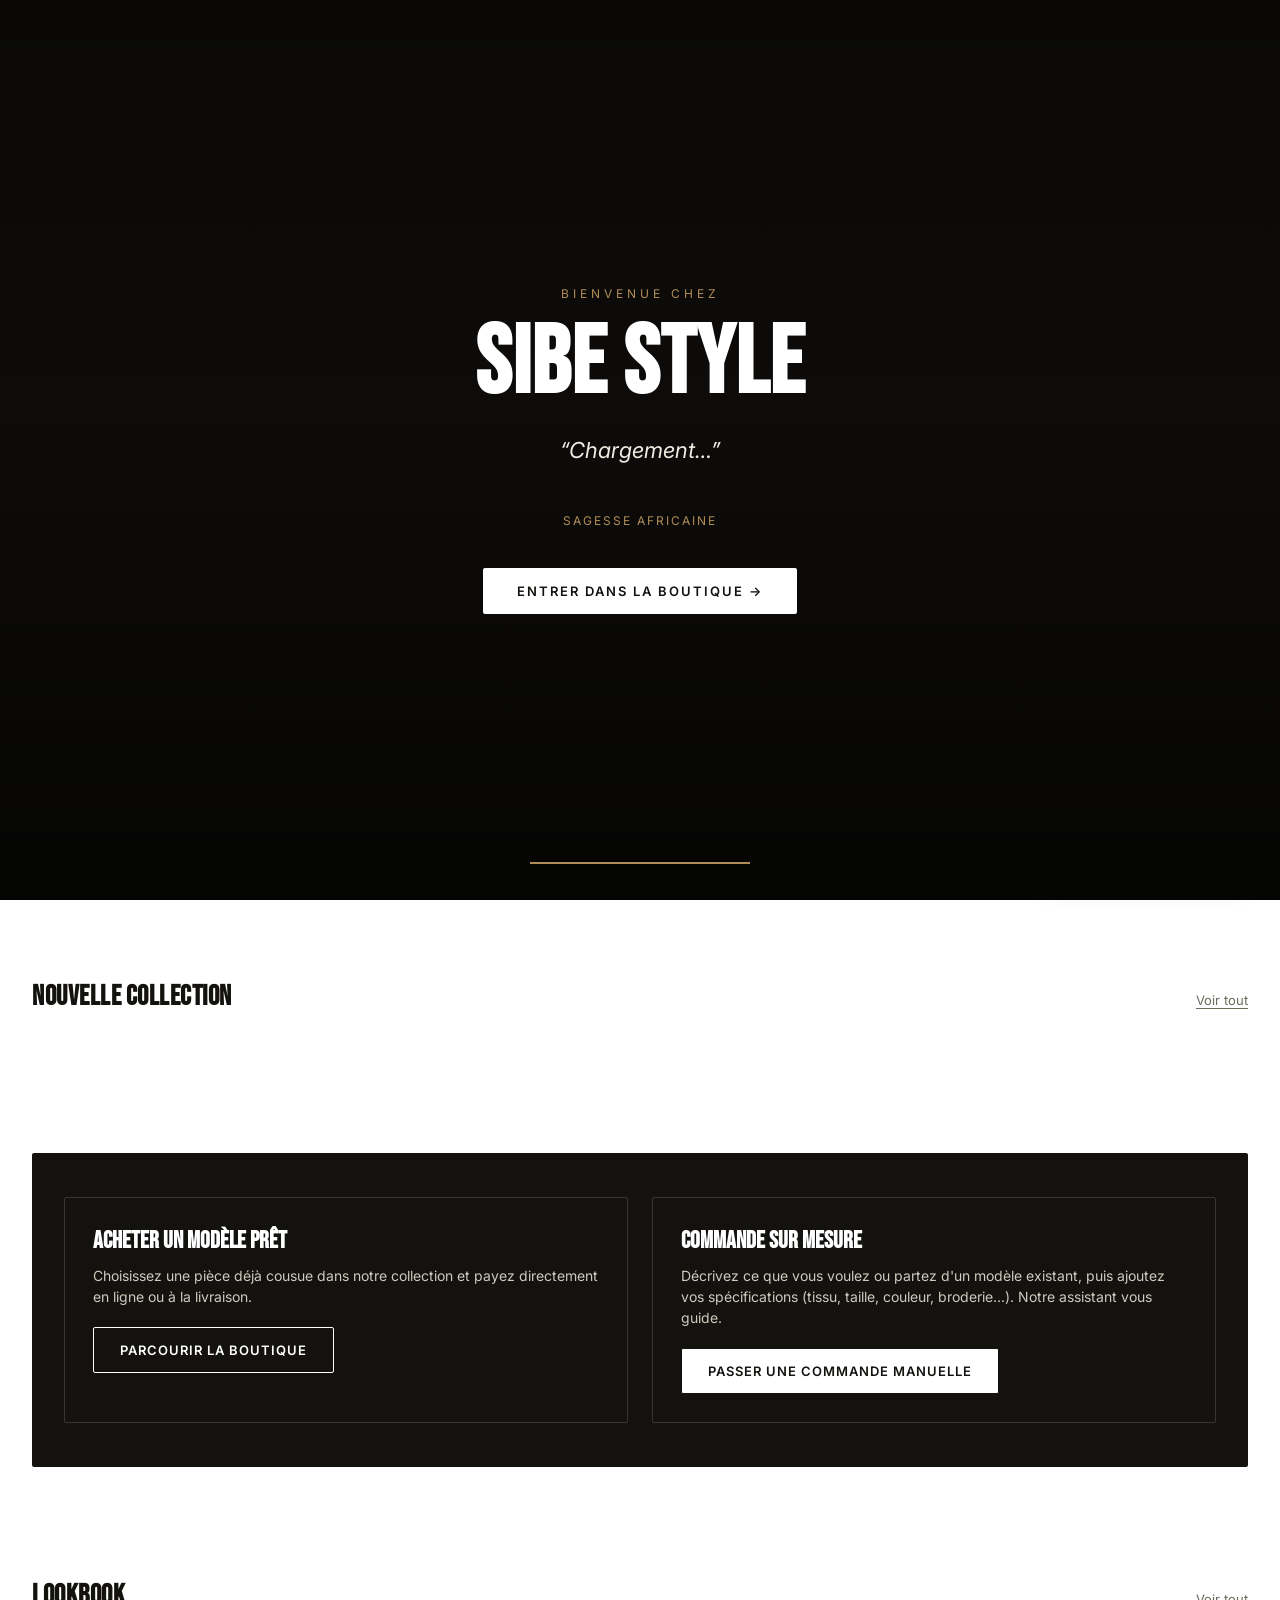
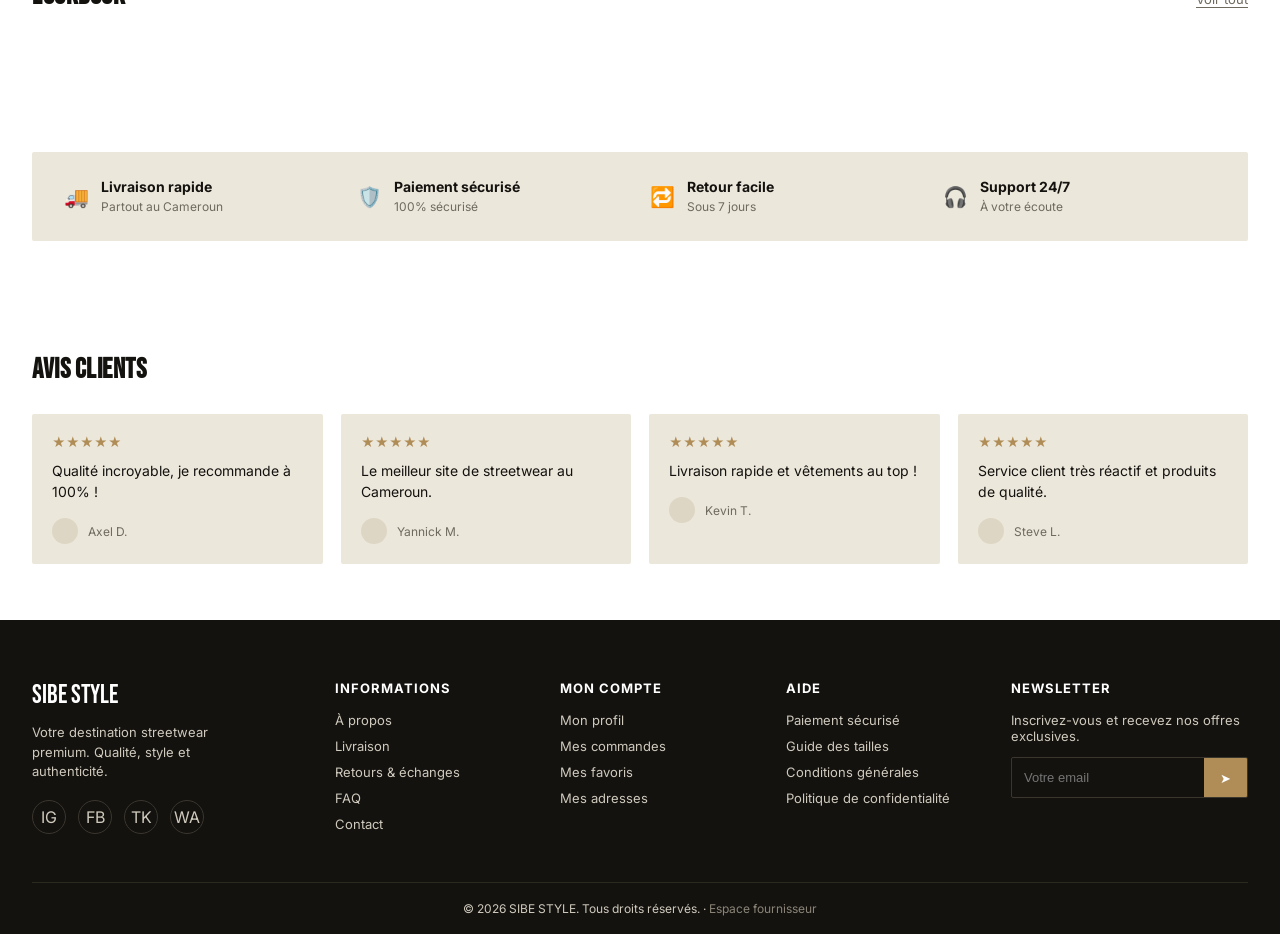
==== index.html @ b16a135c "Update index.html IUG" ====
<!DOCTYPE html>
<html lang="fr">
<head>
<meta charset="UTF-8">
<meta name="viewport" content="width=device-width, initial-scale=1.0">
<title>SIBE STYLE — Le style qui te distingue</title>
<meta name="description" content="SIBE STYLE — Streetwear premium. Commandez des vêtements déjà cousus ou faites coudre votre pièce sur mesure.">
<link rel="preconnect" href="https://fonts.googleapis.com">
<link href="https://fonts.googleapis.com/css2?family=Bebas+Neue&family=Inter:wght@400;500;600;700&display=swap" rel="stylesheet">
<style>
:root {
  --black: #14120f;
  --cream: #f4f1ea;
  --beige: #ece7db;
  --beige-dark: #ddd6c4;
  --gold: #b08d57;
  --text-muted: #6f6a5e;
  --white: #ffffff;
  --radius: 2px;
  --font-display: "Bebas Neue", "Archivo Black", Impact, sans-serif;
  --font-body: "Inter", "Helvetica Neue", Arial, sans-serif;
}

* { box-sizing: border-box; }
html { scroll-behavior: smooth; }
body {
  margin: 0;
  font-family: var(--font-body);
  background: var(--white);
  color: var(--black);
  -webkit-font-smoothing: antialiased;
}
img { max-width: 100%; display: block; }
a { color: inherit; text-decoration: none; }
button { font-family: inherit; cursor: pointer; }
ul { list-style: none; margin: 0; padding: 0; }
.container { max-width: 1280px; margin: 0 auto; padding: 0 32px; }

/* ==================== SPLASH SCREEN ==================== */
#splash {
  position: fixed;
  inset: 0;
  z-index: 9999;
  background: var(--black);
  color: var(--white);
  display: flex;
  align-items: center;
  justify-content: center;
  overflow: hidden;
  transition: opacity 0.8s ease, visibility 0.8s ease;
}
#splash.hidden { opacity: 0; visibility: hidden; pointer-events: none; }
#splash video#splash-video {
  position: absolute;
  inset: 0;
  width: 100%;
  height: 100%;
  object-fit: cover;
  opacity: 0.55;
}
#splash::after {
  content: "";
  position: absolute;
  inset: 0;
  background: linear-gradient(180deg, rgba(0,0,0,.55) 0%, rgba(0,0,0,.35) 45%, rgba(0,0,0,.75) 100%);
}
.splash-content {
  position: relative;
  z-index: 2;
  text-align: center;
  max-width: 720px;
  padding: 0 24px;
  animation: splashFadeUp 1.1s ease both;
}
@keyframes splashFadeUp {
  from { opacity: 0; transform: translateY(18px); }
  to { opacity: 1; transform: translateY(0); }
}
.splash-eyebrow {
  letter-spacing: 4px;
  font-size: 12px;
  text-transform: uppercase;
  color: var(--gold);
  margin-bottom: 18px;
}
.splash-title {
  font-family: var(--font-display);
  font-size: clamp(48px, 9vw, 96px);
  line-height: 0.95;
  margin: 0 0 24px;
  letter-spacing: 1px;
}
.splash-proverb {
  font-size: clamp(16px, 2.4vw, 22px);
  font-style: italic;
  line-height: 1.5;
  color: #efece3;
  margin: 0 0 8px;
  min-height: 3.2em;
}
.splash-proverb::before { content: "\201C"; }
.splash-proverb::after { content: "\201D"; }
.splash-proverb-source {
  font-size: 12px;
  letter-spacing: 2px;
  text-transform: uppercase;
  color: var(--gold);
  margin-bottom: 40px;
}
.splash-enter {
  display: inline-flex;
  align-items: center;
  gap: 10px;
  background: var(--white);
  color: var(--black);
  border: none;
  padding: 15px 34px;
  font-size: 13px;
  letter-spacing: 2px;
  text-transform: uppercase;
  font-weight: 600;
  border-radius: var(--radius);
}
.splash-loader {
  position: absolute;
  bottom: 36px;
  left: 50%;
  transform: translateX(-50%);
  width: 220px;
  height: 2px;
  background: rgba(255,255,255,.2);
  z-index: 2;
  overflow: hidden;
}
.splash-loader span {
  display: block;
  height: 100%;
  width: 0%;
  background: var(--gold);
  animation: splashLoad 3.2s linear forwards;
}
@keyframes splashLoad { to { width: 100%; } }

/* ==================== TOP BAR ==================== */
.top-bar {
  background: var(--black);
  color: var(--white);
  font-size: 12px;
  padding: 8px 0;
}
.top-bar .container { display: flex; justify-content: space-between; align-items: center; }

/* ==================== HEADER ==================== */
header.site-header {
  border-bottom: 1px solid #eee;
  position: sticky; top: 0; background: var(--white); z-index: 100;
}
.site-header .container { display: flex; align-items: center; justify-content: space-between; padding-top: 18px; padding-bottom: 18px; }
.logo { font-family: var(--font-display); font-size: 26px; letter-spacing: 1px; line-height: 0.9; }
.logo small { display: block; font-family: var(--font-body); font-size: 9px; letter-spacing: 3px; font-weight: 600; color: var(--text-muted); }
nav.main-nav ul { display: flex; gap: 32px; font-size: 14px; }
nav.main-nav a:hover { color: var(--gold); }
.header-icons { display: flex; align-items: center; gap: 20px; }
.header-icons button { background: none; border: none; font-size: 18px; position: relative; }
.cart-count {
  position: absolute; top: -8px; right: -10px; background: var(--black); color: var(--white);
  font-size: 10px; width: 16px; height: 16px; border-radius: 50%; display: flex; align-items: center; justify-content: center;
}
.mobile-nav-toggle { display: none; background: none; border: none; font-size: 22px; }

/* ==================== HERO ==================== */
.hero {
  background: var(--beige);
  position: relative;
  overflow: hidden;
}
.hero .container { display: grid; grid-template-columns: 1.1fr 1fr; align-items: center; gap: 40px; min-height: 500px; padding-top: 40px; padding-bottom: 40px; }
.hero-text .eyebrow { letter-spacing: 3px; font-size: 12px; font-weight: 700; color: var(--text-muted); margin-bottom: 14px; }
.hero-text h1 { font-family: var(--font-display); font-size: clamp(38px, 5vw, 64px); line-height: 0.98; margin: 0 0 20px; }
.hero-text p { color: var(--text-muted); max-width: 380px; margin-bottom: 28px; line-height: 1.6; }
.hero-cta { display: flex; gap: 14px; }
.btn {
  padding: 14px 26px; font-size: 13px; letter-spacing: 1px; text-transform: uppercase; font-weight: 600;
  border-radius: var(--radius); border: 1px solid var(--black); transition: all .2s ease;
}
.btn-primary { background: var(--black); color: var(--white); }
.btn-primary:hover { background: #2a2620; }
.btn-secondary { background: transparent; color: var(--black); }
.btn-secondary:hover { background: var(--black); color: var(--white); }
.hero-image { position: relative; }
.hero-image img { border-radius: var(--radius); width: 100%; height: 460px; object-fit: cover; }
.hero-nav { position: absolute; bottom: 20px; right: 20px; display: flex; align-items: center; gap: 10px; }
.hero-nav button { width: 34px; height: 34px; border-radius: 50%; background: var(--black); color: #fff; border: none; }
.hero-nav .hero-count { background: rgba(255,255,255,.9); font-size: 12px; padding: 4px 10px; border-radius: 20px; }

/* ==================== SECTIONS ==================== */
section { padding: 56px 0; }
.section-head { display: flex; align-items: baseline; justify-content: space-between; margin-bottom: 28px; }
.section-head h2 { font-family: var(--font-display); font-size: 28px; letter-spacing: .5px; margin: 0; }
.section-head a { font-size: 13px; color: var(--text-muted); border-bottom: 1px solid var(--text-muted); }

/* Categories */
.cat-grid { display: grid; grid-template-columns: repeat(6, 1fr); gap: 18px; }
.cat-card { text-align: center; cursor: pointer; }
.cat-card .cat-thumb { background: var(--beige); border-radius: var(--radius); aspect-ratio: 1; display: flex; align-items: center; justify-content: center; padding: 22px; margin-bottom: 10px; overflow: hidden; }
.cat-card .cat-thumb img { object-fit: contain; height: 100%; }
.cat-card span { font-size: 13px; font-weight: 600; }

/* Product grid */
.prod-grid { display: grid; grid-template-columns: repeat(5, 1fr); gap: 18px; }
.prod-card { position: relative; }
.prod-thumb { position: relative; background: var(--beige); border-radius: var(--radius); overflow: hidden; aspect-ratio: 3/4; margin-bottom: 12px; }
.prod-thumb img { width: 100%; height: 100%; object-fit: cover; transition: transform .35s ease; }
.prod-card:hover .prod-thumb img { transform: scale(1.05); }
.wish-btn { position: absolute; top: 10px; right: 10px; background: rgba(255,255,255,.9); border: none; width: 30px; height: 30px; border-radius: 50%; font-size: 14px; }
.promo-badge { position: absolute; top: 10px; left: 10px; background: var(--black); color: #fff; font-size: 10px; padding: 4px 8px; letter-spacing: 1px; border-radius: var(--radius); }
.prod-name { font-size: 14px; font-weight: 600; margin: 0 0 4px; }
.prod-price { font-size: 13px; color: var(--text-muted); margin: 0 0 10px; }
.prod-price .old { text-decoration: line-through; margin-right: 6px; opacity: .6; }
.prod-actions { display: flex; gap: 8px; }
.btn-add { flex: 1; border: 1px solid var(--black); background: #fff; padding: 9px 10px; font-size: 12px; letter-spacing: .5px; text-transform: uppercase; display: flex; align-items: center; justify-content: center; gap: 6px; }
.btn-add:hover { background: var(--black); color: #fff; }

/* Lookbook */
.lookbook-grid { display: grid; grid-template-columns: repeat(6, 1fr); gap: 14px; }
.lookbook-grid img { border-radius: var(--radius); aspect-ratio: 3/4; object-fit: cover; width: 100%; }

/* Perks bar */
.perks { background: var(--beige); border-radius: var(--radius); }
.perks .container { display: grid; grid-template-columns: repeat(4, 1fr); gap: 20px; padding: 26px 32px; }
.perk { display: flex; align-items: center; gap: 12px; }
.perk .icon { font-size: 20px; }
.perk strong { display: block; font-size: 14px; }
.perk span { font-size: 12px; color: var(--text-muted); }

/* Reviews */
.review-grid { display: grid; grid-template-columns: repeat(4, 1fr); gap: 18px; }
.review-card { background: var(--beige); border-radius: var(--radius); padding: 20px; }
.stars { color: var(--gold); font-size: 13px; margin-bottom: 10px; }
.review-card p { font-size: 14px; margin: 0 0 16px; line-height: 1.5; }
.reviewer { display: flex; align-items: center; gap: 10px; font-size: 12px; color: var(--text-muted); }
.reviewer .avatar { width: 26px; height: 26px; border-radius: 50%; background: var(--beige-dark); }

/* Order mode banner */
.order-mode { background: var(--black); color: #fff; border-radius: var(--radius); overflow: hidden; }
.order-mode .container { display: grid; grid-template-columns: 1fr 1fr; gap: 24px; padding: 44px 32px; }
.order-mode-card { border: 1px solid rgba(255,255,255,.15); border-radius: var(--radius); padding: 28px; }
.order-mode-card h3 { font-family: var(--font-display); font-size: 24px; margin: 0 0 10px; }
.order-mode-card p { color: #cfcabd; font-size: 14px; margin: 0 0 20px; line-height: 1.5; }

/* ==================== FOOTER ==================== */
footer.site-footer { background: var(--black); color: #cfcabd; padding-top: 60px; }
.footer-grid { display: grid; grid-template-columns: 1.4fr 1fr 1fr 1fr 1.2fr; gap: 32px; }
.footer-grid h4 { color: #fff; font-size: 13px; letter-spacing: 1px; text-transform: uppercase; margin: 0 0 16px; }
.footer-grid li { margin-bottom: 10px; font-size: 13px; }
.footer-grid li a:hover { color: #fff; }
.footer-logo { font-family: var(--font-display); font-size: 26px; color: #fff; }
.footer-desc { font-size: 13px; margin: 12px 0 18px; max-width: 220px; line-height: 1.5; }
.social-row { display: flex; gap: 12px; }
.social-row a { width: 34px; height: 34px; border: 1px solid #3a362e; border-radius: 50%; display: flex; align-items: center; justify-content: center; }
.newsletter-form { display: flex; margin-top: 6px; border: 1px solid #3a362e; border-radius: var(--radius); overflow: hidden; }
.newsletter-form input { flex: 1; background: transparent; border: none; padding: 12px; color: #fff; font-size: 13px; }
.newsletter-form button { background: var(--gold); border: none; padding: 0 16px; color: #fff; }
.footer-bottom { border-top: 1px solid #2c2921; margin-top: 40px; padding: 18px 0; text-align: center; font-size: 12px; }

/* ==================== CART DRAWER ==================== */
.drawer-overlay { position: fixed; inset: 0; background: rgba(0,0,0,.5); z-index: 200; opacity: 0; visibility: hidden; transition: .25s; }
.drawer-overlay.open { opacity: 1; visibility: visible; }
.drawer { position: fixed; top: 0; right: 0; width: 400px; max-width: 92vw; height: 100%; background: #fff; z-index: 201; transform: translateX(100%); transition: transform .3s ease; display: flex; flex-direction: column; }
.drawer.open { transform: translateX(0); }
.drawer-head { display: flex; justify-content: space-between; align-items: center; padding: 20px 22px; border-bottom: 1px solid #eee; }
.drawer-head h3 { margin: 0; font-family: var(--font-display); font-size: 20px; }
.drawer-body { flex: 1; overflow-y: auto; padding: 18px 22px; }
.cart-item { display: flex; gap: 12px; margin-bottom: 18px; }
.cart-item img { width: 66px; height: 80px; object-fit: cover; border-radius: var(--radius); background: var(--beige); }
.cart-item .info { flex: 1; }
.cart-item .info h5 { margin: 0 0 4px; font-size: 13px; }
.cart-item .qty-row { display: flex; align-items: center; gap: 8px; margin-top: 6px; }
.cart-item .qty-row button { width: 22px; height: 22px; border: 1px solid #ddd; background: #fff; font-size: 12px; }
.drawer-foot { padding: 18px 22px; border-top: 1px solid #eee; }
.drawer-foot .total-row { display: flex; justify-content: space-between; font-weight: 700; margin-bottom: 14px; }

/* ==================== MODAL (product / custom order form) ==================== */
.modal-overlay { position: fixed; inset: 0; background: rgba(0,0,0,.55); z-index: 300; display: none; align-items: center; justify-content: center; padding: 20px; }
.modal-overlay.open { display: flex; }
.modal-box { background: #fff; width: 100%; max-width: 560px; max-height: 90vh; overflow-y: auto; border-radius: var(--radius); padding: 28px; position: relative; }
.modal-close { position: absolute; top: 16px; right: 16px; background: none; border: none; font-size: 20px; }
.modal-box h3 { font-family: var(--font-display); font-size: 24px; margin: 0 0 6px; }
.form-group { margin-bottom: 16px; }
.form-group label { display: block; font-size: 12px; font-weight: 600; margin-bottom: 6px; letter-spacing: .5px; text-transform: uppercase; color: var(--text-muted); }
.form-group input, .form-group select, .form-group textarea {
  width: 100%; padding: 11px 12px; border: 1px solid #ddd; border-radius: var(--radius); font-size: 14px; font-family: inherit;
}
.form-group textarea { min-height: 90px; resize: vertical; }

/* ==================== CHATBOT (commande personnalisée) ==================== */
#chatbot-launcher {
  position: fixed; bottom: 24px; right: 24px; z-index: 400;
  background: var(--black); color: #fff; border: none; border-radius: 50px;
  padding: 16px 22px; display: flex; align-items: center; gap: 10px; font-size: 13px; letter-spacing: .5px;
  box-shadow: 0 8px 24px rgba(0,0,0,.25);
}
#chatbot-panel {
  position: fixed; bottom: 24px; right: 24px; z-index: 401; width: 380px; max-width: 92vw; height: 560px; max-height: 80vh;
  background: #fff; border-radius: 12px; box-shadow: 0 16px 48px rgba(0,0,0,.3); display: none; flex-direction: column; overflow: hidden;
}
#chatbot-panel.open { display: flex; }
.chat-head { background: var(--black); color: #fff; padding: 16px 18px; display: flex; justify-content: space-between; align-items: center; }
.chat-head strong { font-family: var(--font-display); font-size: 18px; letter-spacing: .5px; }
.chat-head span { font-size: 11px; color: #b7b2a4; }
.chat-head button { background: none; border: none; color: #fff; font-size: 18px; }
.chat-body { flex: 1; overflow-y: auto; padding: 16px; background: #faf9f6; display: flex; flex-direction: column; gap: 10px; }
.chat-msg { max-width: 82%; padding: 10px 13px; border-radius: 14px; font-size: 13px; line-height: 1.45; }
.chat-msg.bot { background: #efece3; align-self: flex-start; border-bottom-left-radius: 4px; }
.chat-msg.user { background: var(--black); color: #fff; align-self: flex-end; border-bottom-right-radius: 4px; }
.chat-options { display: flex; flex-wrap: wrap; gap: 8px; }
.chat-options button {
  background: #fff; border: 1px solid var(--black); border-radius: 20px; padding: 8px 14px; font-size: 12px;
}
.chat-options button:hover { background: var(--black); color: #fff; }
.chat-product-pick { display: grid; grid-template-columns: repeat(2, 1fr); gap: 8px; }
.chat-product-pick .cpp { border: 1px solid #ddd; border-radius: var(--radius); overflow: hidden; text-align: left; background: #fff; }
.chat-product-pick .cpp img { width: 100%; height: 80px; object-fit: cover; }
.chat-product-pick .cpp span { display: block; font-size: 11px; padding: 6px 8px; }
.chat-input-row { display: flex; border-top: 1px solid #eee; padding: 10px; gap: 8px; }
.chat-input-row input { flex: 1; border: 1px solid #ddd; border-radius: 20px; padding: 10px 14px; font-size: 13px; }
.chat-input-row button { background: var(--black); color: #fff; border: none; width: 40px; border-radius: 50%; }

/* Toast */
#toast { position: fixed; top: 20px; left: 50%; transform: translateX(-50%) translateY(-20px); background: var(--black); color: #fff; padding: 12px 22px; border-radius: 30px; font-size: 13px; z-index: 500; opacity: 0; transition: .3s; pointer-events: none; }
#toast.show { opacity: 1; transform: translateX(-50%) translateY(0); }

/* ==================== RESPONSIVE ==================== */
@media (max-width: 1024px) {
  .prod-grid { grid-template-columns: repeat(3, 1fr); }
  .cat-grid { grid-template-columns: repeat(3, 1fr); }
  .lookbook-grid { grid-template-columns: repeat(3, 1fr); }
  .footer-grid { grid-template-columns: 1fr 1fr; }
  .review-grid { grid-template-columns: 1fr 1fr; }
  .order-mode .container { grid-template-columns: 1fr; }
}
@media (max-width: 720px) {
  nav.main-nav { display: none; }
  .mobile-nav-toggle { display: block; }
  .hero .container { grid-template-columns: 1fr; }
  .hero-image img { height: 320px; }
  .prod-grid { grid-template-columns: repeat(2, 1fr); }
  .cat-grid { grid-template-columns: repeat(2, 1fr); }
  .lookbook-grid { grid-template-columns: repeat(2, 1fr); }
  .perks .container { grid-template-columns: 1fr 1fr; }
  #chatbot-panel { width: 94vw; right: 3vw; }
}

</style>
</head>
<body>

<!-- ==================== SPLASH SCREEN ==================== -->
<div id="splash">
  <video id="splash-video" autoplay muted loop playsinline poster="assets/splash-poster.jpg">
    <!-- Remplacez ces sources par vos propres vidéos (mannequins, atelier de couture, défilé...) -->
    <source src="assets/splash-video.mp4" type="video/mp4">
  </video>
  <div class="splash-content">
    <div class="splash-eyebrow">Bienvenue chez</div>
    <h1 class="splash-title">SIBE STYLE</h1>
    <p class="splash-proverb" id="splash-proverb">Chargement…</p>
    <div class="splash-proverb-source">Sagesse africaine</div>
    <button class="splash-enter" id="splash-enter">Entrer dans la boutique →</button>
  </div>
  <div class="splash-loader"><span></span></div>
</div>

<!-- ==================== TOP BAR ==================== -->
<div class="top-bar">
  <div class="container">
    <span>Livraison gratuite à partir de 50 000 FCFA</span>
    <span>🔍 Suivre ma commande</span>
  </div>
</div>

<!-- ==================== HEADER ==================== -->
<header class="site-header">
  <div class="container">
    <a href="#" class="logo">SIBE<small>STYLE</small></a>
    <nav class="main-nav">
      <ul>
        <li><a href="#accueil">Accueil</a></li>
        <li><a href="#homme">Homme</a></li>
        <li><a href="#femme">Femme</a></li>
        <li><a href="#nouveautes">Nouveautés</a></li>
        <li><a href="#collections">Collections</a></li>
        <li><a href="#promotions">Promotions</a></li>
      </ul>
    </nav>
    <div class="header-icons">
      <button aria-label="Rechercher">🔍</button>
      <button id="cart-btn" aria-label="Panier">🛍️<span class="cart-count" id="cart-count">0</span></button>
      <button aria-label="Compte">👤</button>
      <button class="mobile-nav-toggle" aria-label="Menu">☰</button>
    </div>
  </div>
</header>

<!-- ==================== HERO ==================== -->
<section class="hero" id="accueil">
  <div class="container">
    <div class="hero-text">
      <div class="eyebrow">NOUVELLE COLLECTION</div>
      <h1>Le style qui<br>te distingue.</h1>
      <p>Découvrez les dernières tendances streetwear premium — pièces prêtes à porter ou cousues sur mesure, rien que pour vous.</p>
      <div class="hero-cta">
        <button class="btn btn-primary" onclick="document.getElementById('nouveautes').scrollIntoView({behavior:'smooth'})">Acheter maintenant</button>
        <button class="btn btn-secondary" onclick="openChatbot()">Commande sur mesure</button>
      </div>
    </div>
    <div class="hero-image">
      <img src="https://images.unsplash.com/photo-1618354691373-d851c5c3a990?q=80&w=1200&auto=format&fit=crop" alt="Modèle streetwear SIBE STYLE">
      <div class="hero-nav">
        <button onclick="heroPrev()">←</button>
        <button onclick="heroNext()">→</button>
        <span class="hero-count"><span id="hero-idx">1</span> / 3</span>
      </div>
    </div>
  </div>
</section>

<!-- ==================== CATEGORIES ==================== -->
<section id="categories">
  <div class="container">
    <div class="section-head"><h2>Catégories</h2><a href="#nouveautes">Voir tout</a></div>
    <div class="cat-grid" id="cat-grid">
      <!-- injecté par JS, avec repli statique si Firestore est vide -->
    </div>
  </div>
</section>

<!-- ==================== NOUVELLE COLLECTION / PRODUITS ==================== -->
<section id="nouveautes">
  <div class="container">
    <div class="section-head"><h2>Nouvelle collection</h2><a href="#" id="see-all-products">Voir tout</a></div>
    <div class="prod-grid" id="prod-grid">
      <!-- injecté par JS depuis Firestore (collection "produits") -->
    </div>
  </div>
</section>

<!-- ==================== MODE DE COMMANDE ==================== -->
<section id="commande">
  <div class="container">
    <div class="order-mode">
      <div class="container" style="padding:44px 32px;">
        <div class="order-mode-card">
          <h3>Acheter un modèle prêt</h3>
          <p>Choisissez une pièce déjà cousue dans notre collection et payez directement en ligne ou à la livraison.</p>
          <button class="btn btn-secondary" style="border-color:#fff;color:#fff;" onclick="document.getElementById('nouveautes').scrollIntoView({behavior:'smooth'})">Parcourir la boutique</button>
        </div>
        <div class="order-mode-card">
          <h3>Commande sur mesure</h3>
          <p>Décrivez ce que vous voulez ou partez d'un modèle existant, puis ajoutez vos spécifications (tissu, taille, couleur, broderie...). Notre assistant vous guide.</p>
          <button class="btn btn-primary" style="background:#fff;color:#14120f;" onclick="openChatbot()">Passer une commande manuelle</button>
        </div>
      </div>
    </div>
  </div>
</section>

<!-- ==================== LOOKBOOK ==================== -->
<section id="collections">
  <div class="container">
    <div class="section-head"><h2>Lookbook</h2><a href="#nouveautes">Voir tout</a></div>
    <div class="lookbook-grid" id="lookbook-grid"></div>
  </div>
</section>

<!-- ==================== PERKS ==================== -->
<section>
  <div class="container">
    <div class="perks">
      <div class="container">
        <div class="perk"><span class="icon">🚚</span><div><strong>Livraison rapide</strong><span>Partout au Cameroun</span></div></div>
        <div class="perk"><span class="icon">🛡️</span><div><strong>Paiement sécurisé</strong><span>100% sécurisé</span></div></div>
        <div class="perk"><span class="icon">🔁</span><div><strong>Retour facile</strong><span>Sous 7 jours</span></div></div>
        <div class="perk"><span class="icon">🎧</span><div><strong>Support 24/7</strong><span>À votre écoute</span></div></div>
      </div>
    </div>
  </div>
</section>

<!-- ==================== AVIS ==================== -->
<section>
  <div class="container">
    <div class="section-head"><h2>Avis clients</h2></div>
    <div class="review-grid">
      <div class="review-card"><div class="stars">★★★★★</div><p>Qualité incroyable, je recommande à 100% !</p><div class="reviewer"><span class="avatar"></span> Axel D.</div></div>
      <div class="review-card"><div class="stars">★★★★★</div><p>Le meilleur site de streetwear au Cameroun.</p><div class="reviewer"><span class="avatar"></span> Yannick M.</div></div>
      <div class="review-card"><div class="stars">★★★★★</div><p>Livraison rapide et vêtements au top !</p><div class="reviewer"><span class="avatar"></span> Kevin T.</div></div>
      <div class="review-card"><div class="stars">★★★★★</div><p>Service client très réactif et produits de qualité.</p><div class="reviewer"><span class="avatar"></span> Steve L.</div></div>
    </div>
  </div>
</section>

<!-- ==================== FOOTER ==================== -->
<footer class="site-footer">
  <div class="container">
    <div class="footer-grid">
      <div>
        <div class="footer-logo">SIBE STYLE</div>
        <p class="footer-desc">Votre destination streetwear premium. Qualité, style et authenticité.</p>
        <div class="social-row"><a href="#">IG</a><a href="#">FB</a><a href="#">TK</a><a href="#">WA</a></div>
      </div>
      <div><h4>Informations</h4><ul><li><a href="#">À propos</a></li><li><a href="#">Livraison</a></li><li><a href="#">Retours &amp; échanges</a></li><li><a href="#">FAQ</a></li><li><a href="#">Contact</a></li></ul></div>
      <div><h4>Mon compte</h4><ul><li><a href="#">Mon profil</a></li><li><a href="#">Mes commandes</a></li><li><a href="#">Mes favoris</a></li><li><a href="#">Mes adresses</a></li></ul></div>
      <div><h4>Aide</h4><ul><li><a href="#">Paiement sécurisé</a></li><li><a href="#">Guide des tailles</a></li><li><a href="#">Conditions générales</a></li><li><a href="#">Politique de confidentialité</a></li></ul></div>
      <div>
        <h4>Newsletter</h4>
        <p style="font-size:13px;color:#cfcabd;">Inscrivez-vous et recevez nos offres exclusives.</p>
        <form class="newsletter-form" onsubmit="event.preventDefault(); showToast('Merci ! Vous êtes inscrit(e).');">
          <input type="email" placeholder="Votre email" required>
          <button type="submit">➤</button>
        </form>
      </div>
    </div>
    <div class="footer-bottom">© 2026 SIBE STYLE. Tous droits réservés. · <a href="admin.html" style="color:#8a8578;">Espace fournisseur</a></div>
  </div>
</footer>

<!-- ==================== CART DRAWER ==================== -->
<div class="drawer-overlay" id="cart-overlay" onclick="closeCart()"></div>
<div class="drawer" id="cart-drawer">
  <div class="drawer-head"><h3>Mon panier</h3><button onclick="closeCart()">✕</button></div>
  <div class="drawer-body" id="cart-body"><p style="color:#999;font-size:13px;">Votre panier est vide.</p></div>
  <div class="drawer-foot">
    <div class="total-row"><span>Total</span><span id="cart-total">0 FCFA</span></div>
    <button class="btn btn-primary" style="width:100%;" onclick="openCheckout()">Passer la commande</button>
  </div>
</div>

<!-- ==================== MODALS ==================== -->
<div class="modal-overlay" id="product-modal">
  <div class="modal-box">
    <button class="modal-close" onclick="closeModal('product-modal')">✕</button>
    <div id="product-modal-body"></div>
  </div>
</div>

<div class="modal-overlay" id="checkout-modal">
  <div class="modal-box">
    <button class="modal-close" onclick="closeModal('checkout-modal')">✕</button>
    <h3>Finaliser la commande</h3>
    <p style="color:#6f6a5e;font-size:13px;margin-top:-4px;">Commande directe — articles déjà cousus.</p>
    <form id="checkout-form" onsubmit="submitDirectOrder(event)">
      <div class="form-group"><label>Nom complet</label><input required name="nom"></div>
      <div class="form-group"><label>Téléphone</label><input required name="telephone" placeholder="+237 ..."></div>
      <div class="form-group"><label>Adresse de livraison</label><textarea required name="adresse"></textarea></div>
      <div class="form-group"><label>Mode de paiement</label>
        <select name="paiement">
          <option value="mobile_money">Mobile Money</option>
          <option value="a_la_livraison">Paiement à la livraison</option>
          <option value="carte">Carte bancaire</option>
        </select>
      </div>
      <button class="btn btn-primary" style="width:100%;" type="submit">Confirmer la commande</button>
    </form>
  </div>
</div>

<!-- ==================== CHATBOT COMMANDE PERSONNALISÉE ==================== -->
<button id="chatbot-launcher" onclick="openChatbot()">💬 Commande sur mesure</button>
<div id="chatbot-panel">
  <div class="chat-head">
    <div><strong>Assistant SIBE</strong><br><span>Commande personnalisée</span></div>
    <button onclick="closeChatbot()">✕</button>
  </div>
  <div class="chat-body" id="chat-body"></div>
  <div class="chat-input-row">
    <input id="chat-input" placeholder="Écrivez votre message..." onkeydown="if(event.key==='Enter'){sendChatText()}">
    <button onclick="sendChatText()">➤</button>
  </div>
</div>

<div id="toast"></div>

<!-- Firebase SDK (compat) -->
<script src="https://www.gstatic.com/firebasejs/10.12.2/firebase-app-compat.js"></script>
<script src="https://www.gstatic.com/firebasejs/10.12.2/firebase-firestore-compat.js"></script>
<script src="https://www.gstatic.com/firebasejs/10.12.2/firebase-auth-compat.js"></script>

<script>
/**
 * SIBE STYLE — Configuration Firebase & Cloudinary
 * -----------------------------------------------------------------------
 * Utilise les SDK Firebase "compat" (chargés en <script> dans le HTML)
 * pour rester en JS simple, sans étape de build.
 */

const firebaseConfig = {
  apiKey: "AIzaSyDzM2TwtHqQx68XdjkrsClOq7LnORq9Q24",
  authDomain: "docteursibe.firebaseapp.com",
  databaseURL: "https://docteursibe-default-rtdb.firebaseio.com",
  projectId: "docteursibe",
  storageBucket: "docteursibe.firebasestorage.app",
  messagingSenderId: "663812927704",
  appId: "1:663812927704:web:424358a8b44cf2d6e327ad",
  measurementId: "G-KWYGTTBFKY",
};

firebase.initializeApp(firebaseConfig);
const db = firebase.firestore();
const auth = firebase.auth();

window.db = db;
window.auth = auth;

// --- Cloudinary (upload non-signé) ---------------------------------------
const cloudinaryConfig = { cloudName: "djxcqczh1", uploadPreset: "database" };
window.cloudinaryConfig = cloudinaryConfig;

/**
 * Upload un fichier image vers Cloudinary et renvoie l'URL sécurisée.
 * @param {File} file
 * @param {(percent:number)=>void} onProgress
 * @returns {Promise<string>}
 */
async function uploadImageToCloudinary(file, onProgress) {
  const url = `https://api.cloudinary.com/v1_1/${cloudinaryConfig.cloudName}/image/upload`;
  const formData = new FormData();
  formData.append("file", file);
  formData.append("upload_preset", cloudinaryConfig.uploadPreset);

  return new Promise((resolve, reject) => {
    const xhr = new XMLHttpRequest();
    xhr.open("POST", url);
    xhr.upload.onprogress = (e) => {
      if (onProgress && e.lengthComputable) {
        onProgress(Math.round((e.loaded / e.total) * 100));
      }
    };
    xhr.onload = () => {
      try {
        const res = JSON.parse(xhr.responseText);
        if (res.secure_url) resolve(res.secure_url);
        else reject(new Error(res.error?.message || "Échec de l'upload Cloudinary"));
      } catch (err) {
        reject(err);
      }
    };
    xhr.onerror = () => reject(new Error("Erreur réseau pendant l'upload Cloudinary"));
    xhr.send(formData);
  });
}

window.uploadImageToCloudinary = uploadImageToCloudinary;

/**
 * Collections Firestore utilisées par le site :
 *  - "produits"   : { nom, prix, prixPromo, categorie, image, description, stock, enPromo, dateAjout }
 *  - "commandes"  : { type: "directe"|"personnalisee", produitId?, nom, telephone, adresse,
 *                     specifications, statut, montant, dateCreation }
 *  - "proverbes"  : { texte } — proverbes additionnels ajoutés par le fournisseur
 *  - "categories" : { nom, image }
 */


/**
 * SIBE STYLE — Banque de proverbes
 * -----------------------------------------------------------------------
 * Liste de proverbes africains (Côte d'Ivoire, Cameroun, Afrique de l'Ouest
 * et sagesse africaine générale) affichés aléatoirement sur l'écran
 * de bienvenue à chaque chargement du site.
 *
 * NOTE HONNÊTE : cette liste contient un peu plus de 250 proverbes
 * authentiques et vérifiés, rédigés à la main. Atteindre "1000+" avec des
 * proverbes réels et distincts dépasse ce qu'il est raisonnable de rédiger
 * à la main dans une seule livraison — au-delà d'un certain nombre, on
 * tombe soit dans la répétition, soit dans l'invention de faux proverbes,
 * ce qui n'aurait aucune valeur culturelle.
 *
 * Pour aller au-delà de 1000 proverbes de façon fiable :
 * 1) La fonction loadProverbsFromFirestore() ci-dessous va chercher, en plus
 *    de cette liste locale, tous les documents de la collection Firestore
 *    "proverbes" (champ "texte"). Le fournisseur peut donc en ajouter
 *    autant qu'il veut depuis la page admin (section "Proverbes"),
 *    ou via un import en masse (JSON/CSV -> Firestore).
 * 2) Toutes les entrées (locales + Firestore) sont fusionnées et un
 *    proverbe aléatoire est choisi à chaque chargement.
 */

const PROVERBS_LOCAL = [
  "Un seul doigt ne peut pas laver le visage.",
  "C'est en forgeant qu'on devient forgeron.",
  "Petit à petit, l'oiseau fait son nid.",
  "L'union fait la force.",
  "Le fleuve ne remonte jamais vers sa source.",
  "Quand on ne connaît pas les herbes, on les prend toutes pour de mauvaises herbes.",
  "La patience est la clé qui résout tous les problèmes.",
  "Ce n'est pas la profondeur de l'eau qui noie, mais l'ignorance de sa profondeur.",
  "Un arbre ne fait pas une forêt.",
  "Celui qui plante un arbre sait qu'il n'en verra pas toujours l'ombre.",
  "La hache oublie, l'arbre se souvient.",
  "Le mensonge peut courir un an, la vérité le rattrape en un jour.",
  "On ne montre pas l'infini à un enfant du doigt, on le lui montre du regard.",
  "Il faut tout un village pour élever un enfant.",
  "La sagesse est comme un baobab : nul ne peut l'embrasser de ses seuls bras.",
  "Le silence aussi est une réponse.",
  "Celui qui a faim n'attend pas que le pain lève.",
  "Le crocodile ne meurt jamais de faim dans l'eau.",
  "On ne peut pas empêcher les oiseaux du malheur de survoler ta tête, mais on peut les empêcher d'y faire un nid.",
  "Le vent ne brise pas ce qui sait plier.",
  "Un pas à la fois traverse la plus grande distance.",
  "La poule qui a des poussins ne dort jamais les yeux fermés.",
  "L'habit ne fait pas le sage.",
  "Quand les racines sont profondes, il n'y a pas de raison de craindre le vent.",
  "Ce que l'enfant dit, il l'a entendu à la maison.",
  "L'araignée tisse sa toile même dans un palais.",
  "Le fruit ne tombe jamais loin de l'arbre.",
  "On n'apprend pas à un vieux singe à faire des grimaces.",
  "La bouche qui mange ne parle pas.",
  "Un chien qui aboie toute la journée ne peut pas chasser la nuit.",
  "Le savoir est comme un jardin : si on ne le cultive pas, on ne peut pas le récolter.",
  "Les paroles sont des vents, les écrits restent.",
  "Un bon voisin vaut mieux qu'un frère lointain.",
  "Le caméléon change de couleur, mais jamais de nature.",
  "On ne peut pas réveiller quelqu'un qui fait semblant de dormir.",
  "La rivière est fière, mais elle vient de la source.",
  "Ce n'est pas parce que la chèvre boit qu'elle est ivre.",
  "L'oiseau qui vole trop bas finit dans la marmite.",
  "Le tam-tam résonne loin, mais c'est près de lui qu'on le comprend le mieux.",
  "Quand la musique change, il faut aussi changer de danse.",
  "Un panier plein d'eau ne craint pas la pluie.",
  "Ce que les yeux n'ont pas vu, le cœur ne le regrette pas.",
  "L'éléphant ne trébuche jamais deux fois sur la même racine.",
  "Le lion ne se retourne pas pour voir les petits chiens qui aboient.",
  "On récolte ce que l'on sème.",
  "Le pagne le plus court finit toujours par se raccourcir davantage.",
  "Chaque jour a sa propre charge.",
  "Il n'y a pas de fumée sans feu.",
  "Le tambour ne bat pas de lui-même.",
  "La sagesse n'a pas d'âge.",
  "L'eau qui dort n'est pas forcément tranquille.",
  "Deux crocodiles ne vivent pas dans le même trou.",
  "On ne peut pas empêcher le vent de souffler, mais on peut orienter la voile.",
  "Le vrai courage se voit dans l'adversité.",
  "Quand le tam-tam de la vérité résonne, tout le monde danse.",
  "L'oiseau construit son nid brin par brin.",
  "Le puits ne sait pas la valeur de l'eau tant qu'il n'est pas à sec.",
  "Un vieux vêtement raccommodé vaut mieux qu'un habit neuf déchiré.",
  "La main qui donne est toujours au-dessus de celle qui reçoit.",
  "Ce n'est pas la taille du chien qui compte dans la bagarre, mais sa détermination.",
  "L'ombre du baobab protège même celui qui ne l'a pas planté.",
  "Un pauvre qui rit vaut mieux qu'un riche qui pleure.",
  "Là où il y a une volonté, il y a un chemin.",
  "Le poisson pourrit toujours par la tête.",
  "On ne juge pas la profondeur d'une rivière avec les deux pieds.",
  "Le sourire d'un enfant illumine toute une maison.",
  "L'expérience est un peigne que la vie nous donne quand nous n'avons plus de cheveux.",
  "Ce que le feu ne peut pas brûler, il le noircit au moins.",
  "Le vrai ami se reconnaît dans le malheur.",
  "Quand tu ne sais pas où tu vas, souviens-toi d'où tu viens.",
  "Une seule main ne peut pas attacher un fagot.",
  "Ce que possède le riche, le pauvre le désire ; ce que possède le pauvre, le riche l'ignore.",
  "L'hyène ne mange jamais dans un endroit qu'elle n'a pas d'abord observé.",
  "Le respect s'obtient en le donnant.",
  "Le chemin le plus long commence toujours par un premier pas.",
  "On ne peut pas empêcher les vagues, mais on peut apprendre à surfer.",
  "La vérité est comme l'huile : elle finit toujours par remonter à la surface.",
  "Il vaut mieux marcher lentement dans la bonne direction que courir dans la mauvaise.",
  "Le sage écoute avec les oreilles, pas seulement avec les yeux.",
  "Le fils du chef n'est chef que dans son village.",
  "Quand tu creuses une tombe pour ton ennemi, creuses-en deux.",
  "Ce que l'on partage se multiplie, ce que l'on garde s'épuise.",
  "Le baobab ne pousse pas dans une seule saison.",
  "La force sans la sagesse s'effondre sur elle-même.",
  "L'homme qui a soif ne se souvient plus de la couleur de l'eau.",
  "Un mensonge répété mille fois ne devient jamais une vérité.",
  "La faim ne connaît pas de calendrier.",
  "On ne coupe pas l'arbre sur lequel on est assis.",
  "Le voyageur qui ne demande pas son chemin finit par se perdre.",
  "Le tissu se déchire toujours au niveau du fil le plus faible.",
  "Le fleuve n'oublie jamais son chemin vers la mer.",
  "Ce que la sueur a construit, la paresse ne peut le détruire en un jour.",
  "L'aigle ne chasse pas les mouches.",
  "Le tam-tam ne parle qu'à celui qui sait l'écouter.",
  "Quand on est nombreux à porter le fardeau, il devient léger.",
  "La lumière d'une bougie ne diminue pas parce qu'elle en allume une autre.",
  "L'arbre tombé se voit de loin, l'arbre debout on l'oublie.",
  "On ne peut pas cacher la fumée d'un feu qu'on vient d'allumer.",
  "Le vrai trésor d'un homme, c'est sa parole donnée.",
  "Celui qui sait pardonner s'ouvre les portes de la paix.",
  "Le crapaud ne court pas en plein jour sans raison.",
  "La graine ne connaît pas la hauteur de l'arbre qu'elle deviendra.",
  "L'esclave d'aujourd'hui peut être le maître de demain, et inversement.",
  "Le silence d'un sage vaut plus que les paroles d'un fou.",
  "On ne construit pas une maison en un jour.",
  "Le vieux fromager ne tremble pas au premier vent.",
  "La rivière qui a de l'eau ne fait pas de bruit.",
  "L'oiseau chante non parce qu'il a une réponse, mais parce qu'il a un chant.",
  "Ce n'est pas le nombre d'années qui rend un homme sage, mais ses expériences.",
  "On ne montre pas ses dents à celui qui vous a mordu.",
  "Le fils du léopard est aussi tacheté que son père.",
  "L'eau et l'huile ne se mélangent jamais, comme la vérité et le mensonge.",
  "Quand le sommet de la termitière est franchi, on ne redescend plus.",
  "La chèvre broute là où elle est attachée, mais elle rêve d'ailleurs.",
  "Le pauvre n'a pas de petit frère.",
  "Un homme sans but est comme un bateau sans gouvernail.",
  "L'écorce protège l'arbre, la sagesse protège l'homme.",
  "On reconnaît le bon cultivateur à la récolte.",
  "Le tam-tam annonce la fête, mais c'est la danse qui la fait vivre.",
  "Il n'y a pas de petit ennemi.",
  "Ce que l'on sème dans la jeunesse, on le récolte dans la vieillesse.",
  "L'ombre suit le corps sans jamais le devancer.",
  "Le vent porte les paroles légères, mais pas les actes.",
  "On ne peut pas empêcher un homme déterminé de trouver un chemin.",
  "La vérité ne craint pas l'enquête.",
  "Le lièvre rusé creuse toujours plus d'un terrier.",
  "Ce que l'on n'a pas semé, on ne peut pas le récolter.",
  "L'arc-en-ciel n'apparaît qu'après la pluie.",
  "Le respect des anciens est la richesse des jeunes.",
  "Le doigt qui montre la lune n'est pas la lune.",
  "On ne devient pas riche sans se lever tôt.",
  "Le miel attire, mais c'est l'abeille qui pique.",
  "Il faut voir la termitière pour comprendre le travail des termites.",
  "Ce n'est pas la longueur du discours qui compte, mais sa vérité.",
  "L'enfant qui n'est pas embrassé par son village finira par l'incendier pour en sentir la chaleur.",
  "Le fleuve profond coule sans bruit.",
  "La patience fait bouillir la pierre et en fait sortir l'eau.",
  "On mesure la grandeur d'un homme à sa manière de traiter les plus petits que lui.",
  "Le meilleur moment pour planter un arbre était il y a vingt ans ; le second meilleur moment, c'est maintenant.",
  "L'orgueil précède toujours la chute.",
  "Ce que possède la fourmi, elle le partage avec sa colonie.",
  "Le vrai chasseur ne compte pas les flèches perdues, mais le gibier ramené.",
  "On ne peut pas voir son propre dos sans un miroir.",
  "La colère est un feu qui brûle d'abord celui qui la porte.",
  "Le baobab qu'on ne peut abattre en un jour, on l'entaille chaque jour.",
  "L'homme qui a construit sa maison ne craint pas la pluie.",
  "Le silence est parfois la réponse la plus forte.",
  "On ne peut nourrir tout le village avec un seul grain de mil, mais chaque grain compte.",
  "La rosée du matin ne dure pas jusqu'à midi.",
  "Ce n'est pas parce qu'un homme est petit qu'il ne peut pas porter une grande charge.",
  "Le tambour qui résonne trop fort finit par se déchirer.",
  "L'homme sage construit son toit avant l'arrivée de la saison des pluies.",
  "On reconnaît un vrai roi à la façon dont il traite un mendiant.",
  "La flèche tirée ne revient jamais dans le carquois.",
  "Le fleuve qui refuse la pluie finit par s'assécher.",
  "Ce que l'on donne avec le cœur revient toujours multiplié.",
  "L'arbre qui plie sous le vent ne se casse pas.",
  "La bonne récolte commence par une bonne semence.",
  "On ne peut pas éteindre le soleil en fermant les yeux.",
  "Le vieux sage sait qu'il ne sait pas tout.",
  "L'unité d'un peuple se mesure à sa capacité à porter ensemble ses fardeaux.",
  "Un petit ruisseau peut devenir un grand fleuve.",
  "Le courage n'est pas l'absence de peur, mais la victoire sur elle.",
  "Ce n'est pas celui qui parle le plus fort qui a toujours raison.",
  "On ne connaît la valeur de l'ombre qu'en plein soleil.",
  "Le mil que l'on partage nourrit mieux que celui que l'on cache.",
  "La sagesse d'un peuple se trouve dans ses proverbes.",
  "Le tisserand ne se presse jamais, mais chaque fil trouve sa place.",
  "On ne peut pas être à la fois le vent et l'arbre.",
  "L'homme honnête dort tranquille même sur une natte usée.",
  "Le chien qui suit deux pistes n'en attrape aucune.",
  "Ce qui est tissé avec patience résiste au temps.",
  "La lune éclaire même le chemin qu'elle ne connaît pas.",
  "On ne peut pas apprendre à nager sans entrer dans l'eau.",
  "Le vrai richesse d'un homme se mesure à ses amis, non à ses biens.",
  "L'arbre le plus haut a commencé comme une simple graine.",
  "Le crabe apprend à marcher droit en regardant sa mère.",
  "Ce n'est pas la pluie qui mouille, mais l'endroit où l'on se tient.",
  "On ne peut pas juger la beauté d'un tissu avant qu'il ne soit terminé.",
  "Le calme précède souvent la tempête, mais aussi parfois la paix.",
  "L'esprit qui apprend chaque jour ne vieillit jamais vraiment.",
  "Le forgeron qui a peur du feu ne façonne jamais le fer.",
  "Ce que l'on construit ensemble dure plus longtemps que ce que l'on bâtit seul.",
  "La rivière n'a pas besoin de crier pour se faire entendre.",
  "On respecte l'arbre pour ses fruits, pas pour ses feuilles.",
  "Le vent le plus violent ne dure jamais toute une saison.",
  "L'homme qui écoute les conseils des anciens ne trébuche pas deux fois.",
  "Ce que le cœur ignore, les yeux ne peuvent le trouver.",
  "On sème dans la sueur, on récolte dans la joie.",
  "Le silence de la nuit prépare les paroles du jour.",
  "La confiance se construit en gouttes et se perd en torrents.",
  "L'oiseau migrateur ne oublie jamais le chemin du retour.",
  "Ce que l'on refuse de voir aujourd'hui, on devra l'affronter demain.",
  "On ne peut pas remplir un panier percé.",
  "Le vrai guerrier protège aussi ceux qui ne peuvent se défendre.",
  "La sagesse écoute avant de juger.",
  "L'arbre généreux attire plus d'oiseaux que l'arbre égoïste.",
  "Ce que l'on apprend jeune reste gravé pour toujours.",
  "On ne peut construire un pont sans connaître les deux rives.",
  "Le vrai chef marche derrière son peuple pour mieux le guider.",
  "La patience transforme la feuille de mûrier en soie.",
  "L'eau calme creuse la pierre la plus dure.",
  "Ce n'est pas la hauteur de la montagne qui compte, mais la volonté de la gravir.",
  "On récolte la moisson que l'on a semée avec amour.",
  "Le tambour du village bat pour tous, pas pour un seul homme.",
  "La vraie richesse ne s'emporte pas dans la tombe, mais dans les cœurs.",
  "L'arbre qui donne de l'ombre ne demande rien en retour.",
  "Ce que l'on construit dans l'honnêteté résiste à toutes les tempêtes.",
  "On ne peut pas allumer le feu de l'amitié avec de l'eau de méfiance.",
  "Le vent qui déracine le grand arbre ne fait que caresser l'herbe.",
  "La sagesse d'aujourd'hui est le fruit des erreurs d'hier.",
  "L'homme qui creuse un puits pour son voisin y boira aussi un jour.",
  "Ce que l'on récolte en hâte pourrit vite dans le grenier.",
  "On ne peut pas cacher le soleil derrière un seul doigt.",
  "Le vrai ami tient la lampe même dans l'obscurité la plus profonde.",
  "La patience du pêcheur remplit toujours son filet.",
  "L'arbre sans racines profondes tombe au premier vent.",
  "Ce que le cœur donne librement vaut plus que l'or.",
  "On reconnaît la force d'une corde à son fil le plus fragile.",
  "Le vrai voyage commence dans le cœur avant de commencer sur la route.",
  "La sagesse ne s'achète pas, elle se cultive.",
  "L'oiseau qui a été brûlé par le feu craint même la fumée.",
  "Ce que l'on construit avec patience ne s'effondre pas facilement.",
  "On ne mesure pas un homme à sa richesse, mais à sa parole.",
  "Le vrai courage se cache souvent dans le silence, pas dans les cris.",
];

// Fusionne les proverbes locaux avec ceux ajoutés en base par le fournisseur
async function loadAllProverbs() {
  let combined = [...PROVERBS_LOCAL];
  try {
    if (window.db) {
      const snap = await window.db.collection("proverbes").get();
      snap.forEach((doc) => {
        const data = doc.data();
        if (data && data.texte) combined.push(data.texte);
      });
    }
  } catch (e) {
    console.warn("Impossible de charger les proverbes Firestore, utilisation de la liste locale.", e);
  }
  return combined;
}

function getRandomProverb(list) {
  const source = list && list.length ? list : PROVERBS_LOCAL;
  return source[Math.floor(Math.random() * source.length)];
}

window.PROVERBS_LOCAL = PROVERBS_LOCAL;
window.loadAllProverbs = loadAllProverbs;
window.getRandomProverb = getRandomProverb;


/* ============================================================
   SIBE STYLE — Logique principale de la boutique
   ============================================================ */

/* ---------- Produits de démonstration (repli si Firestore est vide) ---------- */
const DEMO_PRODUCTS = [
  { id: "demo1", nom: "T-shirt Oversize Noir", prix: 19900, categorie: "T-shirts",
    image: "https://images.unsplash.com/photo-1503341504253-dff4815485f1?q=80&w=800&auto=format&fit=crop" },
  { id: "demo2", nom: "Hoodie Chaotic Marron", prix: 29900, categorie: "Hoodies",
    image: "https://images.unsplash.com/photo-1556821840-3a63f95609a7?q=80&w=800&auto=format&fit=crop" },
  { id: "demo3", nom: "Jean Baggy Bleu Clair", prix: 24900, categorie: "Jeans",
    image: "https://images.unsplash.com/photo-1541099649105-f69ad21f3246?q=80&w=800&auto=format&fit=crop" },
  { id: "demo4", nom: "Cargo Poches Noir", prix: 22900, categorie: "Cargo",
    image: "https://images.unsplash.com/photo-1517438476312-10d79c077509?q=80&w=800&auto=format&fit=crop" },
  { id: "demo5", nom: "Sneakers 530 Blanc", prix: 39900, categorie: "Sneakers",
    image: "https://images.unsplash.com/photo-1595950653106-6c9ebd614d3a?q=80&w=800&auto=format&fit=crop" },
];

const DEMO_CATEGORIES = [
  { nom: "T-shirts", image: "https://images.unsplash.com/photo-1521572163474-6864f9cf17ab?q=80&w=300&auto=format&fit=crop" },
  { nom: "Hoodies", image: "https://images.unsplash.com/photo-1556821840-3a63f95609a7?q=80&w=300&auto=format&fit=crop" },
  { nom: "Jeans", image: "https://images.unsplash.com/photo-1541099649105-f69ad21f3246?q=80&w=300&auto=format&fit=crop" },
  { nom: "Cargo", image: "https://images.unsplash.com/photo-1517438476312-10d79c077509?q=80&w=300&auto=format&fit=crop" },
  { nom: "Sneakers", image: "https://images.unsplash.com/photo-1595950653106-6c9ebd614d3a?q=80&w=300&auto=format&fit=crop" },
  { nom: "Accessoires", image: "https://images.unsplash.com/photo-1521369909029-2afed882baee?q=80&w=300&auto=format&fit=crop" },
];

const LOOKBOOK_IMAGES = [
  "https://images.unsplash.com/photo-1516257984-b1b4d707412e?q=80&w=500&auto=format&fit=crop",
  "https://images.unsplash.com/photo-1552374196-c4e7ffc6e126?q=80&w=500&auto=format&fit=crop",
  "https://images.unsplash.com/photo-1600185365483-26d7a4cc7519?q=80&w=500&auto=format&fit=crop",
  "https://images.unsplash.com/photo-1602810318383-e386cc2a3ccf?q=80&w=500&auto=format&fit=crop",
  "https://images.unsplash.com/photo-1618354691373-d851c5c3a990?q=80&w=500&auto=format&fit=crop",
  "https://images.unsplash.com/photo-1591047139829-d91aecb6caea?q=80&w=500&auto=format&fit=crop",
];

let PRODUCTS = [];
let CART = JSON.parse(sessionStorage.getItem("sibe_cart") || "[]");
let selectedProductForChat = null;

/* ================= SPLASH SCREEN ================= */
(async function initSplash() {
  const proverbEl = document.getElementById("splash-proverb");
  try {
    const all = await loadAllProverbs();
    proverbEl.textContent = getRandomProverb(all);
  } catch (e) {
    proverbEl.textContent = getRandomProverb(PROVERBS_LOCAL);
  }
})();

function hideSplash() {
  document.getElementById("splash").classList.add("hidden");
  sessionStorage.setItem("sibe_splash_seen", "1");
}
document.getElementById("splash-enter").addEventListener("click", hideSplash);
// Auto-fermeture après le chargement (durée du loader)
setTimeout(hideSplash, 4500);

/* ================= HERO SLIDER (léger) ================= */
const HERO_SLIDES = [
  "https://images.unsplash.com/photo-1618354691373-d851c5c3a990?q=80&w=1200&auto=format&fit=crop",
  "https://images.unsplash.com/photo-1516257984-b1b4d707412e?q=80&w=1200&auto=format&fit=crop",
  "https://images.unsplash.com/photo-1552374196-c4e7ffc6e126?q=80&w=1200&auto=format&fit=crop",
];
let heroIdx = 0;
function renderHero() {
  document.querySelector(".hero-image img").src = HERO_SLIDES[heroIdx];
  document.getElementById("hero-idx").textContent = heroIdx + 1;
}
function heroNext() { heroIdx = (heroIdx + 1) % HERO_SLIDES.length; renderHero(); }
function heroPrev() { heroIdx = (heroIdx - 1 + HERO_SLIDES.length) % HERO_SLIDES.length; renderHero(); }

/* ================= CHARGEMENT CATALOGUE (Firestore + repli démo) ================= */
async function loadCategories() {
  const grid = document.getElementById("cat-grid");
  let cats = DEMO_CATEGORIES;
  try {
    const snap = await db.collection("categories").get();
    if (!snap.empty) cats = snap.docs.map((d) => d.data());
  } catch (e) { console.warn("Firestore catégories indisponible, repli démo.", e); }

  grid.innerHTML = cats.map((c) => `
    <div class="cat-card" onclick="filterByCategory('${c.nom}')">
      <div class="cat-thumb"><img src="${c.image}" alt="${c.nom}"></div>
      <span>${c.nom}</span>
    </div>`).join("");
}

async function loadProducts() {
  const grid = document.getElementById("prod-grid");
  try {
    const snap = await db.collection("produits").orderBy("dateAjout", "desc").limit(10).get();
    PRODUCTS = snap.empty ? DEMO_PRODUCTS : snap.docs.map((d) => ({ id: d.id, ...d.data() }));
  } catch (e) {
    console.warn("Firestore produits indisponible, repli démo.", e);
    PRODUCTS = DEMO_PRODUCTS;
  }
  renderProducts(PRODUCTS);
}

function renderProducts(list) {
  const grid = document.getElementById("prod-grid");
  if (!list.length) { grid.innerHTML = `<p style="color:#999;">Aucun produit pour le moment.</p>`; return; }
  grid.innerHTML = list.map((p) => {
    const promo = p.enPromo && p.prixPromo;
    const price = promo
      ? `<span class="old">${fmtPrice(p.prix)}</span>${fmtPrice(p.prixPromo)}`
      : fmtPrice(p.prix);
    return `
    <div class="prod-card">
      <div class="prod-thumb" onclick="openProductModal('${p.id}')">
        ${promo ? `<span class="promo-badge">PROMO</span>` : ""}
        <button class="wish-btn" onclick="event.stopPropagation(); showToast('Ajouté aux favoris ❤')">♡</button>
        <img src="${p.image}" alt="${p.nom}">
      </div>
      <h5 class="prod-name">${p.nom}</h5>
      <p class="prod-price">${price} FCFA</p>
      <div class="prod-actions">
        <button class="btn-add" onclick="addToCart('${p.id}')">🛍 Ajouter au panier</button>
      </div>
    </div>`;
  }).join("");
}

function filterByCategory(cat) {
  const filtered = PRODUCTS.filter((p) => p.categorie === cat);
  renderProducts(filtered.length ? filtered : PRODUCTS);
  document.getElementById("nouveautes").scrollIntoView({ behavior: "smooth" });
}

function renderLookbook() {
  document.getElementById("lookbook-grid").innerHTML = LOOKBOOK_IMAGES
    .map((src) => `<img src="${src}" alt="Look SIBE STYLE">`).join("");
}

function fmtPrice(n) { return Number(n || 0).toLocaleString("fr-FR"); }

/* ================= PRODUIT — MODAL DÉTAIL ================= */
function openProductModal(id) {
  const p = PRODUCTS.find((x) => x.id === id);
  if (!p) return;
  document.getElementById("product-modal-body").innerHTML = `
    <img src="${p.image}" style="width:100%;border-radius:4px;max-height:340px;object-fit:cover;margin-bottom:16px;">
    <h3>${p.nom}</h3>
    <p class="prod-price" style="font-size:16px;">${fmtPrice(p.enPromo ? p.prixPromo : p.prix)} FCFA</p>
    <p style="color:#6f6a5e;font-size:14px;line-height:1.5;">${p.description || "Pièce streetwear premium SIBE STYLE, coupe soignée et matières durables."}</p>
    <div style="display:flex;gap:10px;margin-top:18px;">
      <button class="btn btn-primary" style="flex:1;" onclick="addToCart('${p.id}'); closeModal('product-modal');">Ajouter au panier</button>
      <button class="btn btn-secondary" style="flex:1;" onclick="closeModal('product-modal'); startChatWithProduct('${p.id}');">Personnaliser ce modèle</button>
    </div>`;
  document.getElementById("product-modal").classList.add("open");
}
function closeModal(id) { document.getElementById(id).classList.remove("open"); }

/* ================= PANIER ================= */
function saveCart() { sessionStorage.setItem("sibe_cart", JSON.stringify(CART)); renderCart(); }

function addToCart(id) {
  const p = PRODUCTS.find((x) => x.id === id);
  if (!p) return;
  const existing = CART.find((c) => c.id === id);
  if (existing) existing.qty += 1;
  else CART.push({ id: p.id, nom: p.nom, prix: p.enPromo ? p.prixPromo : p.prix, image: p.image, qty: 1 });
  saveCart();
  showToast(`${p.nom} ajouté au panier`);
}
function changeQty(id, delta) {
  const item = CART.find((c) => c.id === id);
  if (!item) return;
  item.qty += delta;
  if (item.qty <= 0) CART = CART.filter((c) => c.id !== id);
  saveCart();
}

function renderCart() {
  const body = document.getElementById("cart-body");
  const countEl = document.getElementById("cart-count");
  const totalEl = document.getElementById("cart-total");
  const totalQty = CART.reduce((s, c) => s + c.qty, 0);
  countEl.textContent = totalQty;
  if (!CART.length) {
    body.innerHTML = `<p style="color:#999;font-size:13px;">Votre panier est vide.</p>`;
    totalEl.textContent = "0 FCFA";
    return;
  }
  body.innerHTML = CART.map((c) => `
    <div class="cart-item">
      <img src="${c.image}" alt="${c.nom}">
      <div class="info">
        <h5>${c.nom}</h5>
        <span style="font-size:12px;color:#6f6a5e;">${fmtPrice(c.prix)} FCFA</span>
        <div class="qty-row">
          <button onclick="changeQty('${c.id}',-1)">−</button>
          <span>${c.qty}</span>
          <button onclick="changeQty('${c.id}',1)">+</button>
        </div>
      </div>
    </div>`).join("");
  const total = CART.reduce((s, c) => s + c.prix * c.qty, 0);
  totalEl.textContent = fmtPrice(total) + " FCFA";
}

function openCart() { document.getElementById("cart-overlay").classList.add("open"); document.getElementById("cart-drawer").classList.add("open"); }
function closeCart() { document.getElementById("cart-overlay").classList.remove("open"); document.getElementById("cart-drawer").classList.remove("open"); }
document.getElementById("cart-btn").addEventListener("click", openCart);

/* ================= CHECKOUT — commande directe ================= */
function openCheckout() {
  if (!CART.length) { showToast("Votre panier est vide."); return; }
  closeCart();
  document.getElementById("checkout-modal").classList.add("open");
}

async function submitDirectOrder(e) {
  e.preventDefault();
  const form = e.target;
  const total = CART.reduce((s, c) => s + c.prix * c.qty, 0);
  const commande = {
    type: "directe",
    articles: CART.map((c) => ({ produitId: c.id, nom: c.nom, prix: c.prix, qty: c.qty })),
    nom: form.nom.value,
    telephone: form.telephone.value,
    adresse: form.adresse.value,
    paiement: form.paiement.value,
    montant: total,
    statut: "en_attente",
    dateCreation: firebase.firestore.FieldValue.serverTimestamp(),
  };
  try {
    await db.collection("commandes").add(commande);
    showToast("Commande envoyée ! Nous vous contactons très vite.");
    CART = []; saveCart();
    closeModal("checkout-modal");
    form.reset();
  } catch (err) {
    console.error(err);
    showToast("Erreur lors de l'envoi. Réessayez.");
  }
}

/* ================= TOAST ================= */
let toastTimer;
function showToast(msg) {
  const t = document.getElementById("toast");
  t.textContent = msg;
  t.classList.add("show");
  clearTimeout(toastTimer);
  toastTimer = setTimeout(() => t.classList.remove("show"), 2600);
}

/* ================================================================
   CHATBOT — Commande personnalisée / sur mesure
   L'utilisatrice peut :
   1) Décrire librement ce qu'elle veut (texte libre)
   2) Choisir un modèle existant puis cliquer "Spécifications" pour
      ajouter des options (tissu, taille, couleur, broderie, délai...)
   ================================================================ */
let chatState = { step: "menu", draft: {} };

function openChatbot() {
  document.getElementById("chatbot-panel").classList.add("open");
  document.getElementById("chatbot-launcher").style.display = "none";
  if (!document.getElementById("chat-body").childElementCount) startChat();
}
function closeChatbot() {
  document.getElementById("chatbot-panel").classList.remove("open");
  document.getElementById("chatbot-launcher").style.display = "flex";
}

function chatAppend(html, who) {
  const body = document.getElementById("chat-body");
  const div = document.createElement("div");
  div.className = `chat-msg ${who}`;
  div.innerHTML = html;
  body.appendChild(div);
  body.scrollTop = body.scrollHeight;
}
function chatAppendRaw(node) {
  const body = document.getElementById("chat-body");
  body.appendChild(node);
  body.scrollTop = body.scrollHeight;
}

function startChat() {
  chatState = { step: "menu", draft: {} };
  chatAppend("Bonjour 👋 Je suis l'assistant SIBE STYLE. Comment voulez-vous procéder pour votre commande sur mesure ?", "bot");
  const opts = document.createElement("div");
  opts.className = "chat-msg bot";
  opts.innerHTML = `<div class="chat-options">
      <button onclick="chatChooseFreeText()">✍️ Je décris ce que je veux</button>
      <button onclick="chatChooseModel()">👕 Choisir un modèle existant</button>
    </div>`;
  chatAppendRaw(opts);
}

function startChatWithProduct(id) {
  openChatbot();
  const p = PRODUCTS.find((x) => x.id === id);
  if (p) selectProductInChat(p);
}

function chatChooseFreeText() {
  chatState.step = "free_text";
  chatAppend("Décrivez librement le vêtement que vous voulez : type, tissu, couleur, taille, inspiration... Je note tout 📝", "bot");
}

function chatChooseModel() {
  chatState.step = "pick_model";
  chatAppend("Voici quelques modèles de notre collection. Cliquez sur celui qui vous plaît :", "bot");
  const wrap = document.createElement("div");
  wrap.className = "chat-msg bot";
  const list = (PRODUCTS.length ? PRODUCTS : DEMO_PRODUCTS).slice(0, 4);
  wrap.innerHTML = `<div class="chat-product-pick">
    ${list.map((p) => `
      <button class="cpp" onclick='selectProductInChat(${JSON.stringify(p).replace(/'/g, "&#39;")})'>
        <img src="${p.image}" alt="${p.nom}"><span>${p.nom}</span>
      </button>`).join("")}
  </div>`;
  chatAppendRaw(wrap);
}

function selectProductInChat(p) {
  selectedProductForChat = p;
  chatState.draft.modeleBase = p.nom;
  chatState.draft.modeleImage = p.image;
  chatAppend(`J'ai choisi : <strong>${p.nom}</strong>`, "user");
  chatState.step = "ask_specs";
  chatAppend("Très bon choix ! Voulez-vous ajouter des spécifications (taille, couleur, tissu, broderie, options) à ce modèle ?", "bot");
  const opts = document.createElement("div");
  opts.className = "chat-msg bot";
  opts.innerHTML = `<div class="chat-options">
      <button onclick="chatAskSpecs()">⚙️ Spécifications</button>
      <button onclick="chatSkipSpecs()">➡️ Continuer sans options</button>
    </div>`;
  chatAppendRaw(opts);
}

function chatAskSpecs() {
  chatState.step = "collect_specs";
  chatAppend("Parfait. Décrivez vos options souhaitées (ex : taille M, couleur bleu marine, broderie initiales 'AK', tissu coton lourd, délai souhaité...) :", "bot");
}
function chatSkipSpecs() {
  chatState.step = "contact_info";
  chatState.draft.specifications = "Aucune spécification particulière — modèle standard.";
  chatAppend("D'accord, on garde le modèle tel quel.", "user");
  chatAskContact();
}
function chatAskContact() {
  chatAppend("Pour finaliser, donnez-moi : votre nom, votre numéro de téléphone et votre ville/adresse de livraison (en un seul message, séparés par des virgules).", "bot");
}

async function sendChatText() {
  const input = document.getElementById("chat-input");
  const text = input.value.trim();
  if (!text) return;
  chatAppend(text, "user");
  input.value = "";

  switch (chatState.step) {
    case "free_text":
      chatState.draft.specifications = text;
      chatState.draft.modeleBase = "Description libre";
      chatState.step = "contact_info";
      chatAppend("Merci ! J'ai bien noté votre description. 👍", "bot");
      chatAskContact();
      break;

    case "collect_specs":
      chatState.draft.specifications = text;
      chatState.step = "contact_info";
      chatAppend("Merci, vos spécifications sont enregistrées. 👍", "bot");
      chatAskContact();
      break;

    case "contact_info":
      await finalizeCustomOrder(text);
      break;

    default:
      chatAppend("Cliquez sur une option ci-dessus pour commencer, ou choisissez comment vous voulez commander 🙂", "bot");
      const opts = document.createElement("div");
      opts.className = "chat-msg bot";
      opts.innerHTML = `<div class="chat-options">
          <button onclick="chatChooseFreeText()">✍️ Je décris ce que je veux</button>
          <button onclick="chatChooseModel()">👕 Choisir un modèle existant</button>
        </div>`;
      chatAppendRaw(opts);
  }
}

async function finalizeCustomOrder(contactLine) {
  const parts = contactLine.split(",").map((s) => s.trim());
  const commande = {
    type: "personnalisee",
    modeleBase: chatState.draft.modeleBase || "Description libre",
    modeleImage: chatState.draft.modeleImage || null,
    specifications: chatState.draft.specifications || "",
    nom: parts[0] || contactLine,
    telephone: parts[1] || "",
    adresse: parts.slice(2).join(", ") || "",
    contactBrut: contactLine,
    statut: "en_attente",
    montant: null,
    dateCreation: firebase.firestore.FieldValue.serverTimestamp(),
  };
  try {
    await db.collection("commandes").add(commande);
    chatAppend("🎉 Votre commande sur mesure a bien été envoyée ! Notre équipe vous contacte très vite pour confirmer les détails et le prix.", "bot");
    chatState = { step: "done", draft: {} };
  } catch (err) {
    console.error(err);
    chatAppend("Une erreur est survenue lors de l'envoi. Réessayez dans un instant.", "bot");
  }
}

/* ================= INIT ================= */
renderHero();
renderLookbook();
renderCart();
loadCategories();
loadProducts();

</script>
</body>
</html>
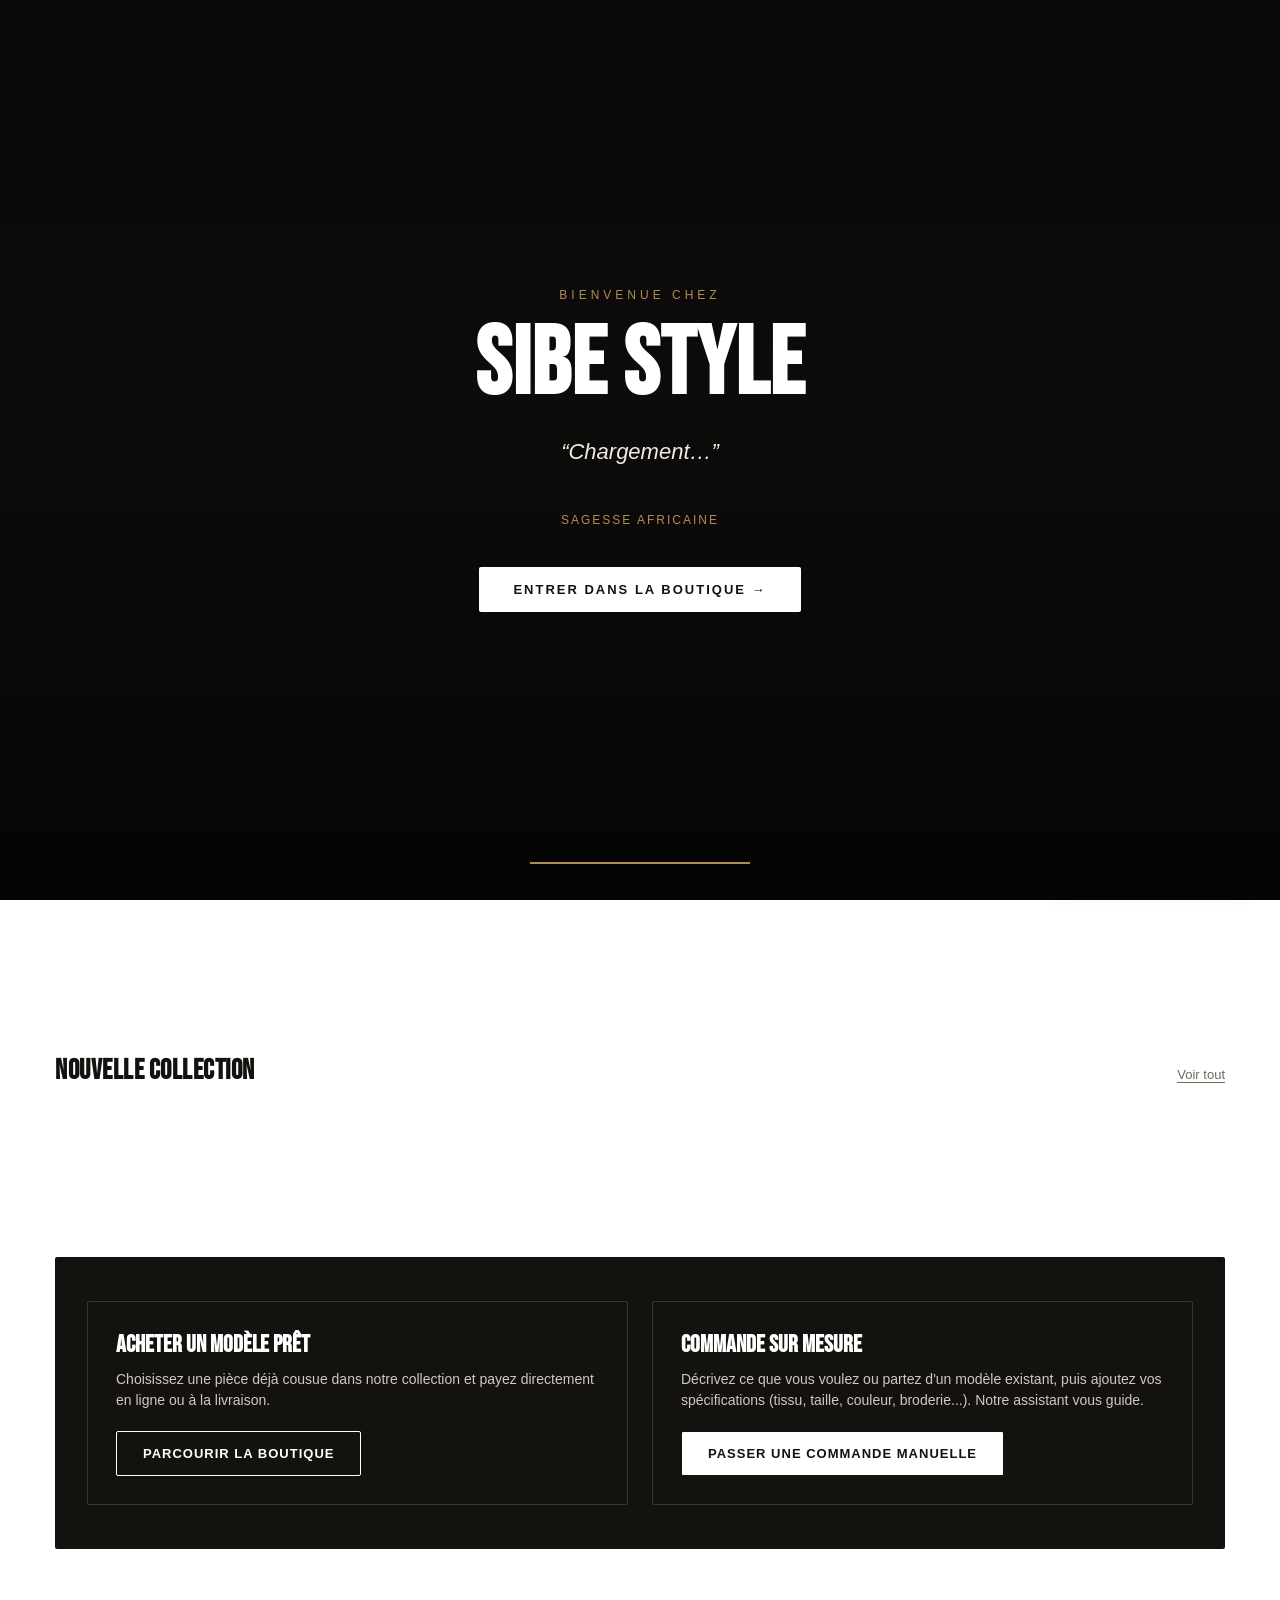
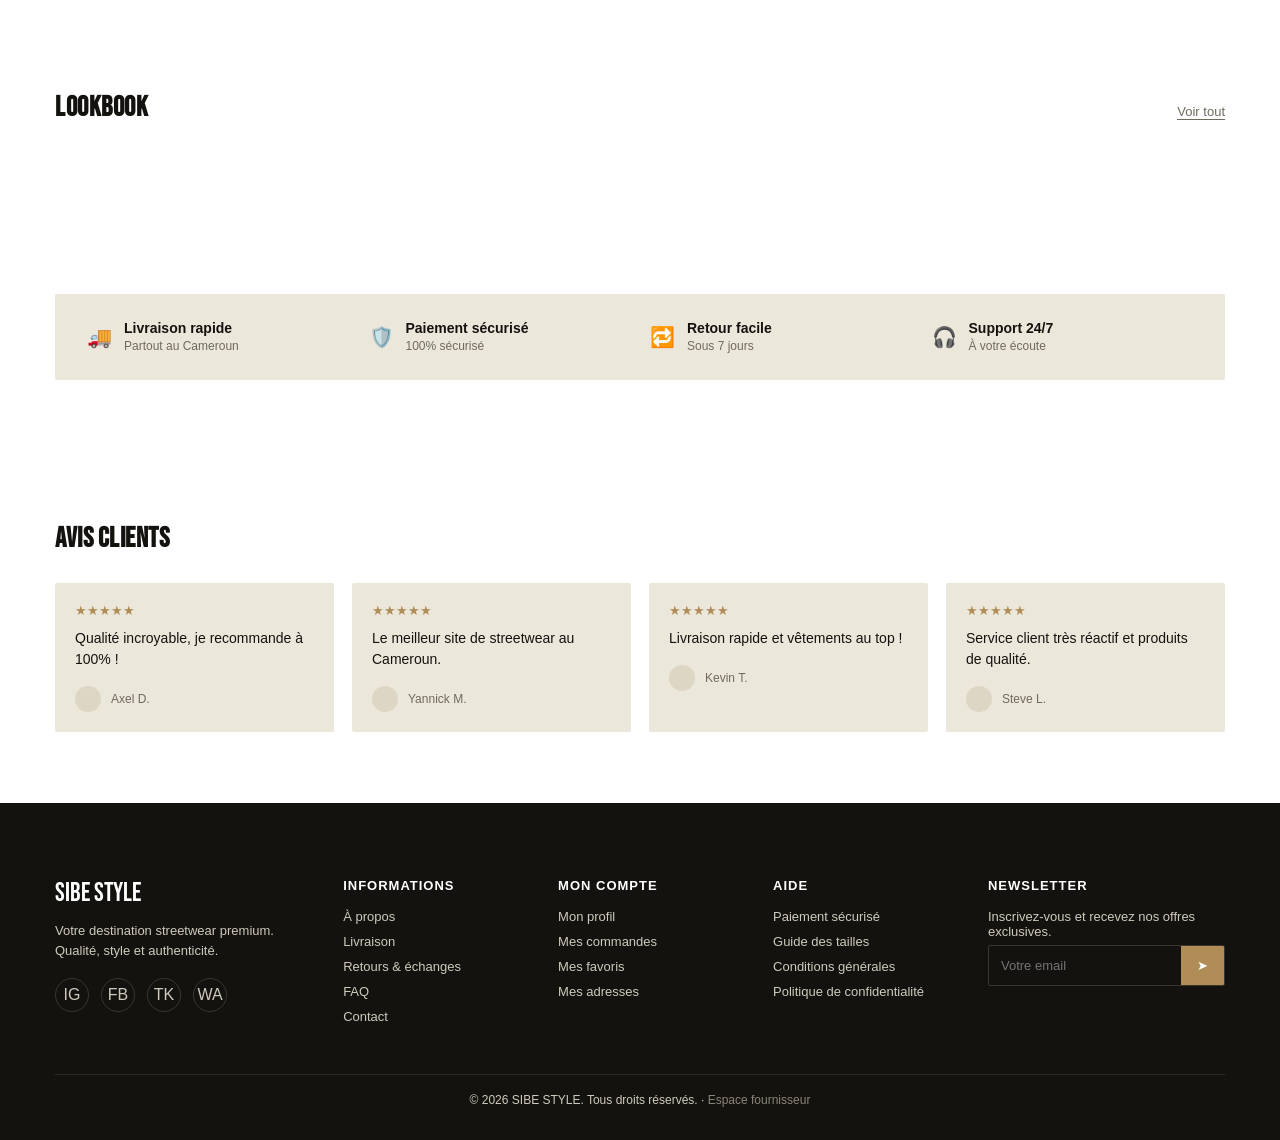
==== commit 50b83f85: "t tfx" ====
--- a/index.html
+++ b/index.html
@@ -301,11 +301,11 @@
   box-shadow: 0 8px 24px rgba(0,0,0,.25);
 }
 #chatbot-panel {
-  position: fixed; bottom: 24px; right: 24px; z-index: 401; width: 380px; max-width: 92vw; height: 560px; max-height: 80vh;
-  background: #fff; border-radius: 12px; box-shadow: 0 16px 48px rgba(0,0,0,.3); display: none; flex-direction: column; overflow: hidden;
+  position: fixed; inset: 0; z-index: 401; width: 100vw; height: 100vh; max-width: none; max-height: none;
+  background: #fff; border-radius: 0; box-shadow: none; display: none; flex-direction: column; overflow: hidden;
 }
 #chatbot-panel.open { display: flex; }
-.chat-head { background: var(--black); color: #fff; padding: 16px 18px; display: flex; justify-content: space-between; align-items: center; }
+.chat-head { background: var(--black); color: #fff; padding: 16px 18px; display: flex; justify-content: space-between; align-items: center; flex-shrink: 0; }
 .chat-head strong { font-family: var(--font-display); font-size: 18px; letter-spacing: .5px; }
 .chat-head span { font-size: 11px; color: #b7b2a4; }
 .chat-head button { background: none; border: none; color: #fff; font-size: 18px; }
@@ -322,9 +322,15 @@
 .chat-product-pick .cpp { border: 1px solid #ddd; border-radius: var(--radius); overflow: hidden; text-align: left; background: #fff; }
 .chat-product-pick .cpp img { width: 100%; height: 80px; object-fit: cover; }
 .chat-product-pick .cpp span { display: block; font-size: 11px; padding: 6px 8px; }
-.chat-input-row { display: flex; border-top: 1px solid #eee; padding: 10px; gap: 8px; }
-.chat-input-row input { flex: 1; border: 1px solid #ddd; border-radius: 20px; padding: 10px 14px; font-size: 13px; }
-.chat-input-row button { background: var(--black); color: #fff; border: none; width: 40px; border-radius: 50%; }
+.chat-msg img.chat-photo { display: block; max-width: 220px; width: 100%; border-radius: 10px; margin-bottom: 2px; }
+.chat-msg audio.chat-audio { display: block; width: 220px; max-width: 60vw; }
+.chat-input-row { display: flex; align-items: center; border-top: 1px solid #eee; padding: 10px; gap: 8px; flex-shrink: 0; }
+.chat-input-row input { flex: 1; border: 1px solid #ddd; border-radius: 20px; padding: 10px 14px; font-size: 13px; min-width: 0; }
+.chat-input-row button { background: var(--black); color: #fff; border: none; width: 40px; height: 40px; flex-shrink: 0; border-radius: 50%; font-size: 15px; display: flex; align-items: center; justify-content: center; }
+.chat-input-row button.chat-icon-btn { background: #efece3; color: var(--black); }
+.chat-input-row button.chat-icon-btn.recording { background: #c0392b; color: #fff; animation: chatPulse 1s infinite; }
+@keyframes chatPulse { 0%,100% { opacity: 1; } 50% { opacity: .55; } }
+.chat-uploading { font-size: 11px; color: var(--text-muted); align-self: flex-end; }
 
 /* Toast */
 #toast { position: fixed; top: 20px; left: 50%; transform: translateX(-50%) translateY(-20px); background: var(--black); color: #fff; padding: 12px 22px; border-radius: 30px; font-size: 13px; z-index: 500; opacity: 0; transition: .3s; pointer-events: none; }
@@ -348,9 +354,132 @@
   .cat-grid { grid-template-columns: repeat(2, 1fr); }
   .lookbook-grid { grid-template-columns: repeat(2, 1fr); }
   .perks .container { grid-template-columns: 1fr 1fr; }
-  #chatbot-panel { width: 94vw; right: 3vw; }
-}
-
+}
+/* Réinitialisation */
+*{
+    margin:0;
+    padding:0;
+    box-sizing:border-box;
+}
+
+html{
+    width:100%;
+    overflow-x:hidden;
+    -webkit-text-size-adjust:100%;
+}
+
+body{
+    width:100%;
+    max-width:100%;
+    overflow-x:hidden;
+    font-family:Arial, sans-serif;
+}
+
+/* Images et vidéos */
+img,
+video,
+iframe{
+    max-width:100%;
+    height:auto;
+    display:block;
+}
+
+/* Conteneur principal */
+.container{
+    width:100%;
+    max-width:1200px;
+    margin:auto;
+    padding:15px;
+}
+
+/* Empêche les éléments de dépasser */
+div,
+section,
+article{
+    max-width:100%;
+}
+
+/* Les tableaux deviennent défilables */
+table{
+    display:block;
+    width:100%;
+    overflow-x:auto;
+}
+
+/* Téléphones Android et iPhone */
+@media screen and (max-width:768px){
+
+    body{
+        font-size:16px;
+    }
+
+    .container{
+        padding:10px;
+    }
+
+    h1{
+        font-size:28px;
+    }
+
+    h2{
+        font-size:22px;
+    }
+
+    h3{
+        font-size:18px;
+    }
+
+    p{
+        font-size:15px;
+        line-height:1.6;
+    }
+
+    button,
+    input,
+    select,
+    textarea{
+        width:100%;
+        font-size:16px;
+    }
+
+    .row{
+        display:flex;
+        flex-direction:column;
+    }
+
+    .col{
+        width:100%;
+    }
+}
+
+/* Très petits téléphones */
+@media screen and (max-width:480px){
+
+    body{
+        font-size:15px;
+    }
+
+    h1{
+        font-size:24px;
+    }
+
+    h2{
+        font-size:20px;
+    }
+
+    h3{
+        font-size:17px;
+    }
+
+    .container{
+        padding:8px;
+    }
+
+    button{
+        width:100%;
+        padding:12px;
+    }
+}
 </style>
 </head>
 <body>
@@ -395,7 +524,7 @@
     </nav>
     <div class="header-icons">
       <button aria-label="Rechercher">🔍</button>
-      <button id="cart-btn" aria-label="Panier">🛍️<span class="cart-count" id="cart-count">0</span></button>
+      <button id="cart-btn" aria-label="Panier">mon panier🛍️<span class="cart-count" id="cart-count">0</span></button>
       <button aria-label="Compte">👤</button>
       <button class="mobile-nav-toggle" aria-label="Menu">☰</button>
     </div>
@@ -415,7 +544,7 @@
       </div>
     </div>
     <div class="hero-image">
-      <img src="https://images.unsplash.com/photo-1618354691373-d851c5c3a990?q=80&w=1200&auto=format&fit=crop" alt="Modèle streetwear SIBE STYLE">
+      <img src="https://images.unsplash.com/photo-1696962678565-bee84e6b9cb6?q=80&w=1200&auto=format&fit=crop" alt="Modèle africain SIBE STYLE">
       <div class="hero-nav">
         <button onclick="heroPrev()">←</button>
         <button onclick="heroNext()">→</button>
@@ -574,6 +703,9 @@
   </div>
   <div class="chat-body" id="chat-body"></div>
   <div class="chat-input-row">
+    <input type="file" id="chat-photo-input" accept="image/*" hidden onchange="handleChatPhotoSelected(event)">
+    <button type="button" class="chat-icon-btn" id="chat-photo-btn" title="Envoyer une photo" onclick="document.getElementById('chat-photo-input').click()">📷</button>
+    <button type="button" class="chat-icon-btn" id="chat-audio-btn" title="Message vocal" onclick="toggleChatRecording()">🎤</button>
     <input id="chat-input" placeholder="Écrivez votre message..." onkeydown="if(event.key==='Enter'){sendChatText()}">
     <button onclick="sendChatText()">➤</button>
   </div>
@@ -653,10 +785,38 @@
 window.uploadImageToCloudinary = uploadImageToCloudinary;
 
 /**
+ * Upload un fichier audio (message vocal du chatbot) vers Cloudinary et
+ * renvoie l'URL sécurisée. Cloudinary héberge l'audio sous le type de
+ * ressource "video".
+ * @param {Blob} blob
+ * @returns {Promise<string>}
+ */
+async function uploadAudioToCloudinary(blob) {
+  const url = `https://api.cloudinary.com/v1_1/${cloudinaryConfig.cloudName}/video/upload`;
+  const formData = new FormData();
+  formData.append("file", blob, "message-vocal.webm");
+  formData.append("upload_preset", cloudinaryConfig.uploadPreset);
+
+  const res = await fetch(url, { method: "POST", body: formData });
+  const data = await res.json();
+  if (data.secure_url) return data.secure_url;
+  throw new Error(data.error?.message || "Échec de l'upload audio Cloudinary");
+}
+
+window.uploadAudioToCloudinary = uploadAudioToCloudinary;
+
+/**
  * Collections Firestore utilisées par le site :
  *  - "produits"   : { nom, prix, prixPromo, categorie, image, description, stock, enPromo, dateAjout }
  *  - "commandes"  : { type: "directe"|"personnalisee", produitId?, nom, telephone, adresse,
- *                     specifications, statut, montant, dateCreation }
+ *                     specifications, statut, montant, dateCreation,
+ *                     whatsapp?, images?: string[], audioUrl?: string|null }
+ *                   Pour les commandes "personnalisee" (assistant SIBE), il n'y a pas de
+ *                   moyen de paiement collecté sur le site : le client laisse simplement son
+ *                   nom et son contact WhatsApp, et l'équipe SIBE le recontacte pour finaliser
+ *                   (paiement, prix, délai). Les photos et messages vocaux envoyés dans le
+ *                   chat sont uploadés sur Cloudinary et leurs URLs sont jointes à la
+ *                   commande, visible automatiquement dans l'espace admin (sibe-admin.html).
  *  - "proverbes"  : { texte } — proverbes additionnels ajoutés par le fournisseur
  *  - "categories" : { nom, image }
  */
@@ -948,33 +1108,33 @@
 /* ---------- Produits de démonstration (repli si Firestore est vide) ---------- */
 const DEMO_PRODUCTS = [
   { id: "demo1", nom: "T-shirt Oversize Noir", prix: 19900, categorie: "T-shirts",
-    image: "https://images.unsplash.com/photo-1503341504253-dff4815485f1?q=80&w=800&auto=format&fit=crop" },
+    image: "https://images.unsplash.com/photo-1617293851568-bac1f3af7e09?q=80&w=800&auto=format&fit=crop" },
   { id: "demo2", nom: "Hoodie Chaotic Marron", prix: 29900, categorie: "Hoodies",
-    image: "https://images.unsplash.com/photo-1556821840-3a63f95609a7?q=80&w=800&auto=format&fit=crop" },
+    image: "https://images.unsplash.com/photo-1530884698386-d42ad3199b1f?q=80&w=800&auto=format&fit=crop" },
   { id: "demo3", nom: "Jean Baggy Bleu Clair", prix: 24900, categorie: "Jeans",
-    image: "https://images.unsplash.com/photo-1541099649105-f69ad21f3246?q=80&w=800&auto=format&fit=crop" },
+    image: "https://images.unsplash.com/photo-1485570661444-73b3f0ff9d2f?q=80&w=800&auto=format&fit=crop" },
   { id: "demo4", nom: "Cargo Poches Noir", prix: 22900, categorie: "Cargo",
-    image: "https://images.unsplash.com/photo-1517438476312-10d79c077509?q=80&w=800&auto=format&fit=crop" },
+    image: "https://images.unsplash.com/photo-1708170236295-20ab8fbadcef?q=80&w=800&auto=format&fit=crop" },
   { id: "demo5", nom: "Sneakers 530 Blanc", prix: 39900, categorie: "Sneakers",
-    image: "https://images.unsplash.com/photo-1595950653106-6c9ebd614d3a?q=80&w=800&auto=format&fit=crop" },
+    image: "https://images.unsplash.com/photo-1531123414780-f74242c2b052?q=80&w=800&auto=format&fit=crop" },
 ];
 
 const DEMO_CATEGORIES = [
-  { nom: "T-shirts", image: "https://images.unsplash.com/photo-1521572163474-6864f9cf17ab?q=80&w=300&auto=format&fit=crop" },
-  { nom: "Hoodies", image: "https://images.unsplash.com/photo-1556821840-3a63f95609a7?q=80&w=300&auto=format&fit=crop" },
-  { nom: "Jeans", image: "https://images.unsplash.com/photo-1541099649105-f69ad21f3246?q=80&w=300&auto=format&fit=crop" },
-  { nom: "Cargo", image: "https://images.unsplash.com/photo-1517438476312-10d79c077509?q=80&w=300&auto=format&fit=crop" },
-  { nom: "Sneakers", image: "https://images.unsplash.com/photo-1595950653106-6c9ebd614d3a?q=80&w=300&auto=format&fit=crop" },
-  { nom: "Accessoires", image: "https://images.unsplash.com/photo-1521369909029-2afed882baee?q=80&w=300&auto=format&fit=crop" },
+  { nom: "T-shirts", image: "https://images.unsplash.com/photo-1617293851568-bac1f3af7e09?q=80&w=300&auto=format&fit=crop" },
+  { nom: "Hoodies", image: "https://images.unsplash.com/photo-1530884698386-d42ad3199b1f?q=80&w=300&auto=format&fit=crop" },
+  { nom: "Jeans", image: "https://images.unsplash.com/photo-1485570661444-73b3f0ff9d2f?q=80&w=300&auto=format&fit=crop" },
+  { nom: "Cargo", image: "https://images.unsplash.com/photo-1708170236295-20ab8fbadcef?q=80&w=300&auto=format&fit=crop" },
+  { nom: "Sneakers", image: "https://images.unsplash.com/photo-1531123414780-f74242c2b052?q=80&w=300&auto=format&fit=crop" },
+  { nom: "Accessoires", image: "https://images.unsplash.com/photo-1708170236215-b6edcad7f49a?q=80&w=300&auto=format&fit=crop" },
 ];
 
-const LOOKBOOK_IMAGES = [
-  "https://images.unsplash.com/photo-1516257984-b1b4d707412e?q=80&w=500&auto=format&fit=crop",
-  "https://images.unsplash.com/photo-1552374196-c4e7ffc6e126?q=80&w=500&auto=format&fit=crop",
-  "https://images.unsplash.com/photo-1600185365483-26d7a4cc7519?q=80&w=500&auto=format&fit=crop",
-  "https://images.unsplash.com/photo-1602810318383-e386cc2a3ccf?q=80&w=500&auto=format&fit=crop",
-  "https://images.unsplash.com/photo-1618354691373-d851c5c3a990?q=80&w=500&auto=format&fit=crop",
-  "https://images.unsplash.com/photo-1591047139829-d91aecb6caea?q=80&w=500&auto=format&fit=crop",
+let LOOKBOOK_IMAGES = [
+  "https://images.unsplash.com/photo-1625646741211-711bdd65c570?q=80&w=500&auto=format&fit=crop",
+  "https://images.unsplash.com/photo-1667366982563-dbeedf5281b9?q=80&w=500&auto=format&fit=crop",
+  "https://images.unsplash.com/photo-1614291129226-41dae34c2128?q=80&w=500&auto=format&fit=crop",
+  "https://images.unsplash.com/photo-1667366925513-573975457271?q=80&w=500&auto=format&fit=crop",
+  "https://images.unsplash.com/photo-1611145790393-66f58e1caaf9?q=80&w=500&auto=format&fit=crop",
+  "https://images.unsplash.com/photo-1708170236215-b6edcad7f49a?q=80&w=500&auto=format&fit=crop",
 ];
 
 let PRODUCTS = [];
@@ -1000,19 +1160,28 @@
 // Auto-fermeture après le chargement (durée du loader)
 setTimeout(hideSplash, 4500);
 
-/* ================= HERO SLIDER (léger) ================= */
-const HERO_SLIDES = [
-  "https://images.unsplash.com/photo-1618354691373-d851c5c3a990?q=80&w=1200&auto=format&fit=crop",
-  "https://images.unsplash.com/photo-1516257984-b1b4d707412e?q=80&w=1200&auto=format&fit=crop",
-  "https://images.unsplash.com/photo-1552374196-c4e7ffc6e126?q=80&w=1200&auto=format&fit=crop",
+/* ================= HERO SLIDER (images gérables depuis l'admin) ================= */
+let HERO_SLIDES = [
+  "https://images.unsplash.com/photo-1696962678565-bee84e6b9cb6?q=80&w=1200&auto=format&fit=crop",
+  "https://images.unsplash.com/photo-1529245019870-59b249281fd3?q=80&w=1200&auto=format&fit=crop",
+  "https://images.unsplash.com/photo-1493655161922-ef98929de9d8?q=80&w=1200&auto=format&fit=crop",
 ];
 let heroIdx = 0;
 function renderHero() {
   document.querySelector(".hero-image img").src = HERO_SLIDES[heroIdx];
-  document.getElementById("hero-idx").textContent = heroIdx + 1;
+  document.querySelector(".hero-count").innerHTML = `<span id="hero-idx">${heroIdx + 1}</span> / ${HERO_SLIDES.length}`;
 }
 function heroNext() { heroIdx = (heroIdx + 1) % HERO_SLIDES.length; renderHero(); }
 function heroPrev() { heroIdx = (heroIdx - 1 + HERO_SLIDES.length) % HERO_SLIDES.length; renderHero(); }
+
+async function loadHeroSlides() {
+  try {
+    const snap = await db.collection("heroSlides").orderBy("dateAjout").get();
+    if (!snap.empty) HERO_SLIDES = snap.docs.map((d) => d.data().image);
+  } catch (e) { console.warn("Firestore heroSlides indisponible, repli images par défaut.", e); }
+  heroIdx = 0;
+  renderHero();
+}
 
 /* ================= CHARGEMENT CATALOGUE (Firestore + repli démo) ================= */
 async function loadCategories() {
@@ -1075,6 +1244,14 @@
 function renderLookbook() {
   document.getElementById("lookbook-grid").innerHTML = LOOKBOOK_IMAGES
     .map((src) => `<img src="${src}" alt="Look SIBE STYLE">`).join("");
+}
+
+async function loadLookbook() {
+  try {
+    const snap = await db.collection("lookbook").orderBy("dateAjout").get();
+    if (!snap.empty) LOOKBOOK_IMAGES = snap.docs.map((d) => d.data().image);
+  } catch (e) { console.warn("Firestore lookbook indisponible, repli images par défaut.", e); }
+  renderLookbook();
 }
 
 function fmtPrice(n) { return Number(n || 0).toLocaleString("fr-FR"); }
@@ -1199,7 +1376,10 @@
    2) Choisir un modèle existant puis cliquer "Spécifications" pour
       ajouter des options (tissu, taille, couleur, broderie, délai...)
    ================================================================ */
-let chatState = { step: "menu", draft: {} };
+let chatState = { step: "menu", draft: { images: [], audioUrl: null } };
+let chatMediaRecorder = null;
+let chatAudioChunks = [];
+let chatIsRecording = false;
 
 function openChatbot() {
   document.getElementById("chatbot-panel").classList.add("open");
@@ -1225,8 +1405,69 @@
   body.scrollTop = body.scrollHeight;
 }
 
+/* ---- Envoi de photo dans le chat ---- */
+async function handleChatPhotoSelected(event) {
+  const file = event.target.files[0];
+  event.target.value = "";
+  if (!file) return;
+
+  const localUrl = URL.createObjectURL(file);
+  chatAppend(`<img class="chat-photo" src="${localUrl}" alt="Photo envoyée"><span>Photo en cours d'envoi...</span>`, "user");
+
+  try {
+    const url = await uploadImageToCloudinary(file);
+    chatState.draft.images = chatState.draft.images || [];
+    chatState.draft.images.push(url);
+    chatAppend("📷 Photo bien reçue, elle sera jointe à votre commande.", "bot");
+  } catch (err) {
+    console.error(err);
+    chatAppend("Échec de l'envoi de la photo. Réessayez.", "bot");
+  }
+}
+
+/* ---- Message vocal (enregistrement micro) ---- */
+async function toggleChatRecording() {
+  if (chatIsRecording) {
+    chatMediaRecorder.stop();
+    return;
+  }
+  if (!navigator.mediaDevices || !navigator.mediaDevices.getUserMedia) {
+    chatAppend("Votre navigateur ne permet pas l'enregistrement audio.", "bot");
+    return;
+  }
+  try {
+    const stream = await navigator.mediaDevices.getUserMedia({ audio: true });
+    chatAudioChunks = [];
+    chatMediaRecorder = new MediaRecorder(stream);
+    chatMediaRecorder.ondataavailable = (e) => { if (e.data.size > 0) chatAudioChunks.push(e.data); };
+    chatMediaRecorder.onstop = async () => {
+      chatIsRecording = false;
+      document.getElementById("chat-audio-btn").classList.remove("recording");
+      stream.getTracks().forEach((t) => t.stop());
+      const blob = new Blob(chatAudioChunks, { type: "audio/webm" });
+      if (blob.size === 0) return;
+      const localUrl = URL.createObjectURL(blob);
+      chatAppend(`<audio class="chat-audio" controls src="${localUrl}"></audio><span>Message vocal en cours d'envoi...</span>`, "user");
+      try {
+        const url = await uploadAudioToCloudinary(blob);
+        chatState.draft.audioUrl = url;
+        chatAppend("🎤 Message vocal bien reçu, il sera joint à votre commande.", "bot");
+      } catch (err) {
+        console.error(err);
+        chatAppend("Échec de l'envoi du message vocal. Réessayez.", "bot");
+      }
+    };
+    chatMediaRecorder.start();
+    chatIsRecording = true;
+    document.getElementById("chat-audio-btn").classList.add("recording");
+  } catch (err) {
+    console.error(err);
+    chatAppend("Impossible d'accéder au micro. Vérifiez les autorisations.", "bot");
+  }
+}
+
 function startChat() {
-  chatState = { step: "menu", draft: {} };
+  chatState = { step: "menu", draft: { images: [], audioUrl: null } };
   chatAppend("Bonjour 👋 Je suis l'assistant SIBE STYLE. Comment voulez-vous procéder pour votre commande sur mesure ?", "bot");
   const opts = document.createElement("div");
   opts.className = "chat-msg bot";
@@ -1290,7 +1531,7 @@
   chatAskContact();
 }
 function chatAskContact() {
-  chatAppend("Pour finaliser, donnez-moi : votre nom, votre numéro de téléphone et votre ville/adresse de livraison (en un seul message, séparés par des virgules).", "bot");
+  chatAppend("Presque fini 🙌 Il n'y a pas de paiement à faire ici. Donnez-moi juste : votre nom et votre numéro WhatsApp (en un seul message, séparés par une virgule). Notre équipe vous recontacte directement sur WhatsApp pour confirmer les détails, le prix et le paiement.", "bot");
 }
 
 async function sendChatText() {
@@ -1341,15 +1582,19 @@
     specifications: chatState.draft.specifications || "",
     nom: parts[0] || contactLine,
     telephone: parts[1] || "",
-    adresse: parts.slice(2).join(", ") || "",
+    whatsapp: parts[1] || "",
+    adresse: "",
     contactBrut: contactLine,
+    images: chatState.draft.images || [],
+    audioUrl: chatState.draft.audioUrl || null,
+    paiement: null,
     statut: "en_attente",
     montant: null,
     dateCreation: firebase.firestore.FieldValue.serverTimestamp(),
   };
   try {
     await db.collection("commandes").add(commande);
-    chatAppend("🎉 Votre commande sur mesure a bien été envoyée ! Notre équipe vous contacte très vite pour confirmer les détails et le prix.", "bot");
+    chatAppend("🎉 Votre commande sur mesure a bien été envoyée avec tous les détails (texte, photos, audio) ! Notre équipe vous contacte très vite sur WhatsApp pour confirmer les détails, le prix et le paiement.", "bot");
     chatState = { step: "done", draft: {} };
   } catch (err) {
     console.error(err);
@@ -1363,6 +1608,8 @@
 renderCart();
 loadCategories();
 loadProducts();
+loadHeroSlides();
+loadLookbook();
 
 </script>
 </body>
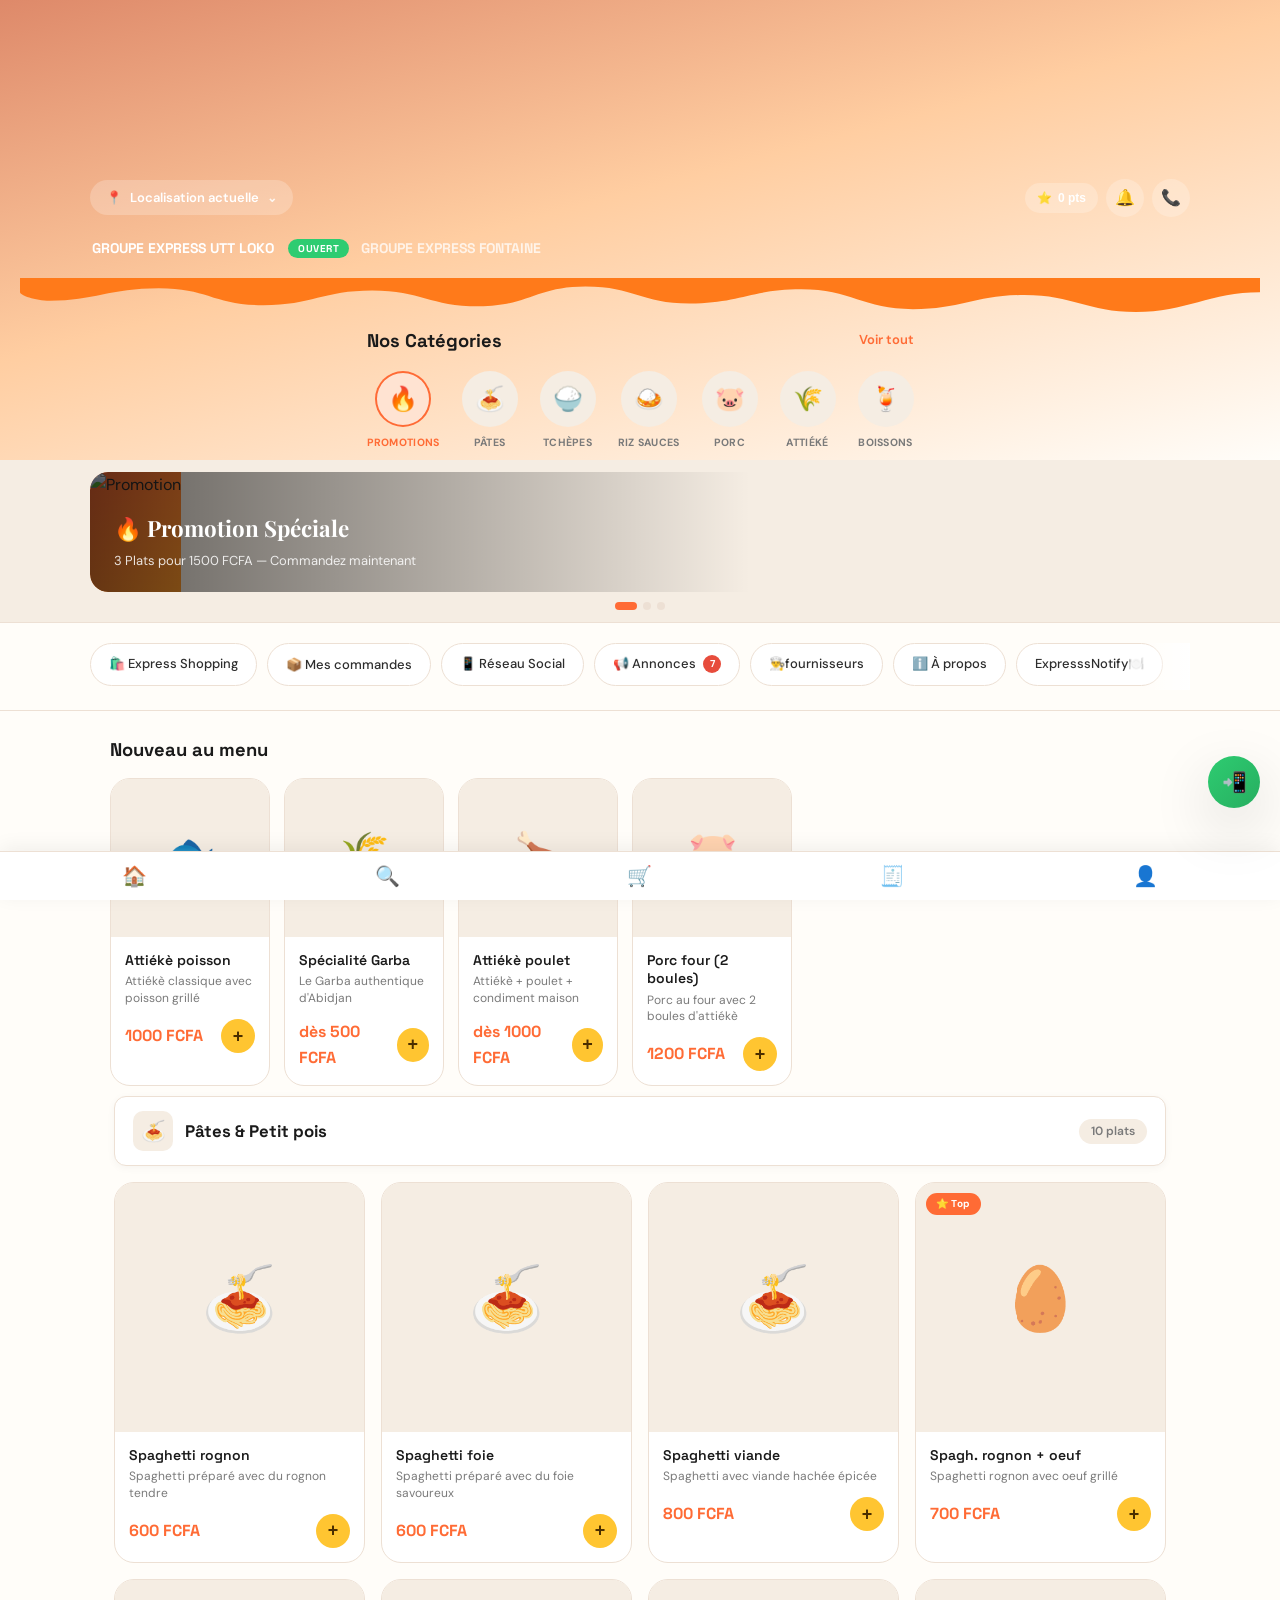
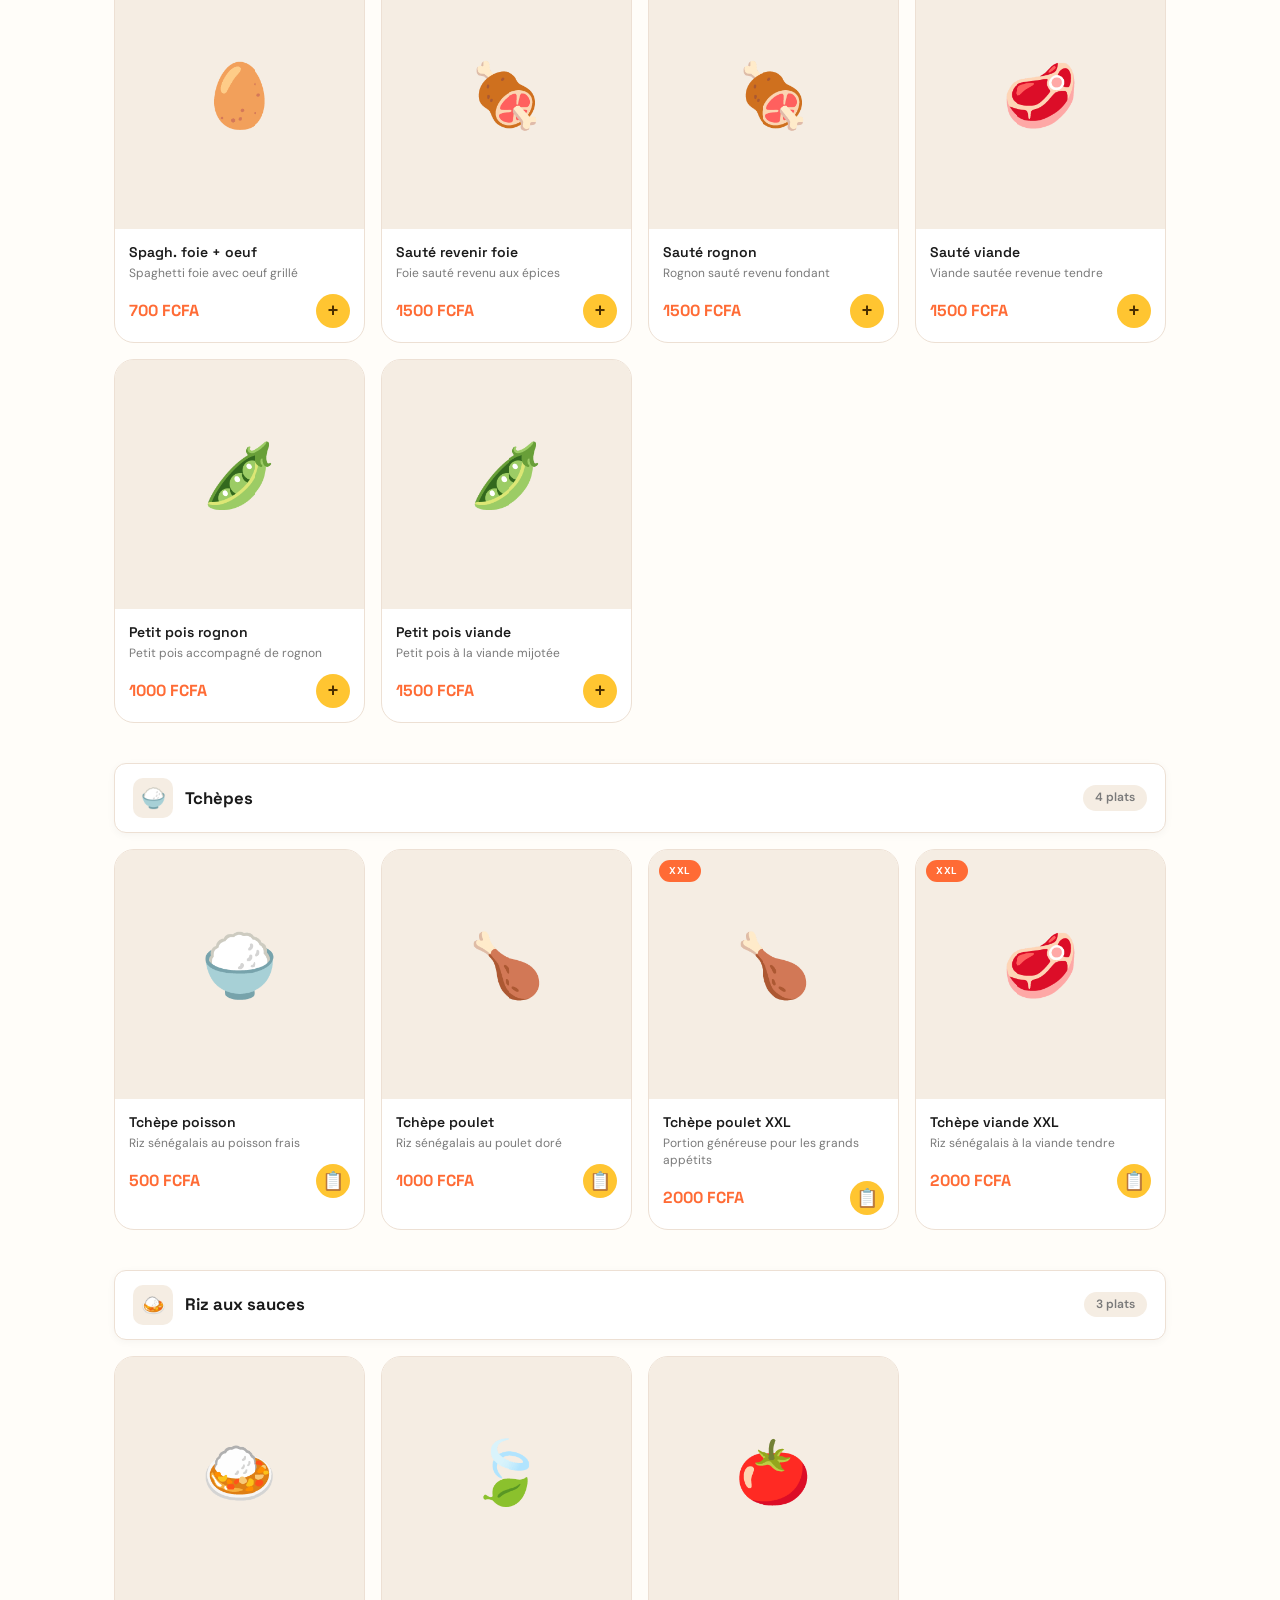
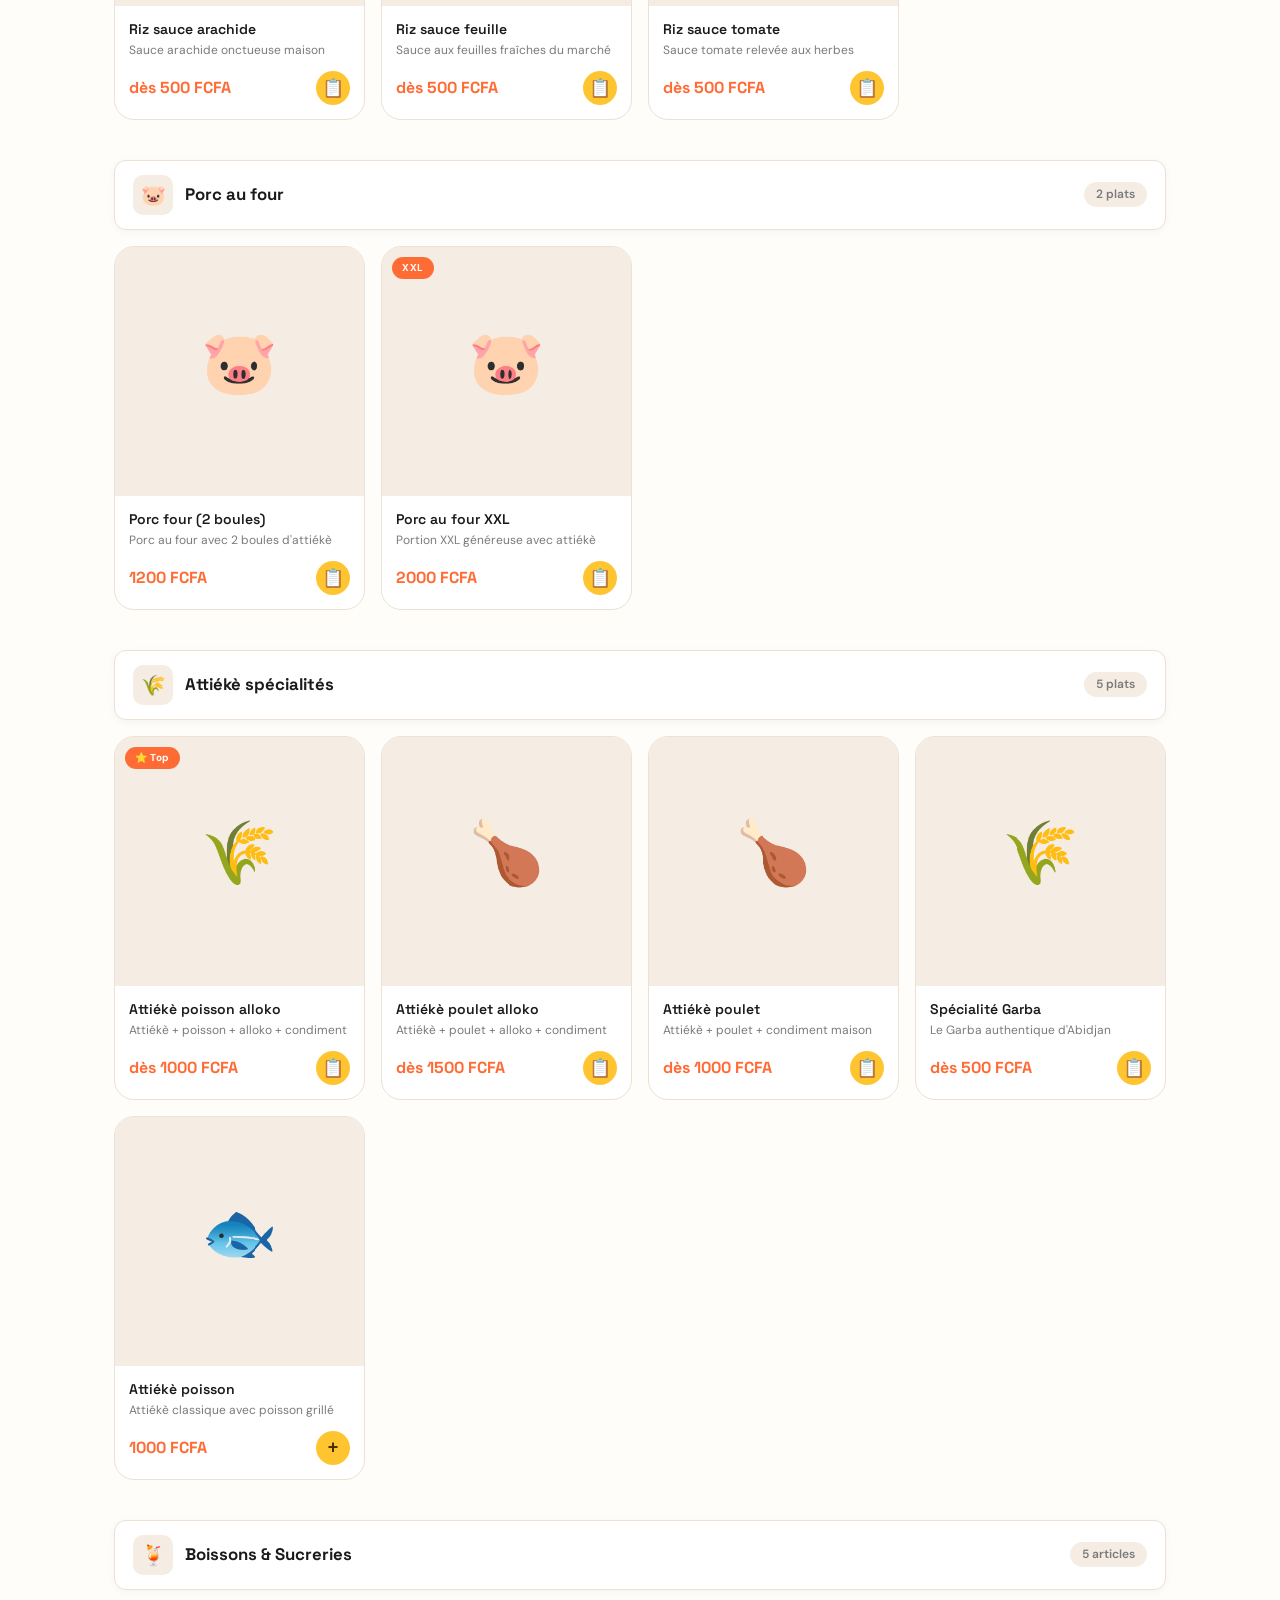
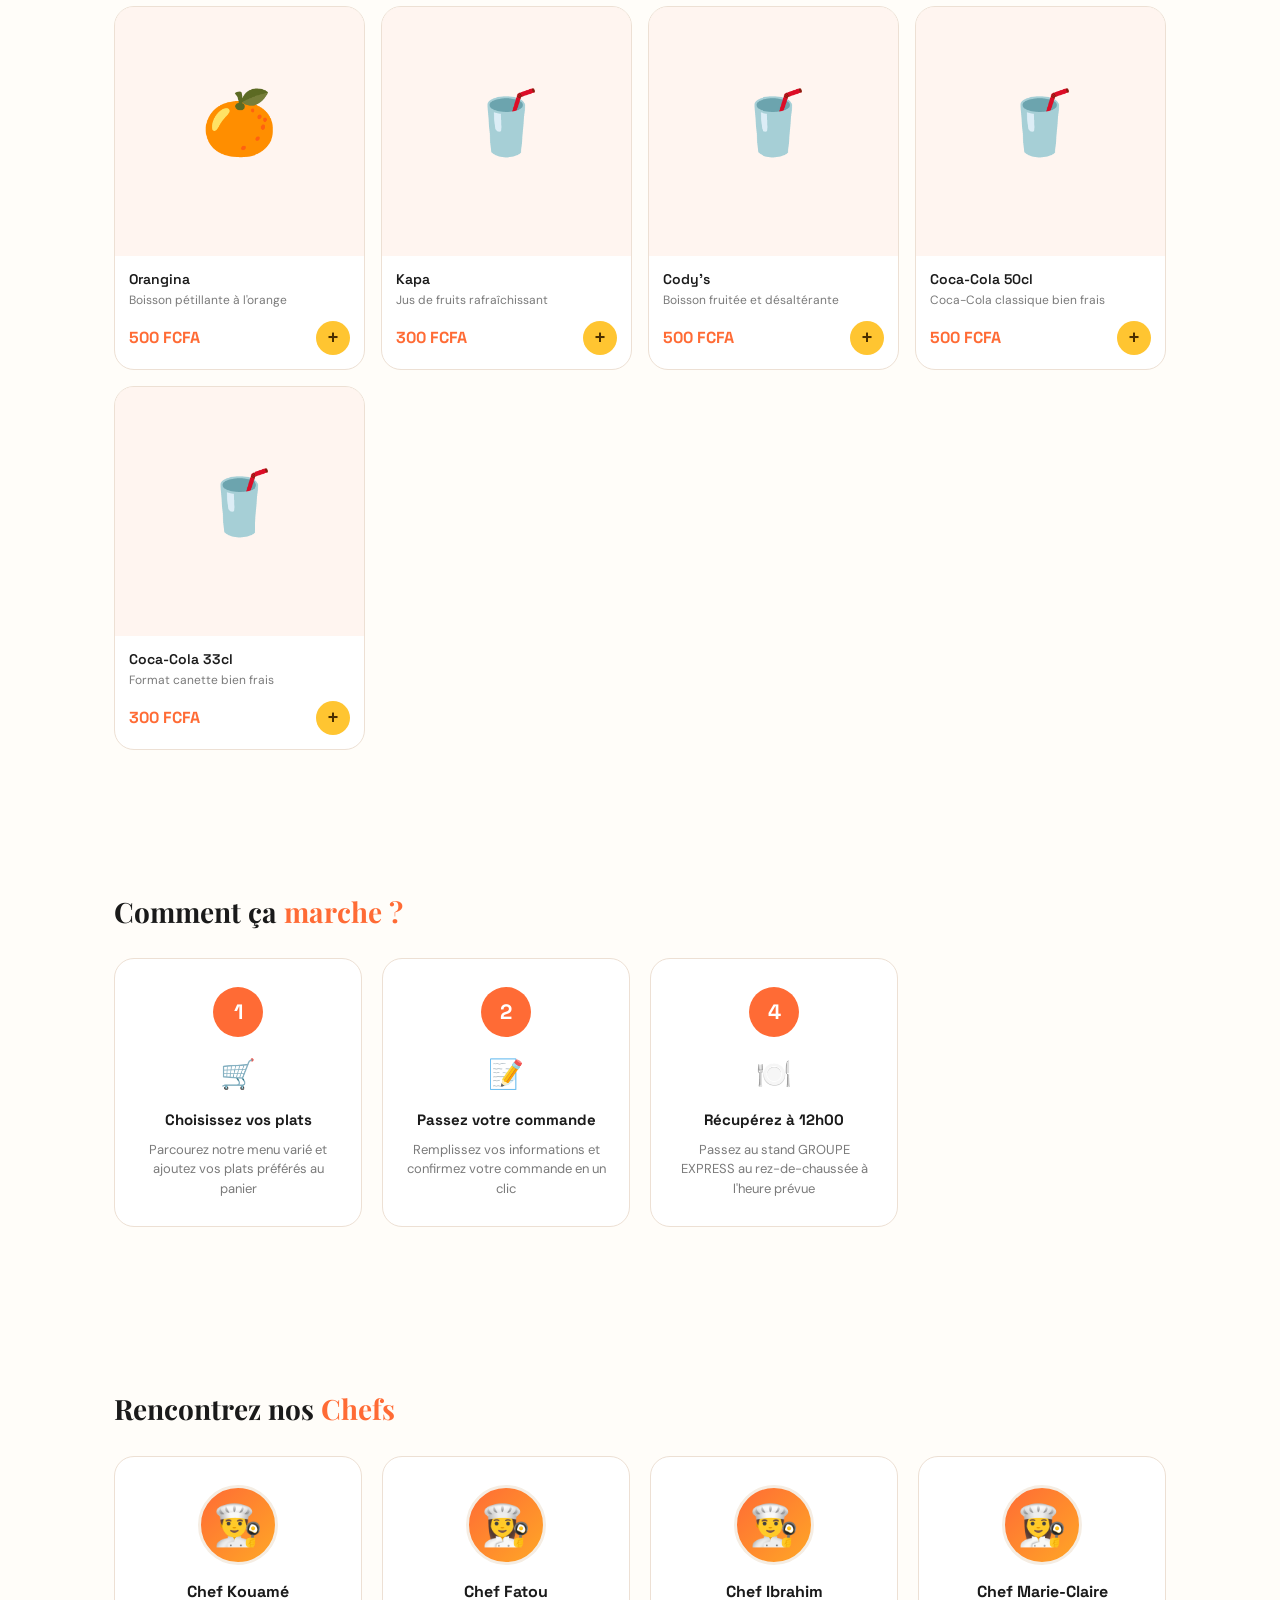
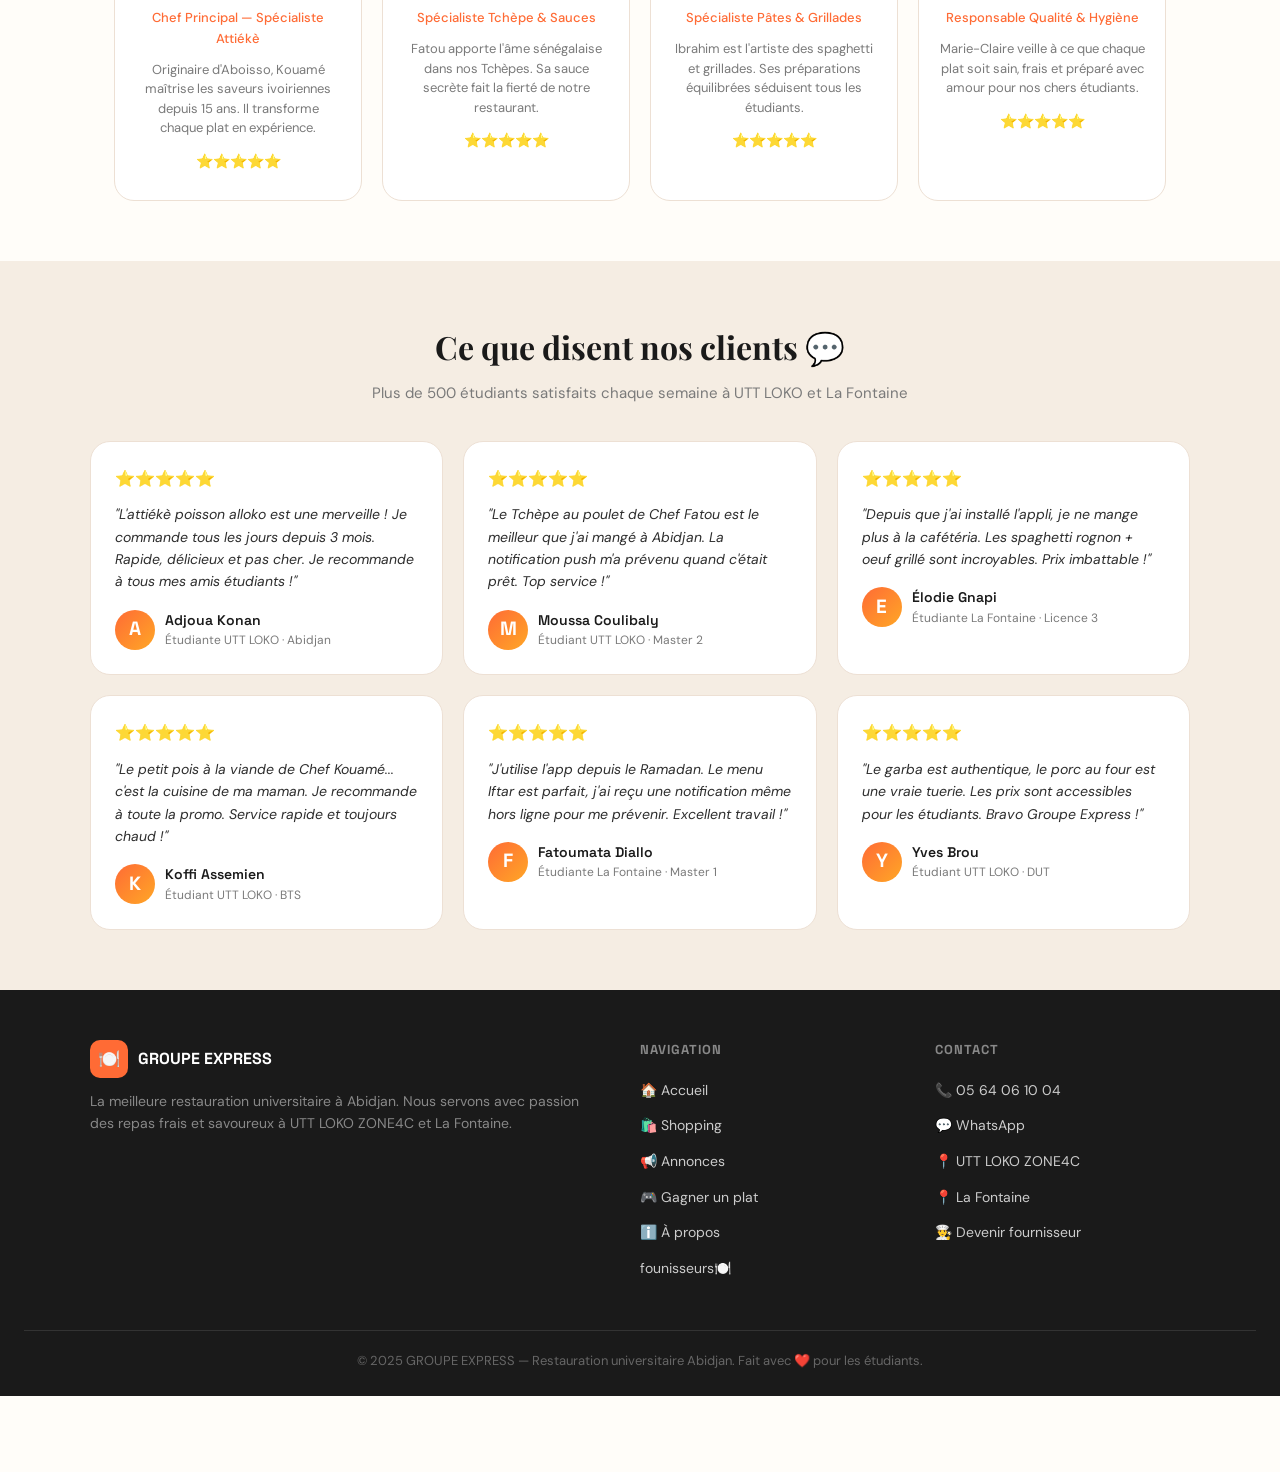
==== commit 1a6ee45f: "Update index.html s" ====
--- a/index.html
+++ b/index.html
@@ -1,1616 +1,2430 @@
 <!DOCTYPE html>
 <html lang="fr">
 <head>
-<meta charset="UTF-8">
-<meta name="viewport" content="width=device-width, initial-scale=1.0">
-<title>SIBE STYLE — Le style qui te distingue</title>
-<meta name="description" content="SIBE STYLE — Streetwear premium. Commandez des vêtements déjà cousus ou faites coudre votre pièce sur mesure.">
-<link rel="preconnect" href="https://fonts.googleapis.com">
-<link href="https://fonts.googleapis.com/css2?family=Bebas+Neue&family=Inter:wght@400;500;600;700&display=swap" rel="stylesheet">
-<style>
-:root {
-  --black: #14120f;
-  --cream: #f4f1ea;
-  --beige: #ece7db;
-  --beige-dark: #ddd6c4;
-  --gold: #b08d57;
-  --text-muted: #6f6a5e;
-  --white: #ffffff;
-  --radius: 2px;
-  --font-display: "Bebas Neue", "Archivo Black", Impact, sans-serif;
-  --font-body: "Inter", "Helvetica Neue", Arial, sans-serif;
-}
-
-* { box-sizing: border-box; }
-html { scroll-behavior: smooth; }
-body {
-  margin: 0;
-  font-family: var(--font-body);
-  background: var(--white);
-  color: var(--black);
-  -webkit-font-smoothing: antialiased;
-}
-img { max-width: 100%; display: block; }
-a { color: inherit; text-decoration: none; }
-button { font-family: inherit; cursor: pointer; }
-ul { list-style: none; margin: 0; padding: 0; }
-.container { max-width: 1280px; margin: 0 auto; padding: 0 32px; }
-
-/* ==================== SPLASH SCREEN ==================== */
-#splash {
-  position: fixed;
-  inset: 0;
-  z-index: 9999;
-  background: var(--black);
-  color: var(--white);
-  display: flex;
-  align-items: center;
-  justify-content: center;
-  overflow: hidden;
-  transition: opacity 0.8s ease, visibility 0.8s ease;
-}
-#splash.hidden { opacity: 0; visibility: hidden; pointer-events: none; }
-#splash video#splash-video {
-  position: absolute;
-  inset: 0;
-  width: 100%;
-  height: 100%;
-  object-fit: cover;
-  opacity: 0.55;
-}
-#splash::after {
-  content: "";
-  position: absolute;
-  inset: 0;
-  background: linear-gradient(180deg, rgba(0,0,0,.55) 0%, rgba(0,0,0,.35) 45%, rgba(0,0,0,.75) 100%);
-}
-.splash-content {
-  position: relative;
-  z-index: 2;
-  text-align: center;
-  max-width: 720px;
-  padding: 0 24px;
-  animation: splashFadeUp 1.1s ease both;
-}
-@keyframes splashFadeUp {
-  from { opacity: 0; transform: translateY(18px); }
-  to { opacity: 1; transform: translateY(0); }
-}
-.splash-eyebrow {
-  letter-spacing: 4px;
-  font-size: 12px;
-  text-transform: uppercase;
-  color: var(--gold);
-  margin-bottom: 18px;
-}
-.splash-title {
-  font-family: var(--font-display);
-  font-size: clamp(48px, 9vw, 96px);
-  line-height: 0.95;
-  margin: 0 0 24px;
-  letter-spacing: 1px;
-}
-.splash-proverb {
-  font-size: clamp(16px, 2.4vw, 22px);
-  font-style: italic;
-  line-height: 1.5;
-  color: #efece3;
-  margin: 0 0 8px;
-  min-height: 3.2em;
-}
-.splash-proverb::before { content: "\201C"; }
-.splash-proverb::after { content: "\201D"; }
-.splash-proverb-source {
-  font-size: 12px;
-  letter-spacing: 2px;
-  text-transform: uppercase;
-  color: var(--gold);
-  margin-bottom: 40px;
-}
-.splash-enter {
-  display: inline-flex;
-  align-items: center;
-  gap: 10px;
-  background: var(--white);
-  color: var(--black);
-  border: none;
-  padding: 15px 34px;
-  font-size: 13px;
-  letter-spacing: 2px;
-  text-transform: uppercase;
-  font-weight: 600;
-  border-radius: var(--radius);
-}
-.splash-loader {
-  position: absolute;
-  bottom: 36px;
-  left: 50%;
-  transform: translateX(-50%);
-  width: 220px;
-  height: 2px;
-  background: rgba(255,255,255,.2);
-  z-index: 2;
-  overflow: hidden;
-}
-.splash-loader span {
-  display: block;
-  height: 100%;
-  width: 0%;
-  background: var(--gold);
-  animation: splashLoad 3.2s linear forwards;
-}
-@keyframes splashLoad { to { width: 100%; } }
-
-/* ==================== TOP BAR ==================== */
-.top-bar {
-  background: var(--black);
-  color: var(--white);
-  font-size: 12px;
-  padding: 8px 0;
-}
-.top-bar .container { display: flex; justify-content: space-between; align-items: center; }
-
-/* ==================== HEADER ==================== */
-header.site-header {
-  border-bottom: 1px solid #eee;
-  position: sticky; top: 0; background: var(--white); z-index: 100;
-}
-.site-header .container { display: flex; align-items: center; justify-content: space-between; padding-top: 18px; padding-bottom: 18px; }
-.logo { font-family: var(--font-display); font-size: 26px; letter-spacing: 1px; line-height: 0.9; }
-.logo small { display: block; font-family: var(--font-body); font-size: 9px; letter-spacing: 3px; font-weight: 600; color: var(--text-muted); }
-nav.main-nav ul { display: flex; gap: 32px; font-size: 14px; }
-nav.main-nav a:hover { color: var(--gold); }
-.header-icons { display: flex; align-items: center; gap: 20px; }
-.header-icons button { background: none; border: none; font-size: 18px; position: relative; }
-.cart-count {
-  position: absolute; top: -8px; right: -10px; background: var(--black); color: var(--white);
-  font-size: 10px; width: 16px; height: 16px; border-radius: 50%; display: flex; align-items: center; justify-content: center;
-}
-.mobile-nav-toggle { display: none; background: none; border: none; font-size: 22px; }
-
-/* ==================== HERO ==================== */
-.hero {
-  background: var(--beige);
-  position: relative;
-  overflow: hidden;
-}
-.hero .container { display: grid; grid-template-columns: 1.1fr 1fr; align-items: center; gap: 40px; min-height: 500px; padding-top: 40px; padding-bottom: 40px; }
-.hero-text .eyebrow { letter-spacing: 3px; font-size: 12px; font-weight: 700; color: var(--text-muted); margin-bottom: 14px; }
-.hero-text h1 { font-family: var(--font-display); font-size: clamp(38px, 5vw, 64px); line-height: 0.98; margin: 0 0 20px; }
-.hero-text p { color: var(--text-muted); max-width: 380px; margin-bottom: 28px; line-height: 1.6; }
-.hero-cta { display: flex; gap: 14px; }
-.btn {
-  padding: 14px 26px; font-size: 13px; letter-spacing: 1px; text-transform: uppercase; font-weight: 600;
-  border-radius: var(--radius); border: 1px solid var(--black); transition: all .2s ease;
-}
-.btn-primary { background: var(--black); color: var(--white); }
-.btn-primary:hover { background: #2a2620; }
-.btn-secondary { background: transparent; color: var(--black); }
-.btn-secondary:hover { background: var(--black); color: var(--white); }
-.hero-image { position: relative; }
-.hero-image img { border-radius: var(--radius); width: 100%; height: 460px; object-fit: cover; }
-.hero-nav { position: absolute; bottom: 20px; right: 20px; display: flex; align-items: center; gap: 10px; }
-.hero-nav button { width: 34px; height: 34px; border-radius: 50%; background: var(--black); color: #fff; border: none; }
-.hero-nav .hero-count { background: rgba(255,255,255,.9); font-size: 12px; padding: 4px 10px; border-radius: 20px; }
-
-/* ==================== SECTIONS ==================== */
-section { padding: 56px 0; }
-.section-head { display: flex; align-items: baseline; justify-content: space-between; margin-bottom: 28px; }
-.section-head h2 { font-family: var(--font-display); font-size: 28px; letter-spacing: .5px; margin: 0; }
-.section-head a { font-size: 13px; color: var(--text-muted); border-bottom: 1px solid var(--text-muted); }
-
-/* Categories */
-.cat-grid { display: grid; grid-template-columns: repeat(6, 1fr); gap: 18px; }
-.cat-card { text-align: center; cursor: pointer; }
-.cat-card .cat-thumb { background: var(--beige); border-radius: var(--radius); aspect-ratio: 1; display: flex; align-items: center; justify-content: center; padding: 22px; margin-bottom: 10px; overflow: hidden; }
-.cat-card .cat-thumb img { object-fit: contain; height: 100%; }
-.cat-card span { font-size: 13px; font-weight: 600; }
-
-/* Product grid */
-.prod-grid { display: grid; grid-template-columns: repeat(5, 1fr); gap: 18px; }
-.prod-card { position: relative; }
-.prod-thumb { position: relative; background: var(--beige); border-radius: var(--radius); overflow: hidden; aspect-ratio: 3/4; margin-bottom: 12px; }
-.prod-thumb img { width: 100%; height: 100%; object-fit: cover; transition: transform .35s ease; }
-.prod-card:hover .prod-thumb img { transform: scale(1.05); }
-.wish-btn { position: absolute; top: 10px; right: 10px; background: rgba(255,255,255,.9); border: none; width: 30px; height: 30px; border-radius: 50%; font-size: 14px; }
-.promo-badge { position: absolute; top: 10px; left: 10px; background: var(--black); color: #fff; font-size: 10px; padding: 4px 8px; letter-spacing: 1px; border-radius: var(--radius); }
-.prod-name { font-size: 14px; font-weight: 600; margin: 0 0 4px; }
-.prod-price { font-size: 13px; color: var(--text-muted); margin: 0 0 10px; }
-.prod-price .old { text-decoration: line-through; margin-right: 6px; opacity: .6; }
-.prod-actions { display: flex; gap: 8px; }
-.btn-add { flex: 1; border: 1px solid var(--black); background: #fff; padding: 9px 10px; font-size: 12px; letter-spacing: .5px; text-transform: uppercase; display: flex; align-items: center; justify-content: center; gap: 6px; }
-.btn-add:hover { background: var(--black); color: #fff; }
-
-/* Lookbook */
-.lookbook-grid { display: grid; grid-template-columns: repeat(6, 1fr); gap: 14px; }
-.lookbook-grid img { border-radius: var(--radius); aspect-ratio: 3/4; object-fit: cover; width: 100%; }
-
-/* Perks bar */
-.perks { background: var(--beige); border-radius: var(--radius); }
-.perks .container { display: grid; grid-template-columns: repeat(4, 1fr); gap: 20px; padding: 26px 32px; }
-.perk { display: flex; align-items: center; gap: 12px; }
-.perk .icon { font-size: 20px; }
-.perk strong { display: block; font-size: 14px; }
-.perk span { font-size: 12px; color: var(--text-muted); }
-
-/* Reviews */
-.review-grid { display: grid; grid-template-columns: repeat(4, 1fr); gap: 18px; }
-.review-card { background: var(--beige); border-radius: var(--radius); padding: 20px; }
-.stars { color: var(--gold); font-size: 13px; margin-bottom: 10px; }
-.review-card p { font-size: 14px; margin: 0 0 16px; line-height: 1.5; }
-.reviewer { display: flex; align-items: center; gap: 10px; font-size: 12px; color: var(--text-muted); }
-.reviewer .avatar { width: 26px; height: 26px; border-radius: 50%; background: var(--beige-dark); }
-
-/* Order mode banner */
-.order-mode { background: var(--black); color: #fff; border-radius: var(--radius); overflow: hidden; }
-.order-mode .container { display: grid; grid-template-columns: 1fr 1fr; gap: 24px; padding: 44px 32px; }
-.order-mode-card { border: 1px solid rgba(255,255,255,.15); border-radius: var(--radius); padding: 28px; }
-.order-mode-card h3 { font-family: var(--font-display); font-size: 24px; margin: 0 0 10px; }
-.order-mode-card p { color: #cfcabd; font-size: 14px; margin: 0 0 20px; line-height: 1.5; }
-
-/* ==================== FOOTER ==================== */
-footer.site-footer { background: var(--black); color: #cfcabd; padding-top: 60px; }
-.footer-grid { display: grid; grid-template-columns: 1.4fr 1fr 1fr 1fr 1.2fr; gap: 32px; }
-.footer-grid h4 { color: #fff; font-size: 13px; letter-spacing: 1px; text-transform: uppercase; margin: 0 0 16px; }
-.footer-grid li { margin-bottom: 10px; font-size: 13px; }
-.footer-grid li a:hover { color: #fff; }
-.footer-logo { font-family: var(--font-display); font-size: 26px; color: #fff; }
-.footer-desc { font-size: 13px; margin: 12px 0 18px; max-width: 220px; line-height: 1.5; }
-.social-row { display: flex; gap: 12px; }
-.social-row a { width: 34px; height: 34px; border: 1px solid #3a362e; border-radius: 50%; display: flex; align-items: center; justify-content: center; }
-.newsletter-form { display: flex; margin-top: 6px; border: 1px solid #3a362e; border-radius: var(--radius); overflow: hidden; }
-.newsletter-form input { flex: 1; background: transparent; border: none; padding: 12px; color: #fff; font-size: 13px; }
-.newsletter-form button { background: var(--gold); border: none; padding: 0 16px; color: #fff; }
-.footer-bottom { border-top: 1px solid #2c2921; margin-top: 40px; padding: 18px 0; text-align: center; font-size: 12px; }
-
-/* ==================== CART DRAWER ==================== */
-.drawer-overlay { position: fixed; inset: 0; background: rgba(0,0,0,.5); z-index: 200; opacity: 0; visibility: hidden; transition: .25s; }
-.drawer-overlay.open { opacity: 1; visibility: visible; }
-.drawer { position: fixed; top: 0; right: 0; width: 400px; max-width: 92vw; height: 100%; background: #fff; z-index: 201; transform: translateX(100%); transition: transform .3s ease; display: flex; flex-direction: column; }
-.drawer.open { transform: translateX(0); }
-.drawer-head { display: flex; justify-content: space-between; align-items: center; padding: 20px 22px; border-bottom: 1px solid #eee; }
-.drawer-head h3 { margin: 0; font-family: var(--font-display); font-size: 20px; }
-.drawer-body { flex: 1; overflow-y: auto; padding: 18px 22px; }
-.cart-item { display: flex; gap: 12px; margin-bottom: 18px; }
-.cart-item img { width: 66px; height: 80px; object-fit: cover; border-radius: var(--radius); background: var(--beige); }
-.cart-item .info { flex: 1; }
-.cart-item .info h5 { margin: 0 0 4px; font-size: 13px; }
-.cart-item .qty-row { display: flex; align-items: center; gap: 8px; margin-top: 6px; }
-.cart-item .qty-row button { width: 22px; height: 22px; border: 1px solid #ddd; background: #fff; font-size: 12px; }
-.drawer-foot { padding: 18px 22px; border-top: 1px solid #eee; }
-.drawer-foot .total-row { display: flex; justify-content: space-between; font-weight: 700; margin-bottom: 14px; }
-
-/* ==================== MODAL (product / custom order form) ==================== */
-.modal-overlay { position: fixed; inset: 0; background: rgba(0,0,0,.55); z-index: 300; display: none; align-items: center; justify-content: center; padding: 20px; }
-.modal-overlay.open { display: flex; }
-.modal-box { background: #fff; width: 100%; max-width: 560px; max-height: 90vh; overflow-y: auto; border-radius: var(--radius); padding: 28px; position: relative; }
-.modal-close { position: absolute; top: 16px; right: 16px; background: none; border: none; font-size: 20px; }
-.modal-box h3 { font-family: var(--font-display); font-size: 24px; margin: 0 0 6px; }
-.form-group { margin-bottom: 16px; }
-.form-group label { display: block; font-size: 12px; font-weight: 600; margin-bottom: 6px; letter-spacing: .5px; text-transform: uppercase; color: var(--text-muted); }
-.form-group input, .form-group select, .form-group textarea {
-  width: 100%; padding: 11px 12px; border: 1px solid #ddd; border-radius: var(--radius); font-size: 14px; font-family: inherit;
-}
-.form-group textarea { min-height: 90px; resize: vertical; }
-
-/* ==================== CHATBOT (commande personnalisée) ==================== */
-#chatbot-launcher {
-  position: fixed; bottom: 24px; right: 24px; z-index: 400;
-  background: var(--black); color: #fff; border: none; border-radius: 50px;
-  padding: 16px 22px; display: flex; align-items: center; gap: 10px; font-size: 13px; letter-spacing: .5px;
-  box-shadow: 0 8px 24px rgba(0,0,0,.25);
-}
-#chatbot-panel {
-  position: fixed; inset: 0; z-index: 401; width: 100vw; height: 100vh; max-width: none; max-height: none;
-  background: #fff; border-radius: 0; box-shadow: none; display: none; flex-direction: column; overflow: hidden;
-}
-#chatbot-panel.open { display: flex; }
-.chat-head { background: var(--black); color: #fff; padding: 16px 18px; display: flex; justify-content: space-between; align-items: center; flex-shrink: 0; }
-.chat-head strong { font-family: var(--font-display); font-size: 18px; letter-spacing: .5px; }
-.chat-head span { font-size: 11px; color: #b7b2a4; }
-.chat-head button { background: none; border: none; color: #fff; font-size: 18px; }
-.chat-body { flex: 1; overflow-y: auto; padding: 16px; background: #faf9f6; display: flex; flex-direction: column; gap: 10px; }
-.chat-msg { max-width: 82%; padding: 10px 13px; border-radius: 14px; font-size: 13px; line-height: 1.45; }
-.chat-msg.bot { background: #efece3; align-self: flex-start; border-bottom-left-radius: 4px; }
-.chat-msg.user { background: var(--black); color: #fff; align-self: flex-end; border-bottom-right-radius: 4px; }
-.chat-options { display: flex; flex-wrap: wrap; gap: 8px; }
-.chat-options button {
-  background: #fff; border: 1px solid var(--black); border-radius: 20px; padding: 8px 14px; font-size: 12px;
-}
-.chat-options button:hover { background: var(--black); color: #fff; }
-.chat-product-pick { display: grid; grid-template-columns: repeat(2, 1fr); gap: 8px; }
-.chat-product-pick .cpp { border: 1px solid #ddd; border-radius: var(--radius); overflow: hidden; text-align: left; background: #fff; }
-.chat-product-pick .cpp img { width: 100%; height: 80px; object-fit: cover; }
-.chat-product-pick .cpp span { display: block; font-size: 11px; padding: 6px 8px; }
-.chat-msg img.chat-photo { display: block; max-width: 220px; width: 100%; border-radius: 10px; margin-bottom: 2px; }
-.chat-msg audio.chat-audio { display: block; width: 220px; max-width: 60vw; }
-.chat-input-row { display: flex; align-items: center; border-top: 1px solid #eee; padding: 10px; gap: 8px; flex-shrink: 0; }
-.chat-input-row input { flex: 1; border: 1px solid #ddd; border-radius: 20px; padding: 10px 14px; font-size: 13px; min-width: 0; }
-.chat-input-row button { background: var(--black); color: #fff; border: none; width: 40px; height: 40px; flex-shrink: 0; border-radius: 50%; font-size: 15px; display: flex; align-items: center; justify-content: center; }
-.chat-input-row button.chat-icon-btn { background: #efece3; color: var(--black); }
-.chat-input-row button.chat-icon-btn.recording { background: #c0392b; color: #fff; animation: chatPulse 1s infinite; }
-@keyframes chatPulse { 0%,100% { opacity: 1; } 50% { opacity: .55; } }
-.chat-uploading { font-size: 11px; color: var(--text-muted); align-self: flex-end; }
-
-/* Toast */
-#toast { position: fixed; top: 20px; left: 50%; transform: translateX(-50%) translateY(-20px); background: var(--black); color: #fff; padding: 12px 22px; border-radius: 30px; font-size: 13px; z-index: 500; opacity: 0; transition: .3s; pointer-events: none; }
-#toast.show { opacity: 1; transform: translateX(-50%) translateY(0); }
-
-/* ==================== RESPONSIVE ==================== */
-@media (max-width: 1024px) {
-  .prod-grid { grid-template-columns: repeat(3, 1fr); }
-  .cat-grid { grid-template-columns: repeat(3, 1fr); }
-  .lookbook-grid { grid-template-columns: repeat(3, 1fr); }
-  .footer-grid { grid-template-columns: 1fr 1fr; }
-  .review-grid { grid-template-columns: 1fr 1fr; }
-  .order-mode .container { grid-template-columns: 1fr; }
-}
-@media (max-width: 720px) {
-  nav.main-nav { display: none; }
-  .mobile-nav-toggle { display: block; }
-  .hero .container { grid-template-columns: 1fr; }
-  .hero-image img { height: 320px; }
-  .prod-grid { grid-template-columns: repeat(2, 1fr); }
-  .cat-grid { grid-template-columns: repeat(2, 1fr); }
-  .lookbook-grid { grid-template-columns: repeat(2, 1fr); }
-  .perks .container { grid-template-columns: 1fr 1fr; }
-}
-/* Réinitialisation */
-*{
-    margin:0;
-    padding:0;
-    box-sizing:border-box;
-}
-
-html{
-    width:100%;
-    overflow-x:hidden;
-    -webkit-text-size-adjust:100%;
-}
-
-body{
-    width:100%;
-    max-width:100%;
-    overflow-x:hidden;
-    font-family:Arial, sans-serif;
-}
-
-/* Images et vidéos */
-img,
-video,
-iframe{
-    max-width:100%;
-    height:auto;
-    display:block;
-}
-
-/* Conteneur principal */
-.container{
-    width:100%;
-    max-width:1200px;
-    margin:auto;
-    padding:15px;
-}
-
-/* Empêche les éléments de dépasser */
-div,
-section,
-article{
-    max-width:100%;
-}
-
-/* Les tableaux deviennent défilables */
-table{
-    display:block;
-    width:100%;
-    overflow-x:auto;
-}
-
-/* Téléphones Android et iPhone */
-@media screen and (max-width:768px){
-
-    body{
-        font-size:16px;
-    }
-
-    .container{
-        padding:10px;
-    }
-
-    h1{
-        font-size:28px;
-    }
-
-    h2{
-        font-size:22px;
-    }
-
-    h3{
-        font-size:18px;
-    }
-
-    p{
-        font-size:15px;
-        line-height:1.6;
-    }
-
-    button,
-    input,
-    select,
-    textarea{
-        width:100%;
-        font-size:16px;
-    }
-
-    .row{
-        display:flex;
-        flex-direction:column;
-    }
-
-    .col{
-        width:100%;
-    }
-}
-
-/* Très petits téléphones */
-@media screen and (max-width:480px){
-
-    body{
-        font-size:15px;
-    }
-
-    h1{
-        font-size:24px;
-    }
-
-    h2{
-        font-size:20px;
-    }
-
-    h3{
-        font-size:17px;
-    }
-
-    .container{
-        padding:8px;
-    }
-
-    button{
-        width:100%;
-        padding:12px;
-    }
-}
-</style>
+    <meta charset="UTF-8">
+    <meta name="viewport" content="width=device-width, initial-scale=1.0">
+    <title>GROUPE EXPRESS — Repas Universitaires Abidjan</title>
+    <meta name="description" content="La meilleure restauration universitaire à Abidjan. Commandez vos repas en ligne, livraison rapide sur campus.">
+    <meta name="theme-color" content="#FF6B35">
+    <meta name="mobile-web-app-capable" content="yes">
+    <meta name="apple-mobile-web-app-capable" content="yes">
+    <meta name="apple-mobile-web-app-status-bar-style" content="black-translucent">
+    <meta name="apple-mobile-web-app-title" content="GE Food">
+    <link rel="manifest" href="manifest.json">
+    <link rel="apple-touch-icon" href="image/u.png">
+
+    <!-- Firebase -->
+    <script src="https://www.gstatic.com/firebasejs/10.9.0/firebase-app-compat.js"></script>
+    <script src="https://www.gstatic.com/firebasejs/10.9.0/firebase-messaging-compat.js"></script>
+
+    <!-- Fonts -->
+    <link rel="preconnect" href="https://fonts.googleapis.com">
+    <link href="https://fonts.googleapis.com/css2?family=Playfair+Display:ital,wght@0,700;0,900;1,700&family=DM+Sans:wght@300;400;500;600&family=Space+Grotesk:wght@400;500;700&display=swap" rel="stylesheet">
+
+    <style>
+        /* =================== RESET & BASE =================== */
+        *, *::before, *::after { margin: 0; padding: 0; box-sizing: border-box; }
+
+        :root {
+            --flame: #FF6B35;
+            --flame-deep: #E8521A;
+            --saffron: #FFA726;
+            --cream: #FFF8F0;
+            --warm-white: #FFFDF9;
+            --charcoal: #1A1A1A;
+            --ink: #2D2D2D;
+            --muted: #7A7A7A;
+            --soft: #F5EDE3;
+            --border: #EDE0D4;
+            --green: #2ECC71;
+            --red: #E74C3C;
+            --card-shadow: 0 8px 40px rgba(255,107,53,0.12);
+            --shadow-lg: 0 20px 60px rgba(0,0,0,0.15);
+            --radius: 20px;
+            --radius-sm: 12px;
+        }
+
+        html { overflow-x: hidden; scroll-behavior: smooth; }
+
+        body {
+            font-family: 'DM Sans', sans-serif;
+            background: var(--warm-white);
+            color: var(--ink);
+            line-height: 1.6;
+            overflow-x: hidden;
+        }
+
+        /* =================== HERO HEADER =================== */
+        .site-header {
+            position: sticky; top: 0; z-index: 200;
+            background: rgba(255,253,249,0.96);
+            backdrop-filter: blur(20px);
+            border-bottom: 1px solid var(--border);
+            padding: 0 24px;
+        }
+
+        .header-inner {
+            max-width: 1100px; margin: 0 auto;
+            display: flex; align-items: center;
+            justify-content: space-between;
+            height: 68px; gap: 16px;
+        }
+
+        .brand {
+            display: flex; align-items: center; gap: 12px;
+            text-decoration: none;
+        }
+
+        .brand-logo {
+            width: 46px; height: 46px;
+            border-radius: 14px;
+            background: var(--flame);
+            display: flex; align-items: center; justify-content: center;
+            font-size: 22px;
+            box-shadow: 0 4px 14px rgba(255,107,53,0.4);
+            overflow: hidden;
+            flex-shrink: 0;
+        }
+        .brand-logo img {
+            width: 100%; height: 100%;
+            object-fit: cover;
+            border-radius: 14px;
+            display: block;
+        }
+
+        .brand-text .name {
+            font-family: 'Space Grotesk', sans-serif;
+            font-weight: 700; font-size: 15px;
+            color: var(--charcoal); letter-spacing: -0.3px;
+        }
+
+        .brand-text .tagline {
+            font-size: 11px; color: var(--muted);
+            letter-spacing: 0.5px;
+        }
+
+        .header-actions {
+            display: flex; align-items: center; gap: 10px;
+        }
+
+        .btn-icon {
+            width: 44px; height: 44px;
+            border-radius: 12px; border: 1.5px solid var(--border);
+            background: white; cursor: pointer;
+            display: flex; align-items: center; justify-content: center;
+            font-size: 18px; transition: all 0.2s ease;
+            position: relative;
+        }
+
+        .btn-icon:hover { border-color: var(--flame); transform: translateY(-1px); }
+
+        .badge {
+            position: absolute; top: -6px; right: -6px;
+            background: var(--flame); color: white;
+            border-radius: 50%; width: 20px; height: 20px;
+            font-size: 11px; font-weight: 700;
+            display: flex; align-items: center; justify-content: center;
+            border: 2px solid white;
+        }
+
+        .btn-whatsapp {
+            background: #25D366; color: white;
+            border: none; border-radius: 12px;
+            padding: 10px 16px; cursor: pointer;
+            font-family: 'DM Sans', sans-serif;
+            font-size: 13px; font-weight: 600;
+            display: flex; align-items: center; gap: 6px;
+            text-decoration: none;
+            transition: all 0.2s ease;
+        }
+
+        .btn-whatsapp:hover { transform: translateY(-1px); box-shadow: 0 6px 20px rgba(37,211,102,0.3); }
+
+        /* =================== HERO SECTION =================== */
+        .hero {
+            background: linear-gradient(135deg, #FF6B35 0%, #FF8C42 40%, #FFA726 100%);
+            padding: 60px 24px 100px;
+            position: relative; overflow: hidden;
+        }
+
+        .hero::before {
+            content: '';
+            position: absolute; inset: 0;
+            background-image: url('image/spa.jpg'), url('image/garba.jpg'), url('image/ATIEKEPOULET.jpg');
+            background-size: cover;
+            background-position: center;
+            background-repeat: no-repeat;
+            filter: saturate(1.3) brightness(0.75);
+            z-index: 0;
+        }
+
+        .hero::after {
+            content: '';
+            position: absolute; inset: 0;
+            background: linear-gradient(
+                135deg,
+                rgba(200, 60, 10, 0.52) 0%,
+                rgba(230, 110, 30, 0.38) 50%,
+                rgba(255, 167, 38, 0.28) 100%
+            );
+            z-index: 0;
+        }
+
+        .discover-btn {
+            display: inline-flex;
+            align-items: center;
+            gap: 10px;
+            margin-top: 32px;
+            background: white;
+            color: var(--flame);
+            border: none;
+            border-radius: 100px;
+            padding: 14px 28px;
+            font-family: 'Space Grotesk', sans-serif;
+            font-size: 15px;
+            font-weight: 700;
+            cursor: pointer;
+            box-shadow: 0 8px 28px rgba(0,0,0,0.2);
+            transition: all 0.3s ease;
+            text-decoration: none;
+        }
+
+        .discover-btn:hover { transform: translateY(-3px); box-shadow: 0 14px 36px rgba(0,0,0,0.28); }
+        .discover-btn:active { transform: scale(0.97); }
+
+        .discover-arrow {
+            display: flex; align-items: center; justify-content: center;
+            width: 28px; height: 28px;
+            background: var(--flame); color: white;
+            border-radius: 50%; font-size: 14px;
+            animation: arrowBounce 1.4s ease-in-out infinite;
+        }
+
+        @keyframes arrowBounce {
+            0%, 100% { transform: translateY(0); }
+            50%       { transform: translateY(5px); }
+        }
+
+        .hero-inner {
+            max-width: 1100px; margin: 0 auto;
+            position: relative; z-index: 2;
+            display: grid; grid-template-columns: 1fr auto;
+            align-items: center; gap: 40px;
+        }
+
+        .hero h1 {
+            font-family: 'Playfair Display', serif;
+            font-size: clamp(2rem, 5vw, 3.5rem);
+            font-weight: 900; color: white;
+            line-height: 1.1; margin-bottom: 12px;
+        }
+
+        .hero h1 em { font-style: italic; opacity: 0.85; }
+
+        .hero p {
+            color: rgba(255,255,255,0.85);
+            font-size: 16px; max-width: 500px;
+            margin-bottom: 28px;
+        }
+
+        .hero-stats { display: flex; gap: 28px; flex-wrap: wrap; }
+
+        .hero-stat strong {
+            display: block;
+            font-family: 'Space Grotesk', sans-serif;
+            font-size: 1.8rem; font-weight: 700; color: white;
+        }
+
+        .hero-stat span { font-size: 12px; color: rgba(255,255,255,0.8); letter-spacing: 0.5px; }
+
+        .hero-badge-wrap { display: flex; flex-direction: column; align-items: center; gap: 12px; }
+
+        .hero-badge {
+            background: white; border-radius: 24px; padding: 20px 24px;
+            text-align: center; box-shadow: var(--shadow-lg);
+        }
+
+        .hero-badge .big-emoji { font-size: 3rem; display: block; margin-bottom: 6px; }
+        .hero-badge .label { font-family: 'Space Grotesk', sans-serif; font-weight: 700; font-size: 13px; color: var(--charcoal); }
+        .hero-badge .sub { font-size: 11px; color: var(--muted); }
+
+        .time-banner {
+            background: rgba(255,255,255,0.2);
+            border-radius: 50px; padding: 8px 20px;
+            display: inline-flex; align-items: center; gap: 8px;
+            font-size: 13px; color: white; font-weight: 600;
+        }
+
+        /* =================== ADS SLIDER =================== */
+        .promo-section { background: var(--soft); padding: 12px 20px; border-bottom: 1px solid var(--border); }
+        .promo-inner { max-width: 1100px; margin: 0 auto; }
+        .promo-track { position: relative; overflow: hidden; border-radius: 18px; cursor: grab; user-select: none; -webkit-user-select: none; }
+        .promo-slides { display: flex; transition: transform 0.5s cubic-bezier(.4,0,.2,1); }
+
+        .promo-slide {
+            min-width: 100%; height: 120px; position: relative;
+            border-radius: 18px; overflow: hidden; cursor: pointer;
+        }
+
+        .promo-slide img { width: 100%; height: 100%; object-fit: cover; }
+
+        .promo-slide-overlay {
+            position: absolute; inset: 0;
+            background: linear-gradient(90deg, rgba(0,0,0,0.6) 0%, transparent 60%);
+            display: flex; flex-direction: column;
+            justify-content: flex-end; padding: 20px 24px;
+        }
+
+        .promo-slide-overlay h3 { font-family: 'Playfair Display', serif; font-size: 1.4rem; color: white; margin-bottom: 4px; }
+        .promo-slide-overlay p { font-size: 13px; color: rgba(255,255,255,0.85); }
+
+        .promo-nav { display: flex; justify-content: center; gap: 6px; margin-top: 10px; }
+
+        .promo-dot {
+            width: 8px; height: 8px; border-radius: 50%;
+            background: var(--border); border: none; cursor: pointer;
+            transition: all 0.3s ease; padding: 0;
+        }
+
+        .promo-dot.active { background: var(--flame); width: 22px; border-radius: 4px; }
+
+        /* =================== NAV PILLS =================== */
+        .nav-pills-section { padding: 20px 24px; border-bottom: 1px solid var(--border); }
+        .nav-pills-inner { max-width: 1100px; margin: 0 auto; }
+
+        .nav-pills {
+            display: flex; gap: 10px;
+            overflow-x: auto; padding-bottom: 4px;
+            scrollbar-width: none;
+        }
+
+        .nav-pills::-webkit-scrollbar { display: none; }
+
+        .pill {
+            display: flex; align-items: center; gap: 7px;
+            padding: 10px 18px; border-radius: 50px;
+            border: 1.5px solid var(--border);
+            background: white; cursor: pointer;
+            font-family: 'DM Sans', sans-serif;
+            font-size: 13px; font-weight: 500;
+            color: var(--ink); white-space: nowrap;
+            text-decoration: none;
+            transition: all 0.2s ease; flex-shrink: 0;
+        }
+
+        .pill:hover, .pill.active {
+            background: var(--flame); color: white;
+            border-color: var(--flame);
+            box-shadow: 0 4px 12px rgba(255,107,53,0.3);
+        }
+
+        .pill-badge {
+            background: var(--red); color: white;
+            border-radius: 50%; width: 18px; height: 18px;
+            font-size: 10px; font-weight: 700;
+            display: flex; align-items: center; justify-content: center;
+        }
+
+        /* =================== TIME ALERT =================== */
+        .time-alert {
+            display: none; margin: 0 24px;
+            background: #FFF3CD; border: 1px solid #FFC107;
+            border-radius: var(--radius-sm);
+            padding: 12px 20px; text-align: center;
+            font-size: 14px; font-weight: 600; color: #856404;
+            margin-top: 16px;
+        }
+
+        /* =================== MAIN CONTAINER =================== */
+        .container { max-width: 1100px; margin: 0 auto; padding: 0 24px; }
+
+        /* =================== SECTION TITLE =================== */
+        .section-header {
+            display: flex; align-items: center;
+            justify-content: space-between;
+            margin-bottom: 24px; padding-top: 40px;
+        }
+
+        .section-header h2 { font-family: 'Playfair Display', serif; font-size: 1.75rem; font-weight: 700; color: var(--charcoal); }
+        .section-header h2 span { color: var(--flame); }
+
+        .view-all { font-size: 13px; font-weight: 600; color: var(--flame); text-decoration: none; display: flex; align-items: center; gap: 4px; }
+
+        /* =================== NOUVEAU AU MENU (bande horizontale, réutilise .dish-card) =================== */
+        .new-menu-section { padding: 24px 20px 4px; max-width: 1100px; margin: 0 auto; }
+        .new-menu-section > h2 { font-family: 'Space Grotesk', sans-serif; font-size: 1.15rem; font-weight: 700; color: var(--charcoal); margin-bottom: 14px; }
+        .new-menu-scroll {
+            display: flex; gap: 14px; overflow-x: auto;
+            scrollbar-width: none; padding-bottom: 6px;
+        }
+        .new-menu-scroll::-webkit-scrollbar { display: none; }
+        .new-menu-scroll .dish-card { flex-shrink: 0; width: 160px; }
+
+
+        /* =================== CATEGORY SECTION =================== */
+        .category-section { margin-bottom: 40px; }
+
+        .category-header {
+            display: flex; align-items: center; gap: 12px;
+            margin-bottom: 16px; padding: 14px 18px;
+            background: white; border-radius: var(--radius-sm);
+            border: 1px solid var(--border);
+            box-shadow: 0 2px 8px rgba(0,0,0,0.04);
+        }
+
+        .category-icon { width: 40px; height: 40px; background: var(--soft); border-radius: 10px; display: flex; align-items: center; justify-content: center; font-size: 20px; }
+        .category-header h3 { font-family: 'Space Grotesk', sans-serif; font-size: 1.05rem; font-weight: 700; color: var(--charcoal); }
+        .category-count { margin-left: auto; background: var(--soft); color: var(--muted); border-radius: 50px; padding: 3px 12px; font-size: 12px; font-weight: 600; }
+
+        /* =================== DISH GRID =================== */
+        .dishes-grid {
+            display: grid;
+            grid-template-columns: repeat(auto-fill, minmax(200px, 1fr));
+            gap: 16px;
+        }
+
+        .dish-card {
+            background: white; border-radius: var(--radius);
+            border: 1px solid var(--border);
+            overflow: hidden; transition: all 0.3s ease;
+            position: relative;
+        }
+
+        .dish-card:hover { transform: translateY(-6px); box-shadow: var(--card-shadow); border-color: rgba(255,107,53,0.3); }
+
+        .dish-image {
+            width: 100%; aspect-ratio: 1;
+            object-fit: cover; display: block;
+            background: var(--soft);
+            transition: transform 0.4s ease;
+            cursor: zoom-in;
+        }
+
+        .dish-card:hover .dish-image { transform: scale(1.05); }
+
+        .dish-image-wrap {
+            overflow: hidden; position: relative;
+            cursor: zoom-in;
+        }
+
+        .dish-new-tag {
+            position: absolute; top: 10px; left: 10px;
+            background: var(--flame); color: white;
+            border-radius: 50px; padding: 3px 10px;
+            font-size: 10px; font-weight: 700; letter-spacing: 0.5px;
+        }
+
+        .dish-body { padding: 14px; }
+
+        .dish-name { font-family: 'Space Grotesk', sans-serif; font-size: 14px; font-weight: 600; color: var(--charcoal); margin-bottom: 4px; line-height: 1.3; }
+
+        .dish-desc {
+            font-size: 12px; color: var(--muted);
+            margin-bottom: 12px; line-height: 1.4;
+            display: -webkit-box;
+            -webkit-line-clamp: 2;
+            -webkit-box-orient: vertical;
+            overflow: hidden;
+        }
+
+        .dish-footer { display: flex; align-items: center; justify-content: space-between; }
+
+        .dish-price { font-family: 'Space Grotesk', sans-serif; font-size: 16px; font-weight: 700; color: var(--flame); }
+
+        .add-btn {
+            width: 34px; height: 34px;
+            background: #FFC531; color: #4A2E00;
+            border: none; border-radius: 50%;
+            cursor: pointer; font-size: 18px; font-weight: 700;
+            display: flex; align-items: center; justify-content: center;
+            transition: all 0.2s ease;
+        }
+
+        .add-btn:hover { background: #FFB300; transform: scale(1.1); }
+        .add-btn:active { transform: scale(0.95); }
+
+        /* =================== CHEF SECTION =================== */
+        .chefs-section { padding: 60px 0; }
+
+        .chefs-grid { display: grid; grid-template-columns: repeat(auto-fill, minmax(240px, 1fr)); gap: 20px; margin-top: 8px; }
+
+        .chef-card {
+            background: white; border-radius: var(--radius);
+            border: 1px solid var(--border);
+            overflow: hidden; text-align: center;
+            transition: all 0.3s ease; padding: 28px 20px;
+        }
+
+        .chef-card:hover { transform: translateY(-4px); box-shadow: var(--card-shadow); }
+
+        .chef-avatar {
+            width: 80px; height: 80px; border-radius: 50%;
+            margin: 0 auto 14px;
+            background: linear-gradient(135deg, var(--flame), var(--saffron));
+            display: flex; align-items: center; justify-content: center;
+            font-size: 2.5rem; overflow: hidden;
+            border: 3px solid var(--soft);
+        }
+
+        .chef-avatar img { width: 100%; height: 100%; object-fit: cover; }
+        .chef-name { font-family: 'Space Grotesk', sans-serif; font-weight: 700; font-size: 16px; color: var(--charcoal); margin-bottom: 4px; }
+        .chef-role { font-size: 13px; color: var(--flame); font-weight: 500; margin-bottom: 10px; }
+        .chef-bio { font-size: 13px; color: var(--muted); line-height: 1.5; }
+        .chef-stars { display: flex; justify-content: center; gap: 3px; margin-top: 12px; font-size: 14px; color: var(--saffron); }
+
+        /* =================== TESTIMONIALS =================== */
+        .testimonials-section { background: var(--soft); padding: 60px 24px; }
+        .testimonials-inner { max-width: 1100px; margin: 0 auto; }
+        .testimonials-header { text-align: center; margin-bottom: 36px; }
+        .testimonials-header h2 { font-family: 'Playfair Display', serif; font-size: 2rem; font-weight: 700; color: var(--charcoal); margin-bottom: 8px; }
+        .testimonials-header p { color: var(--muted); font-size: 15px; }
+        .testimonials-grid { display: grid; grid-template-columns: repeat(auto-fill, minmax(280px, 1fr)); gap: 20px; }
+
+        .testimonial-card { background: white; border-radius: var(--radius); padding: 24px; border: 1px solid var(--border); transition: all 0.3s ease; }
+        .testimonial-card:hover { transform: translateY(-4px); box-shadow: var(--card-shadow); }
+        .testimonial-stars { color: var(--saffron); font-size: 16px; margin-bottom: 12px; }
+        .testimonial-text { font-size: 14px; color: var(--ink); line-height: 1.6; font-style: italic; margin-bottom: 16px; }
+        .testimonial-author { display: flex; align-items: center; gap: 10px; }
+        .testimonial-avatar { width: 40px; height: 40px; border-radius: 50%; background: linear-gradient(135deg, var(--flame), var(--saffron)); display: flex; align-items: center; justify-content: center; font-size: 1.2rem; font-weight: 700; color: white; font-family: 'Space Grotesk', sans-serif; }
+        .testimonial-name { font-family: 'Space Grotesk', sans-serif; font-weight: 600; font-size: 14px; color: var(--charcoal); }
+        .testimonial-meta { font-size: 12px; color: var(--muted); }
+
+        /* =================== HOW IT WORKS =================== */
+        .how-section { padding: 60px 0; }
+        .how-steps { display: grid; grid-template-columns: repeat(auto-fill, minmax(220px, 1fr)); gap: 20px; margin-top: 8px; }
+
+        .how-step { background: white; border-radius: var(--radius); border: 1px solid var(--border); padding: 28px 20px; text-align: center; transition: all 0.3s ease; }
+        .how-step:hover { transform: translateY(-4px); box-shadow: var(--card-shadow); }
+
+        .step-number { width: 50px; height: 50px; background: var(--flame); color: white; border-radius: 50%; margin: 0 auto 14px; display: flex; align-items: center; justify-content: center; font-family: 'Space Grotesk', sans-serif; font-size: 1.3rem; font-weight: 700; }
+        .step-icon { font-size: 1.8rem; margin-bottom: 10px; }
+        .how-step h4 { font-family: 'Space Grotesk', sans-serif; font-weight: 700; font-size: 15px; color: var(--charcoal); margin-bottom: 8px; }
+        .how-step p { font-size: 13px; color: var(--muted); line-height: 1.5; }
+
+        /* =================== FOOTER =================== */
+        .site-footer { background: var(--charcoal); color: white; padding: 50px 24px 24px; }
+
+        .footer-inner { max-width: 1100px; margin: 0 auto; display: grid; grid-template-columns: 2fr 1fr 1fr; gap: 40px; margin-bottom: 40px; }
+        .footer-brand p { font-size: 14px; color: #888; margin-top: 12px; line-height: 1.6; }
+        .footer-brand .footer-logo { display: flex; align-items: center; gap: 10px; margin-bottom: 4px; }
+        .footer-logo-icon { width: 38px; height: 38px; background: var(--flame); border-radius: 10px; display: flex; align-items: center; justify-content: center; font-size: 18px; }
+        .footer-logo-text { font-family: 'Space Grotesk', sans-serif; font-weight: 700; font-size: 16px; }
+        .footer-col h4 { font-family: 'Space Grotesk', sans-serif; font-weight: 700; font-size: 13px; text-transform: uppercase; letter-spacing: 1px; color: #888; margin-bottom: 16px; }
+        .footer-col ul { list-style: none; }
+        .footer-col ul li { margin-bottom: 10px; }
+        .footer-col ul li a { color: #ccc; text-decoration: none; font-size: 14px; transition: color 0.2s; }
+        .footer-col ul li a:hover { color: var(--flame); }
+        .footer-bottom { border-top: 1px solid #333; padding-top: 20px; text-align: center; font-size: 13px; color: #666; }
+
+        /* =================== MODALS =================== */
+        .modal-overlay {
+            display: none; position: fixed; inset: 0;
+            background: rgba(0,0,0,0.6);
+            z-index: 1000; align-items: center; justify-content: center;
+            padding: 20px; backdrop-filter: blur(4px);
+        }
+
+        .modal-overlay.show { display: flex; }
+
+        .modal-box {
+            background: white; border-radius: 24px;
+            width: 100%; max-width: 480px;
+            max-height: 90vh; overflow-y: auto;
+            position: relative;
+            box-shadow: var(--shadow-lg);
+            animation: modalIn 0.3s cubic-bezier(.34,1.56,.64,1);
+        }
+
+        @keyframes modalIn {
+            from { opacity: 0; transform: scale(0.9) translateY(20px); }
+            to { opacity: 1; transform: scale(1) translateY(0); }
+        }
+
+        .modal-header {
+            padding: 24px 24px 16px;
+            border-bottom: 1px solid var(--border);
+            position: sticky; top: 0; background: white;
+            z-index: 1; border-radius: 24px 24px 0 0;
+        }
+
+        .modal-header h3 { font-family: 'Space Grotesk', sans-serif; font-weight: 700; font-size: 1.1rem; color: var(--charcoal); }
+        .modal-header p { font-size: 13px; color: var(--muted); margin-top: 2px; }
+
+        .modal-close {
+            position: absolute; top: 16px; right: 16px;
+            width: 32px; height: 32px; border-radius: 50%;
+            background: var(--soft); border: none; cursor: pointer;
+            font-size: 16px; display: flex; align-items: center; justify-content: center;
+            transition: all 0.2s ease;
+        }
+
+        .modal-close:hover { background: var(--border); }
+        .modal-body { padding: 20px 24px 24px; }
+
+        /* Options */
+        .option-list { display: flex; flex-direction: column; gap: 10px; }
+
+        .option-item {
+            display: flex; align-items: center; justify-content: space-between;
+            padding: 14px 16px; border: 1.5px solid var(--border);
+            border-radius: var(--radius-sm); cursor: pointer;
+            transition: all 0.2s ease; background: white;
+        }
+
+        .option-item:hover { border-color: var(--flame); background: #FFF5F0; }
+        .option-item-left { display: flex; align-items: center; gap: 12px; }
+        .option-emoji { font-size: 1.5rem; }
+        .option-item-left h4 { font-family: 'Space Grotesk', sans-serif; font-weight: 600; font-size: 14px; color: var(--charcoal); }
+        .option-item-left p { font-size: 12px; color: var(--muted); }
+        .option-price { font-family: 'Space Grotesk', sans-serif; font-weight: 700; font-size: 15px; color: var(--flame); background: var(--soft); padding: 6px 12px; border-radius: 8px; }
+
+        /* Cart */
+        .cart-item-row { display: flex; align-items: center; gap: 12px; padding: 12px 0; border-bottom: 1px solid var(--border); }
+        .cart-item-row:last-child { border-bottom: none; }
+        .cart-item-info { flex: 1; }
+        .cart-item-name { font-weight: 600; font-size: 14px; color: var(--charcoal); }
+        .cart-item-price { font-size: 13px; color: var(--flame); margin-top: 2px; }
+        .cart-remove { background: none; border: none; cursor: pointer; color: var(--muted); font-size: 16px; padding: 6px; border-radius: 8px; transition: all 0.2s ease; }
+        .cart-remove:hover { color: var(--red); background: #FFF5F5; }
+        .cart-total-row { display: flex; justify-content: space-between; padding: 16px; background: var(--soft); border-radius: var(--radius-sm); margin: 16px 0; font-family: 'Space Grotesk', sans-serif; font-weight: 700; font-size: 16px; }
+        .cart-total-row span:last-child { color: var(--flame); }
+        .empty-cart { text-align: center; padding: 40px 20px; }
+        .empty-cart .icon { font-size: 3rem; margin-bottom: 12px; }
+        .empty-cart p { color: var(--muted); font-size: 14px; }
+
+        /* Form elements */
+        .form-group { margin-bottom: 16px; }
+        .form-group label { display: block; font-weight: 600; font-size: 13px; color: var(--charcoal); margin-bottom: 6px; }
+
+        .form-group input,
+        .form-group select,
+        .form-group textarea {
+            width: 100%; padding: 12px 14px;
+            border: 1.5px solid var(--border);
+            border-radius: var(--radius-sm);
+            font-family: 'DM Sans', sans-serif;
+            font-size: 15px; color: var(--ink);
+            background: white; transition: border-color 0.2s;
+        }
+
+        .form-group input:focus,
+        .form-group select:focus {
+            outline: none; border-color: var(--flame);
+            box-shadow: 0 0 0 3px rgba(255,107,53,0.1);
+        }
+
+        .form-error { font-size: 12px; color: var(--red); margin-top: 4px; display: none; }
+
+        /* Buttons */
+        .btn-primary {
+            width: 100%; padding: 15px;
+            background: var(--flame); color: white;
+            border: none; border-radius: var(--radius-sm);
+            font-family: 'Space Grotesk', sans-serif;
+            font-size: 15px; font-weight: 700; cursor: pointer;
+            transition: all 0.2s ease; margin-bottom: 8px;
+        }
+
+        .btn-primary:hover { background: var(--flame-deep); transform: translateY(-1px); }
+        .btn-primary:active { transform: scale(0.99); }
+        .btn-primary:disabled { opacity: 0.5; cursor: not-allowed; }
+
+        .btn-secondary {
+            width: 100%; padding: 13px;
+            background: var(--soft); color: var(--muted);
+            border: 1.5px solid var(--border); border-radius: var(--radius-sm);
+            font-family: 'Space Grotesk', sans-serif;
+            font-size: 14px; font-weight: 600; cursor: pointer;
+            transition: all 0.2s ease;
+        }
+
+        .btn-secondary:hover { background: var(--border); }
+        .btn-danger { background: var(--red); color: white; }
+
+        /* =================== SUCCESS MODAL =================== */
+        .success-modal { text-align: center; padding: 32px 24px; }
+
+        .success-icon {
+            width: 80px; height: 80px;
+            background: linear-gradient(135deg, #2ECC71, #27AE60);
+            border-radius: 50%; margin: 0 auto 16px;
+            display: flex; align-items: center; justify-content: center;
+            font-size: 2.5rem;
+            box-shadow: 0 8px 24px rgba(46,204,113,0.3);
+            animation: successBounce 0.6s cubic-bezier(.34,1.56,.64,1);
+        }
+
+        @keyframes successBounce {
+            from { transform: scale(0); opacity: 0; }
+            to { transform: scale(1); opacity: 1; }
+        }
+
+        .success-modal h3 { font-family: 'Playfair Display', serif; font-size: 1.6rem; color: var(--charcoal); margin-bottom: 6px; }
+
+        .success-code {
+            display: inline-block; background: var(--flame); color: white;
+            border-radius: 8px; padding: 8px 20px;
+            font-family: 'Space Grotesk', sans-serif; font-weight: 700; font-size: 1.1rem; margin: 12px 0;
+        }
+
+        .success-info-list { background: var(--soft); border-radius: var(--radius-sm); padding: 16px; margin: 16px 0; text-align: left; }
+        .success-info-item { display: flex; align-items: center; gap: 10px; padding: 8px 0; border-bottom: 1px solid var(--border); font-size: 14px; color: var(--ink); }
+        .success-info-item:last-child { border-bottom: none; }
+
+        /* =================== FLOATING BUTTONS =================== */
+        .fab-group { position: fixed; bottom: 24px; right: 20px; z-index: 500; display: flex; flex-direction: column; gap: 10px; }
+
+        .fab { width: 52px; height: 52px; border-radius: 50%; border: none; cursor: pointer; display: flex; align-items: center; justify-content: center; font-size: 20px; box-shadow: var(--shadow-lg); transition: all 0.2s ease; }
+        .fab:hover { transform: scale(1.1); }
+        .fab-cart { background: var(--flame); color: white; width: 58px; height: 58px; font-size: 22px; position: relative; }
+        .fab-notif { background: white; color: var(--ink); border: 1px solid var(--border); }
+        .fab-install { background: linear-gradient(135deg, #2ECC71, #27AE60); color: white; }
+
+        /* =================== TOAST =================== */
+        .toast {
+            position: fixed; top: 80px; right: 20px; z-index: 9999;
+            background: var(--charcoal); color: white;
+            padding: 12px 20px; border-radius: var(--radius-sm);
+            font-size: 14px; font-weight: 500;
+            display: flex; align-items: center; gap: 10px;
+            box-shadow: var(--shadow-lg);
+            animation: toastIn 0.3s ease;
+            max-width: 300px;
+        }
+
+        @keyframes toastIn {
+            from { opacity: 0; transform: translateX(40px); }
+            to { opacity: 1; transform: translateX(0); }
+        }
+
+        @keyframes toastOut {
+            from { opacity: 1; transform: translateX(0); }
+            to { opacity: 0; transform: translateX(40px); }
+        }
+
+        /* =================== QUANTITY MODAL =================== */
+        .qty-controls { display: flex; align-items: center; gap: 16px; justify-content: center; margin: 20px 0; }
+
+        .qty-btn { width: 44px; height: 44px; border-radius: 50%; border: 2px solid var(--border); background: white; cursor: pointer; font-size: 22px; display: flex; align-items: center; justify-content: center; transition: all 0.2s ease; font-weight: 700; }
+        .qty-btn:hover { border-color: var(--flame); color: var(--flame); }
+        .qty-display { font-family: 'Space Grotesk', sans-serif; font-size: 2rem; font-weight: 700; color: var(--charcoal); min-width: 60px; text-align: center; }
+
+        /* =================== ORDERS HISTORY =================== */
+        .order-history-item { background: var(--soft); border-radius: var(--radius-sm); padding: 14px 16px; margin-bottom: 10px; }
+        .order-history-item .code { font-family: 'Space Grotesk', sans-serif; font-weight: 700; color: var(--flame); font-size: 14px; }
+        .order-history-item .date { font-size: 12px; color: var(--muted); }
+        .order-history-item .summary { font-size: 13px; color: var(--ink); margin-top: 6px; }
+
+        /* =================== RESPONSIVE =================== */
+        @media (max-width: 768px) {
+            .hero-inner { grid-template-columns: 1fr; gap: 24px; }
+            .hero-badge-wrap { display: none; }
+            .featured-img { height: 160px; }
+            .footer-inner { grid-template-columns: 1fr; gap: 24px; }
+            .dishes-grid { grid-template-columns: repeat(2, 1fr); gap: 10px; }
+            .dish-body { padding: 10px; }
+            .section-header { padding-top: 28px; }
+            .site-header { padding: 0 16px; }
+            .container { padding: 0 16px; }
+        }
+
+        @media (max-width: 480px) {
+            .hero { padding: 40px 16px 60px; }
+            .hero h1 { font-size: 1.7rem; }
+            .hero-stats { gap: 20px; }
+            .hero-stat strong { font-size: 1.4rem; }
+        }
+
+        /* =================== INSTALL STEPS =================== */
+        .install-step { display: flex; align-items: flex-start; gap: 14px; padding: 14px; border: 1px solid var(--border); border-radius: 14px; margin-bottom: 10px; background: var(--soft); }
+        .install-step-num { width: 32px; height: 32px; border-radius: 50%; background: var(--flame); color: white; font-weight: 700; font-size: 14px; display: flex; align-items: center; justify-content: center; flex-shrink: 0; }
+        .install-step-text strong { display: block; font-size: 14px; color: var(--charcoal); margin-bottom: 3px; }
+        .install-step-text p { font-size: 12px; color: var(--muted); margin: 0; }
+
+        /* =================== SCROLLBAR =================== */
+        ::-webkit-scrollbar { width: 6px; }
+        ::-webkit-scrollbar-track { background: var(--soft); }
+        ::-webkit-scrollbar-thumb { background: var(--border); border-radius: 3px; }
+        ::-webkit-scrollbar-thumb:hover { background: var(--flame); }
+
+        /* =================== SCROLL INDICATOR =================== */
+        .scroll-indicator { position: fixed; right: 10px; top: 50%; transform: translateY(-50%); z-index: 300; display: flex; flex-direction: column; align-items: center; gap: 4px; opacity: 0; transition: opacity 0.4s ease; pointer-events: none; }
+        .scroll-indicator.visible { opacity: 1; }
+        .scroll-indicator.hidden  { opacity: 0; }
+        .scroll-track { width: 3px; height: 60px; background: rgba(255,107,53,0.15); border-radius: 3px; position: relative; overflow: hidden; }
+        .scroll-thumb { width: 100%; background: var(--flame); border-radius: 3px; position: absolute; top: 0; transition: height 0.1s, top 0.1s; min-height: 8px; }
+        .scroll-arrow-down { width: 20px; height: 20px; background: var(--flame); border-radius: 50%; display: flex; align-items: center; justify-content: center; font-size: 10px; color: white; animation: scrollBounce 1.2s ease-in-out infinite; }
+
+        @keyframes scrollBounce {
+            0%, 100% { transform: translateY(0); }
+            50%       { transform: translateY(4px); }
+        }
+
+        /* =================== SWIPE HINT =================== */
+        .pills-wrapper { position: relative; }
+
+        .swipe-hint { position: absolute; right: 0; top: 0; bottom: 0; width: 48px; background: linear-gradient(to right, transparent, rgba(255,255,255,0.95)); display: flex; align-items: center; justify-content: flex-end; padding-right: 6px; pointer-events: none; z-index: 2; transition: opacity 0.4s ease; }
+
+        .swipe-hint-arrow { display: flex; flex-direction: column; align-items: center; gap: 1px; }
+
+        .swipe-hint-arrow span { display: block; width: 6px; height: 6px; border-right: 2px solid var(--flame); border-top: 2px solid var(--flame); transform: rotate(45deg); opacity: 0; animation: swipeChevron 1.4s ease-in-out infinite; }
+
+        .swipe-hint-arrow span:nth-child(1) { animation-delay: 0s; }
+        .swipe-hint-arrow span:nth-child(2) { animation-delay: 0.18s; }
+        .swipe-hint-arrow span:nth-child(3) { animation-delay: 0.36s; }
+
+        @keyframes swipeChevron {
+            0%   { opacity: 0; transform: rotate(45deg) translate(-2px, -2px); }
+            50%  { opacity: 1; }
+            100% { opacity: 0; transform: rotate(45deg) translate(2px, 2px); }
+        }
+
+        .swipe-hint.hidden { opacity: 0; }
+
+        /* =================== DISH PREVIEW MODAL (style Chicken Nation) =================== */
+        .dish-preview-img-wrap {
+            overflow: hidden;
+            border-radius: 24px 24px 0 0;
+            max-height: 320px;
+            position: relative;
+        }
+
+        #preview-img {
+            width: 100%; height: 320px;
+            object-fit: cover; display: block;
+            transition: transform 0.4s ease;
+        }
+
+        #dish-preview-modal .modal-box:hover #preview-img {
+            transform: scale(1.03);
+        }
+
+        .preview-top-actions {
+            position: absolute; top: 16px; left: 16px; right: 16px;
+            display: flex; align-items: center; justify-content: space-between;
+            z-index: 10;
+        }
+        .preview-icon-btn {
+            width: 38px; height: 38px; border-radius: 50%;
+            background: white; border: none; cursor: pointer;
+            display: flex; align-items: center; justify-content: center;
+            font-size: 16px; box-shadow: 0 2px 10px rgba(0,0,0,0.15);
+        }
+        .preview-icon-actions { display: flex; gap: 8px; }
+        .preview-price-pill {
+            display: inline-flex; align-items: baseline; gap: 8px;
+            background: #FFC531; color: #4A2E00;
+            border-radius: 50px; padding: 8px 18px;
+            font-family: 'Space Grotesk', sans-serif; font-weight: 700;
+            margin-top: -22px; position: relative; z-index: 5;
+            box-shadow: 0 4px 14px rgba(0,0,0,0.12);
+        }
+        .preview-price-old { font-size: 12px; text-decoration: line-through; opacity: 0.6; font-weight: 500; }
+        .preview-badges-row { display: flex; gap: 8px; margin: 12px 0 8px; }
+        .preview-badge-pill {
+            background: var(--soft); color: var(--flame);
+            border-radius: 50px; padding: 4px 12px;
+            font-size: 11px; font-weight: 700; text-transform: uppercase; letter-spacing: 0.3px;
+        }
+        .preview-sticky-bar {
+            display: flex; align-items: center; gap: 14px;
+            padding: 14px; background: white;
+            position: sticky; bottom: 0; border-top: 1px solid var(--border);
+        }
+        .preview-sticky-bar .price-block { flex: 1; }
+        .preview-sticky-bar .price-block .label { font-size: 11px; color: var(--muted); }
+        .preview-sticky-bar .price-block .value { font-family: 'Space Grotesk', sans-serif; font-weight: 700; font-size: 1.3rem; color: var(--flame); }
+        .preview-add-btn {
+            background: var(--flame); color: white; border: none;
+            border-radius: 50px; padding: 14px 28px;
+            font-family: 'Space Grotesk', sans-serif; font-size: 15px; font-weight: 700;
+            cursor: pointer; display: flex; align-items: center; gap: 8px;
+            transition: all 0.2s ease;
+        }
+        .preview-add-btn:hover { background: var(--flame-deep); }
+
+        /* =================== CHICKEN-NATION-STYLE TOPBAR =================== */
+        .ge-topbar {
+            position: sticky; top: 0; z-index: 200;
+            background: linear-gradient(160deg, #FF9A2E 0%, #FF7A1A 55%, #FF6600 100%);
+            padding: 14px 20px 0;
+            overflow: visible;
+        }
+        .ge-topbar-row {
+            display: flex; align-items: center; justify-content: space-between;
+            gap: 12px; max-width: 1100px; margin: 0 auto;
+        }
+        .ge-location-pill {
+            display: flex; align-items: center; gap: 8px;
+            background: rgba(255,255,255,0.22);
+            border: none; border-radius: 50px;
+            padding: 9px 16px; cursor: pointer;
+            color: white; font-family: 'DM Sans', sans-serif;
+            font-size: 13px; font-weight: 600;
+            max-width: 70%;
+        }
+        .ge-location-pill .loc-text { overflow: hidden; text-overflow: ellipsis; white-space: nowrap; }
+        .ge-location-pill .loc-chevron { font-size: 12px; opacity: 0.85; }
+        .ge-topbar-actions { display: flex; align-items: center; gap: 8px; flex-shrink: 0; }
+        .ge-points-badge {
+            display: flex; align-items: center; gap: 6px;
+            background: rgba(255,255,255,0.22); border: none;
+            border-radius: 50px; padding: 8px 12px; cursor: pointer;
+            color: white; font-size: 12px; font-weight: 700;
+        }
+        .ge-bell-btn, .ge-call-btn {
+            width: 38px; height: 38px; border-radius: 50%;
+            background: rgba(255,255,255,0.22); border: none;
+            display: flex; align-items: center; justify-content: center;
+            font-size: 16px; cursor: pointer; color: white;
+            text-decoration: none; position: relative;
+        }
+        .ge-stand-tabs {
+            display: flex; align-items: center; gap: 10px;
+            max-width: 1100px; margin: 18px auto 0;
+            overflow-x: auto; scrollbar-width: none; padding-bottom: 4px;
+        }
+        .ge-stand-tabs::-webkit-scrollbar { display: none; }
+        .ge-stand-tab {
+            display: flex; align-items: center; gap: 8px;
+            background: transparent; border: none; cursor: pointer;
+            font-family: 'Space Grotesk', sans-serif; font-weight: 700;
+            font-size: 14px; color: rgba(255,255,255,0.75);
+            white-space: nowrap; padding: 4px 2px;
+        }
+        .ge-stand-tab.active { color: white; }
+        .ge-open-dot {
+            display: inline-flex; align-items: center; gap: 4px;
+            background: var(--green); color: white;
+            border-radius: 50px; padding: 3px 10px;
+            font-size: 10px; font-weight: 700; letter-spacing: 0.5px;
+        }
+        .ge-drip {
+            position: relative; height: 34px; margin-top: 12px;
+            background: #FF7A1A;
+            -webkit-mask-image: url("data:image/svg+xml;utf8,<svg xmlns='http://www.w3.org/2000/svg' viewBox='0 0 500 60' preserveAspectRatio='none'><path d='M0,0 H500 V25 C480,25 470,60 450,60 C430,60 425,30 405,30 C385,30 380,55 360,55 C340,55 335,20 315,20 C295,20 290,45 270,45 C250,45 248,15 228,15 C208,15 205,50 185,50 C165,50 162,22 142,22 C122,22 118,48 98,48 C78,48 76,18 56,18 C36,18 30,40 12,40 C6,40 0,30 0,25 Z'/></svg>");
+            mask-image: url("data:image/svg+xml;utf8,<svg xmlns='http://www.w3.org/2000/svg' viewBox='0 0 500 60' preserveAspectRatio='none'><path d='M0,0 H500 V25 C480,25 470,60 450,60 C430,60 425,30 405,30 C385,30 380,55 360,55 C340,55 335,20 315,20 C295,20 290,45 270,45 C250,45 248,15 228,15 C208,15 205,50 185,50 C165,50 162,22 142,22 C122,22 118,48 98,48 C78,48 76,18 56,18 C36,18 30,40 12,40 C6,40 0,30 0,25 Z'/></svg>");
+            -webkit-mask-size: 100% 100%; mask-size: 100% 100%;
+            -webkit-mask-repeat: no-repeat; mask-repeat: no-repeat;
+        }
+
+        /* =================== VIDEO HERO (fond vidéo topbar + catégories) =================== */
+        .ge-video-hero {
+            position: relative;
+            min-height: 460px;
+            display: flex;
+            flex-direction: column;
+            justify-content: flex-end;
+        }
+        .ge-video-hero .ge-bg-video {
+            position: absolute; inset: 0;
+            width: 100%; height: 100%;
+            object-fit: cover;
+            z-index: 0;
+            pointer-events: none;
+        }
+        .ge-video-hero .ge-bg-overlay {
+            position: absolute; inset: 0;
+            background: linear-gradient(165deg,
+                rgba(200,60,10,0.60) 0%,
+                rgba(255,140,40,0.42) 45%,
+                rgba(255,253,249,0.90) 100%);
+            z-index: 1;
+            pointer-events: none;
+        }
+        .ge-video-hero .ge-topbar {
+            background: transparent;
+            z-index: 2;
+        }
+        .ge-video-hero .cat-circles-section {
+            position: relative; z-index: 2;
+            padding-top: 14px;
+        }
+        .ge-video-hero .cat-circles-title-row h2 { color: var(--charcoal); }
+
+        /* =================== CATEGORY CIRCLES =================== */
+        .cat-circles-section { padding: 22px 20px 4px; max-width: 1100px; margin: 0 auto; }
+        .cat-circles-title-row { display: flex; align-items: center; justify-content: space-between; margin-bottom: 16px; }
+        .cat-circles-title-row h2 { font-family: 'Space Grotesk', sans-serif; font-size: 1.15rem; font-weight: 700; color: var(--charcoal); }
+        .cat-circles-title-row a { font-size: 13px; font-weight: 600; color: var(--flame); text-decoration: none; }
+        .cat-circles {
+            display: flex; gap: 22px; overflow-x: auto;
+            scrollbar-width: none; padding-bottom: 4px;
+        }
+        .cat-circles::-webkit-scrollbar { display: none; }
+        .cat-circle {
+            display: flex; flex-direction: column; align-items: center; gap: 8px;
+            background: none; border: none; cursor: pointer; flex-shrink: 0;
+            text-decoration: none;
+        }
+        .cat-circle-icon {
+            width: 56px; height: 56px; border-radius: 50%;
+            background: var(--soft);
+            display: flex; align-items: center; justify-content: center;
+            font-size: 24px; transition: all 0.2s ease;
+        }
+        .cat-circle.active .cat-circle-icon { background: #FFE3D2; box-shadow: 0 0 0 2px var(--flame) inset; }
+        .cat-circle span.cat-circle-label {
+            font-size: 10.5px; font-weight: 700; letter-spacing: 0.3px;
+            color: var(--muted); text-transform: uppercase; white-space: nowrap;
+        }
+        .cat-circle.active span.cat-circle-label { color: var(--flame); }
+
+        /* =================== PROMO / NEW BADGES ON DISH CARD =================== */
+        .dish-promo-ribbon {
+            position: absolute; top: 10px; left: 10px;
+            background: var(--red); color: white;
+            border-radius: 6px; padding: 3px 9px;
+            font-size: 10px; font-weight: 700; letter-spacing: 0.5px;
+            text-transform: uppercase;
+        }
+        .dish-price-old {
+            font-size: 11.5px; color: var(--muted);
+            text-decoration: line-through; margin-bottom: 1px;
+        }
+
+        /* =================== BOTTOM NAV =================== */
+        .ge-bottom-nav {
+            position: fixed; left: 0; right: 0; bottom: 0; z-index: 300;
+            background: white; border-top: 1px solid var(--border);
+            display: flex; align-items: center; justify-content: space-around;
+            padding: 10px 8px calc(10px + env(safe-area-inset-bottom));
+            box-shadow: 0 -4px 20px rgba(0,0,0,0.06);
+        }
+        .ge-bottom-nav-item {
+            display: flex; flex-direction: column; align-items: center; gap: 3px;
+            background: none; border: none; cursor: pointer;
+            font-size: 20px; color: var(--muted); position: relative;
+            padding: 2px 10px;
+        }
+        .ge-bottom-nav-item.active { color: var(--flame); }
+        .ge-bottom-nav-item .ge-nav-badge {
+            position: absolute; top: -4px; right: 0;
+            background: var(--flame); color: white;
+            border-radius: 50%; width: 16px; height: 16px;
+            font-size: 9px; font-weight: 700;
+            display: none; align-items: center; justify-content: center;
+            border: 2px solid white;
+        }
+        body { padding-bottom: 76px; }
+
+        /* =================== SEARCH OVERLAY (style Chicken Nation) =================== */
+        .search-overlay {
+            display: none; position: fixed; inset: 0; z-index: 900;
+            background: var(--warm-white); flex-direction: column;
+        }
+        .search-overlay.show { display: flex; }
+        .search-overlay-header { padding: 18px 20px 12px; border-bottom: 1px solid var(--border); }
+        .search-overlay-title {
+            text-align: center; font-family: 'Space Grotesk', sans-serif;
+            font-weight: 700; color: var(--flame); letter-spacing: 1px;
+            margin-bottom: 14px; font-size: 15px;
+        }
+        .search-input-wrap {
+            display: flex; align-items: center; gap: 10px;
+            background: var(--soft); border-radius: 50px;
+            padding: 12px 18px;
+        }
+        .search-input-wrap input {
+            border: none; background: none; outline: none;
+            flex: 1; font-family: 'DM Sans', sans-serif; font-size: 14px; color: var(--ink);
+        }
+        .search-close-btn { background: none; border: none; font-size: 18px; cursor: pointer; color: var(--muted); }
+        .search-filter-pills {
+            display: flex; gap: 8px; overflow-x: auto; scrollbar-width: none;
+            padding: 14px 20px 0;
+        }
+        .search-filter-pills::-webkit-scrollbar { display: none; }
+        .search-filter-pill {
+            flex-shrink: 0; padding: 9px 16px; border-radius: 50px;
+            border: 1.5px solid var(--border); background: white;
+            font-family: 'DM Sans', sans-serif; font-size: 12.5px; font-weight: 700;
+            color: var(--ink); cursor: pointer; white-space: nowrap;
+            text-transform: uppercase;
+        }
+        .search-filter-pill.active { background: var(--flame); border-color: var(--flame); color: white; }
+        .search-results-list { flex: 1; overflow-y: auto; padding: 8px 20px 20px; }
+        .search-result-row {
+            display: flex; align-items: center; gap: 14px;
+            padding: 16px 0; border-bottom: 1px solid var(--border);
+            cursor: pointer;
+        }
+        .search-result-thumb { width: 64px; height: 64px; border-radius: 12px; object-fit: cover; background: var(--soft); flex-shrink: 0; }
+        .search-result-info { flex: 1; min-width: 0; }
+        .search-result-info h4 { font-family: 'Space Grotesk', sans-serif; font-size: 14.5px; font-weight: 700; color: var(--charcoal); margin-bottom: 3px; }
+        .search-result-info p { font-size: 12px; color: var(--muted); line-height: 1.4; display: -webkit-box; -webkit-line-clamp: 2; -webkit-box-orient: vertical; overflow: hidden; }
+        .search-result-price-row { display: flex; align-items: center; gap: 8px; margin-top: 6px; }
+        .search-result-price { font-family: 'Space Grotesk', sans-serif; font-weight: 700; color: var(--flame); font-size: 14px; }
+        .search-result-badge { background: var(--red); color: white; font-size: 10px; font-weight: 700; border-radius: 6px; padding: 2px 8px; text-transform: uppercase; }
+        .search-empty { text-align: center; padding: 60px 20px; color: var(--muted); font-size: 14px; }
+    </style>
 </head>
 <body>
 
-<!-- ==================== SPLASH SCREEN ==================== -->
-<div id="splash">
-  <video id="splash-video" autoplay muted loop playsinline poster="assets/splash-poster.jpg">
-    <!-- Remplacez ces sources par vos propres vidéos (mannequins, atelier de couture, défilé...) -->
-    <source src="assets/splash-video.mp4" type="video/mp4">
-  </video>
-  <div class="splash-content">
-    <div class="splash-eyebrow">Bienvenue chez</div>
-    <h1 class="splash-title">SIBE STYLE</h1>
-    <p class="splash-proverb" id="splash-proverb">Chargement…</p>
-    <div class="splash-proverb-source">Sagesse africaine</div>
-    <button class="splash-enter" id="splash-enter">Entrer dans la boutique →</button>
-  </div>
-  <div class="splash-loader"><span></span></div>
+<!-- =================== TOPBAR (style Chicken Nation) =================== -->
+<div class="ge-video-hero">
+    <video class="ge-bg-video" autoplay muted loop playsinline preload="auto" poster="image/spa.jpg">
+        <source src="video/hero-loop.mp4" type="video/mp4">
+    </video>
+    <div class="ge-bg-overlay"></div>
+    <header class="ge-topbar">
+    <div class="ge-topbar-row">
+        <button class="ge-location-pill" onclick="toggleOrders()">
+            <span class="loc-pin">📍</span>
+            <span class="loc-text">Localisation actuelle</span>
+            <span class="loc-chevron">⌄</span>
+        </button>
+        <div class="ge-topbar-actions">
+            <button class="ge-points-badge" title="Mes points">⭐ <span>0 pts</span></button>
+            <button class="ge-bell-btn" onclick="requestNotificationPermission()" title="Notifications">🔔</button>
+            <a href="tel:+2250564061004" class="ge-call-btn" title="Appeler">📞</a>
+        </div>
+    </div>
+    <div class="ge-stand-tabs">
+        <button class="ge-stand-tab active">GROUPE EXPRESS UTT LOKO</button>
+        <button class="ge-stand-tab"><span class="ge-open-dot">OUVERT</span>&nbsp;GROUPE EXPRESS FONTAINE</button>
+    </div>
+    <div class="ge-drip" aria-hidden="true"></div>
+</header>
+
+<div id="menu-start"></div>
+
+<!-- =================== TIME ALERT =================== -->
+<div class="time-alert" id="time-alert">
+    ⚠️ Les commandes sont fermées entre 10h00 et 18h00. Revenez ce soir !
 </div>
 
-<!-- ==================== TOP BAR ==================== -->
-<div class="top-bar">
-  <div class="container">
-    <span>Livraison gratuite à partir de 50 000 FCFA</span>
-    <span>🔍 Suivre ma commande</span>
-  </div>
+<!-- =================== CATÉGORIES (cercles, style Chicken Nation) =================== -->
+<section class="cat-circles-section">
+    <div class="cat-circles-title-row">
+        <h2>Nos Catégories</h2>
+        <a href="#new-dishes-section" onclick="document.getElementById('new-dishes-section').style.display='';document.getElementById('new-dishes-section').scrollIntoView({behavior:'smooth'});return false;">Voir tout</a>
+    </div>
+    <div class="cat-circles">
+        <a href="#new-menu-strip" class="cat-circle active" onclick="document.getElementById('new-menu-strip').scrollIntoView({behavior:'smooth'});return false;">
+            <div class="cat-circle-icon">🔥</div>
+            <span class="cat-circle-label">Promotions</span>
+        </a>
+        <a href="#cat-pates" class="cat-circle" onclick="document.getElementById('cat-pates').scrollIntoView({behavior:'smooth'});return false;">
+            <div class="cat-circle-icon">🍝</div>
+            <span class="cat-circle-label">Pâtes</span>
+        </a>
+        <a href="#cat-tcheps" class="cat-circle" onclick="document.getElementById('cat-tcheps').scrollIntoView({behavior:'smooth'});return false;">
+            <div class="cat-circle-icon">🍚</div>
+            <span class="cat-circle-label">Tchèpes</span>
+        </a>
+        <a href="#cat-riz" class="cat-circle" onclick="document.getElementById('cat-riz').scrollIntoView({behavior:'smooth'});return false;">
+            <div class="cat-circle-icon">🍛</div>
+            <span class="cat-circle-label">Riz sauces</span>
+        </a>
+        <a href="#cat-porc" class="cat-circle" onclick="document.getElementById('cat-porc').scrollIntoView({behavior:'smooth'});return false;">
+            <div class="cat-circle-icon">🐷</div>
+            <span class="cat-circle-label">Porc</span>
+        </a>
+        <a href="#cat-attieke" class="cat-circle" onclick="document.getElementById('cat-attieke').scrollIntoView({behavior:'smooth'});return false;">
+            <div class="cat-circle-icon">🌾</div>
+            <span class="cat-circle-label">Attiéké</span>
+        </a>
+        <a href="#cat-boissons" class="cat-circle" onclick="document.getElementById('cat-boissons').scrollIntoView({behavior:'smooth'});return false;">
+            <div class="cat-circle-icon">🍹</div>
+            <span class="cat-circle-label">Boissons</span>
+        </a>
+    </div>
+</section>
+</div><!-- /ge-video-hero -->
+
+<!-- =================== PROMO SLIDER =================== -->
+<section class="promo-section">
+    <div class="promo-inner">
+        <div class="promo-track">
+            <div class="promo-slides" id="promo-slides">
+                <div class="promo-slide" onclick="window.open('annonce.html','_blank')">
+                    <img src="image/imn1.jpeg" alt="Promotion" onerror="this.style.background='linear-gradient(135deg,#FF6B35,#FFA726)';this.style.minHeight='180px'">
+                    <div class="promo-slide-overlay">
+                        <h3>🔥 Promotion Spéciale</h3>
+                        <p>3 Plats pour 1500 FCFA — Commandez maintenant</p>
+                    </div>
+                </div>
+                <div class="promo-slide" onclick="window.open('annonce.html','_blank')">
+                    <img src="image/imn2.jpeg" alt="Nouveau Menu" onerror="this.style.background='linear-gradient(135deg,#FF8C42,#FFB300)'">
+                    <div class="promo-slide-overlay">
+                        <h3>🆕 Nouveau Menu</h3>
+                        <p>Retrait au rez-de-chaussée — Rapide et frais</p>
+                    </div>
+                </div>
+                <div class="promo-slide" onclick="window.open('annonce.html','_blank')">
+                    <img src="image/imn3.jpeg" alt="Livraison Express" onerror="this.style.background='linear-gradient(135deg,#FFA726,#FF6B35)'">
+                    <div class="promo-slide-overlay">
+                        <h3>⚡ Bientôt disponible</h3>
+                        <p>De nouvelles fonctionnalités arrivent pour vous</p>
+                    </div>
+                </div>
+            </div>
+        </div>
+        <div class="promo-nav">
+            <button class="promo-dot active" onclick="goSlide(0)"></button>
+            <button class="promo-dot" onclick="goSlide(1)"></button>
+            <button class="promo-dot" onclick="goSlide(2)"></button>
+        </div>
+    </div>
+</section>
+
+<!-- =================== NAV PILLS =================== -->
+<section class="nav-pills-section">
+    <div class="nav-pills-inner">
+        <div class="pills-wrapper">
+            <div class="swipe-hint" id="swipe-hint">
+                <div class="swipe-hint-arrow">
+                    <span></span><span></span><span></span>
+                </div>
+            </div>
+            <div class="nav-pills" id="nav-pills">
+                <a href="shopping.html" class="pill">🛍️ Express Shopping</a>
+                <button onclick="toggleOrders()" class="pill">📦 Mes commandes</button>
+                <a href="actualité.html" class="pill">📱 Réseau Social</a>
+                <a href="annonce.html" class="pill">📢 Annonces <span class="pill-badge">7</span></a>
+                <a href="fournisseur.html" class="pill">👨‍🍳fournisseurs</a>
+                <a href="apropos.html" class="pill">ℹ️ À propos</a>
+               <a href="https://mypush-iota.vercel.app/" class="pill">ExpresssNotify🍽️</a>
+            </div>
+        </div>
+    </div>
+</section>
+
+<!-- =================== NOUVEAU AU MENU (compact, structure dish-card exacte) =================== -->
+<section class="new-menu-section" id="new-menu-strip">
+    <h2>Nouveau au menu</h2>
+    <div class="new-menu-scroll">
+
+        <div class="dish-card">
+            <div class="dish-image-wrap"
+                onclick="openDishPreview(this)"
+                data-img="image/at.jpg"
+                data-name="Attiékè poisson"
+                data-desc="Attiékè classique avec poisson grillé"
+                data-price="1000 FCFA"
+                data-action="promptAddToCart('ATTIEKE POISSON',1000,'E')">
+                <img src="image/at.jpg" alt="Attiékè poisson" class="dish-image"
+                    onerror="this.src='data:image/svg+xml,<svg xmlns=%22http://www.w3.org/2000/svg%22 width=%22200%22 height=%22200%22><rect fill=%22%23F5EDE3%22 width=%22200%22 height=%22200%22/><text y=%22110%22 x=%22100%22 text-anchor=%22middle%22 font-size=%2250%22>🐟</text></svg>'">
+            </div>
+            <div class="dish-body">
+                <div class="dish-name">Attiékè poisson</div>
+                <div class="dish-desc">Attiékè classique avec poisson grillé</div>
+                <div class="dish-footer">
+                    <span class="dish-price">1000 FCFA</span>
+                    <button class="add-btn" onclick="promptAddToCart('ATTIEKE POISSON',1000,'E')">+</button>
+                </div>
+            </div>
+        </div>
+
+        <div class="dish-card">
+            <div class="dish-image-wrap"
+                onclick="openDishPreview(this)"
+                data-img="image/garba.jpg"
+                data-name="Spécialité Garba"
+                data-desc="Le Garba authentique d'Abidjan"
+                data-price="dès 500 FCFA"
+                data-action="selectGarba()">
+                <img src="image/garba.jpg" alt="Garba" class="dish-image"
+                    onerror="this.src='data:image/svg+xml,<svg xmlns=%22http://www.w3.org/2000/svg%22 width=%22200%22 height=%22200%22><rect fill=%22%23F5EDE3%22 width=%22200%22 height=%22200%22/><text y=%22110%22 x=%22100%22 text-anchor=%22middle%22 font-size=%2250%22>🌾</text></svg>'">
+            </div>
+            <div class="dish-body">
+                <div class="dish-name">Spécialité Garba</div>
+                <div class="dish-desc">Le Garba authentique d'Abidjan</div>
+                <div class="dish-footer">
+                    <span class="dish-price">dès 500 FCFA</span>
+                    <button class="add-btn" onclick="selectGarba()">+</button>
+                </div>
+            </div>
+        </div>
+
+        <div class="dish-card">
+            <div class="dish-image-wrap"
+                onclick="openDishPreview(this)"
+                data-img="image/ATIEKEPOULET.jpg"
+                data-name="Attiékè poulet"
+                data-desc="Attiékè + poulet + condiment maison"
+                data-price="dès 1000 FCFA"
+                data-action="selectAttiekePoulet()">
+                <img src="image/ATIEKEPOULET.jpg" alt="Attiékè poulet" class="dish-image"
+                    onerror="this.src='data:image/svg+xml,<svg xmlns=%22http://www.w3.org/2000/svg%22 width=%22200%22 height=%22200%22><rect fill=%22%23F5EDE3%22 width=%22200%22 height=%22200%22/><text y=%22110%22 x=%22100%22 text-anchor=%22middle%22 font-size=%2250%22>🍗</text></svg>'">
+            </div>
+            <div class="dish-body">
+                <div class="dish-name">Attiékè poulet</div>
+                <div class="dish-desc">Attiékè + poulet + condiment maison</div>
+                <div class="dish-footer">
+                    <span class="dish-price">dès 1000 FCFA</span>
+                    <button class="add-btn" onclick="selectAttiekePoulet()">+</button>
+                </div>
+            </div>
+        </div>
+
+        <div class="dish-card">
+            <div class="dish-image-wrap"
+                onclick="openDishPreview(this)"
+                data-img="image/PORC1.jpg"
+                data-name="Porc four (2 boules)"
+                data-desc="Porc au four avec 2 boules d'attiékè"
+                data-price="1200 FCFA"
+                data-action="selectPorc(1200,'2 boules')">
+                <img src="image/PORC1.jpg" alt="Porc 2 boules" class="dish-image"
+                    onerror="this.src='data:image/svg+xml,<svg xmlns=%22http://www.w3.org/2000/svg%22 width=%22200%22 height=%22200%22><rect fill=%22%23F5EDE3%22 width=%22200%22 height=%22200%22/><text y=%22110%22 x=%22100%22 text-anchor=%22middle%22 font-size=%2250%22>🐷</text></svg>'">
+            </div>
+            <div class="dish-body">
+                <div class="dish-name">Porc four (2 boules)</div>
+                <div class="dish-desc">Porc au four avec 2 boules d'attiékè</div>
+                <div class="dish-footer">
+                    <span class="dish-price">1200 FCFA</span>
+                    <button class="add-btn" onclick="selectPorc(1200,'2 boules')">+</button>
+                </div>
+            </div>
+        </div>
+
+    </div>
+</section>
+
+<div class="container">
+
+    <!-- =================== PÂTES & PETIT POIS =================== -->
+    <div class="category-section" id="cat-pates">
+        <div class="category-header">
+            <div class="category-icon">🍝</div>
+            <h3>Pâtes & Petit pois</h3>
+            <span class="category-count">10 plats</span>
+        </div>
+        <div class="dishes-grid">
+
+            <!-- Spaghetti rognon -->
+            <div class="dish-card">
+                <div class="dish-image-wrap"
+                    onclick="openDishPreview(this)"
+                    data-img="image/spa.jpg"
+                    data-name="Spaghetti rognon"
+                    data-desc="Spaghetti préparé avec du rognon tendre"
+                    data-price="600 FCFA"
+                    data-action="promptAddToCart('Spaghetti rognon',600,'A')">
+                    <img src="image/spa.jpg" alt="Spaghetti rognon" class="dish-image"
+                        onerror="this.src='data:image/svg+xml,<svg xmlns=%22http://www.w3.org/2000/svg%22 width=%22200%22 height=%22200%22><rect fill=%22%23F5EDE3%22 width=%22200%22 height=%22200%22/><text y=%22110%22 x=%22100%22 text-anchor=%22middle%22 font-size=%2250%22>🍝</text></svg>'">
+                </div>
+                <div class="dish-body">
+                    <div class="dish-name">Spaghetti rognon</div>
+                    <div class="dish-desc">Spaghetti préparé avec du rognon tendre</div>
+                    <div class="dish-footer">
+                        <span class="dish-price">600 FCFA</span>
+                        <button class="add-btn" onclick="promptAddToCart('Spaghetti rognon',600,'A')">+</button>
+                    </div>
+                </div>
+            </div>
+
+            <!-- Spaghetti foie -->
+            <div class="dish-card">
+                <div class="dish-image-wrap"
+                    onclick="openDishPreview(this)"
+                    data-img="image/spaghetti nouv.jpg"
+                    data-name="Spaghetti foie"
+                    data-desc="Spaghetti préparé avec du foie savoureux"
+                    data-price="600 FCFA"
+                    data-action="promptAddToCart('Spaghetti foi',600,'A')">
+                    <img src="image/spaghetti nouv.jpg" alt="Spaghetti foie" class="dish-image"
+                        onerror="this.src='data:image/svg+xml,<svg xmlns=%22http://www.w3.org/2000/svg%22 width=%22200%22 height=%22200%22><rect fill=%22%23F5EDE3%22 width=%22200%22 height=%22200%22/><text y=%22110%22 x=%22100%22 text-anchor=%22middle%22 font-size=%2250%22>🍝</text></svg>'">
+                </div>
+                <div class="dish-body">
+                    <div class="dish-name">Spaghetti foie</div>
+                    <div class="dish-desc">Spaghetti préparé avec du foie savoureux</div>
+                    <div class="dish-footer">
+                        <span class="dish-price">600 FCFA</span>
+                        <button class="add-btn" onclick="promptAddToCart('Spaghetti foi',600,'A')">+</button>
+                    </div>
+                </div>
+            </div>
+
+            <!-- Spaghetti viande -->
+            <div class="dish-card">
+                <div class="dish-image-wrap"
+                    onclick="openDishPreview(this)"
+                    data-img="image/vi.jpg"
+                    data-name="Spaghetti viande"
+                    data-desc="Spaghetti avec viande hachée épicée"
+                    data-price="800 FCFA"
+                    data-action="promptAddToCart('Spaghetti à la viande',800,'A')">
+                    <img src="image/vi.jpg" alt="Spaghetti viande" class="dish-image"
+                        onerror="this.src='data:image/svg+xml,<svg xmlns=%22http://www.w3.org/2000/svg%22 width=%22200%22 height=%22200%22><rect fill=%22%23F5EDE3%22 width=%22200%22 height=%22200%22/><text y=%22110%22 x=%22100%22 text-anchor=%22middle%22 font-size=%2250%22>🍝</text></svg>'">
+                </div>
+                <div class="dish-body">
+                    <div class="dish-name">Spaghetti viande</div>
+                    <div class="dish-desc">Spaghetti avec viande hachée épicée</div>
+                    <div class="dish-footer">
+                        <span class="dish-price">800 FCFA</span>
+                        <button class="add-btn" onclick="promptAddToCart('Spaghetti à la viande',800,'A')">+</button>
+                    </div>
+                </div>
+            </div>
+
+            <!-- Spagh. rognon + oeuf -->
+            <div class="dish-card">
+                <div class="dish-image-wrap"
+                    onclick="openDishPreview(this)"
+                    data-img="image/SPAHRA .jpg"
+                    data-name="Spagh. rognon + oeuf"
+                    data-desc="Spaghetti rognon avec oeuf grillé"
+                    data-price="700 FCFA"
+                    data-badge="⭐ Top"
+                    data-action="promptAddToCart('Spaghetti ROGNON + oeuf grillé',700,'A')">
+                    <img src="image/SPAHRA .jpg" alt="Spaghetti rognon oeuf" class="dish-image"
+                        onerror="this.src='data:image/svg+xml,<svg xmlns=%22http://www.w3.org/2000/svg%22 width=%22200%22 height=%22200%22><rect fill=%22%23F5EDE3%22 width=%22200%22 height=%22200%22/><text y=%22110%22 x=%22100%22 text-anchor=%22middle%22 font-size=%2250%22>🥚</text></svg>'">
+                    <span class="dish-new-tag">⭐ Top</span>
+                </div>
+                <div class="dish-body">
+                    <div class="dish-name">Spagh. rognon + oeuf</div>
+                    <div class="dish-desc">Spaghetti rognon avec oeuf grillé</div>
+                    <div class="dish-footer">
+                        <span class="dish-price">700 FCFA</span>
+                        <button class="add-btn" onclick="promptAddToCart('Spaghetti ROGNON + oeuf grillé',700,'A')">+</button>
+                    </div>
+                </div>
+            </div>
+
+            <!-- Spagh. foie + oeuf -->
+            <div class="dish-card">
+                <div class="dish-image-wrap"
+                    onclick="openDishPreview(this)"
+                    data-img="image/spagh oeuf.jpg"
+                    data-name="Spagh. foie + oeuf"
+                    data-desc="Spaghetti foie avec oeuf grillé"
+                    data-price="700 FCFA"
+                    data-action="promptAddToCart('Spaghetti foi + oeuf grillé',700,'A')">
+                    <img src="image/spagh oeuf.jpg" alt="Spaghetti foie oeuf" class="dish-image"
+                        onerror="this.src='data:image/svg+xml,<svg xmlns=%22http://www.w3.org/2000/svg%22 width=%22200%22 height=%22200%22><rect fill=%22%23F5EDE3%22 width=%22200%22 height=%22200%22/><text y=%22110%22 x=%22100%22 text-anchor=%22middle%22 font-size=%2250%22>🥚</text></svg>'">
+                </div>
+                <div class="dish-body">
+                    <div class="dish-name">Spagh. foie + oeuf</div>
+                    <div class="dish-desc">Spaghetti foie avec oeuf grillé</div>
+                    <div class="dish-footer">
+                        <span class="dish-price">700 FCFA</span>
+                        <button class="add-btn" onclick="promptAddToCart('Spaghetti foi + oeuf grillé',700,'A')">+</button>
+                    </div>
+                </div>
+            </div>
+
+            <!-- Sauté revenir foie -->
+            <div class="dish-card">
+                <div class="dish-image-wrap"
+                    onclick="openDishPreview(this)"
+                    data-img="image/foi.jpg"
+                    data-name="Sauté revenir foie"
+                    data-desc="Foie sauté revenu aux épices"
+                    data-price="1500 FCFA"
+                    data-action="promptAddToCart('Sauter revenir au foie',1500,'A')">
+                    <img src="image/foi.jpg" alt="Sauté foie" class="dish-image"
+                        onerror="this.src='data:image/svg+xml,<svg xmlns=%22http://www.w3.org/2000/svg%22 width=%22200%22 height=%22200%22><rect fill=%22%23F5EDE3%22 width=%22200%22 height=%22200%22/><text y=%22110%22 x=%22100%22 text-anchor=%22middle%22 font-size=%2250%22>🍖</text></svg>'">
+                </div>
+                <div class="dish-body">
+                    <div class="dish-name">Sauté revenir foie</div>
+                    <div class="dish-desc">Foie sauté revenu aux épices</div>
+                    <div class="dish-footer">
+                        <span class="dish-price">1500 FCFA</span>
+                        <button class="add-btn" onclick="promptAddToCart('Sauter revenir au foie',1500,'A')">+</button>
+                    </div>
+                </div>
+            </div>
+
+            <!-- Sauté rognon -->
+            <div class="dish-card">
+                <div class="dish-image-wrap"
+                    onclick="openDishPreview(this)"
+                    data-img="image/rognon.jpg"
+                    data-name="Sauté rognon"
+                    data-desc="Rognon sauté revenu fondant"
+                    data-price="1500 FCFA"
+                    data-action="promptAddToCart('Sauter revenir au rognon',1500,'A')">
+                    <img src="image/rognon.jpg" alt="Sauté rognon" class="dish-image"
+                        onerror="this.src='data:image/svg+xml,<svg xmlns=%22http://www.w3.org/2000/svg%22 width=%22200%22 height=%22200%22><rect fill=%22%23F5EDE3%22 width=%22200%22 height=%22200%22/><text y=%22110%22 x=%22100%22 text-anchor=%22middle%22 font-size=%2250%22>🍖</text></svg>'">
+                </div>
+                <div class="dish-body">
+                    <div class="dish-name">Sauté rognon</div>
+                    <div class="dish-desc">Rognon sauté revenu fondant</div>
+                    <div class="dish-footer">
+                        <span class="dish-price">1500 FCFA</span>
+                        <button class="add-btn" onclick="promptAddToCart('Sauter revenir au rognon',1500,'A')">+</button>
+                    </div>
+                </div>
+            </div>
+
+            <!-- Sauté viande -->
+            <div class="dish-card">
+                <div class="dish-image-wrap"
+                    onclick="openDishPreview(this)"
+                    data-img="image/viande.jpg"
+                    data-name="Sauté viande"
+                    data-desc="Viande sautée revenue tendre"
+                    data-price="1500 FCFA"
+                    data-action="promptAddToCart('Sauter revenir viande',1500,'A')">
+                    <img src="image/viande.jpg" alt="Sauté viande" class="dish-image"
+                        onerror="this.src='data:image/svg+xml,<svg xmlns=%22http://www.w3.org/2000/svg%22 width=%22200%22 height=%22200%22><rect fill=%22%23F5EDE3%22 width=%22200%22 height=%22200%22/><text y=%22110%22 x=%22100%22 text-anchor=%22middle%22 font-size=%2250%22>🥩</text></svg>'">
+                </div>
+                <div class="dish-body">
+                    <div class="dish-name">Sauté viande</div>
+                    <div class="dish-desc">Viande sautée revenue tendre</div>
+                    <div class="dish-footer">
+                        <span class="dish-price">1500 FCFA</span>
+                        <button class="add-btn" onclick="promptAddToCart('Sauter revenir viande',1500,'A')">+</button>
+                    </div>
+                </div>
+            </div>
+
+            <!-- Petit pois rognon -->
+            <div class="dish-card">
+                <div class="dish-image-wrap"
+                    onclick="openDishPreview(this)"
+                    data-img="image/petit poid.jpg"
+                    data-name="Petit pois rognon"
+                    data-desc="Petit pois accompagné de rognon"
+                    data-price="1000 FCFA"
+                    data-action="promptAddToCart('Petit pois rognon',1000,'A')">
+                    <img src="image/petit poid.jpg" alt="Petit pois rognon" class="dish-image"
+                        onerror="this.src='data:image/svg+xml,<svg xmlns=%22http://www.w3.org/2000/svg%22 width=%22200%22 height=%22200%22><rect fill=%22%23F5EDE3%22 width=%22200%22 height=%22200%22/><text y=%22110%22 x=%22100%22 text-anchor=%22middle%22 font-size=%2250%22>🫛</text></svg>'">
+                </div>
+                <div class="dish-body">
+                    <div class="dish-name">Petit pois rognon</div>
+                    <div class="dish-desc">Petit pois accompagné de rognon</div>
+                    <div class="dish-footer">
+                        <span class="dish-price">1000 FCFA</span>
+                        <button class="add-btn" onclick="promptAddToCart('Petit pois rognon',1000,'A')">+</button>
+                    </div>
+                </div>
+            </div>
+
+            <!-- Petit pois viande -->
+            <div class="dish-card">
+                <div class="dish-image-wrap"
+                    onclick="openDishPreview(this)"
+                    data-img="image/petit poid rogno,.jpg"
+                    data-name="Petit pois viande"
+                    data-desc="Petit pois à la viande mijotée"
+                    data-price="1500 FCFA"
+                    data-action="promptAddToCart('Petit pois à la viande',1500,'A')">
+                    <img src="image/petit poid rogno,.jpg" alt="Petit pois viande" class="dish-image"
+                        onerror="this.src='data:image/svg+xml,<svg xmlns=%22http://www.w3.org/2000/svg%22 width=%22200%22 height=%22200%22><rect fill=%22%23F5EDE3%22 width=%22200%22 height=%22200%22/><text y=%22110%22 x=%22100%22 text-anchor=%22middle%22 font-size=%2250%22>🫛</text></svg>'">
+                </div>
+                <div class="dish-body">
+                    <div class="dish-name">Petit pois viande</div>
+                    <div class="dish-desc">Petit pois à la viande mijotée</div>
+                    <div class="dish-footer">
+                        <span class="dish-price">1500 FCFA</span>
+                        <button class="add-btn" onclick="promptAddToCart('Petit pois à la viande',1500,'A')">+</button>
+                    </div>
+                </div>
+            </div>
+
+        </div>
+    </div>
+
+    <!-- =================== TCHÈPES =================== -->
+    <div class="category-section" id="cat-tcheps">
+        <div class="category-header">
+            <div class="category-icon">🍚</div>
+            <h3>Tchèpes</h3>
+            <span class="category-count">4 plats</span>
+        </div>
+        <div class="dishes-grid">
+
+            <!-- Tchèpe poisson -->
+            <div class="dish-card">
+                <div class="dish-image-wrap"
+                    onclick="openDishPreview(this)"
+                    data-img="image/tcheo poi.jpg"
+                    data-name="Tchèpe poisson"
+                    data-desc="Riz sénégalais au poisson frais"
+                    data-price="500 FCFA"
+                    data-action="selectTchep('Tchèpe au poisson',500)">
+                    <img src="image/tcheo poi.jpg" alt="Tchèpe poisson" class="dish-image"
+                        onerror="this.src='data:image/svg+xml,<svg xmlns=%22http://www.w3.org/2000/svg%22 width=%22200%22 height=%22200%22><rect fill=%22%23F5EDE3%22 width=%22200%22 height=%22200%22/><text y=%22110%22 x=%22100%22 text-anchor=%22middle%22 font-size=%2250%22>🍚</text></svg>'">
+                </div>
+                <div class="dish-body">
+                    <div class="dish-name">Tchèpe poisson</div>
+                    <div class="dish-desc">Riz sénégalais au poisson frais</div>
+                    <div class="dish-footer">
+                        <span class="dish-price">500 FCFA</span>
+                        <button class="add-btn" onclick="selectTchep('Tchèpe au poisson',500)">📋</button>
+                    </div>
+                </div>
+            </div>
+
+            <!-- Tchèpe poulet -->
+            <div class="dish-card">
+                <div class="dish-image-wrap"
+                    onclick="openDishPreview(this)"
+                    data-img="image/tcheo.jpg"
+                    data-name="Tchèpe poulet"
+                    data-desc="Riz sénégalais au poulet doré"
+                    data-price="1000 FCFA"
+                    data-action="selectTchep('Tchèpe au poulet',1000)">
+                    <img src="image/tcheo.jpg" alt="Tchèpe poulet" class="dish-image"
+                        onerror="this.src='data:image/svg+xml,<svg xmlns=%22http://www.w3.org/2000/svg%22 width=%22200%22 height=%22200%22><rect fill=%22%23F5EDE3%22 width=%22200%22 height=%22200%22/><text y=%22110%22 x=%22100%22 text-anchor=%22middle%22 font-size=%2250%22>🍗</text></svg>'">
+                </div>
+                <div class="dish-body">
+                    <div class="dish-name">Tchèpe poulet</div>
+                    <div class="dish-desc">Riz sénégalais au poulet doré</div>
+                    <div class="dish-footer">
+                        <span class="dish-price">1000 FCFA</span>
+                        <button class="add-btn" onclick="selectTchep('Tchèpe au poulet',1000)">📋</button>
+                    </div>
+                </div>
+            </div>
+
+            <!-- Tchèpe poulet XXL -->
+            <div class="dish-card">
+                <div class="dish-image-wrap"
+                    onclick="openDishPreview(this)"
+                    data-img="image/tchep poulet.jpg"
+                    data-name="Tchèpe poulet XXL"
+                    data-desc="Portion généreuse pour les grands appétits"
+                    data-price="2000 FCFA"
+                    data-badge="XXL"
+                    data-action="selectTchep('Tchèpe au poulet XXL',2000)">
+                    <img src="image/tchep poulet.jpg" alt="Tchèpe poulet XXL" class="dish-image"
+                        onerror="this.src='data:image/svg+xml,<svg xmlns=%22http://www.w3.org/2000/svg%22 width=%22200%22 height=%22200%22><rect fill=%22%23F5EDE3%22 width=%22200%22 height=%22200%22/><text y=%22110%22 x=%22100%22 text-anchor=%22middle%22 font-size=%2250%22>🍗</text></svg>'">
+                    <span class="dish-new-tag">XXL</span>
+                </div>
+                <div class="dish-body">
+                    <div class="dish-name">Tchèpe poulet XXL</div>
+                    <div class="dish-desc">Portion généreuse pour les grands appétits</div>
+                    <div class="dish-footer">
+                        <span class="dish-price">2000 FCFA</span>
+                        <button class="add-btn" onclick="selectTchep('Tchèpe au poulet XXL',2000)">📋</button>
+                    </div>
+                </div>
+            </div>
+
+            <!-- Tchèpe viande XXL -->
+            <div class="dish-card">
+                <div class="dish-image-wrap"
+                    onclick="openDishPreview(this)"
+                    data-img="image/tchep ara.jpg"
+                    data-name="Tchèpe viande XXL"
+                    data-desc="Riz sénégalais à la viande tendre"
+                    data-price="2000 FCFA"
+                    data-badge="XXL"
+                    data-action="selectTchep('Tchèpe viande XXL',2000)">
+                    <img src="image/tchep ara.jpg" alt="Tchèpe viande XXL" class="dish-image"
+                        onerror="this.src='data:image/svg+xml,<svg xmlns=%22http://www.w3.org/2000/svg%22 width=%22200%22 height=%22200%22><rect fill=%22%23F5EDE3%22 width=%22200%22 height=%22200%22/><text y=%22110%22 x=%22100%22 text-anchor=%22middle%22 font-size=%2250%22>🥩</text></svg>'">
+                    <span class="dish-new-tag">XXL</span>
+                </div>
+                <div class="dish-body">
+                    <div class="dish-name">Tchèpe viande XXL</div>
+                    <div class="dish-desc">Riz sénégalais à la viande tendre</div>
+                    <div class="dish-footer">
+                        <span class="dish-price">2000 FCFA</span>
+                        <button class="add-btn" onclick="selectTchep('Tchèpe viande XXL',2000)">📋</button>
+                    </div>
+                </div>
+            </div>
+
+        </div>
+    </div>
+
+    <!-- =================== RIZ AUX SAUCES =================== -->
+    <div class="category-section" id="cat-riz">
+        <div class="category-header">
+            <div class="category-icon">🍛</div>
+            <h3>Riz aux sauces</h3>
+            <span class="category-count">3 plats</span>
+        </div>
+        <div class="dishes-grid">
+
+            <!-- Riz sauce arachide -->
+            <div class="dish-card">
+                <div class="dish-image-wrap"
+                    onclick="openDishPreview(this)"
+                    data-img="image/sauce arrrrachide.jpg"
+                    data-name="Riz sauce arachide"
+                    data-desc="Sauce arachide onctueuse maison"
+                    data-price="dès 500 FCFA"
+                    data-action="selectRice('Riz sauce arachide')">
+                    <img src="image/sauce arrrrachide.jpg" alt="Riz sauce arachide" class="dish-image"
+                        onerror="this.src='data:image/svg+xml,<svg xmlns=%22http://www.w3.org/2000/svg%22 width=%22200%22 height=%22200%22><rect fill=%22%23F5EDE3%22 width=%22200%22 height=%22200%22/><text y=%22110%22 x=%22100%22 text-anchor=%22middle%22 font-size=%2250%22>🍛</text></svg>'">
+                </div>
+                <div class="dish-body">
+                    <div class="dish-name">Riz sauce arachide</div>
+                    <div class="dish-desc">Sauce arachide onctueuse maison</div>
+                    <div class="dish-footer">
+                        <span class="dish-price">dès 500 FCFA</span>
+                        <button class="add-btn" onclick="selectRice('Riz sauce arachide')">📋</button>
+                    </div>
+                </div>
+            </div>
+
+            <!-- Riz sauce feuille -->
+            <div class="dish-card">
+                <div class="dish-image-wrap"
+                    onclick="openDishPreview(this)"
+                    data-img="image/riz nouv.jpg"
+                    data-name="Riz sauce feuille"
+                    data-desc="Sauce aux feuilles fraîches du marché"
+                    data-price="dès 500 FCFA"
+                    data-action="selectRice('Riz sauce feuille')">
+                    <img src="image/riz nouv.jpg" alt="Riz sauce feuille" class="dish-image"
+                        onerror="this.src='data:image/svg+xml,<svg xmlns=%22http://www.w3.org/2000/svg%22 width=%22200%22 height=%22200%22><rect fill=%22%23F5EDE3%22 width=%22200%22 height=%22200%22/><text y=%22110%22 x=%22100%22 text-anchor=%22middle%22 font-size=%2250%22>🍃</text></svg>'">
+                </div>
+                <div class="dish-body">
+                    <div class="dish-name">Riz sauce feuille</div>
+                    <div class="dish-desc">Sauce aux feuilles fraîches du marché</div>
+                    <div class="dish-footer">
+                        <span class="dish-price">dès 500 FCFA</span>
+                        <button class="add-btn" onclick="selectRice('Riz sauce feuille')">📋</button>
+                    </div>
+                </div>
+            </div>
+
+            <!-- Riz sauce tomate -->
+            <div class="dish-card">
+                <div class="dish-image-wrap"
+                    onclick="openDishPreview(this)"
+                    data-img="image/RIZ SA TOMA.jpg"
+                    data-name="Riz sauce tomate"
+                    data-desc="Sauce tomate relevée aux herbes"
+                    data-price="dès 500 FCFA"
+                    data-action="selectRice('Riz sauce tomate')">
+                    <img src="image/RIZ SA TOMA.jpg" alt="Riz sauce tomate" class="dish-image"
+                        onerror="this.src='data:image/svg+xml,<svg xmlns=%22http://www.w3.org/2000/svg%22 width=%22200%22 height=%22200%22><rect fill=%22%23F5EDE3%22 width=%22200%22 height=%22200%22/><text y=%22110%22 x=%22100%22 text-anchor=%22middle%22 font-size=%2250%22>🍅</text></svg>'">
+                </div>
+                <div class="dish-body">
+                    <div class="dish-name">Riz sauce tomate</div>
+                    <div class="dish-desc">Sauce tomate relevée aux herbes</div>
+                    <div class="dish-footer">
+                        <span class="dish-price">dès 500 FCFA</span>
+                        <button class="add-btn" onclick="selectRice('Riz sauce tomate')">📋</button>
+                    </div>
+                </div>
+            </div>
+
+        </div>
+    </div>
+
+    <!-- =================== PORC AU FOUR =================== -->
+    <div class="category-section" id="cat-porc">
+        <div class="category-header">
+            <div class="category-icon">🐷</div>
+            <h3>Porc au four</h3>
+            <span class="category-count">2 plats</span>
+        </div>
+        <div class="dishes-grid">
+
+            <!-- Porc 2 boules -->
+            <div class="dish-card">
+                <div class="dish-image-wrap"
+                    onclick="openDishPreview(this)"
+                    data-img="image/PORC1.jpg"
+                    data-name="Porc four (2 boules)"
+                    data-desc="Porc au four avec 2 boules d'attiékè"
+                    data-price="1200 FCFA"
+                    data-action="selectPorc(1200,'2 boules')">
+                    <img src="image/PORC1.jpg" alt="Porc 2 boules" class="dish-image"
+                        onerror="this.src='data:image/svg+xml,<svg xmlns=%22http://www.w3.org/2000/svg%22 width=%22200%22 height=%22200%22><rect fill=%22%23F5EDE3%22 width=%22200%22 height=%22200%22/><text y=%22110%22 x=%22100%22 text-anchor=%22middle%22 font-size=%2250%22>🐷</text></svg>'">
+                </div>
+                <div class="dish-body">
+                    <div class="dish-name">Porc four (2 boules)</div>
+                    <div class="dish-desc">Porc au four avec 2 boules d'attiékè</div>
+                    <div class="dish-footer">
+                        <span class="dish-price">1200 FCFA</span>
+                        <button class="add-btn" onclick="selectPorc(1200,'2 boules')">📋</button>
+                    </div>
+                </div>
+            </div>
+
+            <!-- Porc XXL -->
+            <div class="dish-card">
+                <div class="dish-image-wrap"
+                    onclick="openDishPreview(this)"
+                    data-img="image/PORC2.jpg"
+                    data-name="Porc au four XXL"
+                    data-desc="Portion XXL généreuse avec attiékè"
+                    data-price="2000 FCFA"
+                    data-badge="XXL"
+                    data-action="selectPorc(2000,'XXL')">
+                    <img src="image/PORC2.jpg" alt="Porc XXL" class="dish-image"
+                        onerror="this.src='data:image/svg+xml,<svg xmlns=%22http://www.w3.org/2000/svg%22 width=%22200%22 height=%22200%22><rect fill=%22%23F5EDE3%22 width=%22200%22 height=%22200%22/><text y=%22110%22 x=%22100%22 text-anchor=%22middle%22 font-size=%2250%22>🐷</text></svg>'">
+                    <span class="dish-new-tag">XXL</span>
+                </div>
+                <div class="dish-body">
+                    <div class="dish-name">Porc au four XXL</div>
+                    <div class="dish-desc">Portion XXL généreuse avec attiékè</div>
+                    <div class="dish-footer">
+                        <span class="dish-price">2000 FCFA</span>
+                        <button class="add-btn" onclick="selectPorc(2000,'XXL')">📋</button>
+                    </div>
+                </div>
+            </div>
+
+        </div>
+    </div>
+
+    <!-- =================== ATTIÉKÉ SPÉCIALITÉS =================== -->
+    <div class="category-section" id="cat-attieke">
+        <div class="category-header">
+            <div class="category-icon">🌾</div>
+            <h3>Attiékè spécialités</h3>
+            <span class="category-count">5 plats</span>
+        </div>
+        <div class="dishes-grid">
+
+            <!-- Attiékè poisson alloko -->
+            <div class="dish-card">
+                <div class="dish-image-wrap"
+                    onclick="openDishPreview(this)"
+                    data-img="image/ChatGPT Image 21 sept. 2025, 17_49_08.png"
+                    data-name="Attiékè poisson alloko"
+                    data-desc="Attiékè + poisson + alloko + condiment"
+                    data-price="dès 1000 FCFA"
+                    data-badge="⭐ Top"
+                    data-action="selectAttiekePoisson()">
+                    <img src="image/ChatGPT Image 21 sept. 2025, 17_49_08.png" alt="Attiékè poisson alloko" class="dish-image"
+                        onerror="this.src='data:image/svg+xml,<svg xmlns=%22http://www.w3.org/2000/svg%22 width=%22200%22 height=%22200%22><rect fill=%22%23F5EDE3%22 width=%22200%22 height=%22200%22/><text y=%22110%22 x=%22100%22 text-anchor=%22middle%22 font-size=%2250%22>🌾</text></svg>'">
+                    <span class="dish-new-tag">⭐ Top</span>
+                </div>
+                <div class="dish-body">
+                    <div class="dish-name">Attiékè poisson alloko</div>
+                    <div class="dish-desc">Attiékè + poisson + alloko + condiment</div>
+                    <div class="dish-footer">
+                        <span class="dish-price">dès 1000 FCFA</span>
+                        <button class="add-btn" onclick="selectAttiekePoisson()">📋</button>
+                    </div>
+                </div>
+            </div>
+
+            <!-- Attiékè poulet alloko -->
+            <div class="dish-card">
+                <div class="dish-image-wrap"
+                    onclick="openDishPreview(this)"
+                    data-img="image/20250921_1803_Qualité Image Améliorée_remix_01k5pg4v3weeea02t6htn46kjd.png"
+                    data-name="Attiékè poulet alloko"
+                    data-desc="Attiékè + poulet + alloko + condiment"
+                    data-price="dès 1500 FCFA"
+                    data-action="selectAttiekePouletAlloko()">
+                    <img src="image/20250921_1803_Qualité Image Améliorée_remix_01k5pg4v3weeea02t6htn46kjd.png" alt="Attiékè poulet alloko" class="dish-image"
+                        onerror="this.src='data:image/svg+xml,<svg xmlns=%22http://www.w3.org/2000/svg%22 width=%22200%22 height=%22200%22><rect fill=%22%23F5EDE3%22 width=%22200%22 height=%22200%22/><text y=%22110%22 x=%22100%22 text-anchor=%22middle%22 font-size=%2250%22>🍗</text></svg>'">
+                </div>
+                <div class="dish-body">
+                    <div class="dish-name">Attiékè poulet alloko</div>
+                    <div class="dish-desc">Attiékè + poulet + alloko + condiment</div>
+                    <div class="dish-footer">
+                        <span class="dish-price">dès 1500 FCFA</span>
+                        <button class="add-btn" onclick="selectAttiekePouletAlloko()">📋</button>
+                    </div>
+                </div>
+            </div>
+
+            <!-- Attiékè poulet -->
+            <div class="dish-card">
+                <div class="dish-image-wrap"
+                    onclick="openDishPreview(this)"
+                    data-img="image/ATIEKEPOULET.jpg"
+                    data-name="Attiékè poulet"
+                    data-desc="Attiékè + poulet + condiment maison"
+                    data-price="dès 1000 FCFA"
+                    data-action="selectAttiekePoulet()">
+                    <img src="image/ATIEKEPOULET.jpg" alt="Attiékè poulet" class="dish-image"
+                        onerror="this.src='data:image/svg+xml,<svg xmlns=%22http://www.w3.org/2000/svg%22 width=%22200%22 height=%22200%22><rect fill=%22%23F5EDE3%22 width=%22200%22 height=%22200%22/><text y=%22110%22 x=%22100%22 text-anchor=%22middle%22 font-size=%2250%22>🍗</text></svg>'">
+                </div>
+                <div class="dish-body">
+                    <div class="dish-name">Attiékè poulet</div>
+                    <div class="dish-desc">Attiékè + poulet + condiment maison</div>
+                    <div class="dish-footer">
+                        <span class="dish-price">dès 1000 FCFA</span>
+                        <button class="add-btn" onclick="selectAttiekePoulet()">📋</button>
+                    </div>
+                </div>
+            </div>
+
+            <!-- Garba -->
+            <div class="dish-card">
+                <div class="dish-image-wrap"
+                    onclick="openDishPreview(this)"
+                    data-img="image/garba.jpg"
+                    data-name="Spécialité Garba"
+                    data-desc="Le Garba authentique d'Abidjan"
+                    data-price="dès 500 FCFA"
+                    data-action="selectGarba()">
+                    <img src="image/garba.jpg" alt="Garba" class="dish-image"
+                        onerror="this.src='data:image/svg+xml,<svg xmlns=%22http://www.w3.org/2000/svg%22 width=%22200%22 height=%22200%22><rect fill=%22%23F5EDE3%22 width=%22200%22 height=%22200%22/><text y=%22110%22 x=%22100%22 text-anchor=%22middle%22 font-size=%2250%22>🌾</text></svg>'">
+                </div>
+                <div class="dish-body">
+                    <div class="dish-name">Spécialité Garba</div>
+                    <div class="dish-desc">Le Garba authentique d'Abidjan</div>
+                    <div class="dish-footer">
+                        <span class="dish-price">dès 500 FCFA</span>
+                        <button class="add-btn" onclick="selectGarba()">📋</button>
+                    </div>
+                </div>
+            </div>
+
+            <!-- Attiékè poisson classique -->
+            <div class="dish-card">
+                <div class="dish-image-wrap"
+                    onclick="openDishPreview(this)"
+                    data-img="image/at.jpg"
+                    data-name="Attiékè poisson"
+                    data-desc="Attiékè classique avec poisson grillé"
+                    data-price="1000 FCFA"
+                    data-action="promptAddToCart('ATTIEKE POISSON',1000,'E')">
+                    <img src="image/at.jpg" alt="Attiékè poisson" class="dish-image"
+                        onerror="this.src='data:image/svg+xml,<svg xmlns=%22http://www.w3.org/2000/svg%22 width=%22200%22 height=%22200%22><rect fill=%22%23F5EDE3%22 width=%22200%22 height=%22200%22/><text y=%22110%22 x=%22100%22 text-anchor=%22middle%22 font-size=%2250%22>🐟</text></svg>'">
+                </div>
+                <div class="dish-body">
+                    <div class="dish-name">Attiékè poisson</div>
+                    <div class="dish-desc">Attiékè classique avec poisson grillé</div>
+                    <div class="dish-footer">
+                        <span class="dish-price">1000 FCFA</span>
+                        <button class="add-btn" onclick="promptAddToCart('ATTIEKE POISSON',1000,'E')">+</button>
+                    </div>
+                </div>
+            </div>
+
+        </div>
+    </div>
+
+    <!-- =================== BOISSONS & SUCRERIES =================== -->
+    <div class="category-section" id="cat-boissons">
+        <div class="category-header">
+            <div class="category-icon">🍹</div>
+            <h3>Boissons & Sucreries</h3>
+            <span class="category-count">5 articles</span>
+        </div>
+        <div class="dishes-grid">
+
+            <!-- Orangina -->
+            <div class="dish-card">
+                <div class="dish-image-wrap"
+                    onclick="openDishPreview(this)"
+                    data-img="image/orangina.jpg"
+                    data-name="Orangina"
+                    data-desc="Boisson pétillante à l'orange"
+                    data-price="500 FCFA"
+                    data-action="promptAddToCart('Orangina',500,'I')">
+                    <img src="image/orangina.jpg" alt="Orangina" class="dish-image"
+                        onerror="this.src='data:image/svg+xml,<svg xmlns=%22http://www.w3.org/2000/svg%22 width=%22200%22 height=%22200%22><rect fill=%22%23FFF5F0%22 width=%22200%22 height=%22200%22/><text y=%22110%22 x=%22100%22 text-anchor=%22middle%22 font-size=%2250%22>🍊</text></svg>'">
+                </div>
+                <div class="dish-body">
+                    <div class="dish-name">Orangina</div>
+                    <div class="dish-desc">Boisson pétillante à l'orange</div>
+                    <div class="dish-footer">
+                        <span class="dish-price">500 FCFA</span>
+                        <button class="add-btn" onclick="promptAddToCart('Orangina',500,'I')">+</button>
+                    </div>
+                </div>
+            </div>
+
+            <!-- Kapa -->
+            <div class="dish-card">
+                <div class="dish-image-wrap"
+                    onclick="openDishPreview(this)"
+                    data-img="image/kapa300.jpg"
+                    data-name="Kapa"
+                    data-desc="Jus de fruits rafraîchissant"
+                    data-price="300 FCFA"
+                    data-action="promptAddToCart('Kapa',300,'I')">
+                    <img src="image/kapa300.jpg" alt="Kapa" class="dish-image"
+                        onerror="this.src='data:image/svg+xml,<svg xmlns=%22http://www.w3.org/2000/svg%22 width=%22200%22 height=%22200%22><rect fill=%22%23FFF5F0%22 width=%22200%22 height=%22200%22/><text y=%22110%22 x=%22100%22 text-anchor=%22middle%22 font-size=%2250%22>🥤</text></svg>'">
+                </div>
+                <div class="dish-body">
+                    <div class="dish-name">Kapa</div>
+                    <div class="dish-desc">Jus de fruits rafraîchissant</div>
+                    <div class="dish-footer">
+                        <span class="dish-price">300 FCFA</span>
+                        <button class="add-btn" onclick="promptAddToCart('Kapa',300,'I')">+</button>
+                    </div>
+                </div>
+            </div>
+
+            <!-- Cody's -->
+            <div class="dish-card">
+                <div class="dish-image-wrap"
+                    onclick="openDishPreview(this)"
+                    data-img="image/codys.jpg"
+                    data-name="Cody's"
+                    data-desc="Boisson fruitée et désaltérante"
+                    data-price="500 FCFA"
+                    data-action="promptAddToCart('Codys',500,'I')">
+                    <img src="image/codys.jpg" alt="Codys" class="dish-image"
+                        onerror="this.src='data:image/svg+xml,<svg xmlns=%22http://www.w3.org/2000/svg%22 width=%22200%22 height=%22200%22><rect fill=%22%23FFF5F0%22 width=%22200%22 height=%22200%22/><text y=%22110%22 x=%22100%22 text-anchor=%22middle%22 font-size=%2250%22>🥤</text></svg>'">
+                </div>
+                <div class="dish-body">
+                    <div class="dish-name">Cody's</div>
+                    <div class="dish-desc">Boisson fruitée et désaltérante</div>
+                    <div class="dish-footer">
+                        <span class="dish-price">500 FCFA</span>
+                        <button class="add-btn" onclick="promptAddToCart('Codys',500,'I')">+</button>
+                    </div>
+                </div>
+            </div>
+
+            <!-- Coca 50cl -->
+            <div class="dish-card">
+                <div class="dish-image-wrap"
+                    onclick="openDishPreview(this)"
+                    data-img="image/koka.jpg"
+                    data-name="Coca-Cola 50cl"
+                    data-desc="Coca-Cola classique bien frais"
+                    data-price="500 FCFA"
+                    data-action="promptAddToCart('Coca cola 50cl',500,'I')">
+                    <img src="image/koka.jpg" alt="Coca 50cl" class="dish-image"
+                        onerror="this.src='data:image/svg+xml,<svg xmlns=%22http://www.w3.org/2000/svg%22 width=%22200%22 height=%22200%22><rect fill=%22%23FFF5F0%22 width=%22200%22 height=%22200%22/><text y=%22110%22 x=%22100%22 text-anchor=%22middle%22 font-size=%2250%22>🥤</text></svg>'">
+                </div>
+                <div class="dish-body">
+                    <div class="dish-name">Coca-Cola 50cl</div>
+                    <div class="dish-desc">Coca-Cola classique bien frais</div>
+                    <div class="dish-footer">
+                        <span class="dish-price">500 FCFA</span>
+                        <button class="add-btn" onclick="promptAddToCart('Coca cola 50cl',500,'I')">+</button>
+                    </div>
+                </div>
+            </div>
+
+            <!-- Coca 33cl -->
+            <div class="dish-card">
+                <div class="dish-image-wrap"
+                    onclick="openDishPreview(this)"
+                    data-img="image/cook300.jpg"
+                    data-name="Coca-Cola 33cl"
+                    data-desc="Format canette bien frais"
+                    data-price="300 FCFA"
+                    data-action="promptAddToCart('Coca cola 33cl',300,'I')">
+                    <img src="image/cook300.jpg" alt="Coca 33cl" class="dish-image"
+                        onerror="this.src='data:image/svg+xml,<svg xmlns=%22http://www.w3.org/2000/svg%22 width=%22200%22 height=%22200%22><rect fill=%22%23FFF5F0%22 width=%22200%22 height=%22200%22/><text y=%22110%22 x=%22100%22 text-anchor=%22middle%22 font-size=%2250%22>🥤</text></svg>'">
+                </div>
+                <div class="dish-body">
+                    <div class="dish-name">Coca-Cola 33cl</div>
+                    <div class="dish-desc">Format canette bien frais</div>
+                    <div class="dish-footer">
+                        <span class="dish-price">300 FCFA</span>
+                        <button class="add-btn" onclick="promptAddToCart('Coca cola 33cl',300,'I')">+</button>
+                    </div>
+                </div>
+            </div>
+
+        </div>
+    </div>
+
+    <!-- NOUVEAUX PLATS (Firebase) -->
+    <div class="category-section" id="new-dishes-section" style="display:none">
+        <div class="category-header">
+            <div class="category-icon">🆕</div>
+            <h3>Nouveaux Plats</h3>
+            <span class="category-count" id="new-dishes-count">0 plats</span>
+        </div>
+        <div class="dishes-grid" id="new-dishes-grid"></div>
+    </div>
+
+    <!-- =================== HOW IT WORKS =================== -->
+    <div class="how-section">
+        <div class="section-header">
+            <h2>Comment ça <span>marche ?</span></h2>
+        </div>
+        <div class="how-steps">
+            <div class="how-step">
+                <div class="step-number">1</div>
+                <div class="step-icon">🛒</div>
+                <h4>Choisissez vos plats</h4>
+                <p>Parcourez notre menu varié et ajoutez vos plats préférés au panier</p>
+            </div>
+            <div class="how-step">
+                <div class="step-number">2</div>
+                <div class="step-icon">📝</div>
+                <h4>Passez votre commande</h4>
+                <p>Remplissez vos informations et confirmez votre commande en un clic</p>
+            </div>
+            <div class="how-step">
+                <div class="step-number">4</div>
+                <div class="step-icon">🍽️</div>
+                <h4>Récupérez à 12h00</h4>
+                <p>Passez au stand GROUPE EXPRESS au rez-de-chaussée à l'heure prévue</p>
+            </div>
+        </div>
+    </div>
+
+    <!-- =================== NOS CHEFS =================== -->
+    <div class="chefs-section">
+        <div class="section-header">
+            <h2>Rencontrez nos <span>Chefs</span></h2>
+        </div>
+        <div class="chefs-grid">
+            <div class="chef-card">
+                <div class="chef-avatar">👨‍🍳</div>
+                <div class="chef-name">Chef Kouamé</div>
+                <div class="chef-role">Chef Principal — Spécialiste Attiékè</div>
+                <div class="chef-bio">Originaire d'Aboisso, Kouamé maîtrise les saveurs ivoiriennes depuis 15 ans. Il transforme chaque plat en expérience.</div>
+                <div class="chef-stars">⭐⭐⭐⭐⭐</div>
+            </div>
+            <div class="chef-card">
+                <div class="chef-avatar">👩‍🍳</div>
+                <div class="chef-name">Chef Fatou</div>
+                <div class="chef-role">Spécialiste Tchèpe & Sauces</div>
+                <div class="chef-bio">Fatou apporte l'âme sénégalaise dans nos Tchèpes. Sa sauce secrète fait la fierté de notre restaurant.</div>
+                <div class="chef-stars">⭐⭐⭐⭐⭐</div>
+            </div>
+            <div class="chef-card">
+                <div class="chef-avatar">👨‍🍳</div>
+                <div class="chef-name">Chef Ibrahim</div>
+                <div class="chef-role">Spécialiste Pâtes & Grillades</div>
+                <div class="chef-bio">Ibrahim est l'artiste des spaghetti et grillades. Ses préparations équilibrées séduisent tous les étudiants.</div>
+                <div class="chef-stars">⭐⭐⭐⭐⭐</div>
+            </div>
+            <div class="chef-card">
+                <div class="chef-avatar">👩‍🍳</div>
+                <div class="chef-name">Chef Marie-Claire</div>
+                <div class="chef-role">Responsable Qualité & Hygiène</div>
+                <div class="chef-bio">Marie-Claire veille à ce que chaque plat soit sain, frais et préparé avec amour pour nos chers étudiants.</div>
+                <div class="chef-stars">⭐⭐⭐⭐⭐</div>
+            </div>
+        </div>
+    </div>
+
+</div><!-- /container -->
+
+<!-- =================== TESTIMONIALS =================== -->
+<section class="testimonials-section">
+    <div class="testimonials-inner">
+        <div class="testimonials-header">
+            <h2>Ce que disent nos clients 💬</h2>
+            <p>Plus de 500 étudiants satisfaits chaque semaine à UTT LOKO et La Fontaine</p>
+        </div>
+        <div class="testimonials-grid">
+            <div class="testimonial-card">
+                <div class="testimonial-stars">⭐⭐⭐⭐⭐</div>
+                <p class="testimonial-text">"L'attiékè poisson alloko est une merveille ! Je commande tous les jours depuis 3 mois. Rapide, délicieux et pas cher. Je recommande à tous mes amis étudiants !"</p>
+                <div class="testimonial-author">
+                    <div class="testimonial-avatar">A</div>
+                    <div>
+                        <div class="testimonial-name">Adjoua Konan</div>
+                        <div class="testimonial-meta">Étudiante UTT LOKO · Abidjan</div>
+                    </div>
+                </div>
+            </div>
+            <div class="testimonial-card">
+                <div class="testimonial-stars">⭐⭐⭐⭐⭐</div>
+                <p class="testimonial-text">"Le Tchèpe au poulet de Chef Fatou est le meilleur que j'ai mangé à Abidjan. La notification push m'a prévenu quand c'était prêt. Top service !"</p>
+                <div class="testimonial-author">
+                    <div class="testimonial-avatar">M</div>
+                    <div>
+                        <div class="testimonial-name">Moussa Coulibaly</div>
+                        <div class="testimonial-meta">Étudiant UTT LOKO · Master 2</div>
+                    </div>
+                </div>
+            </div>
+            <div class="testimonial-card">
+                <div class="testimonial-stars">⭐⭐⭐⭐⭐</div>
+                <p class="testimonial-text">"Depuis que j'ai installé l'appli, je ne mange plus à la cafétéria. Les spaghetti rognon + oeuf grillé sont incroyables. Prix imbattable !"</p>
+                <div class="testimonial-author">
+                    <div class="testimonial-avatar">E</div>
+                    <div>
+                        <div class="testimonial-name">Élodie Gnapi</div>
+                        <div class="testimonial-meta">Étudiante La Fontaine · Licence 3</div>
+                    </div>
+                </div>
+            </div>
+            <div class="testimonial-card">
+                <div class="testimonial-stars">⭐⭐⭐⭐⭐</div>
+                <p class="testimonial-text">"Le petit pois à la viande de Chef Kouamé... c'est la cuisine de ma maman. Je recommande à toute la promo. Service rapide et toujours chaud !"</p>
+                <div class="testimonial-author">
+                    <div class="testimonial-avatar">K</div>
+                    <div>
+                        <div class="testimonial-name">Koffi Assemien</div>
+                        <div class="testimonial-meta">Étudiant UTT LOKO · BTS</div>
+                    </div>
+                </div>
+            </div>
+            <div class="testimonial-card">
+                <div class="testimonial-stars">⭐⭐⭐⭐⭐</div>
+                <p class="testimonial-text">"J'utilise l'app depuis le Ramadan. Le menu Iftar est parfait, j'ai reçu une notification même hors ligne pour me prévenir. Excellent travail !"</p>
+                <div class="testimonial-author">
+                    <div class="testimonial-avatar">F</div>
+                    <div>
+                        <div class="testimonial-name">Fatoumata Diallo</div>
+                        <div class="testimonial-meta">Étudiante La Fontaine · Master 1</div>
+                    </div>
+                </div>
+            </div>
+            <div class="testimonial-card">
+                <div class="testimonial-stars">⭐⭐⭐⭐⭐</div>
+                <p class="testimonial-text">"Le garba est authentique, le porc au four est une vraie tuerie. Les prix sont accessibles pour les étudiants. Bravo Groupe Express !"</p>
+                <div class="testimonial-author">
+                    <div class="testimonial-avatar">Y</div>
+                    <div>
+                        <div class="testimonial-name">Yves Brou</div>
+                        <div class="testimonial-meta">Étudiant UTT LOKO · DUT</div>
+                    </div>
+                </div>
+            </div>
+        </div>
+    </div>
+</section>
+
+<!-- =================== FOOTER =================== -->
+<footer class="site-footer">
+    <div class="footer-inner">
+        <div class="footer-brand">
+            <div class="footer-logo">
+                <div class="footer-logo-icon">🍽️</div>
+                <div class="footer-logo-text">GROUPE EXPRESS</div>
+            </div>
+            <p>La meilleure restauration universitaire à Abidjan. Nous servons avec passion des repas frais et savoureux à UTT LOKO ZONE4C et La Fontaine.</p>
+        </div>
+        <div class="footer-col">
+            <h4>Navigation</h4>
+            <ul>
+                <li><a href="#">🏠 Accueil</a></li>
+                <li><a href="shopping.html">🛍️ Shopping</a></li>
+                <li><a href="annonce.html">📢 Annonces</a></li>
+                <li><a href="merlin.html">🎮 Gagner un plat</a></li>
+                <li><a href="apropos.html">ℹ️ À propos</a></li>
+                <li><a href="https://mypush-iota.vercel.app/">founisseurs🍽️</a></li>
+            </ul>
+        </div>
+        <div class="footer-col">
+            <h4>Contact</h4>
+            <ul>
+                <li><a href="tel:+2250564061004">📞 05 64 06 10 04</a></li>
+                <li><a href="https://wa.me/2250564061004">💬 WhatsApp</a></li>
+                <li><a href="#">📍 UTT LOKO ZONE4C</a></li>
+                <li><a href="#">📍 La Fontaine</a></li>
+                <li><a href="fournisseur.html">👨‍🍳 Devenir fournisseur</a></li>
+            </ul>
+        </div>
+    </div>
+    <div class="footer-bottom">
+        © 2025 GROUPE EXPRESS — Restauration universitaire Abidjan. Fait avec ❤️ pour les étudiants.
+    </div>
+</footer>
+
+<!-- =================== MODAL INSTALLATION PWA =================== -->
+<div class="modal-overlay" id="install-modal" onclick="if(event.target===this)closeModal('install-modal')">
+    <div class="modal-box" style="max-width:420px">
+        <div class="modal-header">
+            <button class="modal-close" onclick="closeModal('install-modal')">✕</button>
+            <h3>📲 Installer l'application</h3>
+            <p>Accédez à Groupe Express depuis votre écran d'accueil</p>
+        </div>
+        <div class="modal-body" id="install-modal-body"></div>
+    </div>
 </div>
 
-<!-- ==================== HEADER ==================== -->
-<header class="site-header">
-  <div class="container">
-    <a href="#" class="logo">SIBE<small>STYLE</small></a>
-    <nav class="main-nav">
-      <ul>
-        <li><a href="#accueil">Accueil</a></li>
-        <li><a href="#homme">Homme</a></li>
-        <li><a href="#femme">Femme</a></li>
-        <li><a href="#nouveautes">Nouveautés</a></li>
-        <li><a href="#collections">Collections</a></li>
-        <li><a href="#promotions">Promotions</a></li>
-      </ul>
-    </nav>
-    <div class="header-icons">
-      <button aria-label="Rechercher">🔍</button>
-      <button id="cart-btn" aria-label="Panier">mon panier🛍️<span class="cart-count" id="cart-count">0</span></button>
-      <button aria-label="Compte">👤</button>
-      <button class="mobile-nav-toggle" aria-label="Menu">☰</button>
-    </div>
-  </div>
-</header>
-
-<!-- ==================== HERO ==================== -->
-<section class="hero" id="accueil">
-  <div class="container">
-    <div class="hero-text">
-      <div class="eyebrow">NOUVELLE COLLECTION</div>
-      <h1>Le style qui<br>te distingue.</h1>
-      <p>Découvrez les dernières tendances streetwear premium — pièces prêtes à porter ou cousues sur mesure, rien que pour vous.</p>
-      <div class="hero-cta">
-        <button class="btn btn-primary" onclick="document.getElementById('nouveautes').scrollIntoView({behavior:'smooth'})">Acheter maintenant</button>
-        <button class="btn btn-secondary" onclick="openChatbot()">Commande sur mesure</button>
-      </div>
-    </div>
-    <div class="hero-image">
-      <img src="https://images.unsplash.com/photo-1696962678565-bee84e6b9cb6?q=80&w=1200&auto=format&fit=crop" alt="Modèle africain SIBE STYLE">
-      <div class="hero-nav">
-        <button onclick="heroPrev()">←</button>
-        <button onclick="heroNext()">→</button>
-        <span class="hero-count"><span id="hero-idx">1</span> / 3</span>
-      </div>
-    </div>
-  </div>
-</section>
-
-<!-- ==================== CATEGORIES ==================== -->
-<section id="categories">
-  <div class="container">
-    <div class="section-head"><h2>Catégories</h2><a href="#nouveautes">Voir tout</a></div>
-    <div class="cat-grid" id="cat-grid">
-      <!-- injecté par JS, avec repli statique si Firestore est vide -->
-    </div>
-  </div>
-</section>
-
-<!-- ==================== NOUVELLE COLLECTION / PRODUITS ==================== -->
-<section id="nouveautes">
-  <div class="container">
-    <div class="section-head"><h2>Nouvelle collection</h2><a href="#" id="see-all-products">Voir tout</a></div>
-    <div class="prod-grid" id="prod-grid">
-      <!-- injecté par JS depuis Firestore (collection "produits") -->
-    </div>
-  </div>
-</section>
-
-<!-- ==================== MODE DE COMMANDE ==================== -->
-<section id="commande">
-  <div class="container">
-    <div class="order-mode">
-      <div class="container" style="padding:44px 32px;">
-        <div class="order-mode-card">
-          <h3>Acheter un modèle prêt</h3>
-          <p>Choisissez une pièce déjà cousue dans notre collection et payez directement en ligne ou à la livraison.</p>
-          <button class="btn btn-secondary" style="border-color:#fff;color:#fff;" onclick="document.getElementById('nouveautes').scrollIntoView({behavior:'smooth'})">Parcourir la boutique</button>
-        </div>
-        <div class="order-mode-card">
-          <h3>Commande sur mesure</h3>
-          <p>Décrivez ce que vous voulez ou partez d'un modèle existant, puis ajoutez vos spécifications (tissu, taille, couleur, broderie...). Notre assistant vous guide.</p>
-          <button class="btn btn-primary" style="background:#fff;color:#14120f;" onclick="openChatbot()">Passer une commande manuelle</button>
-        </div>
-      </div>
-    </div>
-  </div>
-</section>
-
-<!-- ==================== LOOKBOOK ==================== -->
-<section id="collections">
-  <div class="container">
-    <div class="section-head"><h2>Lookbook</h2><a href="#nouveautes">Voir tout</a></div>
-    <div class="lookbook-grid" id="lookbook-grid"></div>
-  </div>
-</section>
-
-<!-- ==================== PERKS ==================== -->
-<section>
-  <div class="container">
-    <div class="perks">
-      <div class="container">
-        <div class="perk"><span class="icon">🚚</span><div><strong>Livraison rapide</strong><span>Partout au Cameroun</span></div></div>
-        <div class="perk"><span class="icon">🛡️</span><div><strong>Paiement sécurisé</strong><span>100% sécurisé</span></div></div>
-        <div class="perk"><span class="icon">🔁</span><div><strong>Retour facile</strong><span>Sous 7 jours</span></div></div>
-        <div class="perk"><span class="icon">🎧</span><div><strong>Support 24/7</strong><span>À votre écoute</span></div></div>
-      </div>
-    </div>
-  </div>
-</section>
-
-<!-- ==================== AVIS ==================== -->
-<section>
-  <div class="container">
-    <div class="section-head"><h2>Avis clients</h2></div>
-    <div class="review-grid">
-      <div class="review-card"><div class="stars">★★★★★</div><p>Qualité incroyable, je recommande à 100% !</p><div class="reviewer"><span class="avatar"></span> Axel D.</div></div>
-      <div class="review-card"><div class="stars">★★★★★</div><p>Le meilleur site de streetwear au Cameroun.</p><div class="reviewer"><span class="avatar"></span> Yannick M.</div></div>
-      <div class="review-card"><div class="stars">★★★★★</div><p>Livraison rapide et vêtements au top !</p><div class="reviewer"><span class="avatar"></span> Kevin T.</div></div>
-      <div class="review-card"><div class="stars">★★★★★</div><p>Service client très réactif et produits de qualité.</p><div class="reviewer"><span class="avatar"></span> Steve L.</div></div>
-    </div>
-  </div>
-</section>
-
-<!-- ==================== FOOTER ==================== -->
-<footer class="site-footer">
-  <div class="container">
-    <div class="footer-grid">
-      <div>
-        <div class="footer-logo">SIBE STYLE</div>
-        <p class="footer-desc">Votre destination streetwear premium. Qualité, style et authenticité.</p>
-        <div class="social-row"><a href="#">IG</a><a href="#">FB</a><a href="#">TK</a><a href="#">WA</a></div>
-      </div>
-      <div><h4>Informations</h4><ul><li><a href="#">À propos</a></li><li><a href="#">Livraison</a></li><li><a href="#">Retours &amp; échanges</a></li><li><a href="#">FAQ</a></li><li><a href="#">Contact</a></li></ul></div>
-      <div><h4>Mon compte</h4><ul><li><a href="#">Mon profil</a></li><li><a href="#">Mes commandes</a></li><li><a href="#">Mes favoris</a></li><li><a href="#">Mes adresses</a></li></ul></div>
-      <div><h4>Aide</h4><ul><li><a href="#">Paiement sécurisé</a></li><li><a href="#">Guide des tailles</a></li><li><a href="#">Conditions générales</a></li><li><a href="#">Politique de confidentialité</a></li></ul></div>
-      <div>
-        <h4>Newsletter</h4>
-        <p style="font-size:13px;color:#cfcabd;">Inscrivez-vous et recevez nos offres exclusives.</p>
-        <form class="newsletter-form" onsubmit="event.preventDefault(); showToast('Merci ! Vous êtes inscrit(e).');">
-          <input type="email" placeholder="Votre email" required>
-          <button type="submit">➤</button>
-        </form>
-      </div>
-    </div>
-    <div class="footer-bottom">© 2026 SIBE STYLE. Tous droits réservés. · <a href="admin.html" style="color:#8a8578;">Espace fournisseur</a></div>
-  </div>
-</footer>
-
-<!-- ==================== CART DRAWER ==================== -->
-<div class="drawer-overlay" id="cart-overlay" onclick="closeCart()"></div>
-<div class="drawer" id="cart-drawer">
-  <div class="drawer-head"><h3>Mon panier</h3><button onclick="closeCart()">✕</button></div>
-  <div class="drawer-body" id="cart-body"><p style="color:#999;font-size:13px;">Votre panier est vide.</p></div>
-  <div class="drawer-foot">
-    <div class="total-row"><span>Total</span><span id="cart-total">0 FCFA</span></div>
-    <button class="btn btn-primary" style="width:100%;" onclick="openCheckout()">Passer la commande</button>
-  </div>
+<!-- =================== SEARCH OVERLAY (style Chicken Nation) =================== -->
+<div class="search-overlay" id="search-overlay">
+    <div class="search-overlay-header">
+        <div class="search-overlay-title">★ GROUPE EXPRESS</div>
+        <div class="search-input-wrap">
+            🔍
+            <input type="text" id="search-input" placeholder="Trouver un truc à grignoter" oninput="filterSearchResults()">
+            <button class="search-close-btn" onclick="closeSearch()">✕</button>
+        </div>
+    </div>
+    <div class="search-filter-pills" id="search-filter-pills">
+        <button class="search-filter-pill active" data-filter="all" onclick="setSearchFilter('all',this)">Tout</button>
+        <button class="search-filter-pill" data-filter="cat-pates" onclick="setSearchFilter('cat-pates',this)">Pâtes</button>
+        <button class="search-filter-pill" data-filter="cat-tcheps" onclick="setSearchFilter('cat-tcheps',this)">Tchèpes</button>
+        <button class="search-filter-pill" data-filter="cat-riz" onclick="setSearchFilter('cat-riz',this)">Riz sauces</button>
+        <button class="search-filter-pill" data-filter="cat-porc" onclick="setSearchFilter('cat-porc',this)">Porc</button>
+        <button class="search-filter-pill" data-filter="cat-attieke" onclick="setSearchFilter('cat-attieke',this)">Attiéké</button>
+        <button class="search-filter-pill" data-filter="cat-boissons" onclick="setSearchFilter('cat-boissons',this)">Boissons</button>
+    </div>
+    <div class="search-results-list" id="search-results-list"></div>
 </div>
 
-<!-- ==================== MODALS ==================== -->
-<div class="modal-overlay" id="product-modal">
-  <div class="modal-box">
-    <button class="modal-close" onclick="closeModal('product-modal')">✕</button>
-    <div id="product-modal-body"></div>
-  </div>
+<!-- =================== FAB (install PWA uniquement) =================== -->
+<div class="fab-group" style="bottom:92px">
+    <button class="fab fab-install" onclick="triggerInstallPrompt()" id="fab-install" title="Installer l'app">📲</button>
 </div>
 
-<div class="modal-overlay" id="checkout-modal">
-  <div class="modal-box">
-    <button class="modal-close" onclick="closeModal('checkout-modal')">✕</button>
-    <h3>Finaliser la commande</h3>
-    <p style="color:#6f6a5e;font-size:13px;margin-top:-4px;">Commande directe — articles déjà cousus.</p>
-    <form id="checkout-form" onsubmit="submitDirectOrder(event)">
-      <div class="form-group"><label>Nom complet</label><input required name="nom"></div>
-      <div class="form-group"><label>Téléphone</label><input required name="telephone" placeholder="+237 ..."></div>
-      <div class="form-group"><label>Adresse de livraison</label><textarea required name="adresse"></textarea></div>
-      <div class="form-group"><label>Mode de paiement</label>
-        <select name="paiement">
-          <option value="mobile_money">Mobile Money</option>
-          <option value="a_la_livraison">Paiement à la livraison</option>
-          <option value="carte">Carte bancaire</option>
-        </select>
-      </div>
-      <button class="btn btn-primary" style="width:100%;" type="submit">Confirmer la commande</button>
-    </form>
-  </div>
+<!-- =================== BOTTOM NAV (style Chicken Nation) =================== -->
+<nav class="ge-bottom-nav">
+    <button class="ge-bottom-nav-item active" onclick="window.scrollTo({top:0,behavior:'smooth'})" title="Accueil">🏠</button>
+    <button class="ge-bottom-nav-item" onclick="openSearch()" title="Rechercher">🔍</button>
+    <button class="ge-bottom-nav-item" onclick="toggleCart()" title="Panier">
+        🛒
+        <span class="ge-nav-badge" id="fab-badge">0</span>
+    </button>
+    <button class="ge-bottom-nav-item" onclick="toggleOrders()" title="Mes commandes">🧾</button>
+    <button class="ge-bottom-nav-item" onclick="toggleOrders()" title="Profil">👤</button>
+</nav>
+
+<!-- =================== MODAL APERÇU PLAT =================== -->
+<div class="modal-overlay" id="dish-preview-modal" onclick="if(event.target===this)closeModal('dish-preview-modal')">
+    <div class="modal-box" style="max-width:520px;padding-bottom:0">
+        <div class="dish-preview-img-wrap">
+            <div class="preview-top-actions">
+                <button class="preview-icon-btn" onclick="closeModal('dish-preview-modal')" title="Retour">←</button>
+                <div class="preview-icon-actions">
+                    <button class="preview-icon-btn" onclick="if(navigator.share){navigator.share({title:document.getElementById('preview-name').textContent,text:document.getElementById('preview-desc').textContent})}" title="Partager">📤</button>
+                    <button class="preview-icon-btn" onclick="this.classList.toggle('liked');this.textContent=this.classList.contains('liked')?'❤️':'🤍'" title="Favori">🤍</button>
+                </div>
+            </div>
+            <img id="preview-img" src="" alt="">
+        </div>
+        <div class="modal-body" style="padding:0 24px 20px">
+            <div class="preview-price-pill" id="preview-price-pill">
+                <span id="preview-price"></span>
+            </div>
+            <h3 id="preview-name" style="font-family:'Playfair Display',serif;font-size:1.6rem;font-weight:700;color:var(--charcoal);margin:14px 0 6px;line-height:1.2"></h3>
+            <div class="preview-badges-row">
+                <span class="preview-badge-pill" id="preview-badge" style="display:none"></span>
+            </div>
+            <p id="preview-desc" style="font-size:14px;color:var(--muted);line-height:1.6"></p>
+        </div>
+        <div class="preview-sticky-bar">
+            <div class="price-block">
+                <div class="label">Prix</div>
+                <div class="value" id="preview-price-2"></div>
+            </div>
+            <button id="preview-order-btn" class="preview-add-btn">
+                🛒 Ajouter
+            </button>
+        </div>
+    </div>
 </div>
 
-<!-- ==================== CHATBOT COMMANDE PERSONNALISÉE ==================== -->
-<button id="chatbot-launcher" onclick="openChatbot()">💬 Commande sur mesure</button>
-<div id="chatbot-panel">
-  <div class="chat-head">
-    <div><strong>Assistant SIBE</strong><br><span>Commande personnalisée</span></div>
-    <button onclick="closeChatbot()">✕</button>
-  </div>
-  <div class="chat-body" id="chat-body"></div>
-  <div class="chat-input-row">
-    <input type="file" id="chat-photo-input" accept="image/*" hidden onchange="handleChatPhotoSelected(event)">
-    <button type="button" class="chat-icon-btn" id="chat-photo-btn" title="Envoyer une photo" onclick="document.getElementById('chat-photo-input').click()">📷</button>
-    <button type="button" class="chat-icon-btn" id="chat-audio-btn" title="Message vocal" onclick="toggleChatRecording()">🎤</button>
-    <input id="chat-input" placeholder="Écrivez votre message..." onkeydown="if(event.key==='Enter'){sendChatText()}">
-    <button onclick="sendChatText()">➤</button>
-  </div>
+<!-- =================== SELECTION MODAL =================== -->
+<div class="modal-overlay" id="selection-modal">
+    <div class="modal-box">
+        <div class="modal-header">
+            <button class="modal-close" onclick="closeModal('selection-modal')">✕</button>
+            <h3 id="sel-title">Faites votre choix</h3>
+            <p id="sel-subtitle">Sélectionnez votre option préférée</p>
+        </div>
+        <div class="modal-body">
+            <div class="option-list" id="sel-options"></div>
+            <br>
+            <button class="btn-secondary" onclick="closeModal('selection-modal')">❌ Annuler</button>
+        </div>
+    </div>
 </div>
 
-<div id="toast"></div>
-
-<!-- Firebase SDK (compat) -->
-<script src="https://www.gstatic.com/firebasejs/10.12.2/firebase-app-compat.js"></script>
-<script src="https://www.gstatic.com/firebasejs/10.12.2/firebase-firestore-compat.js"></script>
-<script src="https://www.gstatic.com/firebasejs/10.12.2/firebase-auth-compat.js"></script>
-
-<script>
-/**
- * SIBE STYLE — Configuration Firebase & Cloudinary
- * -----------------------------------------------------------------------
- * Utilise les SDK Firebase "compat" (chargés en <script> dans le HTML)
- * pour rester en JS simple, sans étape de build.
- */
-
-const firebaseConfig = {
-  apiKey: "AIzaSyDzM2TwtHqQx68XdjkrsClOq7LnORq9Q24",
-  authDomain: "docteursibe.firebaseapp.com",
-  databaseURL: "https://docteursibe-default-rtdb.firebaseio.com",
-  projectId: "docteursibe",
-  storageBucket: "docteursibe.firebasestorage.app",
-  messagingSenderId: "663812927704",
-  appId: "1:663812927704:web:424358a8b44cf2d6e327ad",
-  measurementId: "G-KWYGTTBFKY",
-};
-
-firebase.initializeApp(firebaseConfig);
-const db = firebase.firestore();
-const auth = firebase.auth();
-
-window.db = db;
-window.auth = auth;
-
-// --- Cloudinary (upload non-signé) ---------------------------------------
-const cloudinaryConfig = { cloudName: "djxcqczh1", uploadPreset: "database" };
-window.cloudinaryConfig = cloudinaryConfig;
-
-/**
- * Upload un fichier image vers Cloudinary et renvoie l'URL sécurisée.
- * @param {File} file
- * @param {(percent:number)=>void} onProgress
- * @returns {Promise<string>}
- */
-async function uploadImageToCloudinary(file, onProgress) {
-  const url = `https://api.cloudinary.com/v1_1/${cloudinaryConfig.cloudName}/image/upload`;
-  const formData = new FormData();
-  formData.append("file", file);
-  formData.append("upload_preset", cloudinaryConfig.uploadPreset);
-
-  return new Promise((resolve, reject) => {
-    const xhr = new XMLHttpRequest();
-    xhr.open("POST", url);
-    xhr.upload.onprogress = (e) => {
-      if (onProgress && e.lengthComputable) {
-        onProgress(Math.round((e.loaded / e.total) * 100));
-      }
-    };
-    xhr.onload = () => {
-      try {
-        const res = JSON.parse(xhr.responseText);
-        if (res.secure_url) resolve(res.secure_url);
-        else reject(new Error(res.error?.message || "Échec de l'upload Cloudinary"));
-      } catch (err) {
-        reject(err);
-      }
-    };
-    xhr.onerror = () => reject(new Error("Erreur réseau pendant l'upload Cloudinary"));
-    xhr.send(formData);
-  });
-}
-
-window.uploadImageToCloudinary = uploadImageToCloudinary;
-
-/**
- * Upload un fichier audio (message vocal du chatbot) vers Cloudinary et
- * renvoie l'URL sécurisée. Cloudinary héberge l'audio sous le type de
- * ressource "video".
- * @param {Blob} blob
- * @returns {Promise<string>}
- */
-async function uploadAudioToCloudinary(blob) {
-  const url = `https://api.cloudinary.com/v1_1/${cloudinaryConfig.cloudName}/video/upload`;
-  const formData = new FormData();
-  formData.append("file", blob, "message-vocal.webm");
-  formData.append("upload_preset", cloudinaryConfig.uploadPreset);
-
-  const res = await fetch(url, { method: "POST", body: formData });
-  const data = await res.json();
-  if (data.secure_url) return data.secure_url;
-  throw new Error(data.error?.message || "Échec de l'upload audio Cloudinary");
-}
-
-window.uploadAudioToCloudinary = uploadAudioToCloudinary;
-
-/**
- * Collections Firestore utilisées par le site :
- *  - "produits"   : { nom, prix, prixPromo, categorie, image, description, stock, enPromo, dateAjout }
- *  - "commandes"  : { type: "directe"|"personnalisee", produitId?, nom, telephone, adresse,
- *                     specifications, statut, montant, dateCreation,
- *                     whatsapp?, images?: string[], audioUrl?: string|null }
- *                   Pour les commandes "personnalisee" (assistant SIBE), il n'y a pas de
- *                   moyen de paiement collecté sur le site : le client laisse simplement son
- *                   nom et son contact WhatsApp, et l'équipe SIBE le recontacte pour finaliser
- *                   (paiement, prix, délai). Les photos et messages vocaux envoyés dans le
- *                   chat sont uploadés sur Cloudinary et leurs URLs sont jointes à la
- *                   commande, visible automatiquement dans l'espace admin (sibe-admin.html).
- *  - "proverbes"  : { texte } — proverbes additionnels ajoutés par le fournisseur
- *  - "categories" : { nom, image }
- */
-
-
-/**
- * SIBE STYLE — Banque de proverbes
- * -----------------------------------------------------------------------
- * Liste de proverbes africains (Côte d'Ivoire, Cameroun, Afrique de l'Ouest
- * et sagesse africaine générale) affichés aléatoirement sur l'écran
- * de bienvenue à chaque chargement du site.
- *
- * NOTE HONNÊTE : cette liste contient un peu plus de 250 proverbes
- * authentiques et vérifiés, rédigés à la main. Atteindre "1000+" avec des
- * proverbes réels et distincts dépasse ce qu'il est raisonnable de rédiger
- * à la main dans une seule livraison — au-delà d'un certain nombre, on
- * tombe soit dans la répétition, soit dans l'invention de faux proverbes,
- * ce qui n'aurait aucune valeur culturelle.
- *
- * Pour aller au-delà de 1000 proverbes de façon fiable :
- * 1) La fonction loadProverbsFromFirestore() ci-dessous va chercher, en plus
- *    de cette liste locale, tous les documents de la collection Firestore
- *    "proverbes" (champ "texte"). Le fournisseur peut donc en ajouter
- *    autant qu'il veut depuis la page admin (section "Proverbes"),
- *    ou via un import en masse (JSON/CSV -> Firestore).
- * 2) Toutes les entrées (locales + Firestore) sont fusionnées et un
- *    proverbe aléatoire est choisi à chaque chargement.
- */
-
-const PROVERBS_LOCAL = [
-  "Un seul doigt ne peut pas laver le visage.",
-  "C'est en forgeant qu'on devient forgeron.",
-  "Petit à petit, l'oiseau fait son nid.",
-  "L'union fait la force.",
-  "Le fleuve ne remonte jamais vers sa source.",
-  "Quand on ne connaît pas les herbes, on les prend toutes pour de mauvaises herbes.",
-  "La patience est la clé qui résout tous les problèmes.",
-  "Ce n'est pas la profondeur de l'eau qui noie, mais l'ignorance de sa profondeur.",
-  "Un arbre ne fait pas une forêt.",
-  "Celui qui plante un arbre sait qu'il n'en verra pas toujours l'ombre.",
-  "La hache oublie, l'arbre se souvient.",
-  "Le mensonge peut courir un an, la vérité le rattrape en un jour.",
-  "On ne montre pas l'infini à un enfant du doigt, on le lui montre du regard.",
-  "Il faut tout un village pour élever un enfant.",
-  "La sagesse est comme un baobab : nul ne peut l'embrasser de ses seuls bras.",
-  "Le silence aussi est une réponse.",
-  "Celui qui a faim n'attend pas que le pain lève.",
-  "Le crocodile ne meurt jamais de faim dans l'eau.",
-  "On ne peut pas empêcher les oiseaux du malheur de survoler ta tête, mais on peut les empêcher d'y faire un nid.",
-  "Le vent ne brise pas ce qui sait plier.",
-  "Un pas à la fois traverse la plus grande distance.",
-  "La poule qui a des poussins ne dort jamais les yeux fermés.",
-  "L'habit ne fait pas le sage.",
-  "Quand les racines sont profondes, il n'y a pas de raison de craindre le vent.",
-  "Ce que l'enfant dit, il l'a entendu à la maison.",
-  "L'araignée tisse sa toile même dans un palais.",
-  "Le fruit ne tombe jamais loin de l'arbre.",
-  "On n'apprend pas à un vieux singe à faire des grimaces.",
-  "La bouche qui mange ne parle pas.",
-  "Un chien qui aboie toute la journée ne peut pas chasser la nuit.",
-  "Le savoir est comme un jardin : si on ne le cultive pas, on ne peut pas le récolter.",
-  "Les paroles sont des vents, les écrits restent.",
-  "Un bon voisin vaut mieux qu'un frère lointain.",
-  "Le caméléon change de couleur, mais jamais de nature.",
-  "On ne peut pas réveiller quelqu'un qui fait semblant de dormir.",
-  "La rivière est fière, mais elle vient de la source.",
-  "Ce n'est pas parce que la chèvre boit qu'elle est ivre.",
-  "L'oiseau qui vole trop bas finit dans la marmite.",
-  "Le tam-tam résonne loin, mais c'est près de lui qu'on le comprend le mieux.",
-  "Quand la musique change, il faut aussi changer de danse.",
-  "Un panier plein d'eau ne craint pas la pluie.",
-  "Ce que les yeux n'ont pas vu, le cœur ne le regrette pas.",
-  "L'éléphant ne trébuche jamais deux fois sur la même racine.",
-  "Le lion ne se retourne pas pour voir les petits chiens qui aboient.",
-  "On récolte ce que l'on sème.",
-  "Le pagne le plus court finit toujours par se raccourcir davantage.",
-  "Chaque jour a sa propre charge.",
-  "Il n'y a pas de fumée sans feu.",
-  "Le tambour ne bat pas de lui-même.",
-  "La sagesse n'a pas d'âge.",
-  "L'eau qui dort n'est pas forcément tranquille.",
-  "Deux crocodiles ne vivent pas dans le même trou.",
-  "On ne peut pas empêcher le vent de souffler, mais on peut orienter la voile.",
-  "Le vrai courage se voit dans l'adversité.",
-  "Quand le tam-tam de la vérité résonne, tout le monde danse.",
-  "L'oiseau construit son nid brin par brin.",
-  "Le puits ne sait pas la valeur de l'eau tant qu'il n'est pas à sec.",
-  "Un vieux vêtement raccommodé vaut mieux qu'un habit neuf déchiré.",
-  "La main qui donne est toujours au-dessus de celle qui reçoit.",
-  "Ce n'est pas la taille du chien qui compte dans la bagarre, mais sa détermination.",
-  "L'ombre du baobab protège même celui qui ne l'a pas planté.",
-  "Un pauvre qui rit vaut mieux qu'un riche qui pleure.",
-  "Là où il y a une volonté, il y a un chemin.",
-  "Le poisson pourrit toujours par la tête.",
-  "On ne juge pas la profondeur d'une rivière avec les deux pieds.",
-  "Le sourire d'un enfant illumine toute une maison.",
-  "L'expérience est un peigne que la vie nous donne quand nous n'avons plus de cheveux.",
-  "Ce que le feu ne peut pas brûler, il le noircit au moins.",
-  "Le vrai ami se reconnaît dans le malheur.",
-  "Quand tu ne sais pas où tu vas, souviens-toi d'où tu viens.",
-  "Une seule main ne peut pas attacher un fagot.",
-  "Ce que possède le riche, le pauvre le désire ; ce que possède le pauvre, le riche l'ignore.",
-  "L'hyène ne mange jamais dans un endroit qu'elle n'a pas d'abord observé.",
-  "Le respect s'obtient en le donnant.",
-  "Le chemin le plus long commence toujours par un premier pas.",
-  "On ne peut pas empêcher les vagues, mais on peut apprendre à surfer.",
-  "La vérité est comme l'huile : elle finit toujours par remonter à la surface.",
-  "Il vaut mieux marcher lentement dans la bonne direction que courir dans la mauvaise.",
-  "Le sage écoute avec les oreilles, pas seulement avec les yeux.",
-  "Le fils du chef n'est chef que dans son village.",
-  "Quand tu creuses une tombe pour ton ennemi, creuses-en deux.",
-  "Ce que l'on partage se multiplie, ce que l'on garde s'épuise.",
-  "Le baobab ne pousse pas dans une seule saison.",
-  "La force sans la sagesse s'effondre sur elle-même.",
-  "L'homme qui a soif ne se souvient plus de la couleur de l'eau.",
-  "Un mensonge répété mille fois ne devient jamais une vérité.",
-  "La faim ne connaît pas de calendrier.",
-  "On ne coupe pas l'arbre sur lequel on est assis.",
-  "Le voyageur qui ne demande pas son chemin finit par se perdre.",
-  "Le tissu se déchire toujours au niveau du fil le plus faible.",
-  "Le fleuve n'oublie jamais son chemin vers la mer.",
-  "Ce que la sueur a construit, la paresse ne peut le détruire en un jour.",
-  "L'aigle ne chasse pas les mouches.",
-  "Le tam-tam ne parle qu'à celui qui sait l'écouter.",
-  "Quand on est nombreux à porter le fardeau, il devient léger.",
-  "La lumière d'une bougie ne diminue pas parce qu'elle en allume une autre.",
-  "L'arbre tombé se voit de loin, l'arbre debout on l'oublie.",
-  "On ne peut pas cacher la fumée d'un feu qu'on vient d'allumer.",
-  "Le vrai trésor d'un homme, c'est sa parole donnée.",
-  "Celui qui sait pardonner s'ouvre les portes de la paix.",
-  "Le crapaud ne court pas en plein jour sans raison.",
-  "La graine ne connaît pas la hauteur de l'arbre qu'elle deviendra.",
-  "L'esclave d'aujourd'hui peut être le maître de demain, et inversement.",
-  "Le silence d'un sage vaut plus que les paroles d'un fou.",
-  "On ne construit pas une maison en un jour.",
-  "Le vieux fromager ne tremble pas au premier vent.",
-  "La rivière qui a de l'eau ne fait pas de bruit.",
-  "L'oiseau chante non parce qu'il a une réponse, mais parce qu'il a un chant.",
-  "Ce n'est pas le nombre d'années qui rend un homme sage, mais ses expériences.",
-  "On ne montre pas ses dents à celui qui vous a mordu.",
-  "Le fils du léopard est aussi tacheté que son père.",
-  "L'eau et l'huile ne se mélangent jamais, comme la vérité et le mensonge.",
-  "Quand le sommet de la termitière est franchi, on ne redescend plus.",
-  "La chèvre broute là où elle est attachée, mais elle rêve d'ailleurs.",
-  "Le pauvre n'a pas de petit frère.",
-  "Un homme sans but est comme un bateau sans gouvernail.",
-  "L'écorce protège l'arbre, la sagesse protège l'homme.",
-  "On reconnaît le bon cultivateur à la récolte.",
-  "Le tam-tam annonce la fête, mais c'est la danse qui la fait vivre.",
-  "Il n'y a pas de petit ennemi.",
-  "Ce que l'on sème dans la jeunesse, on le récolte dans la vieillesse.",
-  "L'ombre suit le corps sans jamais le devancer.",
-  "Le vent porte les paroles légères, mais pas les actes.",
-  "On ne peut pas empêcher un homme déterminé de trouver un chemin.",
-  "La vérité ne craint pas l'enquête.",
-  "Le lièvre rusé creuse toujours plus d'un terrier.",
-  "Ce que l'on n'a pas semé, on ne peut pas le récolter.",
-  "L'arc-en-ciel n'apparaît qu'après la pluie.",
-  "Le respect des anciens est la richesse des jeunes.",
-  "Le doigt qui montre la lune n'est pas la lune.",
-  "On ne devient pas riche sans se lever tôt.",
-  "Le miel attire, mais c'est l'abeille qui pique.",
-  "Il faut voir la termitière pour comprendre le travail des termites.",
-  "Ce n'est pas la longueur du discours qui compte, mais sa vérité.",
-  "L'enfant qui n'est pas embrassé par son village finira par l'incendier pour en sentir la chaleur.",
-  "Le fleuve profond coule sans bruit.",
-  "La patience fait bouillir la pierre et en fait sortir l'eau.",
-  "On mesure la grandeur d'un homme à sa manière de traiter les plus petits que lui.",
-  "Le meilleur moment pour planter un arbre était il y a vingt ans ; le second meilleur moment, c'est maintenant.",
-  "L'orgueil précède toujours la chute.",
-  "Ce que possède la fourmi, elle le partage avec sa colonie.",
-  "Le vrai chasseur ne compte pas les flèches perdues, mais le gibier ramené.",
-  "On ne peut pas voir son propre dos sans un miroir.",
-  "La colère est un feu qui brûle d'abord celui qui la porte.",
-  "Le baobab qu'on ne peut abattre en un jour, on l'entaille chaque jour.",
-  "L'homme qui a construit sa maison ne craint pas la pluie.",
-  "Le silence est parfois la réponse la plus forte.",
-  "On ne peut nourrir tout le village avec un seul grain de mil, mais chaque grain compte.",
-  "La rosée du matin ne dure pas jusqu'à midi.",
-  "Ce n'est pas parce qu'un homme est petit qu'il ne peut pas porter une grande charge.",
-  "Le tambour qui résonne trop fort finit par se déchirer.",
-  "L'homme sage construit son toit avant l'arrivée de la saison des pluies.",
-  "On reconnaît un vrai roi à la façon dont il traite un mendiant.",
-  "La flèche tirée ne revient jamais dans le carquois.",
-  "Le fleuve qui refuse la pluie finit par s'assécher.",
-  "Ce que l'on donne avec le cœur revient toujours multiplié.",
-  "L'arbre qui plie sous le vent ne se casse pas.",
-  "La bonne récolte commence par une bonne semence.",
-  "On ne peut pas éteindre le soleil en fermant les yeux.",
-  "Le vieux sage sait qu'il ne sait pas tout.",
-  "L'unité d'un peuple se mesure à sa capacité à porter ensemble ses fardeaux.",
-  "Un petit ruisseau peut devenir un grand fleuve.",
-  "Le courage n'est pas l'absence de peur, mais la victoire sur elle.",
-  "Ce n'est pas celui qui parle le plus fort qui a toujours raison.",
-  "On ne connaît la valeur de l'ombre qu'en plein soleil.",
-  "Le mil que l'on partage nourrit mieux que celui que l'on cache.",
-  "La sagesse d'un peuple se trouve dans ses proverbes.",
-  "Le tisserand ne se presse jamais, mais chaque fil trouve sa place.",
-  "On ne peut pas être à la fois le vent et l'arbre.",
-  "L'homme honnête dort tranquille même sur une natte usée.",
-  "Le chien qui suit deux pistes n'en attrape aucune.",
-  "Ce qui est tissé avec patience résiste au temps.",
-  "La lune éclaire même le chemin qu'elle ne connaît pas.",
-  "On ne peut pas apprendre à nager sans entrer dans l'eau.",
-  "Le vrai richesse d'un homme se mesure à ses amis, non à ses biens.",
-  "L'arbre le plus haut a commencé comme une simple graine.",
-  "Le crabe apprend à marcher droit en regardant sa mère.",
-  "Ce n'est pas la pluie qui mouille, mais l'endroit où l'on se tient.",
-  "On ne peut pas juger la beauté d'un tissu avant qu'il ne soit terminé.",
-  "Le calme précède souvent la tempête, mais aussi parfois la paix.",
-  "L'esprit qui apprend chaque jour ne vieillit jamais vraiment.",
-  "Le forgeron qui a peur du feu ne façonne jamais le fer.",
-  "Ce que l'on construit ensemble dure plus longtemps que ce que l'on bâtit seul.",
-  "La rivière n'a pas besoin de crier pour se faire entendre.",
-  "On respecte l'arbre pour ses fruits, pas pour ses feuilles.",
-  "Le vent le plus violent ne dure jamais toute une saison.",
-  "L'homme qui écoute les conseils des anciens ne trébuche pas deux fois.",
-  "Ce que le cœur ignore, les yeux ne peuvent le trouver.",
-  "On sème dans la sueur, on récolte dans la joie.",
-  "Le silence de la nuit prépare les paroles du jour.",
-  "La confiance se construit en gouttes et se perd en torrents.",
-  "L'oiseau migrateur ne oublie jamais le chemin du retour.",
-  "Ce que l'on refuse de voir aujourd'hui, on devra l'affronter demain.",
-  "On ne peut pas remplir un panier percé.",
-  "Le vrai guerrier protège aussi ceux qui ne peuvent se défendre.",
-  "La sagesse écoute avant de juger.",
-  "L'arbre généreux attire plus d'oiseaux que l'arbre égoïste.",
-  "Ce que l'on apprend jeune reste gravé pour toujours.",
-  "On ne peut construire un pont sans connaître les deux rives.",
-  "Le vrai chef marche derrière son peuple pour mieux le guider.",
-  "La patience transforme la feuille de mûrier en soie.",
-  "L'eau calme creuse la pierre la plus dure.",
-  "Ce n'est pas la hauteur de la montagne qui compte, mais la volonté de la gravir.",
-  "On récolte la moisson que l'on a semée avec amour.",
-  "Le tambour du village bat pour tous, pas pour un seul homme.",
-  "La vraie richesse ne s'emporte pas dans la tombe, mais dans les cœurs.",
-  "L'arbre qui donne de l'ombre ne demande rien en retour.",
-  "Ce que l'on construit dans l'honnêteté résiste à toutes les tempêtes.",
-  "On ne peut pas allumer le feu de l'amitié avec de l'eau de méfiance.",
-  "Le vent qui déracine le grand arbre ne fait que caresser l'herbe.",
-  "La sagesse d'aujourd'hui est le fruit des erreurs d'hier.",
-  "L'homme qui creuse un puits pour son voisin y boira aussi un jour.",
-  "Ce que l'on récolte en hâte pourrit vite dans le grenier.",
-  "On ne peut pas cacher le soleil derrière un seul doigt.",
-  "Le vrai ami tient la lampe même dans l'obscurité la plus profonde.",
-  "La patience du pêcheur remplit toujours son filet.",
-  "L'arbre sans racines profondes tombe au premier vent.",
-  "Ce que le cœur donne librement vaut plus que l'or.",
-  "On reconnaît la force d'une corde à son fil le plus fragile.",
-  "Le vrai voyage commence dans le cœur avant de commencer sur la route.",
-  "La sagesse ne s'achète pas, elle se cultive.",
-  "L'oiseau qui a été brûlé par le feu craint même la fumée.",
-  "Ce que l'on construit avec patience ne s'effondre pas facilement.",
-  "On ne mesure pas un homme à sa richesse, mais à sa parole.",
-  "Le vrai courage se cache souvent dans le silence, pas dans les cris.",
-];
-
-// Fusionne les proverbes locaux avec ceux ajoutés en base par le fournisseur
-async function loadAllProverbs() {
-  let combined = [...PROVERBS_LOCAL];
-  try {
-    if (window.db) {
-      const snap = await window.db.collection("proverbes").get();
-      snap.forEach((doc) => {
-        const data = doc.data();
-        if (data && data.texte) combined.push(data.texte);
-      });
-    }
-  } catch (e) {
-    console.warn("Impossible de charger les proverbes Firestore, utilisation de la liste locale.", e);
-  }
-  return combined;
-}
-
-function getRandomProverb(list) {
-  const source = list && list.length ? list : PROVERBS_LOCAL;
-  return source[Math.floor(Math.random() * source.length)];
-}
-
-window.PROVERBS_LOCAL = PROVERBS_LOCAL;
-window.loadAllProverbs = loadAllProverbs;
-window.getRandomProverb = getRandomProverb;
-
-
-/* ============================================================
-   SIBE STYLE — Logique principale de la boutique
-   ============================================================ */
-
-/* ---------- Produits de démonstration (repli si Firestore est vide) ---------- */
-const DEMO_PRODUCTS = [
-  { id: "demo1", nom: "T-shirt Oversize Noir", prix: 19900, categorie: "T-shirts",
-    image: "https://images.unsplash.com/photo-1617293851568-bac1f3af7e09?q=80&w=800&auto=format&fit=crop" },
-  { id: "demo2", nom: "Hoodie Chaotic Marron", prix: 29900, categorie: "Hoodies",
-    image: "https://images.unsplash.com/photo-1530884698386-d42ad3199b1f?q=80&w=800&auto=format&fit=crop" },
-  { id: "demo3", nom: "Jean Baggy Bleu Clair", prix: 24900, categorie: "Jeans",
-    image: "https://images.unsplash.com/photo-1485570661444-73b3f0ff9d2f?q=80&w=800&auto=format&fit=crop" },
-  { id: "demo4", nom: "Cargo Poches Noir", prix: 22900, categorie: "Cargo",
-    image: "https://images.unsplash.com/photo-1708170236295-20ab8fbadcef?q=80&w=800&auto=format&fit=crop" },
-  { id: "demo5", nom: "Sneakers 530 Blanc", prix: 39900, categorie: "Sneakers",
-    image: "https://images.unsplash.com/photo-1531123414780-f74242c2b052?q=80&w=800&auto=format&fit=crop" },
-];
-
-const DEMO_CATEGORIES = [
-  { nom: "T-shirts", image: "https://images.unsplash.com/photo-1617293851568-bac1f3af7e09?q=80&w=300&auto=format&fit=crop" },
-  { nom: "Hoodies", image: "https://images.unsplash.com/photo-1530884698386-d42ad3199b1f?q=80&w=300&auto=format&fit=crop" },
-  { nom: "Jeans", image: "https://images.unsplash.com/photo-1485570661444-73b3f0ff9d2f?q=80&w=300&auto=format&fit=crop" },
-  { nom: "Cargo", image: "https://images.unsplash.com/photo-1708170236295-20ab8fbadcef?q=80&w=300&auto=format&fit=crop" },
-  { nom: "Sneakers", image: "https://images.unsplash.com/photo-1531123414780-f74242c2b052?q=80&w=300&auto=format&fit=crop" },
-  { nom: "Accessoires", image: "https://images.unsplash.com/photo-1708170236215-b6edcad7f49a?q=80&w=300&auto=format&fit=crop" },
-];
-
-let LOOKBOOK_IMAGES = [
-  "https://images.unsplash.com/photo-1625646741211-711bdd65c570?q=80&w=500&auto=format&fit=crop",
-  "https://images.unsplash.com/photo-1667366982563-dbeedf5281b9?q=80&w=500&auto=format&fit=crop",
-  "https://images.unsplash.com/photo-1614291129226-41dae34c2128?q=80&w=500&auto=format&fit=crop",
-  "https://images.unsplash.com/photo-1667366925513-573975457271?q=80&w=500&auto=format&fit=crop",
-  "https://images.unsplash.com/photo-1611145790393-66f58e1caaf9?q=80&w=500&auto=format&fit=crop",
-  "https://images.unsplash.com/photo-1708170236215-b6edcad7f49a?q=80&w=500&auto=format&fit=crop",
-];
-
-let PRODUCTS = [];
-let CART = JSON.parse(sessionStorage.getItem("sibe_cart") || "[]");
-let selectedProductForChat = null;
-
-/* ================= SPLASH SCREEN ================= */
-(async function initSplash() {
-  const proverbEl = document.getElementById("splash-proverb");
-  try {
-    const all = await loadAllProverbs();
-    proverbEl.textContent = getRandomProverb(all);
-  } catch (e) {
-    proverbEl.textContent = getRandomProverb(PROVERBS_LOCAL);
-  }
-})();
-
-function hideSplash() {
-  document.getElementById("splash").classList.add("hidden");
-  sessionStorage.setItem("sibe_splash_seen", "1");
-}
-document.getElementById("splash-enter").addEventListener("click", hideSplash);
-// Auto-fermeture après le chargement (durée du loader)
-setTimeout(hideSplash, 4500);
-
-/* ================= HERO SLIDER (images gérables depuis l'admin) ================= */
-let HERO_SLIDES = [
-  "https://images.unsplash.com/photo-1696962678565-bee84e6b9cb6?q=80&w=1200&auto=format&fit=crop",
-  "https://images.unsplash.com/photo-1529245019870-59b249281fd3?q=80&w=1200&auto=format&fit=crop",
-  "https://images.unsplash.com/photo-1493655161922-ef98929de9d8?q=80&w=1200&auto=format&fit=crop",
-];
-let heroIdx = 0;
-function renderHero() {
-  document.querySelector(".hero-image img").src = HERO_SLIDES[heroIdx];
-  document.querySelector(".hero-count").innerHTML = `<span id="hero-idx">${heroIdx + 1}</span> / ${HERO_SLIDES.length}`;
-}
-function heroNext() { heroIdx = (heroIdx + 1) % HERO_SLIDES.length; renderHero(); }
-function heroPrev() { heroIdx = (heroIdx - 1 + HERO_SLIDES.length) % HERO_SLIDES.length; renderHero(); }
-
-async function loadHeroSlides() {
-  try {
-    const snap = await db.collection("heroSlides").orderBy("dateAjout").get();
-    if (!snap.empty) HERO_SLIDES = snap.docs.map((d) => d.data().image);
-  } catch (e) { console.warn("Firestore heroSlides indisponible, repli images par défaut.", e); }
-  heroIdx = 0;
-  renderHero();
-}
-
-/* ================= CHARGEMENT CATALOGUE (Firestore + repli démo) ================= */
-async function loadCategories() {
-  const grid = document.getElementById("cat-grid");
-  let cats = DEMO_CATEGORIES;
-  try {
-    const snap = await db.collection("categories").get();
-    if (!snap.empty) cats = snap.docs.map((d) => d.data());
-  } catch (e) { console.warn("Firestore catégories indisponible, repli démo.", e); }
-
-  grid.innerHTML = cats.map((c) => `
-    <div class="cat-card" onclick="filterByCategory('${c.nom}')">
-      <div class="cat-thumb"><img src="${c.image}" alt="${c.nom}"></div>
-      <span>${c.nom}</span>
-    </div>`).join("");
-}
-
-async function loadProducts() {
-  const grid = document.getElementById("prod-grid");
-  try {
-    const snap = await db.collection("produits").orderBy("dateAjout", "desc").limit(10).get();
-    PRODUCTS = snap.empty ? DEMO_PRODUCTS : snap.docs.map((d) => ({ id: d.id, ...d.data() }));
-  } catch (e) {
-    console.warn("Firestore produits indisponible, repli démo.", e);
-    PRODUCTS = DEMO_PRODUCTS;
-  }
-  renderProducts(PRODUCTS);
-}
-
-function renderProducts(list) {
-  const grid = document.getElementById("prod-grid");
-  if (!list.length) { grid.innerHTML = `<p style="color:#999;">Aucun produit pour le moment.</p>`; return; }
-  grid.innerHTML = list.map((p) => {
-    const promo = p.enPromo && p.prixPromo;
-    const price = promo
-      ? `<span class="old">${fmtPrice(p.prix)}</span>${fmtPrice(p.prixPromo)}`
-      : fmtPrice(p.prix);
-    return `
-    <div class="prod-card">
-      <div class="prod-thumb" onclick="openProductModal('${p.id}')">
-        ${promo ? `<span class="promo-badge">PROMO</span>` : ""}
-        <button class="wish-btn" onclick="event.stopPropagation(); showToast('Ajouté aux favoris ❤')">♡</button>
-        <img src="${p.image}" alt="${p.nom}">
-      </div>
-      <h5 class="prod-name">${p.nom}</h5>
-      <p class="prod-price">${price} FCFA</p>
-      <div class="prod-actions">
-        <button class="btn-add" onclick="addToCart('${p.id}')">🛍 Ajouter au panier</button>
-      </div>
-    </div>`;
-  }).join("");
-}
-
-function filterByCategory(cat) {
-  const filtered = PRODUCTS.filter((p) => p.categorie === cat);
-  renderProducts(filtered.length ? filtered : PRODUCTS);
-  document.getElementById("nouveautes").scrollIntoView({ behavior: "smooth" });
-}
-
-function renderLookbook() {
-  document.getElementById("lookbook-grid").innerHTML = LOOKBOOK_IMAGES
-    .map((src) => `<img src="${src}" alt="Look SIBE STYLE">`).join("");
-}
-
-async function loadLookbook() {
-  try {
-    const snap = await db.collection("lookbook").orderBy("dateAjout").get();
-    if (!snap.empty) LOOKBOOK_IMAGES = snap.docs.map((d) => d.data().image);
-  } catch (e) { console.warn("Firestore lookbook indisponible, repli images par défaut.", e); }
-  renderLookbook();
-}
-
-function fmtPrice(n) { return Number(n || 0).toLocaleString("fr-FR"); }
-
-/* ================= PRODUIT — MODAL DÉTAIL ================= */
-function openProductModal(id) {
-  const p = PRODUCTS.find((x) => x.id === id);
-  if (!p) return;
-  document.getElementById("product-modal-body").innerHTML = `
-    <img src="${p.image}" style="width:100%;border-radius:4px;max-height:340px;object-fit:cover;margin-bottom:16px;">
-    <h3>${p.nom}</h3>
-    <p class="prod-price" style="font-size:16px;">${fmtPrice(p.enPromo ? p.prixPromo : p.prix)} FCFA</p>
-    <p style="color:#6f6a5e;font-size:14px;line-height:1.5;">${p.description || "Pièce streetwear premium SIBE STYLE, coupe soignée et matières durables."}</p>
-    <div style="display:flex;gap:10px;margin-top:18px;">
-      <button class="btn btn-primary" style="flex:1;" onclick="addToCart('${p.id}'); closeModal('product-modal');">Ajouter au panier</button>
-      <button class="btn btn-secondary" style="flex:1;" onclick="closeModal('product-modal'); startChatWithProduct('${p.id}');">Personnaliser ce modèle</button>
-    </div>`;
-  document.getElementById("product-modal").classList.add("open");
-}
-function closeModal(id) { document.getElementById(id).classList.remove("open"); }
-
-/* ================= PANIER ================= */
-function saveCart() { sessionStorage.setItem("sibe_cart", JSON.stringify(CART)); renderCart(); }
-
-function addToCart(id) {
-  const p = PRODUCTS.find((x) => x.id === id);
-  if (!p) return;
-  const existing = CART.find((c) => c.id === id);
-  if (existing) existing.qty += 1;
-  else CART.push({ id: p.id, nom: p.nom, prix: p.enPromo ? p.prixPromo : p.prix, image: p.image, qty: 1 });
-  saveCart();
-  showToast(`${p.nom} ajouté au panier`);
-}
-function changeQty(id, delta) {
-  const item = CART.find((c) => c.id === id);
-  if (!item) return;
-  item.qty += delta;
-  if (item.qty <= 0) CART = CART.filter((c) => c.id !== id);
-  saveCart();
-}
-
-function renderCart() {
-  const body = document.getElementById("cart-body");
-  const countEl = document.getElementById("cart-count");
-  const totalEl = document.getElementById("cart-total");
-  const totalQty = CART.reduce((s, c) => s + c.qty, 0);
-  countEl.textContent = totalQty;
-  if (!CART.length) {
-    body.innerHTML = `<p style="color:#999;font-size:13px;">Votre panier est vide.</p>`;
-    totalEl.textContent = "0 FCFA";
-    return;
-  }
-  body.innerHTML = CART.map((c) => `
-    <div class="cart-item">
-      <img src="${c.image}" alt="${c.nom}">
-      <div class="info">
-        <h5>${c.nom}</h5>
-        <span style="font-size:12px;color:#6f6a5e;">${fmtPrice(c.prix)} FCFA</span>
-        <div class="qty-row">
-          <button onclick="changeQty('${c.id}',-1)">−</button>
-          <span>${c.qty}</span>
-          <button onclick="changeQty('${c.id}',1)">+</button>
-        </div>
-      </div>
-    </div>`).join("");
-  const total = CART.reduce((s, c) => s + c.prix * c.qty, 0);
-  totalEl.textContent = fmtPrice(total) + " FCFA";
-}
-
-function openCart() { document.getElementById("cart-overlay").classList.add("open"); document.getElementById("cart-drawer").classList.add("open"); }
-function closeCart() { document.getElementById("cart-overlay").classList.remove("open"); document.getElementById("cart-drawer").classList.remove("open"); }
-document.getElementById("cart-btn").addEventListener("click", openCart);
-
-/* ================= CHECKOUT — commande directe ================= */
-function openCheckout() {
-  if (!CART.length) { showToast("Votre panier est vide."); return; }
-  closeCart();
-  document.getElementById("checkout-modal").classList.add("open");
-}
-
-async function submitDirectOrder(e) {
-  e.preventDefault();
-  const form = e.target;
-  const total = CART.reduce((s, c) => s + c.prix * c.qty, 0);
-  const commande = {
-    type: "directe",
-    articles: CART.map((c) => ({ produitId: c.id, nom: c.nom, prix: c.prix, qty: c.qty })),
-    nom: form.nom.value,
-    telephone: form.telephone.value,
-    adresse: form.adresse.value,
-    paiement: form.paiement.value,
-    montant: total,
-    statut: "en_attente",
-    dateCreation: firebase.firestore.FieldValue.serverTimestamp(),
-  };
-  try {
-    await db.collection("commandes").add(commande);
-    showToast("Commande envoyée ! Nous vous contactons très vite.");
-    CART = []; saveCart();
-    closeModal("checkout-modal");
-    form.reset();
-  } catch (err) {
-    console.error(err);
-    showToast("Erreur lors de l'envoi. Réessayez.");
-  }
-}
-
-/* ================= TOAST ================= */
-let toastTimer;
-function showToast(msg) {
-  const t = document.getElementById("toast");
-  t.textContent = msg;
-  t.classList.add("show");
-  clearTimeout(toastTimer);
-  toastTimer = setTimeout(() => t.classList.remove("show"), 2600);
-}
-
-/* ================================================================
-   CHATBOT — Commande personnalisée / sur mesure
-   L'utilisatrice peut :
-   1) Décrire librement ce qu'elle veut (texte libre)
-   2) Choisir un modèle existant puis cliquer "Spécifications" pour
-      ajouter des options (tissu, taille, couleur, broderie, délai...)
-   ================================================================ */
-let chatState = { step: "menu", draft: { images: [], audioUrl: null } };
-let chatMediaRecorder = null;
-let chatAudioChunks = [];
-let chatIsRecording = false;
-
-function openChatbot() {
-  document.getElementById("chatbot-panel").classList.add("open");
-  document.getElementById("chatbot-launcher").style.display = "none";
-  if (!document.getElementById("chat-body").childElementCount) startChat();
-}
-function closeChatbot() {
-  document.getElementById("chatbot-panel").classList.remove("open");
-  document.getElementById("chatbot-launcher").style.display = "flex";
-}
-
-function chatAppend(html, who) {
-  const body = document.getElementById("chat-body");
-  const div = document.createElement("div");
-  div.className = `chat-msg ${who}`;
-  div.innerHTML = html;
-  body.appendChild(div);
-  body.scrollTop = body.scrollHeight;
-}
-function chatAppendRaw(node) {
-  const body = document.getElementById("chat-body");
-  body.appendChild(node);
-  body.scrollTop = body.scrollHeight;
-}
-
-/* ---- Envoi de photo dans le chat ---- */
-async function handleChatPhotoSelected(event) {
-  const file = event.target.files[0];
-  event.target.value = "";
-  if (!file) return;
-
-  const localUrl = URL.createObjectURL(file);
-  chatAppend(`<img class="chat-photo" src="${localUrl}" alt="Photo envoyée"><span>Photo en cours d'envoi...</span>`, "user");
-
-  try {
-    const url = await uploadImageToCloudinary(file);
-    chatState.draft.images = chatState.draft.images || [];
-    chatState.draft.images.push(url);
-    chatAppend("📷 Photo bien reçue, elle sera jointe à votre commande.", "bot");
-  } catch (err) {
-    console.error(err);
-    chatAppend("Échec de l'envoi de la photo. Réessayez.", "bot");
-  }
-}
-
-/* ---- Message vocal (enregistrement micro) ---- */
-async function toggleChatRecording() {
-  if (chatIsRecording) {
-    chatMediaRecorder.stop();
-    return;
-  }
-  if (!navigator.mediaDevices || !navigator.mediaDevices.getUserMedia) {
-    chatAppend("Votre navigateur ne permet pas l'enregistrement audio.", "bot");
-    return;
-  }
-  try {
-    const stream = await navigator.mediaDevices.getUserMedia({ audio: true });
-    chatAudioChunks = [];
-    chatMediaRecorder = new MediaRecorder(stream);
-    chatMediaRecorder.ondataavailable = (e) => { if (e.data.size > 0) chatAudioChunks.push(e.data); };
-    chatMediaRecorder.onstop = async () => {
-      chatIsRecording = false;
-      document.getElementById("chat-audio-btn").classList.remove("recording");
-      stream.getTracks().forEach((t) => t.stop());
-      const blob = new Blob(chatAudioChunks, { type: "audio/webm" });
-      if (blob.size === 0) return;
-      const localUrl = URL.createObjectURL(blob);
-      chatAppend(`<audio class="chat-audio" controls src="${localUrl}"></audio><span>Message vocal en cours d'envoi...</span>`, "user");
-      try {
-        const url = await uploadAudioToCloudinary(blob);
-        chatState.draft.audioUrl = url;
-        chatAppend("🎤 Message vocal bien reçu, il sera joint à votre commande.", "bot");
-      } catch (err) {
-        console.error(err);
-        chatAppend("Échec de l'envoi du message vocal. Réessayez.", "bot");
-      }
-    };
-    chatMediaRecorder.start();
-    chatIsRecording = true;
-    document.getElementById("chat-audio-btn").classList.add("recording");
-  } catch (err) {
-    console.error(err);
-    chatAppend("Impossible d'accéder au micro. Vérifiez les autorisations.", "bot");
-  }
-}
-
-function startChat() {
-  chatState = { step: "menu", draft: { images: [], audioUrl: null } };
-  chatAppend("Bonjour 👋 Je suis l'assistant SIBE STYLE. Comment voulez-vous procéder pour votre commande sur mesure ?", "bot");
-  const opts = document.createElement("div");
-  opts.className = "chat-msg bot";
-  opts.innerHTML = `<div class="chat-options">
-      <button onclick="chatChooseFreeText()">✍️ Je décris ce que je veux</button>
-      <button onclick="chatChooseModel()">👕 Choisir un modèle existant</button>
-    </div>`;
-  chatAppendRaw(opts);
-}
-
-function startChatWithProduct(id) {
-  openChatbot();
-  const p = PRODUCTS.find((x) => x.id === id);
-  if (p) selectProductInChat(p);
-}
-
-function chatChooseFreeText() {
-  chatState.step = "free_text";
-  chatAppend("Décrivez librement le vêtement que vous voulez : type, tissu, couleur, taille, inspiration... Je note tout 📝", "bot");
-}
-
-function chatChooseModel() {
-  chatState.step = "pick_model";
-  chatAppend("Voici quelques modèles de notre collection. Cliquez sur celui qui vous plaît :", "bot");
-  const wrap = document.createElement("div");
-  wrap.className = "chat-msg bot";
-  const list = (PRODUCTS.length ? PRODUCTS : DEMO_PRODUCTS).slice(0, 4);
-  wrap.innerHTML = `<div class="chat-product-pick">
-    ${list.map((p) => `
-      <button class="cpp" onclick='selectProductInChat(${JSON.stringify(p).replace(/'/g, "&#39;")})'>
-        <img src="${p.image}" alt="${p.nom}"><span>${p.nom}</span>
-      </button>`).join("")}
-  </div>`;
-  chatAppendRaw(wrap);
-}
-
-function selectProductInChat(p) {
-  selectedProductForChat = p;
-  chatState.draft.modeleBase = p.nom;
-  chatState.draft.modeleImage = p.image;
-  chatAppend(`J'ai choisi : <strong>${p.nom}</strong>`, "user");
-  chatState.step = "ask_specs";
-  chatAppend("Très bon choix ! Voulez-vous ajouter des spécifications (taille, couleur, tissu, broderie, options) à ce modèle ?", "bot");
-  const opts = document.createElement("div");
-  opts.className = "chat-msg bot";
-  opts.innerHTML = `<div class="chat-options">
-      <button onclick="chatAskSpecs()">⚙️ Spécifications</button>
-      <button onclick="chatSkipSpecs()">➡️ Continuer sans options</button>
-    </div>`;
-  chatAppendRaw(opts);
-}
-
-function chatAskSpecs() {
-  chatState.step = "collect_specs";
-  chatAppend("Parfait. Décrivez vos options souhaitées (ex : taille M, couleur bleu marine, broderie initiales 'AK', tissu coton lourd, délai souhaité...) :", "bot");
-}
-function chatSkipSpecs() {
-  chatState.step = "contact_info";
-  chatState.draft.specifications = "Aucune spécification particulière — modèle standard.";
-  chatAppend("D'accord, on garde le modèle tel quel.", "user");
-  chatAskContact();
-}
-function chatAskContact() {
-  chatAppend("Presque fini 🙌 Il n'y a pas de paiement à faire ici. Donnez-moi juste : votre nom et votre numéro WhatsApp (en un seul message, séparés par une virgule). Notre équipe vous recontacte directement sur WhatsApp pour confirmer les détails, le prix et le paiement.", "bot");
-}
-
-async function sendChatText() {
-  const input = document.getElementById("chat-input");
-  const text = input.value.trim();
-  if (!text) return;
-  chatAppend(text, "user");
-  input.value = "";
-
-  switch (chatState.step) {
-    case "free_text":
-      chatState.draft.specifications = text;
-      chatState.draft.modeleBase = "Description libre";
-      chatState.step = "contact_info";
-      chatAppend("Merci ! J'ai bien noté votre description. 👍", "bot");
-      chatAskContact();
-      break;
-
-    case "collect_specs":
-      chatState.draft.specifications = text;
-      chatState.step = "contact_info";
-      chatAppend("Merci, vos spécifications sont enregistrées. 👍", "bot");
-      chatAskContact();
-      break;
-
-    case "contact_info":
-      await finalizeCustomOrder(text);
-      break;
-
-    default:
-      chatAppend("Cliquez sur une option ci-dessus pour commencer, ou choisissez comment vous voulez commander 🙂", "bot");
-      const opts = document.createElement("div");
-      opts.className = "chat-msg bot";
-      opts.innerHTML = `<div class="chat-options">
-          <button onclick="chatChooseFreeText()">✍️ Je décris ce que je veux</button>
-          <button onclick="chatChooseModel()">👕 Choisir un modèle existant</button>
-        </div>`;
-      chatAppendRaw(opts);
-  }
-}
-
-async function finalizeCustomOrder(contactLine) {
-  const parts = contactLine.split(",").map((s) => s.trim());
-  const commande = {
-    type: "personnalisee",
-    modeleBase: chatState.draft.modeleBase || "Description libre",
-    modeleImage: chatState.draft.modeleImage || null,
-    specifications: chatState.draft.specifications || "",
-    nom: parts[0] || contactLine,
-    telephone: parts[1] || "",
-    whatsapp: parts[1] || "",
-    adresse: "",
-    contactBrut: contactLine,
-    images: chatState.draft.images || [],
-    audioUrl: chatState.draft.audioUrl || null,
-    paiement: null,
-    statut: "en_attente",
-    montant: null,
-    dateCreation: firebase.firestore.FieldValue.serverTimestamp(),
-  };
-  try {
-    await db.collection("commandes").add(commande);
-    chatAppend("🎉 Votre commande sur mesure a bien été envoyée avec tous les détails (texte, photos, audio) ! Notre équipe vous contacte très vite sur WhatsApp pour confirmer les détails, le prix et le paiement.", "bot");
-    chatState = { step: "done", draft: {} };
-  } catch (err) {
-    console.error(err);
-    chatAppend("Une erreur est survenue lors de l'envoi. Réessayez dans un instant.", "bot");
-  }
-}
-
-/* ================= INIT ================= */
-renderHero();
-renderLookbook();
-renderCart();
-loadCategories();
-loadProducts();
-loadHeroSlides();
-loadLookbook();
-
-</script>
+<!-- =================== QUANTITY MODAL =================== -->
+<div class="modal-overlay" id="qty-modal">
+    <div class="modal-box">
+        <div class="modal-header">
+            <button class="modal-close" onclick="closeModal('qty-modal')">✕</button>
+            <h3 id="qty-title">Quantité</h3>
+            <p id="qty-subtitle">Combien souhaitez-vous commander ?</p>
+        </div>
+        <div class="modal-body">
+            <div class="qty-controls">
+                <button class="qty-btn" onclick="changeQty(-1)">−</button>
+                <div class="qty-display" id="qty-display">1</div>
+                <button class="qty-btn" onclick="changeQty(1)">+</button>
+            </div>
+            <div id="qty-error" class="form-error">Quantité invalide</div>
+            <button class="btn-primary" onclick="confirmQty()">✅ Ajouter au panier</button>
+            <button class="btn-secondary" onclick="closeModal('qty-modal')">Annuler</button>
+        </div>
+    </div>
+</div>
+
+<!-- =================== CART MODAL =================== -->
+<div class="modal-overlay" id="cart-modal">
+    <div class="modal-box">
+        <div class="modal-header">
+            <button class="modal-close" onclick="closeModal('cart-modal')">✕</button>
+            <h3>🛒 Mon Panier</h3>
+            <p id="cart-count-text">Votre commande</p>
+        </div>
+        <div class="modal-body">
+            <div id="cart-items-list">
+                <div class="empty-cart">
+                    <div class="icon">🛒</div>
+                    <p>Votre panier est vide.<br>Commencez à commander !</p>
+                </div>
+            </div>
+            <div class="cart-total-row" id="cart-total">
+                <span>Total</span>
+                <span>0 FCFA</span>
+            </div>
+            <button class="btn-primary" onclick="startCheckout()" id="checkout-btn">🎯 Commander maintenant</button>
+            <button class="btn-secondary" onclick="closeModal('cart-modal')">Continuer les achats</button>
+        </div>
+    </div>
+</div>
+
+<!-- =================== CUSTOMER INFO MODAL =================== -->
+<div class="modal-overlay" id="customer-modal">
+    <div class="modal-box">
+        <div class="modal-header">
+            <button class="modal-close" onclick="closeModal('customer-modal')">✕</button>
+            <h3>📋 Vos informations</h3>
+            <p>Pour finaliser votre commande</p>
+        </div>
+        <div class="modal-body">
+            <div class="form-group">
+                <label>Nom complet</label>
+                <input type="text" id="inp-name" placeholder="Votre nom et prénom">
+                <div class="form-error" id="err-name">Veuillez entrer votre nom complet</div>
+            </div>
+            <div class="form-group">
+                <label>Numéro WhatsApp</label>
+                <input type="tel" id="inp-phone" placeholder="Ex: 0123456789">
+                <div class="form-error" id="err-phone">Numéro WhatsApp invalide</div>
+            </div>
+            <div class="form-group">
+                <label>Établissement</label>
+                <select id="inp-etab">
+                    <option value="">— Sélectionnez —</option>
+                    <option value="UTT LOKO ZONE4C">UTT LOKO ZONE4C</option>
+                    <option value="LA FONTAINE">LA FONTAINE</option>
+                </select>
+                <div class="form-error" id="err-etab">Veuillez sélectionner votre établissement</div>
+            </div>
+            <button class="btn-primary" onclick="submitOrder()">✅ Valider ma commande</button>
+            <button class="btn-secondary" onclick="closeModal('customer-modal')">Annuler</button>
+        </div>
+    </div>
+</div>
+
+<!-- =================== SUCCESS MODAL =================== -->
+<div class="modal-overlay" id="success-modal">
+    <div class="modal-box">
+        <button onclick="closeModal('success-modal')" style="position:absolute;top:16px;right:16px;width:32px;height:32px;border-radius:50%;background:#F5EDE3;border:none;cursor:pointer;font-size:16px;display:flex;align-items:center;justify-content:center">✕</button>
+        <div class="success-modal">
+            <div class="success-icon">✅</div>
+            <h3>Commande confirmée !</h3>
+            <div class="success-code" id="success-code">#GEC000000</div>
+            <p style="font-size:14px;color:#7A7A7A;margin-bottom:4px">Merci <strong id="success-name"></strong> pour votre commande !</p>
+            <div class="success-info-list">
+                <div class="success-info-item">📍 <span>Stand GROUPE EXPRESS — Rez-de-chaussée</span></div>
+                <div class="success-info-item">⏰ <span>Retrait à 12H00</span></div>
+                <div class="success-info-item">💬 <span>Notification WhatsApp envoyée</span></div>
+                <div class="success-info-item">💰 <span id="success-total">Total: 0 FCFA</span></div>
+            </div>
+            <button class="btn-primary" onclick="closeModal('success-modal')">👍 Compris, merci !</button>
+        </div>
+    </div>
+</div>
+
+<!-- =================== ORDERS HISTORY MODAL =================== -->
+<div class="modal-overlay" id="orders-modal">
+    <div class="modal-box">
+        <div class="modal-header">
+            <button class="modal-close" onclick="closeModal('orders-modal')">✕</button>
+            <h3>📦 Mes commandes</h3>
+            <p>Historique de vos commandes</p>
+        </div>
+        <div class="modal-body">
+            <div id="orders-list-content">
+                <div class="empty-cart">
+                    <div class="icon">📦</div>
+                    <p>Aucune commande pour l'instant</p>
+                </div>
+            </div>
+            <button class="btn-secondary btn-danger" onclick="clearOrders()" style="margin-top:12px">🗑️ Vider l'historique</button>
+        </div>
+    </div>
+</div>
+
+<!-- =================== SCROLL INDICATOR =================== -->
+<div class="scroll-indicator" id="scroll-indicator">
+    <div class="scroll-track">
+        <div class="scroll-thumb" id="scroll-thumb"></div>
+    </div>
+    <div class="scroll-arrow-down">↓</div>
+</div>
+ <script type="module" src="suite.js"></script>
 </body>
 </html>
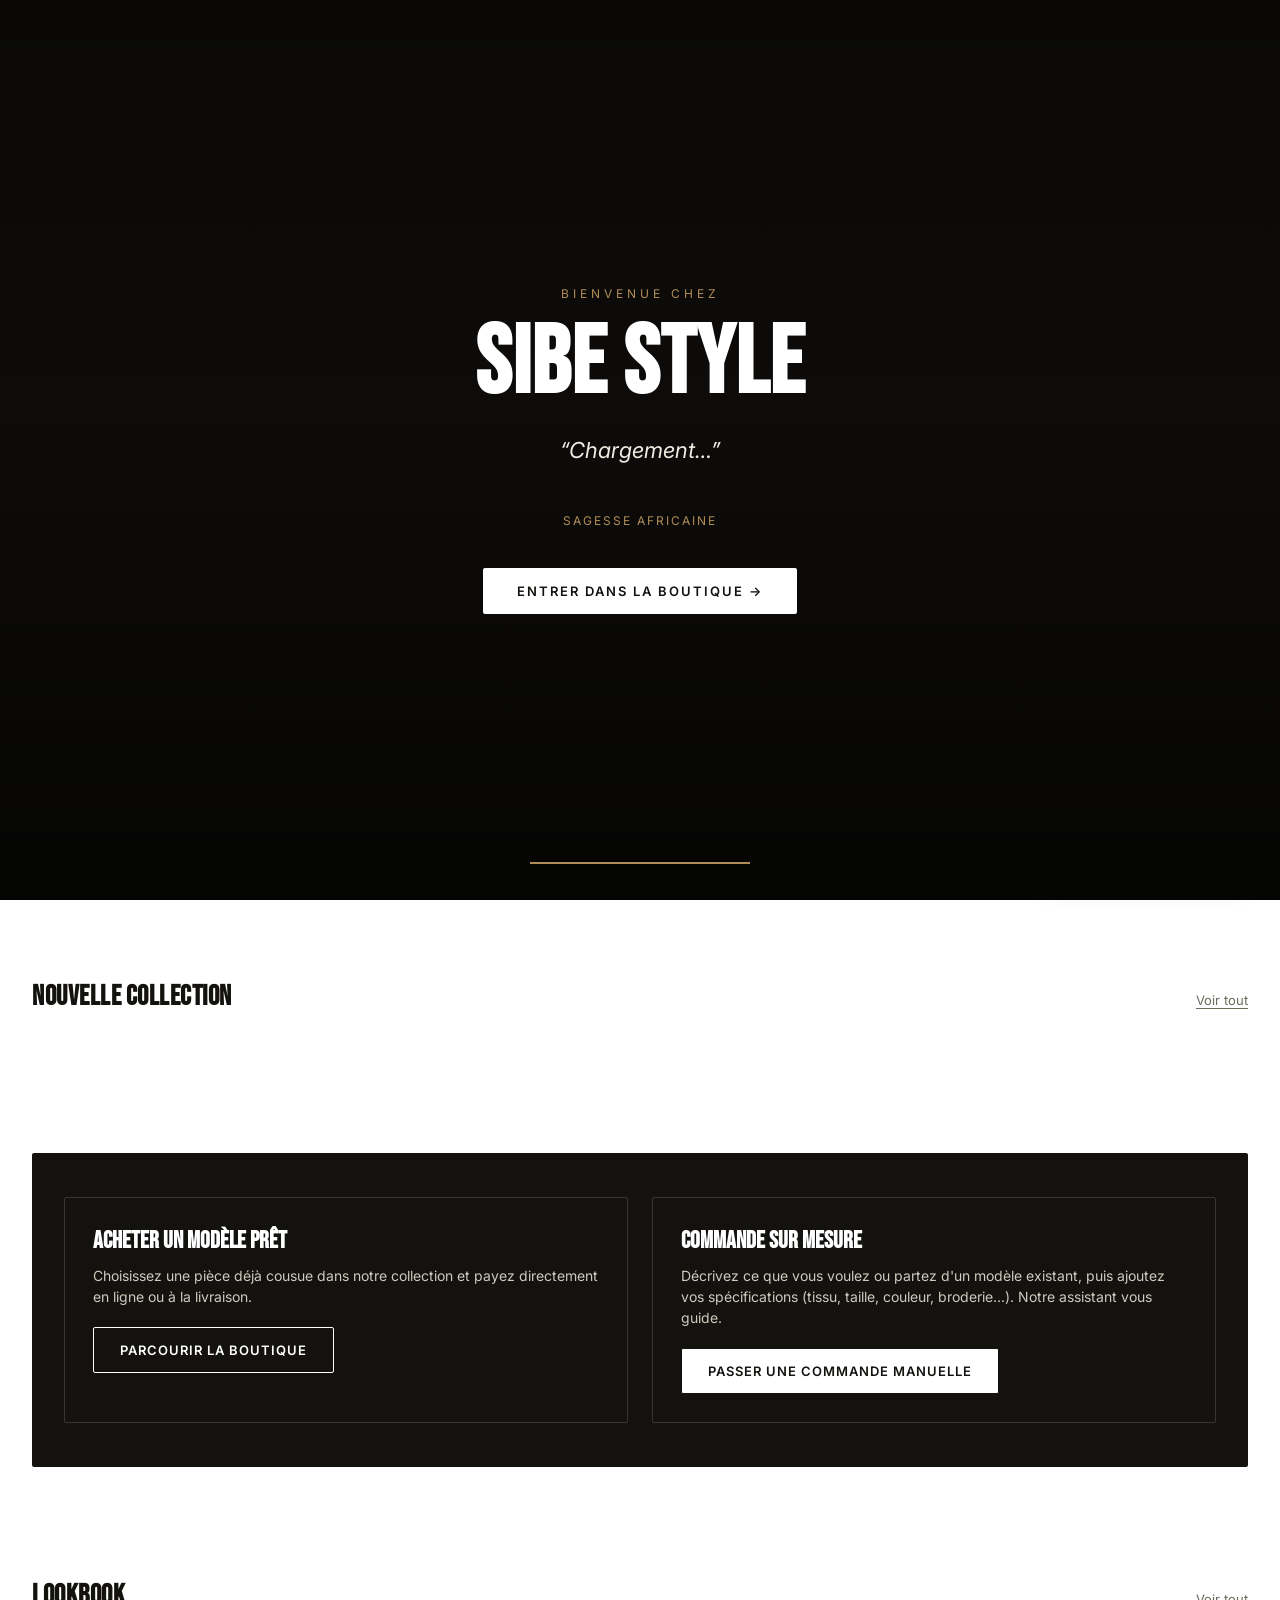
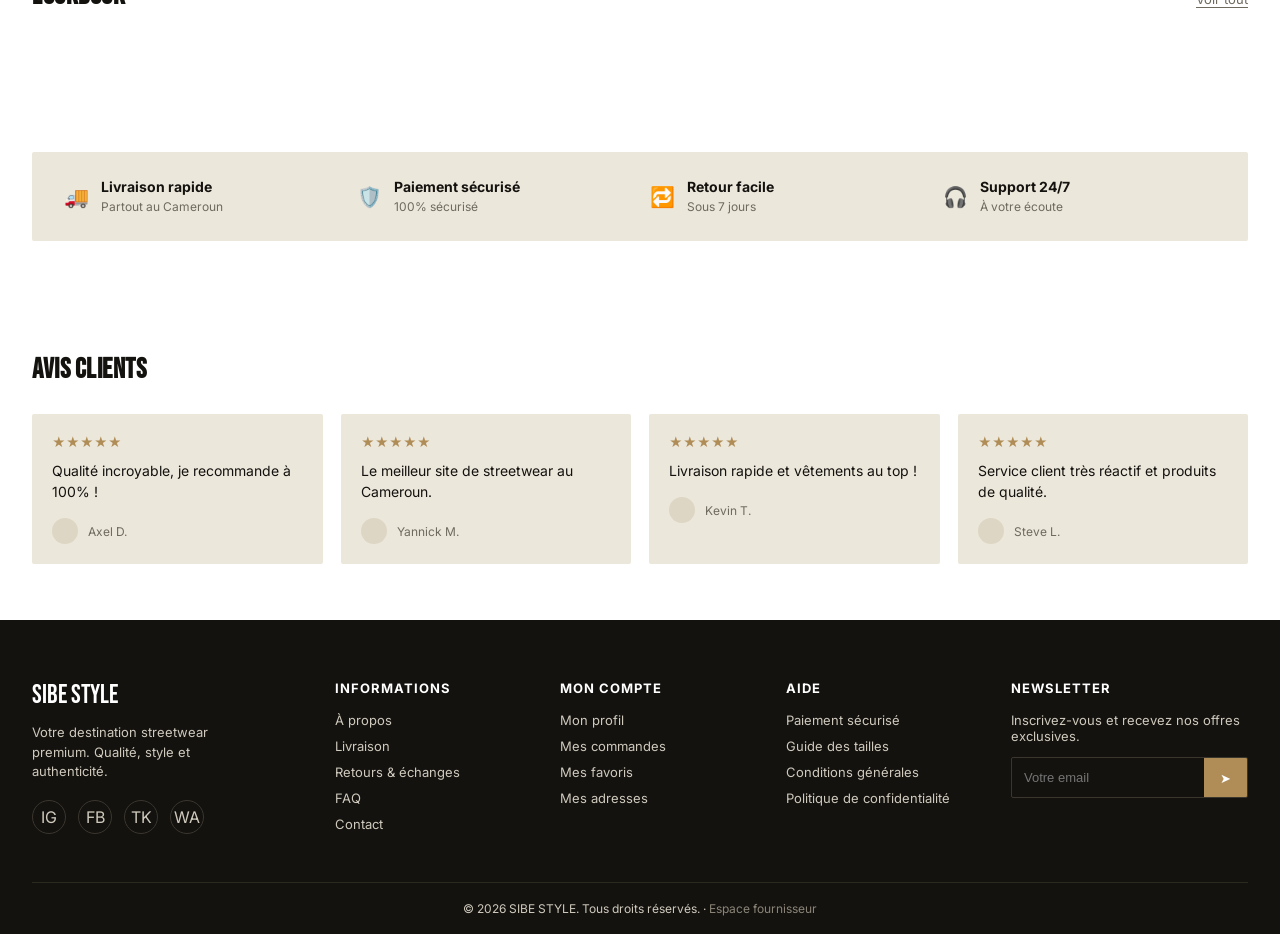
==== commit 83a76422: "Update index.html d" ====
--- a/index.html
+++ b/index.html
@@ -1,2430 +1,1492 @@
 <!DOCTYPE html>
 <html lang="fr">
 <head>
-    <meta charset="UTF-8">
-    <meta name="viewport" content="width=device-width, initial-scale=1.0">
-    <title>GROUPE EXPRESS — Repas Universitaires Abidjan</title>
-    <meta name="description" content="La meilleure restauration universitaire à Abidjan. Commandez vos repas en ligne, livraison rapide sur campus.">
-    <meta name="theme-color" content="#FF6B35">
-    <meta name="mobile-web-app-capable" content="yes">
-    <meta name="apple-mobile-web-app-capable" content="yes">
-    <meta name="apple-mobile-web-app-status-bar-style" content="black-translucent">
-    <meta name="apple-mobile-web-app-title" content="GE Food">
-    <link rel="manifest" href="manifest.json">
-    <link rel="apple-touch-icon" href="image/u.png">
-
-    <!-- Firebase -->
-    <script src="https://www.gstatic.com/firebasejs/10.9.0/firebase-app-compat.js"></script>
-    <script src="https://www.gstatic.com/firebasejs/10.9.0/firebase-messaging-compat.js"></script>
-
-    <!-- Fonts -->
-    <link rel="preconnect" href="https://fonts.googleapis.com">
-    <link href="https://fonts.googleapis.com/css2?family=Playfair+Display:ital,wght@0,700;0,900;1,700&family=DM+Sans:wght@300;400;500;600&family=Space+Grotesk:wght@400;500;700&display=swap" rel="stylesheet">
-
-    <style>
-        /* =================== RESET & BASE =================== */
-        *, *::before, *::after { margin: 0; padding: 0; box-sizing: border-box; }
-
-        :root {
-            --flame: #FF6B35;
-            --flame-deep: #E8521A;
-            --saffron: #FFA726;
-            --cream: #FFF8F0;
-            --warm-white: #FFFDF9;
-            --charcoal: #1A1A1A;
-            --ink: #2D2D2D;
-            --muted: #7A7A7A;
-            --soft: #F5EDE3;
-            --border: #EDE0D4;
-            --green: #2ECC71;
-            --red: #E74C3C;
-            --card-shadow: 0 8px 40px rgba(255,107,53,0.12);
-            --shadow-lg: 0 20px 60px rgba(0,0,0,0.15);
-            --radius: 20px;
-            --radius-sm: 12px;
-        }
-
-        html { overflow-x: hidden; scroll-behavior: smooth; }
-
-        body {
-            font-family: 'DM Sans', sans-serif;
-            background: var(--warm-white);
-            color: var(--ink);
-            line-height: 1.6;
-            overflow-x: hidden;
-        }
-
-        /* =================== HERO HEADER =================== */
-        .site-header {
-            position: sticky; top: 0; z-index: 200;
-            background: rgba(255,253,249,0.96);
-            backdrop-filter: blur(20px);
-            border-bottom: 1px solid var(--border);
-            padding: 0 24px;
-        }
-
-        .header-inner {
-            max-width: 1100px; margin: 0 auto;
-            display: flex; align-items: center;
-            justify-content: space-between;
-            height: 68px; gap: 16px;
-        }
-
-        .brand {
-            display: flex; align-items: center; gap: 12px;
-            text-decoration: none;
-        }
-
-        .brand-logo {
-            width: 46px; height: 46px;
-            border-radius: 14px;
-            background: var(--flame);
-            display: flex; align-items: center; justify-content: center;
-            font-size: 22px;
-            box-shadow: 0 4px 14px rgba(255,107,53,0.4);
-            overflow: hidden;
-            flex-shrink: 0;
-        }
-        .brand-logo img {
-            width: 100%; height: 100%;
-            object-fit: cover;
-            border-radius: 14px;
-            display: block;
-        }
-
-        .brand-text .name {
-            font-family: 'Space Grotesk', sans-serif;
-            font-weight: 700; font-size: 15px;
-            color: var(--charcoal); letter-spacing: -0.3px;
-        }
-
-        .brand-text .tagline {
-            font-size: 11px; color: var(--muted);
-            letter-spacing: 0.5px;
-        }
-
-        .header-actions {
-            display: flex; align-items: center; gap: 10px;
-        }
-
-        .btn-icon {
-            width: 44px; height: 44px;
-            border-radius: 12px; border: 1.5px solid var(--border);
-            background: white; cursor: pointer;
-            display: flex; align-items: center; justify-content: center;
-            font-size: 18px; transition: all 0.2s ease;
-            position: relative;
-        }
-
-        .btn-icon:hover { border-color: var(--flame); transform: translateY(-1px); }
-
-        .badge {
-            position: absolute; top: -6px; right: -6px;
-            background: var(--flame); color: white;
-            border-radius: 50%; width: 20px; height: 20px;
-            font-size: 11px; font-weight: 700;
-            display: flex; align-items: center; justify-content: center;
-            border: 2px solid white;
-        }
-
-        .btn-whatsapp {
-            background: #25D366; color: white;
-            border: none; border-radius: 12px;
-            padding: 10px 16px; cursor: pointer;
-            font-family: 'DM Sans', sans-serif;
-            font-size: 13px; font-weight: 600;
-            display: flex; align-items: center; gap: 6px;
-            text-decoration: none;
-            transition: all 0.2s ease;
-        }
-
-        .btn-whatsapp:hover { transform: translateY(-1px); box-shadow: 0 6px 20px rgba(37,211,102,0.3); }
-
-        /* =================== HERO SECTION =================== */
-        .hero {
-            background: linear-gradient(135deg, #FF6B35 0%, #FF8C42 40%, #FFA726 100%);
-            padding: 60px 24px 100px;
-            position: relative; overflow: hidden;
-        }
-
-        .hero::before {
-            content: '';
-            position: absolute; inset: 0;
-            background-image: url('image/spa.jpg'), url('image/garba.jpg'), url('image/ATIEKEPOULET.jpg');
-            background-size: cover;
-            background-position: center;
-            background-repeat: no-repeat;
-            filter: saturate(1.3) brightness(0.75);
-            z-index: 0;
-        }
-
-        .hero::after {
-            content: '';
-            position: absolute; inset: 0;
-            background: linear-gradient(
-                135deg,
-                rgba(200, 60, 10, 0.52) 0%,
-                rgba(230, 110, 30, 0.38) 50%,
-                rgba(255, 167, 38, 0.28) 100%
-            );
-            z-index: 0;
-        }
-
-        .discover-btn {
-            display: inline-flex;
-            align-items: center;
-            gap: 10px;
-            margin-top: 32px;
-            background: white;
-            color: var(--flame);
-            border: none;
-            border-radius: 100px;
-            padding: 14px 28px;
-            font-family: 'Space Grotesk', sans-serif;
-            font-size: 15px;
-            font-weight: 700;
-            cursor: pointer;
-            box-shadow: 0 8px 28px rgba(0,0,0,0.2);
-            transition: all 0.3s ease;
-            text-decoration: none;
-        }
-
-        .discover-btn:hover { transform: translateY(-3px); box-shadow: 0 14px 36px rgba(0,0,0,0.28); }
-        .discover-btn:active { transform: scale(0.97); }
-
-        .discover-arrow {
-            display: flex; align-items: center; justify-content: center;
-            width: 28px; height: 28px;
-            background: var(--flame); color: white;
-            border-radius: 50%; font-size: 14px;
-            animation: arrowBounce 1.4s ease-in-out infinite;
-        }
-
-        @keyframes arrowBounce {
-            0%, 100% { transform: translateY(0); }
-            50%       { transform: translateY(5px); }
-        }
-
-        .hero-inner {
-            max-width: 1100px; margin: 0 auto;
-            position: relative; z-index: 2;
-            display: grid; grid-template-columns: 1fr auto;
-            align-items: center; gap: 40px;
-        }
-
-        .hero h1 {
-            font-family: 'Playfair Display', serif;
-            font-size: clamp(2rem, 5vw, 3.5rem);
-            font-weight: 900; color: white;
-            line-height: 1.1; margin-bottom: 12px;
-        }
-
-        .hero h1 em { font-style: italic; opacity: 0.85; }
-
-        .hero p {
-            color: rgba(255,255,255,0.85);
-            font-size: 16px; max-width: 500px;
-            margin-bottom: 28px;
-        }
-
-        .hero-stats { display: flex; gap: 28px; flex-wrap: wrap; }
-
-        .hero-stat strong {
-            display: block;
-            font-family: 'Space Grotesk', sans-serif;
-            font-size: 1.8rem; font-weight: 700; color: white;
-        }
-
-        .hero-stat span { font-size: 12px; color: rgba(255,255,255,0.8); letter-spacing: 0.5px; }
-
-        .hero-badge-wrap { display: flex; flex-direction: column; align-items: center; gap: 12px; }
-
-        .hero-badge {
-            background: white; border-radius: 24px; padding: 20px 24px;
-            text-align: center; box-shadow: var(--shadow-lg);
-        }
-
-        .hero-badge .big-emoji { font-size: 3rem; display: block; margin-bottom: 6px; }
-        .hero-badge .label { font-family: 'Space Grotesk', sans-serif; font-weight: 700; font-size: 13px; color: var(--charcoal); }
-        .hero-badge .sub { font-size: 11px; color: var(--muted); }
-
-        .time-banner {
-            background: rgba(255,255,255,0.2);
-            border-radius: 50px; padding: 8px 20px;
-            display: inline-flex; align-items: center; gap: 8px;
-            font-size: 13px; color: white; font-weight: 600;
-        }
-
-        /* =================== ADS SLIDER =================== */
-        .promo-section { background: var(--soft); padding: 12px 20px; border-bottom: 1px solid var(--border); }
-        .promo-inner { max-width: 1100px; margin: 0 auto; }
-        .promo-track { position: relative; overflow: hidden; border-radius: 18px; cursor: grab; user-select: none; -webkit-user-select: none; }
-        .promo-slides { display: flex; transition: transform 0.5s cubic-bezier(.4,0,.2,1); }
-
-        .promo-slide {
-            min-width: 100%; height: 120px; position: relative;
-            border-radius: 18px; overflow: hidden; cursor: pointer;
-        }
-
-        .promo-slide img { width: 100%; height: 100%; object-fit: cover; }
-
-        .promo-slide-overlay {
-            position: absolute; inset: 0;
-            background: linear-gradient(90deg, rgba(0,0,0,0.6) 0%, transparent 60%);
-            display: flex; flex-direction: column;
-            justify-content: flex-end; padding: 20px 24px;
-        }
-
-        .promo-slide-overlay h3 { font-family: 'Playfair Display', serif; font-size: 1.4rem; color: white; margin-bottom: 4px; }
-        .promo-slide-overlay p { font-size: 13px; color: rgba(255,255,255,0.85); }
-
-        .promo-nav { display: flex; justify-content: center; gap: 6px; margin-top: 10px; }
-
-        .promo-dot {
-            width: 8px; height: 8px; border-radius: 50%;
-            background: var(--border); border: none; cursor: pointer;
-            transition: all 0.3s ease; padding: 0;
-        }
-
-        .promo-dot.active { background: var(--flame); width: 22px; border-radius: 4px; }
-
-        /* =================== NAV PILLS =================== */
-        .nav-pills-section { padding: 20px 24px; border-bottom: 1px solid var(--border); }
-        .nav-pills-inner { max-width: 1100px; margin: 0 auto; }
-
-        .nav-pills {
-            display: flex; gap: 10px;
-            overflow-x: auto; padding-bottom: 4px;
-            scrollbar-width: none;
-        }
-
-        .nav-pills::-webkit-scrollbar { display: none; }
-
-        .pill {
-            display: flex; align-items: center; gap: 7px;
-            padding: 10px 18px; border-radius: 50px;
-            border: 1.5px solid var(--border);
-            background: white; cursor: pointer;
-            font-family: 'DM Sans', sans-serif;
-            font-size: 13px; font-weight: 500;
-            color: var(--ink); white-space: nowrap;
-            text-decoration: none;
-            transition: all 0.2s ease; flex-shrink: 0;
-        }
-
-        .pill:hover, .pill.active {
-            background: var(--flame); color: white;
-            border-color: var(--flame);
-            box-shadow: 0 4px 12px rgba(255,107,53,0.3);
-        }
-
-        .pill-badge {
-            background: var(--red); color: white;
-            border-radius: 50%; width: 18px; height: 18px;
-            font-size: 10px; font-weight: 700;
-            display: flex; align-items: center; justify-content: center;
-        }
-
-        /* =================== TIME ALERT =================== */
-        .time-alert {
-            display: none; margin: 0 24px;
-            background: #FFF3CD; border: 1px solid #FFC107;
-            border-radius: var(--radius-sm);
-            padding: 12px 20px; text-align: center;
-            font-size: 14px; font-weight: 600; color: #856404;
-            margin-top: 16px;
-        }
-
-        /* =================== MAIN CONTAINER =================== */
-        .container { max-width: 1100px; margin: 0 auto; padding: 0 24px; }
-
-        /* =================== SECTION TITLE =================== */
-        .section-header {
-            display: flex; align-items: center;
-            justify-content: space-between;
-            margin-bottom: 24px; padding-top: 40px;
-        }
-
-        .section-header h2 { font-family: 'Playfair Display', serif; font-size: 1.75rem; font-weight: 700; color: var(--charcoal); }
-        .section-header h2 span { color: var(--flame); }
-
-        .view-all { font-size: 13px; font-weight: 600; color: var(--flame); text-decoration: none; display: flex; align-items: center; gap: 4px; }
-
-        /* =================== NOUVEAU AU MENU (bande horizontale, réutilise .dish-card) =================== */
-        .new-menu-section { padding: 24px 20px 4px; max-width: 1100px; margin: 0 auto; }
-        .new-menu-section > h2 { font-family: 'Space Grotesk', sans-serif; font-size: 1.15rem; font-weight: 700; color: var(--charcoal); margin-bottom: 14px; }
-        .new-menu-scroll {
-            display: flex; gap: 14px; overflow-x: auto;
-            scrollbar-width: none; padding-bottom: 6px;
-        }
-        .new-menu-scroll::-webkit-scrollbar { display: none; }
-        .new-menu-scroll .dish-card { flex-shrink: 0; width: 160px; }
-
-
-        /* =================== CATEGORY SECTION =================== */
-        .category-section { margin-bottom: 40px; }
-
-        .category-header {
-            display: flex; align-items: center; gap: 12px;
-            margin-bottom: 16px; padding: 14px 18px;
-            background: white; border-radius: var(--radius-sm);
-            border: 1px solid var(--border);
-            box-shadow: 0 2px 8px rgba(0,0,0,0.04);
-        }
-
-        .category-icon { width: 40px; height: 40px; background: var(--soft); border-radius: 10px; display: flex; align-items: center; justify-content: center; font-size: 20px; }
-        .category-header h3 { font-family: 'Space Grotesk', sans-serif; font-size: 1.05rem; font-weight: 700; color: var(--charcoal); }
-        .category-count { margin-left: auto; background: var(--soft); color: var(--muted); border-radius: 50px; padding: 3px 12px; font-size: 12px; font-weight: 600; }
-
-        /* =================== DISH GRID =================== */
-        .dishes-grid {
-            display: grid;
-            grid-template-columns: repeat(auto-fill, minmax(200px, 1fr));
-            gap: 16px;
-        }
-
-        .dish-card {
-            background: white; border-radius: var(--radius);
-            border: 1px solid var(--border);
-            overflow: hidden; transition: all 0.3s ease;
-            position: relative;
-        }
-
-        .dish-card:hover { transform: translateY(-6px); box-shadow: var(--card-shadow); border-color: rgba(255,107,53,0.3); }
-
-        .dish-image {
-            width: 100%; aspect-ratio: 1;
-            object-fit: cover; display: block;
-            background: var(--soft);
-            transition: transform 0.4s ease;
-            cursor: zoom-in;
-        }
-
-        .dish-card:hover .dish-image { transform: scale(1.05); }
-
-        .dish-image-wrap {
-            overflow: hidden; position: relative;
-            cursor: zoom-in;
-        }
-
-        .dish-new-tag {
-            position: absolute; top: 10px; left: 10px;
-            background: var(--flame); color: white;
-            border-radius: 50px; padding: 3px 10px;
-            font-size: 10px; font-weight: 700; letter-spacing: 0.5px;
-        }
-
-        .dish-body { padding: 14px; }
-
-        .dish-name { font-family: 'Space Grotesk', sans-serif; font-size: 14px; font-weight: 600; color: var(--charcoal); margin-bottom: 4px; line-height: 1.3; }
-
-        .dish-desc {
-            font-size: 12px; color: var(--muted);
-            margin-bottom: 12px; line-height: 1.4;
-            display: -webkit-box;
-            -webkit-line-clamp: 2;
-            -webkit-box-orient: vertical;
-            overflow: hidden;
-        }
-
-        .dish-footer { display: flex; align-items: center; justify-content: space-between; }
-
-        .dish-price { font-family: 'Space Grotesk', sans-serif; font-size: 16px; font-weight: 700; color: var(--flame); }
-
-        .add-btn {
-            width: 34px; height: 34px;
-            background: #FFC531; color: #4A2E00;
-            border: none; border-radius: 50%;
-            cursor: pointer; font-size: 18px; font-weight: 700;
-            display: flex; align-items: center; justify-content: center;
-            transition: all 0.2s ease;
-        }
-
-        .add-btn:hover { background: #FFB300; transform: scale(1.1); }
-        .add-btn:active { transform: scale(0.95); }
-
-        /* =================== CHEF SECTION =================== */
-        .chefs-section { padding: 60px 0; }
-
-        .chefs-grid { display: grid; grid-template-columns: repeat(auto-fill, minmax(240px, 1fr)); gap: 20px; margin-top: 8px; }
-
-        .chef-card {
-            background: white; border-radius: var(--radius);
-            border: 1px solid var(--border);
-            overflow: hidden; text-align: center;
-            transition: all 0.3s ease; padding: 28px 20px;
-        }
-
-        .chef-card:hover { transform: translateY(-4px); box-shadow: var(--card-shadow); }
-
-        .chef-avatar {
-            width: 80px; height: 80px; border-radius: 50%;
-            margin: 0 auto 14px;
-            background: linear-gradient(135deg, var(--flame), var(--saffron));
-            display: flex; align-items: center; justify-content: center;
-            font-size: 2.5rem; overflow: hidden;
-            border: 3px solid var(--soft);
-        }
-
-        .chef-avatar img { width: 100%; height: 100%; object-fit: cover; }
-        .chef-name { font-family: 'Space Grotesk', sans-serif; font-weight: 700; font-size: 16px; color: var(--charcoal); margin-bottom: 4px; }
-        .chef-role { font-size: 13px; color: var(--flame); font-weight: 500; margin-bottom: 10px; }
-        .chef-bio { font-size: 13px; color: var(--muted); line-height: 1.5; }
-        .chef-stars { display: flex; justify-content: center; gap: 3px; margin-top: 12px; font-size: 14px; color: var(--saffron); }
-
-        /* =================== TESTIMONIALS =================== */
-        .testimonials-section { background: var(--soft); padding: 60px 24px; }
-        .testimonials-inner { max-width: 1100px; margin: 0 auto; }
-        .testimonials-header { text-align: center; margin-bottom: 36px; }
-        .testimonials-header h2 { font-family: 'Playfair Display', serif; font-size: 2rem; font-weight: 700; color: var(--charcoal); margin-bottom: 8px; }
-        .testimonials-header p { color: var(--muted); font-size: 15px; }
-        .testimonials-grid { display: grid; grid-template-columns: repeat(auto-fill, minmax(280px, 1fr)); gap: 20px; }
-
-        .testimonial-card { background: white; border-radius: var(--radius); padding: 24px; border: 1px solid var(--border); transition: all 0.3s ease; }
-        .testimonial-card:hover { transform: translateY(-4px); box-shadow: var(--card-shadow); }
-        .testimonial-stars { color: var(--saffron); font-size: 16px; margin-bottom: 12px; }
-        .testimonial-text { font-size: 14px; color: var(--ink); line-height: 1.6; font-style: italic; margin-bottom: 16px; }
-        .testimonial-author { display: flex; align-items: center; gap: 10px; }
-        .testimonial-avatar { width: 40px; height: 40px; border-radius: 50%; background: linear-gradient(135deg, var(--flame), var(--saffron)); display: flex; align-items: center; justify-content: center; font-size: 1.2rem; font-weight: 700; color: white; font-family: 'Space Grotesk', sans-serif; }
-        .testimonial-name { font-family: 'Space Grotesk', sans-serif; font-weight: 600; font-size: 14px; color: var(--charcoal); }
-        .testimonial-meta { font-size: 12px; color: var(--muted); }
-
-        /* =================== HOW IT WORKS =================== */
-        .how-section { padding: 60px 0; }
-        .how-steps { display: grid; grid-template-columns: repeat(auto-fill, minmax(220px, 1fr)); gap: 20px; margin-top: 8px; }
-
-        .how-step { background: white; border-radius: var(--radius); border: 1px solid var(--border); padding: 28px 20px; text-align: center; transition: all 0.3s ease; }
-        .how-step:hover { transform: translateY(-4px); box-shadow: var(--card-shadow); }
-
-        .step-number { width: 50px; height: 50px; background: var(--flame); color: white; border-radius: 50%; margin: 0 auto 14px; display: flex; align-items: center; justify-content: center; font-family: 'Space Grotesk', sans-serif; font-size: 1.3rem; font-weight: 700; }
-        .step-icon { font-size: 1.8rem; margin-bottom: 10px; }
-        .how-step h4 { font-family: 'Space Grotesk', sans-serif; font-weight: 700; font-size: 15px; color: var(--charcoal); margin-bottom: 8px; }
-        .how-step p { font-size: 13px; color: var(--muted); line-height: 1.5; }
-
-        /* =================== FOOTER =================== */
-        .site-footer { background: var(--charcoal); color: white; padding: 50px 24px 24px; }
-
-        .footer-inner { max-width: 1100px; margin: 0 auto; display: grid; grid-template-columns: 2fr 1fr 1fr; gap: 40px; margin-bottom: 40px; }
-        .footer-brand p { font-size: 14px; color: #888; margin-top: 12px; line-height: 1.6; }
-        .footer-brand .footer-logo { display: flex; align-items: center; gap: 10px; margin-bottom: 4px; }
-        .footer-logo-icon { width: 38px; height: 38px; background: var(--flame); border-radius: 10px; display: flex; align-items: center; justify-content: center; font-size: 18px; }
-        .footer-logo-text { font-family: 'Space Grotesk', sans-serif; font-weight: 700; font-size: 16px; }
-        .footer-col h4 { font-family: 'Space Grotesk', sans-serif; font-weight: 700; font-size: 13px; text-transform: uppercase; letter-spacing: 1px; color: #888; margin-bottom: 16px; }
-        .footer-col ul { list-style: none; }
-        .footer-col ul li { margin-bottom: 10px; }
-        .footer-col ul li a { color: #ccc; text-decoration: none; font-size: 14px; transition: color 0.2s; }
-        .footer-col ul li a:hover { color: var(--flame); }
-        .footer-bottom { border-top: 1px solid #333; padding-top: 20px; text-align: center; font-size: 13px; color: #666; }
-
-        /* =================== MODALS =================== */
-        .modal-overlay {
-            display: none; position: fixed; inset: 0;
-            background: rgba(0,0,0,0.6);
-            z-index: 1000; align-items: center; justify-content: center;
-            padding: 20px; backdrop-filter: blur(4px);
-        }
-
-        .modal-overlay.show { display: flex; }
-
-        .modal-box {
-            background: white; border-radius: 24px;
-            width: 100%; max-width: 480px;
-            max-height: 90vh; overflow-y: auto;
-            position: relative;
-            box-shadow: var(--shadow-lg);
-            animation: modalIn 0.3s cubic-bezier(.34,1.56,.64,1);
-        }
-
-        @keyframes modalIn {
-            from { opacity: 0; transform: scale(0.9) translateY(20px); }
-            to { opacity: 1; transform: scale(1) translateY(0); }
-        }
-
-        .modal-header {
-            padding: 24px 24px 16px;
-            border-bottom: 1px solid var(--border);
-            position: sticky; top: 0; background: white;
-            z-index: 1; border-radius: 24px 24px 0 0;
-        }
-
-        .modal-header h3 { font-family: 'Space Grotesk', sans-serif; font-weight: 700; font-size: 1.1rem; color: var(--charcoal); }
-        .modal-header p { font-size: 13px; color: var(--muted); margin-top: 2px; }
-
-        .modal-close {
-            position: absolute; top: 16px; right: 16px;
-            width: 32px; height: 32px; border-radius: 50%;
-            background: var(--soft); border: none; cursor: pointer;
-            font-size: 16px; display: flex; align-items: center; justify-content: center;
-            transition: all 0.2s ease;
-        }
-
-        .modal-close:hover { background: var(--border); }
-        .modal-body { padding: 20px 24px 24px; }
-
-        /* Options */
-        .option-list { display: flex; flex-direction: column; gap: 10px; }
-
-        .option-item {
-            display: flex; align-items: center; justify-content: space-between;
-            padding: 14px 16px; border: 1.5px solid var(--border);
-            border-radius: var(--radius-sm); cursor: pointer;
-            transition: all 0.2s ease; background: white;
-        }
-
-        .option-item:hover { border-color: var(--flame); background: #FFF5F0; }
-        .option-item-left { display: flex; align-items: center; gap: 12px; }
-        .option-emoji { font-size: 1.5rem; }
-        .option-item-left h4 { font-family: 'Space Grotesk', sans-serif; font-weight: 600; font-size: 14px; color: var(--charcoal); }
-        .option-item-left p { font-size: 12px; color: var(--muted); }
-        .option-price { font-family: 'Space Grotesk', sans-serif; font-weight: 700; font-size: 15px; color: var(--flame); background: var(--soft); padding: 6px 12px; border-radius: 8px; }
-
-        /* Cart */
-        .cart-item-row { display: flex; align-items: center; gap: 12px; padding: 12px 0; border-bottom: 1px solid var(--border); }
-        .cart-item-row:last-child { border-bottom: none; }
-        .cart-item-info { flex: 1; }
-        .cart-item-name { font-weight: 600; font-size: 14px; color: var(--charcoal); }
-        .cart-item-price { font-size: 13px; color: var(--flame); margin-top: 2px; }
-        .cart-remove { background: none; border: none; cursor: pointer; color: var(--muted); font-size: 16px; padding: 6px; border-radius: 8px; transition: all 0.2s ease; }
-        .cart-remove:hover { color: var(--red); background: #FFF5F5; }
-        .cart-total-row { display: flex; justify-content: space-between; padding: 16px; background: var(--soft); border-radius: var(--radius-sm); margin: 16px 0; font-family: 'Space Grotesk', sans-serif; font-weight: 700; font-size: 16px; }
-        .cart-total-row span:last-child { color: var(--flame); }
-        .empty-cart { text-align: center; padding: 40px 20px; }
-        .empty-cart .icon { font-size: 3rem; margin-bottom: 12px; }
-        .empty-cart p { color: var(--muted); font-size: 14px; }
-
-        /* Form elements */
-        .form-group { margin-bottom: 16px; }
-        .form-group label { display: block; font-weight: 600; font-size: 13px; color: var(--charcoal); margin-bottom: 6px; }
-
-        .form-group input,
-        .form-group select,
-        .form-group textarea {
-            width: 100%; padding: 12px 14px;
-            border: 1.5px solid var(--border);
-            border-radius: var(--radius-sm);
-            font-family: 'DM Sans', sans-serif;
-            font-size: 15px; color: var(--ink);
-            background: white; transition: border-color 0.2s;
-        }
-
-        .form-group input:focus,
-        .form-group select:focus {
-            outline: none; border-color: var(--flame);
-            box-shadow: 0 0 0 3px rgba(255,107,53,0.1);
-        }
-
-        .form-error { font-size: 12px; color: var(--red); margin-top: 4px; display: none; }
-
-        /* Buttons */
-        .btn-primary {
-            width: 100%; padding: 15px;
-            background: var(--flame); color: white;
-            border: none; border-radius: var(--radius-sm);
-            font-family: 'Space Grotesk', sans-serif;
-            font-size: 15px; font-weight: 700; cursor: pointer;
-            transition: all 0.2s ease; margin-bottom: 8px;
-        }
-
-        .btn-primary:hover { background: var(--flame-deep); transform: translateY(-1px); }
-        .btn-primary:active { transform: scale(0.99); }
-        .btn-primary:disabled { opacity: 0.5; cursor: not-allowed; }
-
-        .btn-secondary {
-            width: 100%; padding: 13px;
-            background: var(--soft); color: var(--muted);
-            border: 1.5px solid var(--border); border-radius: var(--radius-sm);
-            font-family: 'Space Grotesk', sans-serif;
-            font-size: 14px; font-weight: 600; cursor: pointer;
-            transition: all 0.2s ease;
-        }
-
-        .btn-secondary:hover { background: var(--border); }
-        .btn-danger { background: var(--red); color: white; }
-
-        /* =================== SUCCESS MODAL =================== */
-        .success-modal { text-align: center; padding: 32px 24px; }
-
-        .success-icon {
-            width: 80px; height: 80px;
-            background: linear-gradient(135deg, #2ECC71, #27AE60);
-            border-radius: 50%; margin: 0 auto 16px;
-            display: flex; align-items: center; justify-content: center;
-            font-size: 2.5rem;
-            box-shadow: 0 8px 24px rgba(46,204,113,0.3);
-            animation: successBounce 0.6s cubic-bezier(.34,1.56,.64,1);
-        }
-
-        @keyframes successBounce {
-            from { transform: scale(0); opacity: 0; }
-            to { transform: scale(1); opacity: 1; }
-        }
-
-        .success-modal h3 { font-family: 'Playfair Display', serif; font-size: 1.6rem; color: var(--charcoal); margin-bottom: 6px; }
-
-        .success-code {
-            display: inline-block; background: var(--flame); color: white;
-            border-radius: 8px; padding: 8px 20px;
-            font-family: 'Space Grotesk', sans-serif; font-weight: 700; font-size: 1.1rem; margin: 12px 0;
-        }
-
-        .success-info-list { background: var(--soft); border-radius: var(--radius-sm); padding: 16px; margin: 16px 0; text-align: left; }
-        .success-info-item { display: flex; align-items: center; gap: 10px; padding: 8px 0; border-bottom: 1px solid var(--border); font-size: 14px; color: var(--ink); }
-        .success-info-item:last-child { border-bottom: none; }
-
-        /* =================== FLOATING BUTTONS =================== */
-        .fab-group { position: fixed; bottom: 24px; right: 20px; z-index: 500; display: flex; flex-direction: column; gap: 10px; }
-
-        .fab { width: 52px; height: 52px; border-radius: 50%; border: none; cursor: pointer; display: flex; align-items: center; justify-content: center; font-size: 20px; box-shadow: var(--shadow-lg); transition: all 0.2s ease; }
-        .fab:hover { transform: scale(1.1); }
-        .fab-cart { background: var(--flame); color: white; width: 58px; height: 58px; font-size: 22px; position: relative; }
-        .fab-notif { background: white; color: var(--ink); border: 1px solid var(--border); }
-        .fab-install { background: linear-gradient(135deg, #2ECC71, #27AE60); color: white; }
-
-        /* =================== TOAST =================== */
-        .toast {
-            position: fixed; top: 80px; right: 20px; z-index: 9999;
-            background: var(--charcoal); color: white;
-            padding: 12px 20px; border-radius: var(--radius-sm);
-            font-size: 14px; font-weight: 500;
-            display: flex; align-items: center; gap: 10px;
-            box-shadow: var(--shadow-lg);
-            animation: toastIn 0.3s ease;
-            max-width: 300px;
-        }
-
-        @keyframes toastIn {
-            from { opacity: 0; transform: translateX(40px); }
-            to { opacity: 1; transform: translateX(0); }
-        }
-
-        @keyframes toastOut {
-            from { opacity: 1; transform: translateX(0); }
-            to { opacity: 0; transform: translateX(40px); }
-        }
-
-        /* =================== QUANTITY MODAL =================== */
-        .qty-controls { display: flex; align-items: center; gap: 16px; justify-content: center; margin: 20px 0; }
-
-        .qty-btn { width: 44px; height: 44px; border-radius: 50%; border: 2px solid var(--border); background: white; cursor: pointer; font-size: 22px; display: flex; align-items: center; justify-content: center; transition: all 0.2s ease; font-weight: 700; }
-        .qty-btn:hover { border-color: var(--flame); color: var(--flame); }
-        .qty-display { font-family: 'Space Grotesk', sans-serif; font-size: 2rem; font-weight: 700; color: var(--charcoal); min-width: 60px; text-align: center; }
-
-        /* =================== ORDERS HISTORY =================== */
-        .order-history-item { background: var(--soft); border-radius: var(--radius-sm); padding: 14px 16px; margin-bottom: 10px; }
-        .order-history-item .code { font-family: 'Space Grotesk', sans-serif; font-weight: 700; color: var(--flame); font-size: 14px; }
-        .order-history-item .date { font-size: 12px; color: var(--muted); }
-        .order-history-item .summary { font-size: 13px; color: var(--ink); margin-top: 6px; }
-
-        /* =================== RESPONSIVE =================== */
-        @media (max-width: 768px) {
-            .hero-inner { grid-template-columns: 1fr; gap: 24px; }
-            .hero-badge-wrap { display: none; }
-            .featured-img { height: 160px; }
-            .footer-inner { grid-template-columns: 1fr; gap: 24px; }
-            .dishes-grid { grid-template-columns: repeat(2, 1fr); gap: 10px; }
-            .dish-body { padding: 10px; }
-            .section-header { padding-top: 28px; }
-            .site-header { padding: 0 16px; }
-            .container { padding: 0 16px; }
-        }
-
-        @media (max-width: 480px) {
-            .hero { padding: 40px 16px 60px; }
-            .hero h1 { font-size: 1.7rem; }
-            .hero-stats { gap: 20px; }
-            .hero-stat strong { font-size: 1.4rem; }
-        }
-
-        /* =================== INSTALL STEPS =================== */
-        .install-step { display: flex; align-items: flex-start; gap: 14px; padding: 14px; border: 1px solid var(--border); border-radius: 14px; margin-bottom: 10px; background: var(--soft); }
-        .install-step-num { width: 32px; height: 32px; border-radius: 50%; background: var(--flame); color: white; font-weight: 700; font-size: 14px; display: flex; align-items: center; justify-content: center; flex-shrink: 0; }
-        .install-step-text strong { display: block; font-size: 14px; color: var(--charcoal); margin-bottom: 3px; }
-        .install-step-text p { font-size: 12px; color: var(--muted); margin: 0; }
-
-        /* =================== SCROLLBAR =================== */
-        ::-webkit-scrollbar { width: 6px; }
-        ::-webkit-scrollbar-track { background: var(--soft); }
-        ::-webkit-scrollbar-thumb { background: var(--border); border-radius: 3px; }
-        ::-webkit-scrollbar-thumb:hover { background: var(--flame); }
-
-        /* =================== SCROLL INDICATOR =================== */
-        .scroll-indicator { position: fixed; right: 10px; top: 50%; transform: translateY(-50%); z-index: 300; display: flex; flex-direction: column; align-items: center; gap: 4px; opacity: 0; transition: opacity 0.4s ease; pointer-events: none; }
-        .scroll-indicator.visible { opacity: 1; }
-        .scroll-indicator.hidden  { opacity: 0; }
-        .scroll-track { width: 3px; height: 60px; background: rgba(255,107,53,0.15); border-radius: 3px; position: relative; overflow: hidden; }
-        .scroll-thumb { width: 100%; background: var(--flame); border-radius: 3px; position: absolute; top: 0; transition: height 0.1s, top 0.1s; min-height: 8px; }
-        .scroll-arrow-down { width: 20px; height: 20px; background: var(--flame); border-radius: 50%; display: flex; align-items: center; justify-content: center; font-size: 10px; color: white; animation: scrollBounce 1.2s ease-in-out infinite; }
-
-        @keyframes scrollBounce {
-            0%, 100% { transform: translateY(0); }
-            50%       { transform: translateY(4px); }
-        }
-
-        /* =================== SWIPE HINT =================== */
-        .pills-wrapper { position: relative; }
-
-        .swipe-hint { position: absolute; right: 0; top: 0; bottom: 0; width: 48px; background: linear-gradient(to right, transparent, rgba(255,255,255,0.95)); display: flex; align-items: center; justify-content: flex-end; padding-right: 6px; pointer-events: none; z-index: 2; transition: opacity 0.4s ease; }
-
-        .swipe-hint-arrow { display: flex; flex-direction: column; align-items: center; gap: 1px; }
-
-        .swipe-hint-arrow span { display: block; width: 6px; height: 6px; border-right: 2px solid var(--flame); border-top: 2px solid var(--flame); transform: rotate(45deg); opacity: 0; animation: swipeChevron 1.4s ease-in-out infinite; }
-
-        .swipe-hint-arrow span:nth-child(1) { animation-delay: 0s; }
-        .swipe-hint-arrow span:nth-child(2) { animation-delay: 0.18s; }
-        .swipe-hint-arrow span:nth-child(3) { animation-delay: 0.36s; }
-
-        @keyframes swipeChevron {
-            0%   { opacity: 0; transform: rotate(45deg) translate(-2px, -2px); }
-            50%  { opacity: 1; }
-            100% { opacity: 0; transform: rotate(45deg) translate(2px, 2px); }
-        }
-
-        .swipe-hint.hidden { opacity: 0; }
-
-        /* =================== DISH PREVIEW MODAL (style Chicken Nation) =================== */
-        .dish-preview-img-wrap {
-            overflow: hidden;
-            border-radius: 24px 24px 0 0;
-            max-height: 320px;
-            position: relative;
-        }
-
-        #preview-img {
-            width: 100%; height: 320px;
-            object-fit: cover; display: block;
-            transition: transform 0.4s ease;
-        }
-
-        #dish-preview-modal .modal-box:hover #preview-img {
-            transform: scale(1.03);
-        }
-
-        .preview-top-actions {
-            position: absolute; top: 16px; left: 16px; right: 16px;
-            display: flex; align-items: center; justify-content: space-between;
-            z-index: 10;
-        }
-        .preview-icon-btn {
-            width: 38px; height: 38px; border-radius: 50%;
-            background: white; border: none; cursor: pointer;
-            display: flex; align-items: center; justify-content: center;
-            font-size: 16px; box-shadow: 0 2px 10px rgba(0,0,0,0.15);
-        }
-        .preview-icon-actions { display: flex; gap: 8px; }
-        .preview-price-pill {
-            display: inline-flex; align-items: baseline; gap: 8px;
-            background: #FFC531; color: #4A2E00;
-            border-radius: 50px; padding: 8px 18px;
-            font-family: 'Space Grotesk', sans-serif; font-weight: 700;
-            margin-top: -22px; position: relative; z-index: 5;
-            box-shadow: 0 4px 14px rgba(0,0,0,0.12);
-        }
-        .preview-price-old { font-size: 12px; text-decoration: line-through; opacity: 0.6; font-weight: 500; }
-        .preview-badges-row { display: flex; gap: 8px; margin: 12px 0 8px; }
-        .preview-badge-pill {
-            background: var(--soft); color: var(--flame);
-            border-radius: 50px; padding: 4px 12px;
-            font-size: 11px; font-weight: 700; text-transform: uppercase; letter-spacing: 0.3px;
-        }
-        .preview-sticky-bar {
-            display: flex; align-items: center; gap: 14px;
-            padding: 14px; background: white;
-            position: sticky; bottom: 0; border-top: 1px solid var(--border);
-        }
-        .preview-sticky-bar .price-block { flex: 1; }
-        .preview-sticky-bar .price-block .label { font-size: 11px; color: var(--muted); }
-        .preview-sticky-bar .price-block .value { font-family: 'Space Grotesk', sans-serif; font-weight: 700; font-size: 1.3rem; color: var(--flame); }
-        .preview-add-btn {
-            background: var(--flame); color: white; border: none;
-            border-radius: 50px; padding: 14px 28px;
-            font-family: 'Space Grotesk', sans-serif; font-size: 15px; font-weight: 700;
-            cursor: pointer; display: flex; align-items: center; gap: 8px;
-            transition: all 0.2s ease;
-        }
-        .preview-add-btn:hover { background: var(--flame-deep); }
-
-        /* =================== CHICKEN-NATION-STYLE TOPBAR =================== */
-        .ge-topbar {
-            position: sticky; top: 0; z-index: 200;
-            background: linear-gradient(160deg, #FF9A2E 0%, #FF7A1A 55%, #FF6600 100%);
-            padding: 14px 20px 0;
-            overflow: visible;
-        }
-        .ge-topbar-row {
-            display: flex; align-items: center; justify-content: space-between;
-            gap: 12px; max-width: 1100px; margin: 0 auto;
-        }
-        .ge-location-pill {
-            display: flex; align-items: center; gap: 8px;
-            background: rgba(255,255,255,0.22);
-            border: none; border-radius: 50px;
-            padding: 9px 16px; cursor: pointer;
-            color: white; font-family: 'DM Sans', sans-serif;
-            font-size: 13px; font-weight: 600;
-            max-width: 70%;
-        }
-        .ge-location-pill .loc-text { overflow: hidden; text-overflow: ellipsis; white-space: nowrap; }
-        .ge-location-pill .loc-chevron { font-size: 12px; opacity: 0.85; }
-        .ge-topbar-actions { display: flex; align-items: center; gap: 8px; flex-shrink: 0; }
-        .ge-points-badge {
-            display: flex; align-items: center; gap: 6px;
-            background: rgba(255,255,255,0.22); border: none;
-            border-radius: 50px; padding: 8px 12px; cursor: pointer;
-            color: white; font-size: 12px; font-weight: 700;
-        }
-        .ge-bell-btn, .ge-call-btn {
-            width: 38px; height: 38px; border-radius: 50%;
-            background: rgba(255,255,255,0.22); border: none;
-            display: flex; align-items: center; justify-content: center;
-            font-size: 16px; cursor: pointer; color: white;
-            text-decoration: none; position: relative;
-        }
-        .ge-stand-tabs {
-            display: flex; align-items: center; gap: 10px;
-            max-width: 1100px; margin: 18px auto 0;
-            overflow-x: auto; scrollbar-width: none; padding-bottom: 4px;
-        }
-        .ge-stand-tabs::-webkit-scrollbar { display: none; }
-        .ge-stand-tab {
-            display: flex; align-items: center; gap: 8px;
-            background: transparent; border: none; cursor: pointer;
-            font-family: 'Space Grotesk', sans-serif; font-weight: 700;
-            font-size: 14px; color: rgba(255,255,255,0.75);
-            white-space: nowrap; padding: 4px 2px;
-        }
-        .ge-stand-tab.active { color: white; }
-        .ge-open-dot {
-            display: inline-flex; align-items: center; gap: 4px;
-            background: var(--green); color: white;
-            border-radius: 50px; padding: 3px 10px;
-            font-size: 10px; font-weight: 700; letter-spacing: 0.5px;
-        }
-        .ge-drip {
-            position: relative; height: 34px; margin-top: 12px;
-            background: #FF7A1A;
-            -webkit-mask-image: url("data:image/svg+xml;utf8,<svg xmlns='http://www.w3.org/2000/svg' viewBox='0 0 500 60' preserveAspectRatio='none'><path d='M0,0 H500 V25 C480,25 470,60 450,60 C430,60 425,30 405,30 C385,30 380,55 360,55 C340,55 335,20 315,20 C295,20 290,45 270,45 C250,45 248,15 228,15 C208,15 205,50 185,50 C165,50 162,22 142,22 C122,22 118,48 98,48 C78,48 76,18 56,18 C36,18 30,40 12,40 C6,40 0,30 0,25 Z'/></svg>");
-            mask-image: url("data:image/svg+xml;utf8,<svg xmlns='http://www.w3.org/2000/svg' viewBox='0 0 500 60' preserveAspectRatio='none'><path d='M0,0 H500 V25 C480,25 470,60 450,60 C430,60 425,30 405,30 C385,30 380,55 360,55 C340,55 335,20 315,20 C295,20 290,45 270,45 C250,45 248,15 228,15 C208,15 205,50 185,50 C165,50 162,22 142,22 C122,22 118,48 98,48 C78,48 76,18 56,18 C36,18 30,40 12,40 C6,40 0,30 0,25 Z'/></svg>");
-            -webkit-mask-size: 100% 100%; mask-size: 100% 100%;
-            -webkit-mask-repeat: no-repeat; mask-repeat: no-repeat;
-        }
-
-        /* =================== VIDEO HERO (fond vidéo topbar + catégories) =================== */
-        .ge-video-hero {
-            position: relative;
-            min-height: 460px;
-            display: flex;
-            flex-direction: column;
-            justify-content: flex-end;
-        }
-        .ge-video-hero .ge-bg-video {
-            position: absolute; inset: 0;
-            width: 100%; height: 100%;
-            object-fit: cover;
-            z-index: 0;
-            pointer-events: none;
-        }
-        .ge-video-hero .ge-bg-overlay {
-            position: absolute; inset: 0;
-            background: linear-gradient(165deg,
-                rgba(200,60,10,0.60) 0%,
-                rgba(255,140,40,0.42) 45%,
-                rgba(255,253,249,0.90) 100%);
-            z-index: 1;
-            pointer-events: none;
-        }
-        .ge-video-hero .ge-topbar {
-            background: transparent;
-            z-index: 2;
-        }
-        .ge-video-hero .cat-circles-section {
-            position: relative; z-index: 2;
-            padding-top: 14px;
-        }
-        .ge-video-hero .cat-circles-title-row h2 { color: var(--charcoal); }
-
-        /* =================== CATEGORY CIRCLES =================== */
-        .cat-circles-section { padding: 22px 20px 4px; max-width: 1100px; margin: 0 auto; }
-        .cat-circles-title-row { display: flex; align-items: center; justify-content: space-between; margin-bottom: 16px; }
-        .cat-circles-title-row h2 { font-family: 'Space Grotesk', sans-serif; font-size: 1.15rem; font-weight: 700; color: var(--charcoal); }
-        .cat-circles-title-row a { font-size: 13px; font-weight: 600; color: var(--flame); text-decoration: none; }
-        .cat-circles {
-            display: flex; gap: 22px; overflow-x: auto;
-            scrollbar-width: none; padding-bottom: 4px;
-        }
-        .cat-circles::-webkit-scrollbar { display: none; }
-        .cat-circle {
-            display: flex; flex-direction: column; align-items: center; gap: 8px;
-            background: none; border: none; cursor: pointer; flex-shrink: 0;
-            text-decoration: none;
-        }
-        .cat-circle-icon {
-            width: 56px; height: 56px; border-radius: 50%;
-            background: var(--soft);
-            display: flex; align-items: center; justify-content: center;
-            font-size: 24px; transition: all 0.2s ease;
-        }
-        .cat-circle.active .cat-circle-icon { background: #FFE3D2; box-shadow: 0 0 0 2px var(--flame) inset; }
-        .cat-circle span.cat-circle-label {
-            font-size: 10.5px; font-weight: 700; letter-spacing: 0.3px;
-            color: var(--muted); text-transform: uppercase; white-space: nowrap;
-        }
-        .cat-circle.active span.cat-circle-label { color: var(--flame); }
-
-        /* =================== PROMO / NEW BADGES ON DISH CARD =================== */
-        .dish-promo-ribbon {
-            position: absolute; top: 10px; left: 10px;
-            background: var(--red); color: white;
-            border-radius: 6px; padding: 3px 9px;
-            font-size: 10px; font-weight: 700; letter-spacing: 0.5px;
-            text-transform: uppercase;
-        }
-        .dish-price-old {
-            font-size: 11.5px; color: var(--muted);
-            text-decoration: line-through; margin-bottom: 1px;
-        }
-
-        /* =================== BOTTOM NAV =================== */
-        .ge-bottom-nav {
-            position: fixed; left: 0; right: 0; bottom: 0; z-index: 300;
-            background: white; border-top: 1px solid var(--border);
-            display: flex; align-items: center; justify-content: space-around;
-            padding: 10px 8px calc(10px + env(safe-area-inset-bottom));
-            box-shadow: 0 -4px 20px rgba(0,0,0,0.06);
-        }
-        .ge-bottom-nav-item {
-            display: flex; flex-direction: column; align-items: center; gap: 3px;
-            background: none; border: none; cursor: pointer;
-            font-size: 20px; color: var(--muted); position: relative;
-            padding: 2px 10px;
-        }
-        .ge-bottom-nav-item.active { color: var(--flame); }
-        .ge-bottom-nav-item .ge-nav-badge {
-            position: absolute; top: -4px; right: 0;
-            background: var(--flame); color: white;
-            border-radius: 50%; width: 16px; height: 16px;
-            font-size: 9px; font-weight: 700;
-            display: none; align-items: center; justify-content: center;
-            border: 2px solid white;
-        }
-        body { padding-bottom: 76px; }
-
-        /* =================== SEARCH OVERLAY (style Chicken Nation) =================== */
-        .search-overlay {
-            display: none; position: fixed; inset: 0; z-index: 900;
-            background: var(--warm-white); flex-direction: column;
-        }
-        .search-overlay.show { display: flex; }
-        .search-overlay-header { padding: 18px 20px 12px; border-bottom: 1px solid var(--border); }
-        .search-overlay-title {
-            text-align: center; font-family: 'Space Grotesk', sans-serif;
-            font-weight: 700; color: var(--flame); letter-spacing: 1px;
-            margin-bottom: 14px; font-size: 15px;
-        }
-        .search-input-wrap {
-            display: flex; align-items: center; gap: 10px;
-            background: var(--soft); border-radius: 50px;
-            padding: 12px 18px;
-        }
-        .search-input-wrap input {
-            border: none; background: none; outline: none;
-            flex: 1; font-family: 'DM Sans', sans-serif; font-size: 14px; color: var(--ink);
-        }
-        .search-close-btn { background: none; border: none; font-size: 18px; cursor: pointer; color: var(--muted); }
-        .search-filter-pills {
-            display: flex; gap: 8px; overflow-x: auto; scrollbar-width: none;
-            padding: 14px 20px 0;
-        }
-        .search-filter-pills::-webkit-scrollbar { display: none; }
-        .search-filter-pill {
-            flex-shrink: 0; padding: 9px 16px; border-radius: 50px;
-            border: 1.5px solid var(--border); background: white;
-            font-family: 'DM Sans', sans-serif; font-size: 12.5px; font-weight: 700;
-            color: var(--ink); cursor: pointer; white-space: nowrap;
-            text-transform: uppercase;
-        }
-        .search-filter-pill.active { background: var(--flame); border-color: var(--flame); color: white; }
-        .search-results-list { flex: 1; overflow-y: auto; padding: 8px 20px 20px; }
-        .search-result-row {
-            display: flex; align-items: center; gap: 14px;
-            padding: 16px 0; border-bottom: 1px solid var(--border);
-            cursor: pointer;
-        }
-        .search-result-thumb { width: 64px; height: 64px; border-radius: 12px; object-fit: cover; background: var(--soft); flex-shrink: 0; }
-        .search-result-info { flex: 1; min-width: 0; }
-        .search-result-info h4 { font-family: 'Space Grotesk', sans-serif; font-size: 14.5px; font-weight: 700; color: var(--charcoal); margin-bottom: 3px; }
-        .search-result-info p { font-size: 12px; color: var(--muted); line-height: 1.4; display: -webkit-box; -webkit-line-clamp: 2; -webkit-box-orient: vertical; overflow: hidden; }
-        .search-result-price-row { display: flex; align-items: center; gap: 8px; margin-top: 6px; }
-        .search-result-price { font-family: 'Space Grotesk', sans-serif; font-weight: 700; color: var(--flame); font-size: 14px; }
-        .search-result-badge { background: var(--red); color: white; font-size: 10px; font-weight: 700; border-radius: 6px; padding: 2px 8px; text-transform: uppercase; }
-        .search-empty { text-align: center; padding: 60px 20px; color: var(--muted); font-size: 14px; }
-    </style>
+<meta charset="UTF-8">
+<meta name="viewport" content="width=device-width, initial-scale=1.0">
+<title>SIBE STYLE — Le style qui te distingue</title>
+<meta name="description" content="SIBE STYLE — Streetwear premium. Commandez des vêtements déjà cousus ou faites coudre votre pièce sur mesure.">
+<link rel="preconnect" href="https://fonts.googleapis.com">
+<link href="https://fonts.googleapis.com/css2?family=Bebas+Neue&family=Inter:wght@400;500;600;700&display=swap" rel="stylesheet">
+<style>
+:root {
+  --black: #14120f;
+  --cream: #f4f1ea;
+  --beige: #ece7db;
+  --beige-dark: #ddd6c4;
+  --gold: #b08d57;
+  --text-muted: #6f6a5e;
+  --white: #ffffff;
+  --radius: 2px;
+  --font-display: "Bebas Neue", "Archivo Black", Impact, sans-serif;
+  --font-body: "Inter", "Helvetica Neue", Arial, sans-serif;
+}
+
+* { box-sizing: border-box; }
+html { scroll-behavior: smooth; }
+body {
+  margin: 0;
+  font-family: var(--font-body);
+  background: var(--white);
+  color: var(--black);
+  -webkit-font-smoothing: antialiased;
+}
+img { max-width: 100%; display: block; }
+a { color: inherit; text-decoration: none; }
+button { font-family: inherit; cursor: pointer; }
+ul { list-style: none; margin: 0; padding: 0; }
+.container { max-width: 1280px; margin: 0 auto; padding: 0 32px; }
+
+/* ==================== SPLASH SCREEN ==================== */
+#splash {
+  position: fixed;
+  inset: 0;
+  z-index: 9999;
+  background: var(--black);
+  color: var(--white);
+  display: flex;
+  align-items: center;
+  justify-content: center;
+  overflow: hidden;
+  transition: opacity 0.8s ease, visibility 0.8s ease;
+}
+#splash.hidden { opacity: 0; visibility: hidden; pointer-events: none; }
+#splash video#splash-video {
+  position: absolute;
+  inset: 0;
+  width: 100%;
+  height: 100%;
+  object-fit: cover;
+  opacity: 0.55;
+}
+#splash::after {
+  content: "";
+  position: absolute;
+  inset: 0;
+  background: linear-gradient(180deg, rgba(0,0,0,.55) 0%, rgba(0,0,0,.35) 45%, rgba(0,0,0,.75) 100%);
+}
+.splash-content {
+  position: relative;
+  z-index: 2;
+  text-align: center;
+  max-width: 720px;
+  padding: 0 24px;
+  animation: splashFadeUp 1.1s ease both;
+}
+@keyframes splashFadeUp {
+  from { opacity: 0; transform: translateY(18px); }
+  to { opacity: 1; transform: translateY(0); }
+}
+.splash-eyebrow {
+  letter-spacing: 4px;
+  font-size: 12px;
+  text-transform: uppercase;
+  color: var(--gold);
+  margin-bottom: 18px;
+}
+.splash-title {
+  font-family: var(--font-display);
+  font-size: clamp(48px, 9vw, 96px);
+  line-height: 0.95;
+  margin: 0 0 24px;
+  letter-spacing: 1px;
+}
+.splash-proverb {
+  font-size: clamp(16px, 2.4vw, 22px);
+  font-style: italic;
+  line-height: 1.5;
+  color: #efece3;
+  margin: 0 0 8px;
+  min-height: 3.2em;
+}
+.splash-proverb::before { content: "\201C"; }
+.splash-proverb::after { content: "\201D"; }
+.splash-proverb-source {
+  font-size: 12px;
+  letter-spacing: 2px;
+  text-transform: uppercase;
+  color: var(--gold);
+  margin-bottom: 40px;
+}
+.splash-enter {
+  display: inline-flex;
+  align-items: center;
+  gap: 10px;
+  background: var(--white);
+  color: var(--black);
+  border: none;
+  padding: 15px 34px;
+  font-size: 13px;
+  letter-spacing: 2px;
+  text-transform: uppercase;
+  font-weight: 600;
+  border-radius: var(--radius);
+}
+.splash-loader {
+  position: absolute;
+  bottom: 36px;
+  left: 50%;
+  transform: translateX(-50%);
+  width: 220px;
+  height: 2px;
+  background: rgba(255,255,255,.2);
+  z-index: 2;
+  overflow: hidden;
+}
+.splash-loader span {
+  display: block;
+  height: 100%;
+  width: 0%;
+  background: var(--gold);
+  animation: splashLoad 3.2s linear forwards;
+}
+@keyframes splashLoad { to { width: 100%; } }
+
+/* ==================== TOP BAR ==================== */
+.top-bar {
+  background: var(--black);
+  color: var(--white);
+  font-size: 12px;
+  padding: 8px 0;
+}
+.top-bar .container { display: flex; justify-content: space-between; align-items: center; }
+
+/* ==================== HEADER ==================== */
+header.site-header {
+  border-bottom: 1px solid #eee;
+  position: sticky; top: 0; background: var(--white); z-index: 100;
+}
+.site-header .container { display: flex; align-items: center; justify-content: space-between; padding-top: 18px; padding-bottom: 18px; }
+.logo { font-family: var(--font-display); font-size: 26px; letter-spacing: 1px; line-height: 0.9; }
+.logo small { display: block; font-family: var(--font-body); font-size: 9px; letter-spacing: 3px; font-weight: 600; color: var(--text-muted); }
+nav.main-nav ul { display: flex; gap: 32px; font-size: 14px; }
+nav.main-nav a:hover { color: var(--gold); }
+.header-icons { display: flex; align-items: center; gap: 20px; }
+.header-icons button { background: none; border: none; font-size: 18px; position: relative; }
+.cart-count {
+  position: absolute; top: -8px; right: -10px; background: var(--black); color: var(--white);
+  font-size: 10px; width: 16px; height: 16px; border-radius: 50%; display: flex; align-items: center; justify-content: center;
+}
+.mobile-nav-toggle { display: none; background: none; border: none; font-size: 22px; }
+
+/* ==================== HERO ==================== */
+.hero {
+  background: var(--beige);
+  position: relative;
+  overflow: hidden;
+}
+.hero .container { display: grid; grid-template-columns: 1.1fr 1fr; align-items: center; gap: 40px; min-height: 500px; padding-top: 40px; padding-bottom: 40px; }
+.hero-text .eyebrow { letter-spacing: 3px; font-size: 12px; font-weight: 700; color: var(--text-muted); margin-bottom: 14px; }
+.hero-text h1 { font-family: var(--font-display); font-size: clamp(38px, 5vw, 64px); line-height: 0.98; margin: 0 0 20px; }
+.hero-text p { color: var(--text-muted); max-width: 380px; margin-bottom: 28px; line-height: 1.6; }
+.hero-cta { display: flex; gap: 14px; }
+.btn {
+  padding: 14px 26px; font-size: 13px; letter-spacing: 1px; text-transform: uppercase; font-weight: 600;
+  border-radius: var(--radius); border: 1px solid var(--black); transition: all .2s ease;
+}
+.btn-primary { background: var(--black); color: var(--white); }
+.btn-primary:hover { background: #2a2620; }
+.btn-secondary { background: transparent; color: var(--black); }
+.btn-secondary:hover { background: var(--black); color: var(--white); }
+.hero-image { position: relative; }
+.hero-image img { border-radius: var(--radius); width: 100%; height: 460px; object-fit: cover; }
+.hero-nav { position: absolute; bottom: 20px; right: 20px; display: flex; align-items: center; gap: 10px; }
+.hero-nav button { width: 34px; height: 34px; border-radius: 50%; background: var(--black); color: #fff; border: none; }
+.hero-nav .hero-count { background: rgba(255,255,255,.9); font-size: 12px; padding: 4px 10px; border-radius: 20px; }
+
+/* ==================== SECTIONS ==================== */
+section { padding: 56px 0; }
+.section-head { display: flex; align-items: baseline; justify-content: space-between; margin-bottom: 28px; }
+.section-head h2 { font-family: var(--font-display); font-size: 28px; letter-spacing: .5px; margin: 0; }
+.section-head a { font-size: 13px; color: var(--text-muted); border-bottom: 1px solid var(--text-muted); }
+
+/* Categories */
+.cat-grid { display: grid; grid-template-columns: repeat(6, 1fr); gap: 18px; }
+.cat-card { text-align: center; cursor: pointer; }
+.cat-card .cat-thumb { background: var(--beige); border-radius: var(--radius); aspect-ratio: 1; display: flex; align-items: center; justify-content: center; padding: 22px; margin-bottom: 10px; overflow: hidden; }
+.cat-card .cat-thumb img { object-fit: contain; height: 100%; }
+.cat-card span { font-size: 13px; font-weight: 600; }
+
+/* Product grid */
+.prod-grid { display: grid; grid-template-columns: repeat(5, 1fr); gap: 18px; }
+.prod-card { position: relative; }
+.prod-thumb { position: relative; background: var(--beige); border-radius: var(--radius); overflow: hidden; aspect-ratio: 3/4; margin-bottom: 12px; }
+.prod-thumb img { width: 100%; height: 100%; object-fit: cover; transition: transform .35s ease; }
+.prod-card:hover .prod-thumb img { transform: scale(1.05); }
+.wish-btn { position: absolute; top: 10px; right: 10px; background: rgba(255,255,255,.9); border: none; width: 30px; height: 30px; border-radius: 50%; font-size: 14px; }
+.promo-badge { position: absolute; top: 10px; left: 10px; background: var(--black); color: #fff; font-size: 10px; padding: 4px 8px; letter-spacing: 1px; border-radius: var(--radius); }
+.prod-name { font-size: 14px; font-weight: 600; margin: 0 0 4px; }
+.prod-price { font-size: 13px; color: var(--text-muted); margin: 0 0 10px; }
+.prod-price .old { text-decoration: line-through; margin-right: 6px; opacity: .6; }
+.prod-actions { display: flex; gap: 8px; }
+.btn-add { flex: 1; border: 1px solid var(--black); background: #fff; padding: 9px 10px; font-size: 12px; letter-spacing: .5px; text-transform: uppercase; display: flex; align-items: center; justify-content: center; gap: 6px; }
+.btn-add:hover { background: var(--black); color: #fff; }
+
+/* Lookbook */
+.lookbook-grid { display: grid; grid-template-columns: repeat(6, 1fr); gap: 14px; }
+.lookbook-grid img { border-radius: var(--radius); aspect-ratio: 3/4; object-fit: cover; width: 100%; }
+
+/* Perks bar */
+.perks { background: var(--beige); border-radius: var(--radius); }
+.perks .container { display: grid; grid-template-columns: repeat(4, 1fr); gap: 20px; padding: 26px 32px; }
+.perk { display: flex; align-items: center; gap: 12px; }
+.perk .icon { font-size: 20px; }
+.perk strong { display: block; font-size: 14px; }
+.perk span { font-size: 12px; color: var(--text-muted); }
+
+/* Reviews */
+.review-grid { display: grid; grid-template-columns: repeat(4, 1fr); gap: 18px; }
+.review-card { background: var(--beige); border-radius: var(--radius); padding: 20px; }
+.stars { color: var(--gold); font-size: 13px; margin-bottom: 10px; }
+.review-card p { font-size: 14px; margin: 0 0 16px; line-height: 1.5; }
+.reviewer { display: flex; align-items: center; gap: 10px; font-size: 12px; color: var(--text-muted); }
+.reviewer .avatar { width: 26px; height: 26px; border-radius: 50%; background: var(--beige-dark); }
+
+/* Order mode banner */
+.order-mode { background: var(--black); color: #fff; border-radius: var(--radius); overflow: hidden; }
+.order-mode .container { display: grid; grid-template-columns: 1fr 1fr; gap: 24px; padding: 44px 32px; }
+.order-mode-card { border: 1px solid rgba(255,255,255,.15); border-radius: var(--radius); padding: 28px; }
+.order-mode-card h3 { font-family: var(--font-display); font-size: 24px; margin: 0 0 10px; }
+.order-mode-card p { color: #cfcabd; font-size: 14px; margin: 0 0 20px; line-height: 1.5; }
+
+/* ==================== FOOTER ==================== */
+footer.site-footer { background: var(--black); color: #cfcabd; padding-top: 60px; }
+.footer-grid { display: grid; grid-template-columns: 1.4fr 1fr 1fr 1fr 1.2fr; gap: 32px; }
+.footer-grid h4 { color: #fff; font-size: 13px; letter-spacing: 1px; text-transform: uppercase; margin: 0 0 16px; }
+.footer-grid li { margin-bottom: 10px; font-size: 13px; }
+.footer-grid li a:hover { color: #fff; }
+.footer-logo { font-family: var(--font-display); font-size: 26px; color: #fff; }
+.footer-desc { font-size: 13px; margin: 12px 0 18px; max-width: 220px; line-height: 1.5; }
+.social-row { display: flex; gap: 12px; }
+.social-row a { width: 34px; height: 34px; border: 1px solid #3a362e; border-radius: 50%; display: flex; align-items: center; justify-content: center; }
+.newsletter-form { display: flex; margin-top: 6px; border: 1px solid #3a362e; border-radius: var(--radius); overflow: hidden; }
+.newsletter-form input { flex: 1; background: transparent; border: none; padding: 12px; color: #fff; font-size: 13px; }
+.newsletter-form button { background: var(--gold); border: none; padding: 0 16px; color: #fff; }
+.footer-bottom { border-top: 1px solid #2c2921; margin-top: 40px; padding: 18px 0; text-align: center; font-size: 12px; }
+
+/* ==================== CART DRAWER ==================== */
+.drawer-overlay { position: fixed; inset: 0; background: rgba(0,0,0,.5); z-index: 200; opacity: 0; visibility: hidden; transition: .25s; }
+.drawer-overlay.open { opacity: 1; visibility: visible; }
+.drawer { position: fixed; top: 0; right: 0; width: 400px; max-width: 92vw; height: 100%; background: #fff; z-index: 201; transform: translateX(100%); transition: transform .3s ease; display: flex; flex-direction: column; }
+.drawer.open { transform: translateX(0); }
+.drawer-head { display: flex; justify-content: space-between; align-items: center; padding: 20px 22px; border-bottom: 1px solid #eee; }
+.drawer-head h3 { margin: 0; font-family: var(--font-display); font-size: 20px; }
+.drawer-body { flex: 1; overflow-y: auto; padding: 18px 22px; }
+.cart-item { display: flex; gap: 12px; margin-bottom: 18px; }
+.cart-item img { width: 66px; height: 80px; object-fit: cover; border-radius: var(--radius); background: var(--beige); }
+.cart-item .info { flex: 1; }
+.cart-item .info h5 { margin: 0 0 4px; font-size: 13px; }
+.cart-item .qty-row { display: flex; align-items: center; gap: 8px; margin-top: 6px; }
+.cart-item .qty-row button { width: 22px; height: 22px; border: 1px solid #ddd; background: #fff; font-size: 12px; }
+.drawer-foot { padding: 18px 22px; border-top: 1px solid #eee; }
+.drawer-foot .total-row { display: flex; justify-content: space-between; font-weight: 700; margin-bottom: 14px; }
+
+/* ==================== MODAL (product / custom order form) ==================== */
+.modal-overlay { position: fixed; inset: 0; background: rgba(0,0,0,.55); z-index: 300; display: none; align-items: center; justify-content: center; padding: 20px; }
+.modal-overlay.open { display: flex; }
+.modal-box { background: #fff; width: 100%; max-width: 560px; max-height: 90vh; overflow-y: auto; border-radius: var(--radius); padding: 28px; position: relative; }
+.modal-close { position: absolute; top: 16px; right: 16px; background: none; border: none; font-size: 20px; }
+.modal-box h3 { font-family: var(--font-display); font-size: 24px; margin: 0 0 6px; }
+.form-group { margin-bottom: 16px; }
+.form-group label { display: block; font-size: 12px; font-weight: 600; margin-bottom: 6px; letter-spacing: .5px; text-transform: uppercase; color: var(--text-muted); }
+.form-group input, .form-group select, .form-group textarea {
+  width: 100%; padding: 11px 12px; border: 1px solid #ddd; border-radius: var(--radius); font-size: 14px; font-family: inherit;
+}
+.form-group textarea { min-height: 90px; resize: vertical; }
+
+/* ==================== CHATBOT (commande personnalisée) ==================== */
+#chatbot-launcher {
+  position: fixed; bottom: 24px; right: 24px; z-index: 400;
+  background: var(--black); color: #fff; border: none; border-radius: 50px;
+  padding: 16px 22px; display: flex; align-items: center; gap: 10px; font-size: 13px; letter-spacing: .5px;
+  box-shadow: 0 8px 24px rgba(0,0,0,.25);
+}
+#chatbot-panel {
+  position: fixed; inset: 0; z-index: 401; width: 100vw; height: 100vh; max-width: none; max-height: none;
+  background: #fff; border-radius: 0; box-shadow: none; display: none; flex-direction: column; overflow: hidden;
+}
+#chatbot-panel.open { display: flex; }
+.chat-head { background: var(--black); color: #fff; padding: 16px 18px; display: flex; justify-content: space-between; align-items: center; flex-shrink: 0; }
+.chat-head strong { font-family: var(--font-display); font-size: 18px; letter-spacing: .5px; }
+.chat-head span { font-size: 11px; color: #b7b2a4; }
+.chat-head button { background: none; border: none; color: #fff; font-size: 18px; }
+.chat-body { flex: 1; overflow-y: auto; padding: 16px; background: #faf9f6; display: flex; flex-direction: column; gap: 10px; }
+.chat-msg { max-width: 82%; padding: 10px 13px; border-radius: 14px; font-size: 13px; line-height: 1.45; }
+.chat-msg.bot { background: #efece3; align-self: flex-start; border-bottom-left-radius: 4px; }
+.chat-msg.user { background: var(--black); color: #fff; align-self: flex-end; border-bottom-right-radius: 4px; }
+.chat-options { display: flex; flex-wrap: wrap; gap: 8px; }
+.chat-options button {
+  background: #fff; border: 1px solid var(--black); border-radius: 20px; padding: 8px 14px; font-size: 12px;
+}
+.chat-options button:hover { background: var(--black); color: #fff; }
+.chat-product-pick { display: grid; grid-template-columns: repeat(2, 1fr); gap: 8px; }
+.chat-product-pick .cpp { border: 1px solid #ddd; border-radius: var(--radius); overflow: hidden; text-align: left; background: #fff; }
+.chat-product-pick .cpp img { width: 100%; height: 80px; object-fit: cover; }
+.chat-product-pick .cpp span { display: block; font-size: 11px; padding: 6px 8px; }
+.chat-msg img.chat-photo { display: block; max-width: 220px; width: 100%; border-radius: 10px; margin-bottom: 2px; }
+.chat-msg audio.chat-audio { display: block; width: 220px; max-width: 60vw; }
+.chat-input-row { display: flex; align-items: center; border-top: 1px solid #eee; padding: 10px; gap: 8px; flex-shrink: 0; }
+.chat-input-row input { flex: 1; border: 1px solid #ddd; border-radius: 20px; padding: 10px 14px; font-size: 13px; min-width: 0; }
+.chat-input-row button { background: var(--black); color: #fff; border: none; width: 40px; height: 40px; flex-shrink: 0; border-radius: 50%; font-size: 15px; display: flex; align-items: center; justify-content: center; }
+.chat-input-row button.chat-icon-btn { background: #efece3; color: var(--black); }
+.chat-input-row button.chat-icon-btn.recording { background: #c0392b; color: #fff; animation: chatPulse 1s infinite; }
+@keyframes chatPulse { 0%,100% { opacity: 1; } 50% { opacity: .55; } }
+.chat-uploading { font-size: 11px; color: var(--text-muted); align-self: flex-end; }
+
+/* Toast */
+#toast { position: fixed; top: 20px; left: 50%; transform: translateX(-50%) translateY(-20px); background: var(--black); color: #fff; padding: 12px 22px; border-radius: 30px; font-size: 13px; z-index: 500; opacity: 0; transition: .3s; pointer-events: none; }
+#toast.show { opacity: 1; transform: translateX(-50%) translateY(0); }
+
+/* ==================== RESPONSIVE ==================== */
+@media (max-width: 1024px) {
+  .prod-grid { grid-template-columns: repeat(3, 1fr); }
+  .cat-grid { grid-template-columns: repeat(3, 1fr); }
+  .lookbook-grid { grid-template-columns: repeat(3, 1fr); }
+  .footer-grid { grid-template-columns: 1fr 1fr; }
+  .review-grid { grid-template-columns: 1fr 1fr; }
+  .order-mode .container { grid-template-columns: 1fr; }
+}
+@media (max-width: 720px) {
+  nav.main-nav { display: none; }
+  .mobile-nav-toggle { display: block; }
+  .hero .container { grid-template-columns: 1fr; }
+  .hero-image img { height: 320px; }
+  .prod-grid { grid-template-columns: repeat(2, 1fr); }
+  .cat-grid { grid-template-columns: repeat(2, 1fr); }
+  .lookbook-grid { grid-template-columns: repeat(2, 1fr); }
+  .perks .container { grid-template-columns: 1fr 1fr; }
+}
+
+</style>
 </head>
 <body>
 
-<!-- =================== TOPBAR (style Chicken Nation) =================== -->
-<div class="ge-video-hero">
-    <video class="ge-bg-video" autoplay muted loop playsinline preload="auto" poster="image/spa.jpg">
-        <source src="video/hero-loop.mp4" type="video/mp4">
-    </video>
-    <div class="ge-bg-overlay"></div>
-    <header class="ge-topbar">
-    <div class="ge-topbar-row">
-        <button class="ge-location-pill" onclick="toggleOrders()">
-            <span class="loc-pin">📍</span>
-            <span class="loc-text">Localisation actuelle</span>
-            <span class="loc-chevron">⌄</span>
-        </button>
-        <div class="ge-topbar-actions">
-            <button class="ge-points-badge" title="Mes points">⭐ <span>0 pts</span></button>
-            <button class="ge-bell-btn" onclick="requestNotificationPermission()" title="Notifications">🔔</button>
-            <a href="tel:+2250564061004" class="ge-call-btn" title="Appeler">📞</a>
+<!-- ==================== SPLASH SCREEN ==================== -->
+<div id="splash">
+  <video id="splash-video" autoplay muted loop playsinline poster="assets/splash-poster.jpg">
+    <!-- Remplacez ces sources par vos propres vidéos (mannequins, atelier de couture, défilé...) -->
+    <source src="assets/splash-video.mp4" type="video/mp4">
+  </video>
+  <div class="splash-content">
+    <div class="splash-eyebrow">Bienvenue chez</div>
+    <h1 class="splash-title">SIBE STYLE</h1>
+    <p class="splash-proverb" id="splash-proverb">Chargement…</p>
+    <div class="splash-proverb-source">Sagesse africaine</div>
+    <button class="splash-enter" id="splash-enter">Entrer dans la boutique →</button>
+  </div>
+  <div class="splash-loader"><span></span></div>
+</div>
+
+<!-- ==================== TOP BAR ==================== -->
+<div class="top-bar">
+  <div class="container">
+    <span>Livraison gratuite à partir de 50 000 FCFA</span>
+    <span>🔍 Suivre ma commande</span>
+  </div>
+</div>
+
+<!-- ==================== HEADER ==================== -->
+<header class="site-header">
+  <div class="container">
+    <a href="#" class="logo">SIBE<small>STYLE</small></a>
+    <nav class="main-nav">
+      <ul>
+        <li><a href="#accueil">Accueil</a></li>
+        <li><a href="#homme">Homme</a></li>
+        <li><a href="#femme">Femme</a></li>
+        <li><a href="#nouveautes">Nouveautés</a></li>
+        <li><a href="#collections">Collections</a></li>
+        <li><a href="#promotions">Promotions</a></li>
+      </ul>
+    </nav>
+    <div class="header-icons">
+      <button aria-label="Rechercher">🔍</button>
+      <button id="cart-btn" aria-label="Panier">🛍️<span class="cart-count" id="cart-count">0</span></button>
+      <button aria-label="Compte">👤</button>
+      <button class="mobile-nav-toggle" aria-label="Menu">☰</button>
+    </div>
+  </div>
+</header>
+
+<!-- ==================== HERO ==================== -->
+<section class="hero" id="accueil">
+  <div class="container">
+    <div class="hero-text">
+      <div class="eyebrow">NOUVELLE COLLECTION</div>
+      <h1>Le style qui<br>te distingue.</h1>
+      <p>Découvrez les dernières tendances streetwear premium — pièces prêtes à porter ou cousues sur mesure, rien que pour vous.</p>
+      <div class="hero-cta">
+        <button class="btn btn-primary" onclick="document.getElementById('nouveautes').scrollIntoView({behavior:'smooth'})">Acheter maintenant</button>
+        <button class="btn btn-secondary" onclick="openChatbot()">Commande sur mesure</button>
+      </div>
+    </div>
+    <div class="hero-image">
+      <img src="https://images.unsplash.com/photo-1696962678565-bee84e6b9cb6?q=80&w=1200&auto=format&fit=crop" alt="Modèle africain SIBE STYLE">
+      <div class="hero-nav">
+        <button onclick="heroPrev()">←</button>
+        <button onclick="heroNext()">→</button>
+        <span class="hero-count"><span id="hero-idx">1</span> / 3</span>
+      </div>
+    </div>
+  </div>
+</section>
+
+<!-- ==================== CATEGORIES ==================== -->
+<section id="categories">
+  <div class="container">
+    <div class="section-head"><h2>Catégories</h2><a href="#nouveautes">Voir tout</a></div>
+    <div class="cat-grid" id="cat-grid">
+      <!-- injecté par JS, avec repli statique si Firestore est vide -->
+    </div>
+  </div>
+</section>
+
+<!-- ==================== NOUVELLE COLLECTION / PRODUITS ==================== -->
+<section id="nouveautes">
+  <div class="container">
+    <div class="section-head"><h2>Nouvelle collection</h2><a href="#" id="see-all-products">Voir tout</a></div>
+    <div class="prod-grid" id="prod-grid">
+      <!-- injecté par JS depuis Firestore (collection "produits") -->
+    </div>
+  </div>
+</section>
+
+<!-- ==================== MODE DE COMMANDE ==================== -->
+<section id="commande">
+  <div class="container">
+    <div class="order-mode">
+      <div class="container" style="padding:44px 32px;">
+        <div class="order-mode-card">
+          <h3>Acheter un modèle prêt</h3>
+          <p>Choisissez une pièce déjà cousue dans notre collection et payez directement en ligne ou à la livraison.</p>
+          <button class="btn btn-secondary" style="border-color:#fff;color:#fff;" onclick="document.getElementById('nouveautes').scrollIntoView({behavior:'smooth'})">Parcourir la boutique</button>
         </div>
+        <div class="order-mode-card">
+          <h3>Commande sur mesure</h3>
+          <p>Décrivez ce que vous voulez ou partez d'un modèle existant, puis ajoutez vos spécifications (tissu, taille, couleur, broderie...). Notre assistant vous guide.</p>
+          <button class="btn btn-primary" style="background:#fff;color:#14120f;" onclick="openChatbot()">Passer une commande manuelle</button>
+        </div>
+      </div>
     </div>
-    <div class="ge-stand-tabs">
-        <button class="ge-stand-tab active">GROUPE EXPRESS UTT LOKO</button>
-        <button class="ge-stand-tab"><span class="ge-open-dot">OUVERT</span>&nbsp;GROUPE EXPRESS FONTAINE</button>
+  </div>
+</section>
+
+<!-- ==================== LOOKBOOK ==================== -->
+<section id="collections">
+  <div class="container">
+    <div class="section-head"><h2>Lookbook</h2><a href="#nouveautes">Voir tout</a></div>
+    <div class="lookbook-grid" id="lookbook-grid"></div>
+  </div>
+</section>
+
+<!-- ==================== PERKS ==================== -->
+<section>
+  <div class="container">
+    <div class="perks">
+      <div class="container">
+        <div class="perk"><span class="icon">🚚</span><div><strong>Livraison rapide</strong><span>Partout au Cameroun</span></div></div>
+        <div class="perk"><span class="icon">🛡️</span><div><strong>Paiement sécurisé</strong><span>100% sécurisé</span></div></div>
+        <div class="perk"><span class="icon">🔁</span><div><strong>Retour facile</strong><span>Sous 7 jours</span></div></div>
+        <div class="perk"><span class="icon">🎧</span><div><strong>Support 24/7</strong><span>À votre écoute</span></div></div>
+      </div>
     </div>
-    <div class="ge-drip" aria-hidden="true"></div>
-</header>
-
-<div id="menu-start"></div>
-
-<!-- =================== TIME ALERT =================== -->
-<div class="time-alert" id="time-alert">
-    ⚠️ Les commandes sont fermées entre 10h00 et 18h00. Revenez ce soir !
+  </div>
+</section>
+
+<!-- ==================== AVIS ==================== -->
+<section>
+  <div class="container">
+    <div class="section-head"><h2>Avis clients</h2></div>
+    <div class="review-grid">
+      <div class="review-card"><div class="stars">★★★★★</div><p>Qualité incroyable, je recommande à 100% !</p><div class="reviewer"><span class="avatar"></span> Axel D.</div></div>
+      <div class="review-card"><div class="stars">★★★★★</div><p>Le meilleur site de streetwear au Cameroun.</p><div class="reviewer"><span class="avatar"></span> Yannick M.</div></div>
+      <div class="review-card"><div class="stars">★★★★★</div><p>Livraison rapide et vêtements au top !</p><div class="reviewer"><span class="avatar"></span> Kevin T.</div></div>
+      <div class="review-card"><div class="stars">★★★★★</div><p>Service client très réactif et produits de qualité.</p><div class="reviewer"><span class="avatar"></span> Steve L.</div></div>
+    </div>
+  </div>
+</section>
+
+<!-- ==================== FOOTER ==================== -->
+<footer class="site-footer">
+  <div class="container">
+    <div class="footer-grid">
+      <div>
+        <div class="footer-logo">SIBE STYLE</div>
+        <p class="footer-desc">Votre destination streetwear premium. Qualité, style et authenticité.</p>
+        <div class="social-row"><a href="#">IG</a><a href="#">FB</a><a href="#">TK</a><a href="#">WA</a></div>
+      </div>
+      <div><h4>Informations</h4><ul><li><a href="#">À propos</a></li><li><a href="#">Livraison</a></li><li><a href="#">Retours &amp; échanges</a></li><li><a href="#">FAQ</a></li><li><a href="#">Contact</a></li></ul></div>
+      <div><h4>Mon compte</h4><ul><li><a href="#">Mon profil</a></li><li><a href="#">Mes commandes</a></li><li><a href="#">Mes favoris</a></li><li><a href="#">Mes adresses</a></li></ul></div>
+      <div><h4>Aide</h4><ul><li><a href="#">Paiement sécurisé</a></li><li><a href="#">Guide des tailles</a></li><li><a href="#">Conditions générales</a></li><li><a href="#">Politique de confidentialité</a></li></ul></div>
+      <div>
+        <h4>Newsletter</h4>
+        <p style="font-size:13px;color:#cfcabd;">Inscrivez-vous et recevez nos offres exclusives.</p>
+        <form class="newsletter-form" onsubmit="event.preventDefault(); showToast('Merci ! Vous êtes inscrit(e).');">
+          <input type="email" placeholder="Votre email" required>
+          <button type="submit">➤</button>
+        </form>
+      </div>
+    </div>
+    <div class="footer-bottom">© 2026 SIBE STYLE. Tous droits réservés. · <a href="admin.html" style="color:#8a8578;">Espace fournisseur</a></div>
+  </div>
+</footer>
+
+<!-- ==================== CART DRAWER ==================== -->
+<div class="drawer-overlay" id="cart-overlay" onclick="closeCart()"></div>
+<div class="drawer" id="cart-drawer">
+  <div class="drawer-head"><h3>Mon panier</h3><button onclick="closeCart()">✕</button></div>
+  <div class="drawer-body" id="cart-body"><p style="color:#999;font-size:13px;">Votre panier est vide.</p></div>
+  <div class="drawer-foot">
+    <div class="total-row"><span>Total</span><span id="cart-total">0 FCFA</span></div>
+    <button class="btn btn-primary" style="width:100%;" onclick="openCheckout()">Passer la commande</button>
+  </div>
 </div>
 
-<!-- =================== CATÉGORIES (cercles, style Chicken Nation) =================== -->
-<section class="cat-circles-section">
-    <div class="cat-circles-title-row">
-        <h2>Nos Catégories</h2>
-        <a href="#new-dishes-section" onclick="document.getElementById('new-dishes-section').style.display='';document.getElementById('new-dishes-section').scrollIntoView({behavior:'smooth'});return false;">Voir tout</a>
-    </div>
-    <div class="cat-circles">
-        <a href="#new-menu-strip" class="cat-circle active" onclick="document.getElementById('new-menu-strip').scrollIntoView({behavior:'smooth'});return false;">
-            <div class="cat-circle-icon">🔥</div>
-            <span class="cat-circle-label">Promotions</span>
-        </a>
-        <a href="#cat-pates" class="cat-circle" onclick="document.getElementById('cat-pates').scrollIntoView({behavior:'smooth'});return false;">
-            <div class="cat-circle-icon">🍝</div>
-            <span class="cat-circle-label">Pâtes</span>
-        </a>
-        <a href="#cat-tcheps" class="cat-circle" onclick="document.getElementById('cat-tcheps').scrollIntoView({behavior:'smooth'});return false;">
-            <div class="cat-circle-icon">🍚</div>
-            <span class="cat-circle-label">Tchèpes</span>
-        </a>
-        <a href="#cat-riz" class="cat-circle" onclick="document.getElementById('cat-riz').scrollIntoView({behavior:'smooth'});return false;">
-            <div class="cat-circle-icon">🍛</div>
-            <span class="cat-circle-label">Riz sauces</span>
-        </a>
-        <a href="#cat-porc" class="cat-circle" onclick="document.getElementById('cat-porc').scrollIntoView({behavior:'smooth'});return false;">
-            <div class="cat-circle-icon">🐷</div>
-            <span class="cat-circle-label">Porc</span>
-        </a>
-        <a href="#cat-attieke" class="cat-circle" onclick="document.getElementById('cat-attieke').scrollIntoView({behavior:'smooth'});return false;">
-            <div class="cat-circle-icon">🌾</div>
-            <span class="cat-circle-label">Attiéké</span>
-        </a>
-        <a href="#cat-boissons" class="cat-circle" onclick="document.getElementById('cat-boissons').scrollIntoView({behavior:'smooth'});return false;">
-            <div class="cat-circle-icon">🍹</div>
-            <span class="cat-circle-label">Boissons</span>
-        </a>
-    </div>
-</section>
-</div><!-- /ge-video-hero -->
-
-<!-- =================== PROMO SLIDER =================== -->
-<section class="promo-section">
-    <div class="promo-inner">
-        <div class="promo-track">
-            <div class="promo-slides" id="promo-slides">
-                <div class="promo-slide" onclick="window.open('annonce.html','_blank')">
-                    <img src="image/imn1.jpeg" alt="Promotion" onerror="this.style.background='linear-gradient(135deg,#FF6B35,#FFA726)';this.style.minHeight='180px'">
-                    <div class="promo-slide-overlay">
-                        <h3>🔥 Promotion Spéciale</h3>
-                        <p>3 Plats pour 1500 FCFA — Commandez maintenant</p>
-                    </div>
-                </div>
-                <div class="promo-slide" onclick="window.open('annonce.html','_blank')">
-                    <img src="image/imn2.jpeg" alt="Nouveau Menu" onerror="this.style.background='linear-gradient(135deg,#FF8C42,#FFB300)'">
-                    <div class="promo-slide-overlay">
-                        <h3>🆕 Nouveau Menu</h3>
-                        <p>Retrait au rez-de-chaussée — Rapide et frais</p>
-                    </div>
-                </div>
-                <div class="promo-slide" onclick="window.open('annonce.html','_blank')">
-                    <img src="image/imn3.jpeg" alt="Livraison Express" onerror="this.style.background='linear-gradient(135deg,#FFA726,#FF6B35)'">
-                    <div class="promo-slide-overlay">
-                        <h3>⚡ Bientôt disponible</h3>
-                        <p>De nouvelles fonctionnalités arrivent pour vous</p>
-                    </div>
-                </div>
-            </div>
+<!-- ==================== MODALS ==================== -->
+<div class="modal-overlay" id="product-modal">
+  <div class="modal-box">
+    <button class="modal-close" onclick="closeModal('product-modal')">✕</button>
+    <div id="product-modal-body"></div>
+  </div>
+</div>
+
+<div class="modal-overlay" id="checkout-modal">
+  <div class="modal-box">
+    <button class="modal-close" onclick="closeModal('checkout-modal')">✕</button>
+    <h3>Finaliser la commande</h3>
+    <p style="color:#6f6a5e;font-size:13px;margin-top:-4px;">Commande directe — articles déjà cousus.</p>
+    <form id="checkout-form" onsubmit="submitDirectOrder(event)">
+      <div class="form-group"><label>Nom complet</label><input required name="nom"></div>
+      <div class="form-group"><label>Téléphone</label><input required name="telephone" placeholder="+237 ..."></div>
+      <div class="form-group"><label>Adresse de livraison</label><textarea required name="adresse"></textarea></div>
+      <div class="form-group"><label>Mode de paiement</label>
+        <select name="paiement">
+          <option value="mobile_money">Mobile Money</option>
+          <option value="a_la_livraison">Paiement à la livraison</option>
+          <option value="carte">Carte bancaire</option>
+        </select>
+      </div>
+      <button class="btn btn-primary" style="width:100%;" type="submit">Confirmer la commande</button>
+    </form>
+  </div>
+</div>
+
+<!-- ==================== CHATBOT COMMANDE PERSONNALISÉE ==================== -->
+<button id="chatbot-launcher" onclick="openChatbot()">💬 Commande sur mesure</button>
+<div id="chatbot-panel">
+  <div class="chat-head">
+    <div><strong>Assistant SIBE</strong><br><span>Commande personnalisée</span></div>
+    <button onclick="closeChatbot()">✕</button>
+  </div>
+  <div class="chat-body" id="chat-body"></div>
+  <div class="chat-input-row">
+    <input type="file" id="chat-photo-input" accept="image/*" hidden onchange="handleChatPhotoSelected(event)">
+    <button type="button" class="chat-icon-btn" id="chat-photo-btn" title="Envoyer une photo" onclick="document.getElementById('chat-photo-input').click()">📷</button>
+    <button type="button" class="chat-icon-btn" id="chat-audio-btn" title="Message vocal" onclick="toggleChatRecording()">🎤</button>
+    <input id="chat-input" placeholder="Écrivez votre message..." onkeydown="if(event.key==='Enter'){sendChatText()}">
+    <button onclick="sendChatText()">➤</button>
+  </div>
+</div>
+
+<div id="toast"></div>
+
+<!-- Firebase SDK (compat) -->
+<script src="https://www.gstatic.com/firebasejs/10.12.2/firebase-app-compat.js"></script>
+<script src="https://www.gstatic.com/firebasejs/10.12.2/firebase-firestore-compat.js"></script>
+<script src="https://www.gstatic.com/firebasejs/10.12.2/firebase-auth-compat.js"></script>
+
+<script>
+/**
+ * SIBE STYLE — Configuration Firebase & Cloudinary
+ * -----------------------------------------------------------------------
+ * Utilise les SDK Firebase "compat" (chargés en <script> dans le HTML)
+ * pour rester en JS simple, sans étape de build.
+ */
+
+const firebaseConfig = {
+  apiKey: "AIzaSyDzM2TwtHqQx68XdjkrsClOq7LnORq9Q24",
+  authDomain: "docteursibe.firebaseapp.com",
+  databaseURL: "https://docteursibe-default-rtdb.firebaseio.com",
+  projectId: "docteursibe",
+  storageBucket: "docteursibe.firebasestorage.app",
+  messagingSenderId: "663812927704",
+  appId: "1:663812927704:web:424358a8b44cf2d6e327ad",
+  measurementId: "G-KWYGTTBFKY",
+};
+
+firebase.initializeApp(firebaseConfig);
+const db = firebase.firestore();
+const auth = firebase.auth();
+
+window.db = db;
+window.auth = auth;
+
+// --- Cloudinary (upload non-signé) ---------------------------------------
+const cloudinaryConfig = { cloudName: "djxcqczh1", uploadPreset: "database" };
+window.cloudinaryConfig = cloudinaryConfig;
+
+/**
+ * Upload un fichier image vers Cloudinary et renvoie l'URL sécurisée.
+ * @param {File} file
+ * @param {(percent:number)=>void} onProgress
+ * @returns {Promise<string>}
+ */
+async function uploadImageToCloudinary(file, onProgress) {
+  const url = `https://api.cloudinary.com/v1_1/${cloudinaryConfig.cloudName}/image/upload`;
+  const formData = new FormData();
+  formData.append("file", file);
+  formData.append("upload_preset", cloudinaryConfig.uploadPreset);
+
+  return new Promise((resolve, reject) => {
+    const xhr = new XMLHttpRequest();
+    xhr.open("POST", url);
+    xhr.upload.onprogress = (e) => {
+      if (onProgress && e.lengthComputable) {
+        onProgress(Math.round((e.loaded / e.total) * 100));
+      }
+    };
+    xhr.onload = () => {
+      try {
+        const res = JSON.parse(xhr.responseText);
+        if (res.secure_url) resolve(res.secure_url);
+        else reject(new Error(res.error?.message || "Échec de l'upload Cloudinary"));
+      } catch (err) {
+        reject(err);
+      }
+    };
+    xhr.onerror = () => reject(new Error("Erreur réseau pendant l'upload Cloudinary"));
+    xhr.send(formData);
+  });
+}
+
+window.uploadImageToCloudinary = uploadImageToCloudinary;
+
+/**
+ * Upload un fichier audio (message vocal du chatbot) vers Cloudinary et
+ * renvoie l'URL sécurisée. Cloudinary héberge l'audio sous le type de
+ * ressource "video".
+ * @param {Blob} blob
+ * @returns {Promise<string>}
+ */
+async function uploadAudioToCloudinary(blob) {
+  const url = `https://api.cloudinary.com/v1_1/${cloudinaryConfig.cloudName}/video/upload`;
+  const formData = new FormData();
+  formData.append("file", blob, "message-vocal.webm");
+  formData.append("upload_preset", cloudinaryConfig.uploadPreset);
+
+  const res = await fetch(url, { method: "POST", body: formData });
+  const data = await res.json();
+  if (data.secure_url) return data.secure_url;
+  throw new Error(data.error?.message || "Échec de l'upload audio Cloudinary");
+}
+
+window.uploadAudioToCloudinary = uploadAudioToCloudinary;
+
+/**
+ * Collections Firestore utilisées par le site :
+ *  - "produits"   : { nom, prix, prixPromo, categorie, image, description, stock, enPromo, dateAjout }
+ *  - "commandes"  : { type: "directe"|"personnalisee", produitId?, nom, telephone, adresse,
+ *                     specifications, statut, montant, dateCreation,
+ *                     whatsapp?, images?: string[], audioUrl?: string|null }
+ *                   Pour les commandes "personnalisee" (assistant SIBE), il n'y a pas de
+ *                   moyen de paiement collecté sur le site : le client laisse simplement son
+ *                   nom et son contact WhatsApp, et l'équipe SIBE le recontacte pour finaliser
+ *                   (paiement, prix, délai). Les photos et messages vocaux envoyés dans le
+ *                   chat sont uploadés sur Cloudinary et leurs URLs sont jointes à la
+ *                   commande, visible automatiquement dans l'espace admin (sibe-admin.html).
+ *  - "proverbes"  : { texte } — proverbes additionnels ajoutés par le fournisseur
+ *  - "categories" : { nom, image }
+ */
+
+
+/**
+ * SIBE STYLE — Banque de proverbes
+ * -----------------------------------------------------------------------
+ * Liste de proverbes africains (Côte d'Ivoire, Cameroun, Afrique de l'Ouest
+ * et sagesse africaine générale) affichés aléatoirement sur l'écran
+ * de bienvenue à chaque chargement du site.
+ *
+ * NOTE HONNÊTE : cette liste contient un peu plus de 250 proverbes
+ * authentiques et vérifiés, rédigés à la main. Atteindre "1000+" avec des
+ * proverbes réels et distincts dépasse ce qu'il est raisonnable de rédiger
+ * à la main dans une seule livraison — au-delà d'un certain nombre, on
+ * tombe soit dans la répétition, soit dans l'invention de faux proverbes,
+ * ce qui n'aurait aucune valeur culturelle.
+ *
+ * Pour aller au-delà de 1000 proverbes de façon fiable :
+ * 1) La fonction loadProverbsFromFirestore() ci-dessous va chercher, en plus
+ *    de cette liste locale, tous les documents de la collection Firestore
+ *    "proverbes" (champ "texte"). Le fournisseur peut donc en ajouter
+ *    autant qu'il veut depuis la page admin (section "Proverbes"),
+ *    ou via un import en masse (JSON/CSV -> Firestore).
+ * 2) Toutes les entrées (locales + Firestore) sont fusionnées et un
+ *    proverbe aléatoire est choisi à chaque chargement.
+ */
+
+const PROVERBS_LOCAL = [
+  "Un seul doigt ne peut pas laver le visage.",
+  "C'est en forgeant qu'on devient forgeron.",
+  "Petit à petit, l'oiseau fait son nid.",
+  "L'union fait la force.",
+  "Le fleuve ne remonte jamais vers sa source.",
+  "Quand on ne connaît pas les herbes, on les prend toutes pour de mauvaises herbes.",
+  "La patience est la clé qui résout tous les problèmes.",
+  "Ce n'est pas la profondeur de l'eau qui noie, mais l'ignorance de sa profondeur.",
+  "Un arbre ne fait pas une forêt.",
+  "Celui qui plante un arbre sait qu'il n'en verra pas toujours l'ombre.",
+  "La hache oublie, l'arbre se souvient.",
+  "Le mensonge peut courir un an, la vérité le rattrape en un jour.",
+  "On ne montre pas l'infini à un enfant du doigt, on le lui montre du regard.",
+  "Il faut tout un village pour élever un enfant.",
+  "La sagesse est comme un baobab : nul ne peut l'embrasser de ses seuls bras.",
+  "Le silence aussi est une réponse.",
+  "Celui qui a faim n'attend pas que le pain lève.",
+  "Le crocodile ne meurt jamais de faim dans l'eau.",
+  "On ne peut pas empêcher les oiseaux du malheur de survoler ta tête, mais on peut les empêcher d'y faire un nid.",
+  "Le vent ne brise pas ce qui sait plier.",
+  "Un pas à la fois traverse la plus grande distance.",
+  "La poule qui a des poussins ne dort jamais les yeux fermés.",
+  "L'habit ne fait pas le sage.",
+  "Quand les racines sont profondes, il n'y a pas de raison de craindre le vent.",
+  "Ce que l'enfant dit, il l'a entendu à la maison.",
+  "L'araignée tisse sa toile même dans un palais.",
+  "Le fruit ne tombe jamais loin de l'arbre.",
+  "On n'apprend pas à un vieux singe à faire des grimaces.",
+  "La bouche qui mange ne parle pas.",
+  "Un chien qui aboie toute la journée ne peut pas chasser la nuit.",
+  "Le savoir est comme un jardin : si on ne le cultive pas, on ne peut pas le récolter.",
+  "Les paroles sont des vents, les écrits restent.",
+  "Un bon voisin vaut mieux qu'un frère lointain.",
+  "Le caméléon change de couleur, mais jamais de nature.",
+  "On ne peut pas réveiller quelqu'un qui fait semblant de dormir.",
+  "La rivière est fière, mais elle vient de la source.",
+  "Ce n'est pas parce que la chèvre boit qu'elle est ivre.",
+  "L'oiseau qui vole trop bas finit dans la marmite.",
+  "Le tam-tam résonne loin, mais c'est près de lui qu'on le comprend le mieux.",
+  "Quand la musique change, il faut aussi changer de danse.",
+  "Un panier plein d'eau ne craint pas la pluie.",
+  "Ce que les yeux n'ont pas vu, le cœur ne le regrette pas.",
+  "L'éléphant ne trébuche jamais deux fois sur la même racine.",
+  "Le lion ne se retourne pas pour voir les petits chiens qui aboient.",
+  "On récolte ce que l'on sème.",
+  "Le pagne le plus court finit toujours par se raccourcir davantage.",
+  "Chaque jour a sa propre charge.",
+  "Il n'y a pas de fumée sans feu.",
+  "Le tambour ne bat pas de lui-même.",
+  "La sagesse n'a pas d'âge.",
+  "L'eau qui dort n'est pas forcément tranquille.",
+  "Deux crocodiles ne vivent pas dans le même trou.",
+  "On ne peut pas empêcher le vent de souffler, mais on peut orienter la voile.",
+  "Le vrai courage se voit dans l'adversité.",
+  "Quand le tam-tam de la vérité résonne, tout le monde danse.",
+  "L'oiseau construit son nid brin par brin.",
+  "Le puits ne sait pas la valeur de l'eau tant qu'il n'est pas à sec.",
+  "Un vieux vêtement raccommodé vaut mieux qu'un habit neuf déchiré.",
+  "La main qui donne est toujours au-dessus de celle qui reçoit.",
+  "Ce n'est pas la taille du chien qui compte dans la bagarre, mais sa détermination.",
+  "L'ombre du baobab protège même celui qui ne l'a pas planté.",
+  "Un pauvre qui rit vaut mieux qu'un riche qui pleure.",
+  "Là où il y a une volonté, il y a un chemin.",
+  "Le poisson pourrit toujours par la tête.",
+  "On ne juge pas la profondeur d'une rivière avec les deux pieds.",
+  "Le sourire d'un enfant illumine toute une maison.",
+  "L'expérience est un peigne que la vie nous donne quand nous n'avons plus de cheveux.",
+  "Ce que le feu ne peut pas brûler, il le noircit au moins.",
+  "Le vrai ami se reconnaît dans le malheur.",
+  "Quand tu ne sais pas où tu vas, souviens-toi d'où tu viens.",
+  "Une seule main ne peut pas attacher un fagot.",
+  "Ce que possède le riche, le pauvre le désire ; ce que possède le pauvre, le riche l'ignore.",
+  "L'hyène ne mange jamais dans un endroit qu'elle n'a pas d'abord observé.",
+  "Le respect s'obtient en le donnant.",
+  "Le chemin le plus long commence toujours par un premier pas.",
+  "On ne peut pas empêcher les vagues, mais on peut apprendre à surfer.",
+  "La vérité est comme l'huile : elle finit toujours par remonter à la surface.",
+  "Il vaut mieux marcher lentement dans la bonne direction que courir dans la mauvaise.",
+  "Le sage écoute avec les oreilles, pas seulement avec les yeux.",
+  "Le fils du chef n'est chef que dans son village.",
+  "Quand tu creuses une tombe pour ton ennemi, creuses-en deux.",
+  "Ce que l'on partage se multiplie, ce que l'on garde s'épuise.",
+  "Le baobab ne pousse pas dans une seule saison.",
+  "La force sans la sagesse s'effondre sur elle-même.",
+  "L'homme qui a soif ne se souvient plus de la couleur de l'eau.",
+  "Un mensonge répété mille fois ne devient jamais une vérité.",
+  "La faim ne connaît pas de calendrier.",
+  "On ne coupe pas l'arbre sur lequel on est assis.",
+  "Le voyageur qui ne demande pas son chemin finit par se perdre.",
+  "Le tissu se déchire toujours au niveau du fil le plus faible.",
+  "Le fleuve n'oublie jamais son chemin vers la mer.",
+  "Ce que la sueur a construit, la paresse ne peut le détruire en un jour.",
+  "L'aigle ne chasse pas les mouches.",
+  "Le tam-tam ne parle qu'à celui qui sait l'écouter.",
+  "Quand on est nombreux à porter le fardeau, il devient léger.",
+  "La lumière d'une bougie ne diminue pas parce qu'elle en allume une autre.",
+  "L'arbre tombé se voit de loin, l'arbre debout on l'oublie.",
+  "On ne peut pas cacher la fumée d'un feu qu'on vient d'allumer.",
+  "Le vrai trésor d'un homme, c'est sa parole donnée.",
+  "Celui qui sait pardonner s'ouvre les portes de la paix.",
+  "Le crapaud ne court pas en plein jour sans raison.",
+  "La graine ne connaît pas la hauteur de l'arbre qu'elle deviendra.",
+  "L'esclave d'aujourd'hui peut être le maître de demain, et inversement.",
+  "Le silence d'un sage vaut plus que les paroles d'un fou.",
+  "On ne construit pas une maison en un jour.",
+  "Le vieux fromager ne tremble pas au premier vent.",
+  "La rivière qui a de l'eau ne fait pas de bruit.",
+  "L'oiseau chante non parce qu'il a une réponse, mais parce qu'il a un chant.",
+  "Ce n'est pas le nombre d'années qui rend un homme sage, mais ses expériences.",
+  "On ne montre pas ses dents à celui qui vous a mordu.",
+  "Le fils du léopard est aussi tacheté que son père.",
+  "L'eau et l'huile ne se mélangent jamais, comme la vérité et le mensonge.",
+  "Quand le sommet de la termitière est franchi, on ne redescend plus.",
+  "La chèvre broute là où elle est attachée, mais elle rêve d'ailleurs.",
+  "Le pauvre n'a pas de petit frère.",
+  "Un homme sans but est comme un bateau sans gouvernail.",
+  "L'écorce protège l'arbre, la sagesse protège l'homme.",
+  "On reconnaît le bon cultivateur à la récolte.",
+  "Le tam-tam annonce la fête, mais c'est la danse qui la fait vivre.",
+  "Il n'y a pas de petit ennemi.",
+  "Ce que l'on sème dans la jeunesse, on le récolte dans la vieillesse.",
+  "L'ombre suit le corps sans jamais le devancer.",
+  "Le vent porte les paroles légères, mais pas les actes.",
+  "On ne peut pas empêcher un homme déterminé de trouver un chemin.",
+  "La vérité ne craint pas l'enquête.",
+  "Le lièvre rusé creuse toujours plus d'un terrier.",
+  "Ce que l'on n'a pas semé, on ne peut pas le récolter.",
+  "L'arc-en-ciel n'apparaît qu'après la pluie.",
+  "Le respect des anciens est la richesse des jeunes.",
+  "Le doigt qui montre la lune n'est pas la lune.",
+  "On ne devient pas riche sans se lever tôt.",
+  "Le miel attire, mais c'est l'abeille qui pique.",
+  "Il faut voir la termitière pour comprendre le travail des termites.",
+  "Ce n'est pas la longueur du discours qui compte, mais sa vérité.",
+  "L'enfant qui n'est pas embrassé par son village finira par l'incendier pour en sentir la chaleur.",
+  "Le fleuve profond coule sans bruit.",
+  "La patience fait bouillir la pierre et en fait sortir l'eau.",
+  "On mesure la grandeur d'un homme à sa manière de traiter les plus petits que lui.",
+  "Le meilleur moment pour planter un arbre était il y a vingt ans ; le second meilleur moment, c'est maintenant.",
+  "L'orgueil précède toujours la chute.",
+  "Ce que possède la fourmi, elle le partage avec sa colonie.",
+  "Le vrai chasseur ne compte pas les flèches perdues, mais le gibier ramené.",
+  "On ne peut pas voir son propre dos sans un miroir.",
+  "La colère est un feu qui brûle d'abord celui qui la porte.",
+  "Le baobab qu'on ne peut abattre en un jour, on l'entaille chaque jour.",
+  "L'homme qui a construit sa maison ne craint pas la pluie.",
+  "Le silence est parfois la réponse la plus forte.",
+  "On ne peut nourrir tout le village avec un seul grain de mil, mais chaque grain compte.",
+  "La rosée du matin ne dure pas jusqu'à midi.",
+  "Ce n'est pas parce qu'un homme est petit qu'il ne peut pas porter une grande charge.",
+  "Le tambour qui résonne trop fort finit par se déchirer.",
+  "L'homme sage construit son toit avant l'arrivée de la saison des pluies.",
+  "On reconnaît un vrai roi à la façon dont il traite un mendiant.",
+  "La flèche tirée ne revient jamais dans le carquois.",
+  "Le fleuve qui refuse la pluie finit par s'assécher.",
+  "Ce que l'on donne avec le cœur revient toujours multiplié.",
+  "L'arbre qui plie sous le vent ne se casse pas.",
+  "La bonne récolte commence par une bonne semence.",
+  "On ne peut pas éteindre le soleil en fermant les yeux.",
+  "Le vieux sage sait qu'il ne sait pas tout.",
+  "L'unité d'un peuple se mesure à sa capacité à porter ensemble ses fardeaux.",
+  "Un petit ruisseau peut devenir un grand fleuve.",
+  "Le courage n'est pas l'absence de peur, mais la victoire sur elle.",
+  "Ce n'est pas celui qui parle le plus fort qui a toujours raison.",
+  "On ne connaît la valeur de l'ombre qu'en plein soleil.",
+  "Le mil que l'on partage nourrit mieux que celui que l'on cache.",
+  "La sagesse d'un peuple se trouve dans ses proverbes.",
+  "Le tisserand ne se presse jamais, mais chaque fil trouve sa place.",
+  "On ne peut pas être à la fois le vent et l'arbre.",
+  "L'homme honnête dort tranquille même sur une natte usée.",
+  "Le chien qui suit deux pistes n'en attrape aucune.",
+  "Ce qui est tissé avec patience résiste au temps.",
+  "La lune éclaire même le chemin qu'elle ne connaît pas.",
+  "On ne peut pas apprendre à nager sans entrer dans l'eau.",
+  "Le vrai richesse d'un homme se mesure à ses amis, non à ses biens.",
+  "L'arbre le plus haut a commencé comme une simple graine.",
+  "Le crabe apprend à marcher droit en regardant sa mère.",
+  "Ce n'est pas la pluie qui mouille, mais l'endroit où l'on se tient.",
+  "On ne peut pas juger la beauté d'un tissu avant qu'il ne soit terminé.",
+  "Le calme précède souvent la tempête, mais aussi parfois la paix.",
+  "L'esprit qui apprend chaque jour ne vieillit jamais vraiment.",
+  "Le forgeron qui a peur du feu ne façonne jamais le fer.",
+  "Ce que l'on construit ensemble dure plus longtemps que ce que l'on bâtit seul.",
+  "La rivière n'a pas besoin de crier pour se faire entendre.",
+  "On respecte l'arbre pour ses fruits, pas pour ses feuilles.",
+  "Le vent le plus violent ne dure jamais toute une saison.",
+  "L'homme qui écoute les conseils des anciens ne trébuche pas deux fois.",
+  "Ce que le cœur ignore, les yeux ne peuvent le trouver.",
+  "On sème dans la sueur, on récolte dans la joie.",
+  "Le silence de la nuit prépare les paroles du jour.",
+  "La confiance se construit en gouttes et se perd en torrents.",
+  "L'oiseau migrateur ne oublie jamais le chemin du retour.",
+  "Ce que l'on refuse de voir aujourd'hui, on devra l'affronter demain.",
+  "On ne peut pas remplir un panier percé.",
+  "Le vrai guerrier protège aussi ceux qui ne peuvent se défendre.",
+  "La sagesse écoute avant de juger.",
+  "L'arbre généreux attire plus d'oiseaux que l'arbre égoïste.",
+  "Ce que l'on apprend jeune reste gravé pour toujours.",
+  "On ne peut construire un pont sans connaître les deux rives.",
+  "Le vrai chef marche derrière son peuple pour mieux le guider.",
+  "La patience transforme la feuille de mûrier en soie.",
+  "L'eau calme creuse la pierre la plus dure.",
+  "Ce n'est pas la hauteur de la montagne qui compte, mais la volonté de la gravir.",
+  "On récolte la moisson que l'on a semée avec amour.",
+  "Le tambour du village bat pour tous, pas pour un seul homme.",
+  "La vraie richesse ne s'emporte pas dans la tombe, mais dans les cœurs.",
+  "L'arbre qui donne de l'ombre ne demande rien en retour.",
+  "Ce que l'on construit dans l'honnêteté résiste à toutes les tempêtes.",
+  "On ne peut pas allumer le feu de l'amitié avec de l'eau de méfiance.",
+  "Le vent qui déracine le grand arbre ne fait que caresser l'herbe.",
+  "La sagesse d'aujourd'hui est le fruit des erreurs d'hier.",
+  "L'homme qui creuse un puits pour son voisin y boira aussi un jour.",
+  "Ce que l'on récolte en hâte pourrit vite dans le grenier.",
+  "On ne peut pas cacher le soleil derrière un seul doigt.",
+  "Le vrai ami tient la lampe même dans l'obscurité la plus profonde.",
+  "La patience du pêcheur remplit toujours son filet.",
+  "L'arbre sans racines profondes tombe au premier vent.",
+  "Ce que le cœur donne librement vaut plus que l'or.",
+  "On reconnaît la force d'une corde à son fil le plus fragile.",
+  "Le vrai voyage commence dans le cœur avant de commencer sur la route.",
+  "La sagesse ne s'achète pas, elle se cultive.",
+  "L'oiseau qui a été brûlé par le feu craint même la fumée.",
+  "Ce que l'on construit avec patience ne s'effondre pas facilement.",
+  "On ne mesure pas un homme à sa richesse, mais à sa parole.",
+  "Le vrai courage se cache souvent dans le silence, pas dans les cris.",
+];
+
+// Fusionne les proverbes locaux avec ceux ajoutés en base par le fournisseur
+async function loadAllProverbs() {
+  let combined = [...PROVERBS_LOCAL];
+  try {
+    if (window.db) {
+      const snap = await window.db.collection("proverbes").get();
+      snap.forEach((doc) => {
+        const data = doc.data();
+        if (data && data.texte) combined.push(data.texte);
+      });
+    }
+  } catch (e) {
+    console.warn("Impossible de charger les proverbes Firestore, utilisation de la liste locale.", e);
+  }
+  return combined;
+}
+
+function getRandomProverb(list) {
+  const source = list && list.length ? list : PROVERBS_LOCAL;
+  return source[Math.floor(Math.random() * source.length)];
+}
+
+window.PROVERBS_LOCAL = PROVERBS_LOCAL;
+window.loadAllProverbs = loadAllProverbs;
+window.getRandomProverb = getRandomProverb;
+
+
+/* ============================================================
+   SIBE STYLE — Logique principale de la boutique
+   ============================================================ */
+
+/* ---------- Produits de démonstration (repli si Firestore est vide) ---------- */
+const DEMO_PRODUCTS = [
+  { id: "demo1", nom: "T-shirt Oversize Noir", prix: 19900, categorie: "T-shirts",
+    image: "https://images.unsplash.com/photo-1617293851568-bac1f3af7e09?q=80&w=800&auto=format&fit=crop" },
+  { id: "demo2", nom: "Hoodie Chaotic Marron", prix: 29900, categorie: "Hoodies",
+    image: "https://images.unsplash.com/photo-1530884698386-d42ad3199b1f?q=80&w=800&auto=format&fit=crop" },
+  { id: "demo3", nom: "Jean Baggy Bleu Clair", prix: 24900, categorie: "Jeans",
+    image: "https://images.unsplash.com/photo-1485570661444-73b3f0ff9d2f?q=80&w=800&auto=format&fit=crop" },
+  { id: "demo4", nom: "Cargo Poches Noir", prix: 22900, categorie: "Cargo",
+    image: "https://images.unsplash.com/photo-1708170236295-20ab8fbadcef?q=80&w=800&auto=format&fit=crop" },
+  { id: "demo5", nom: "Sneakers 530 Blanc", prix: 39900, categorie: "Sneakers",
+    image: "https://images.unsplash.com/photo-1531123414780-f74242c2b052?q=80&w=800&auto=format&fit=crop" },
+];
+
+const DEMO_CATEGORIES = [
+  { nom: "T-shirts", image: "https://images.unsplash.com/photo-1617293851568-bac1f3af7e09?q=80&w=300&auto=format&fit=crop" },
+  { nom: "Hoodies", image: "https://images.unsplash.com/photo-1530884698386-d42ad3199b1f?q=80&w=300&auto=format&fit=crop" },
+  { nom: "Jeans", image: "https://images.unsplash.com/photo-1485570661444-73b3f0ff9d2f?q=80&w=300&auto=format&fit=crop" },
+  { nom: "Cargo", image: "https://images.unsplash.com/photo-1708170236295-20ab8fbadcef?q=80&w=300&auto=format&fit=crop" },
+  { nom: "Sneakers", image: "https://images.unsplash.com/photo-1531123414780-f74242c2b052?q=80&w=300&auto=format&fit=crop" },
+  { nom: "Accessoires", image: "https://images.unsplash.com/photo-1708170236215-b6edcad7f49a?q=80&w=300&auto=format&fit=crop" },
+];
+
+let LOOKBOOK_IMAGES = [
+  "https://images.unsplash.com/photo-1625646741211-711bdd65c570?q=80&w=500&auto=format&fit=crop",
+  "https://images.unsplash.com/photo-1667366982563-dbeedf5281b9?q=80&w=500&auto=format&fit=crop",
+  "https://images.unsplash.com/photo-1614291129226-41dae34c2128?q=80&w=500&auto=format&fit=crop",
+  "https://images.unsplash.com/photo-1667366925513-573975457271?q=80&w=500&auto=format&fit=crop",
+  "https://images.unsplash.com/photo-1611145790393-66f58e1caaf9?q=80&w=500&auto=format&fit=crop",
+  "https://images.unsplash.com/photo-1708170236215-b6edcad7f49a?q=80&w=500&auto=format&fit=crop",
+];
+
+let PRODUCTS = [];
+let CART = JSON.parse(sessionStorage.getItem("sibe_cart") || "[]");
+let selectedProductForChat = null;
+
+/* ================= SPLASH SCREEN ================= */
+(async function initSplash() {
+  const proverbEl = document.getElementById("splash-proverb");
+  try {
+    const all = await loadAllProverbs();
+    proverbEl.textContent = getRandomProverb(all);
+  } catch (e) {
+    proverbEl.textContent = getRandomProverb(PROVERBS_LOCAL);
+  }
+})();
+
+function hideSplash() {
+  document.getElementById("splash").classList.add("hidden");
+  sessionStorage.setItem("sibe_splash_seen", "1");
+}
+document.getElementById("splash-enter").addEventListener("click", hideSplash);
+// Auto-fermeture après le chargement (durée du loader)
+setTimeout(hideSplash, 4500);
+
+/* ================= HERO SLIDER (images gérables depuis l'admin) ================= */
+let HERO_SLIDES = [
+  "https://images.unsplash.com/photo-1696962678565-bee84e6b9cb6?q=80&w=1200&auto=format&fit=crop",
+  "https://images.unsplash.com/photo-1529245019870-59b249281fd3?q=80&w=1200&auto=format&fit=crop",
+  "https://images.unsplash.com/photo-1493655161922-ef98929de9d8?q=80&w=1200&auto=format&fit=crop",
+];
+let heroIdx = 0;
+function renderHero() {
+  document.querySelector(".hero-image img").src = HERO_SLIDES[heroIdx];
+  document.querySelector(".hero-count").innerHTML = `<span id="hero-idx">${heroIdx + 1}</span> / ${HERO_SLIDES.length}`;
+}
+function heroNext() { heroIdx = (heroIdx + 1) % HERO_SLIDES.length; renderHero(); }
+function heroPrev() { heroIdx = (heroIdx - 1 + HERO_SLIDES.length) % HERO_SLIDES.length; renderHero(); }
+
+async function loadHeroSlides() {
+  try {
+    const snap = await db.collection("heroSlides").orderBy("dateAjout").get();
+    if (!snap.empty) HERO_SLIDES = snap.docs.map((d) => d.data().image);
+  } catch (e) { console.warn("Firestore heroSlides indisponible, repli images par défaut.", e); }
+  heroIdx = 0;
+  renderHero();
+}
+
+/* ================= CHARGEMENT CATALOGUE (Firestore + repli démo) ================= */
+async function loadCategories() {
+  const grid = document.getElementById("cat-grid");
+  let cats = DEMO_CATEGORIES;
+  try {
+    const snap = await db.collection("categories").get();
+    if (!snap.empty) cats = snap.docs.map((d) => d.data());
+  } catch (e) { console.warn("Firestore catégories indisponible, repli démo.", e); }
+
+  grid.innerHTML = cats.map((c) => `
+    <div class="cat-card" onclick="filterByCategory('${c.nom}')">
+      <div class="cat-thumb"><img src="${c.image}" alt="${c.nom}"></div>
+      <span>${c.nom}</span>
+    </div>`).join("");
+}
+
+async function loadProducts() {
+  const grid = document.getElementById("prod-grid");
+  try {
+    const snap = await db.collection("produits").orderBy("dateAjout", "desc").limit(10).get();
+    PRODUCTS = snap.empty ? DEMO_PRODUCTS : snap.docs.map((d) => ({ id: d.id, ...d.data() }));
+  } catch (e) {
+    console.warn("Firestore produits indisponible, repli démo.", e);
+    PRODUCTS = DEMO_PRODUCTS;
+  }
+  renderProducts(PRODUCTS);
+}
+
+function renderProducts(list) {
+  const grid = document.getElementById("prod-grid");
+  if (!list.length) { grid.innerHTML = `<p style="color:#999;">Aucun produit pour le moment.</p>`; return; }
+  grid.innerHTML = list.map((p) => {
+    const promo = p.enPromo && p.prixPromo;
+    const price = promo
+      ? `<span class="old">${fmtPrice(p.prix)}</span>${fmtPrice(p.prixPromo)}`
+      : fmtPrice(p.prix);
+    return `
+    <div class="prod-card">
+      <div class="prod-thumb" onclick="openProductModal('${p.id}')">
+        ${promo ? `<span class="promo-badge">PROMO</span>` : ""}
+        <button class="wish-btn" onclick="event.stopPropagation(); showToast('Ajouté aux favoris ❤')">♡</button>
+        <img src="${p.image}" alt="${p.nom}">
+      </div>
+      <h5 class="prod-name">${p.nom}</h5>
+      <p class="prod-price">${price} FCFA</p>
+      <div class="prod-actions">
+        <button class="btn-add" onclick="addToCart('${p.id}')">🛍 Ajouter au panier</button>
+      </div>
+    </div>`;
+  }).join("");
+}
+
+function filterByCategory(cat) {
+  const filtered = PRODUCTS.filter((p) => p.categorie === cat);
+  renderProducts(filtered.length ? filtered : PRODUCTS);
+  document.getElementById("nouveautes").scrollIntoView({ behavior: "smooth" });
+}
+
+function renderLookbook() {
+  document.getElementById("lookbook-grid").innerHTML = LOOKBOOK_IMAGES
+    .map((src) => `<img src="${src}" alt="Look SIBE STYLE">`).join("");
+}
+
+async function loadLookbook() {
+  try {
+    const snap = await db.collection("lookbook").orderBy("dateAjout").get();
+    if (!snap.empty) LOOKBOOK_IMAGES = snap.docs.map((d) => d.data().image);
+  } catch (e) { console.warn("Firestore lookbook indisponible, repli images par défaut.", e); }
+  renderLookbook();
+}
+
+function fmtPrice(n) { return Number(n || 0).toLocaleString("fr-FR"); }
+
+/* ================= PRODUIT — MODAL DÉTAIL ================= */
+function openProductModal(id) {
+  const p = PRODUCTS.find((x) => x.id === id);
+  if (!p) return;
+  document.getElementById("product-modal-body").innerHTML = `
+    <img src="${p.image}" style="width:100%;border-radius:4px;max-height:340px;object-fit:cover;margin-bottom:16px;">
+    <h3>${p.nom}</h3>
+    <p class="prod-price" style="font-size:16px;">${fmtPrice(p.enPromo ? p.prixPromo : p.prix)} FCFA</p>
+    <p style="color:#6f6a5e;font-size:14px;line-height:1.5;">${p.description || "Pièce streetwear premium SIBE STYLE, coupe soignée et matières durables."}</p>
+    <div style="display:flex;gap:10px;margin-top:18px;">
+      <button class="btn btn-primary" style="flex:1;" onclick="addToCart('${p.id}'); closeModal('product-modal');">Ajouter au panier</button>
+      <button class="btn btn-secondary" style="flex:1;" onclick="closeModal('product-modal'); startChatWithProduct('${p.id}');">Personnaliser ce modèle</button>
+    </div>`;
+  document.getElementById("product-modal").classList.add("open");
+}
+function closeModal(id) { document.getElementById(id).classList.remove("open"); }
+
+/* ================= PANIER ================= */
+function saveCart() { sessionStorage.setItem("sibe_cart", JSON.stringify(CART)); renderCart(); }
+
+function addToCart(id) {
+  const p = PRODUCTS.find((x) => x.id === id);
+  if (!p) return;
+  const existing = CART.find((c) => c.id === id);
+  if (existing) existing.qty += 1;
+  else CART.push({ id: p.id, nom: p.nom, prix: p.enPromo ? p.prixPromo : p.prix, image: p.image, qty: 1 });
+  saveCart();
+  showToast(`${p.nom} ajouté au panier`);
+}
+function changeQty(id, delta) {
+  const item = CART.find((c) => c.id === id);
+  if (!item) return;
+  item.qty += delta;
+  if (item.qty <= 0) CART = CART.filter((c) => c.id !== id);
+  saveCart();
+}
+
+function renderCart() {
+  const body = document.getElementById("cart-body");
+  const countEl = document.getElementById("cart-count");
+  const totalEl = document.getElementById("cart-total");
+  const totalQty = CART.reduce((s, c) => s + c.qty, 0);
+  countEl.textContent = totalQty;
+  if (!CART.length) {
+    body.innerHTML = `<p style="color:#999;font-size:13px;">Votre panier est vide.</p>`;
+    totalEl.textContent = "0 FCFA";
+    return;
+  }
+  body.innerHTML = CART.map((c) => `
+    <div class="cart-item">
+      <img src="${c.image}" alt="${c.nom}">
+      <div class="info">
+        <h5>${c.nom}</h5>
+        <span style="font-size:12px;color:#6f6a5e;">${fmtPrice(c.prix)} FCFA</span>
+        <div class="qty-row">
+          <button onclick="changeQty('${c.id}',-1)">−</button>
+          <span>${c.qty}</span>
+          <button onclick="changeQty('${c.id}',1)">+</button>
         </div>
-        <div class="promo-nav">
-            <button class="promo-dot active" onclick="goSlide(0)"></button>
-            <button class="promo-dot" onclick="goSlide(1)"></button>
-            <button class="promo-dot" onclick="goSlide(2)"></button>
-        </div>
-    </div>
-</section>
-
-<!-- =================== NAV PILLS =================== -->
-<section class="nav-pills-section">
-    <div class="nav-pills-inner">
-        <div class="pills-wrapper">
-            <div class="swipe-hint" id="swipe-hint">
-                <div class="swipe-hint-arrow">
-                    <span></span><span></span><span></span>
-                </div>
-            </div>
-            <div class="nav-pills" id="nav-pills">
-                <a href="shopping.html" class="pill">🛍️ Express Shopping</a>
-                <button onclick="toggleOrders()" class="pill">📦 Mes commandes</button>
-                <a href="actualité.html" class="pill">📱 Réseau Social</a>
-                <a href="annonce.html" class="pill">📢 Annonces <span class="pill-badge">7</span></a>
-                <a href="fournisseur.html" class="pill">👨‍🍳fournisseurs</a>
-                <a href="apropos.html" class="pill">ℹ️ À propos</a>
-               <a href="https://mypush-iota.vercel.app/" class="pill">ExpresssNotify🍽️</a>
-            </div>
-        </div>
-    </div>
-</section>
-
-<!-- =================== NOUVEAU AU MENU (compact, structure dish-card exacte) =================== -->
-<section class="new-menu-section" id="new-menu-strip">
-    <h2>Nouveau au menu</h2>
-    <div class="new-menu-scroll">
-
-        <div class="dish-card">
-            <div class="dish-image-wrap"
-                onclick="openDishPreview(this)"
-                data-img="image/at.jpg"
-                data-name="Attiékè poisson"
-                data-desc="Attiékè classique avec poisson grillé"
-                data-price="1000 FCFA"
-                data-action="promptAddToCart('ATTIEKE POISSON',1000,'E')">
-                <img src="image/at.jpg" alt="Attiékè poisson" class="dish-image"
-                    onerror="this.src='data:image/svg+xml,<svg xmlns=%22http://www.w3.org/2000/svg%22 width=%22200%22 height=%22200%22><rect fill=%22%23F5EDE3%22 width=%22200%22 height=%22200%22/><text y=%22110%22 x=%22100%22 text-anchor=%22middle%22 font-size=%2250%22>🐟</text></svg>'">
-            </div>
-            <div class="dish-body">
-                <div class="dish-name">Attiékè poisson</div>
-                <div class="dish-desc">Attiékè classique avec poisson grillé</div>
-                <div class="dish-footer">
-                    <span class="dish-price">1000 FCFA</span>
-                    <button class="add-btn" onclick="promptAddToCart('ATTIEKE POISSON',1000,'E')">+</button>
-                </div>
-            </div>
-        </div>
-
-        <div class="dish-card">
-            <div class="dish-image-wrap"
-                onclick="openDishPreview(this)"
-                data-img="image/garba.jpg"
-                data-name="Spécialité Garba"
-                data-desc="Le Garba authentique d'Abidjan"
-                data-price="dès 500 FCFA"
-                data-action="selectGarba()">
-                <img src="image/garba.jpg" alt="Garba" class="dish-image"
-                    onerror="this.src='data:image/svg+xml,<svg xmlns=%22http://www.w3.org/2000/svg%22 width=%22200%22 height=%22200%22><rect fill=%22%23F5EDE3%22 width=%22200%22 height=%22200%22/><text y=%22110%22 x=%22100%22 text-anchor=%22middle%22 font-size=%2250%22>🌾</text></svg>'">
-            </div>
-            <div class="dish-body">
-                <div class="dish-name">Spécialité Garba</div>
-                <div class="dish-desc">Le Garba authentique d'Abidjan</div>
-                <div class="dish-footer">
-                    <span class="dish-price">dès 500 FCFA</span>
-                    <button class="add-btn" onclick="selectGarba()">+</button>
-                </div>
-            </div>
-        </div>
-
-        <div class="dish-card">
-            <div class="dish-image-wrap"
-                onclick="openDishPreview(this)"
-                data-img="image/ATIEKEPOULET.jpg"
-                data-name="Attiékè poulet"
-                data-desc="Attiékè + poulet + condiment maison"
-                data-price="dès 1000 FCFA"
-                data-action="selectAttiekePoulet()">
-                <img src="image/ATIEKEPOULET.jpg" alt="Attiékè poulet" class="dish-image"
-                    onerror="this.src='data:image/svg+xml,<svg xmlns=%22http://www.w3.org/2000/svg%22 width=%22200%22 height=%22200%22><rect fill=%22%23F5EDE3%22 width=%22200%22 height=%22200%22/><text y=%22110%22 x=%22100%22 text-anchor=%22middle%22 font-size=%2250%22>🍗</text></svg>'">
-            </div>
-            <div class="dish-body">
-                <div class="dish-name">Attiékè poulet</div>
-                <div class="dish-desc">Attiékè + poulet + condiment maison</div>
-                <div class="dish-footer">
-                    <span class="dish-price">dès 1000 FCFA</span>
-                    <button class="add-btn" onclick="selectAttiekePoulet()">+</button>
-                </div>
-            </div>
-        </div>
-
-        <div class="dish-card">
-            <div class="dish-image-wrap"
-                onclick="openDishPreview(this)"
-                data-img="image/PORC1.jpg"
-                data-name="Porc four (2 boules)"
-                data-desc="Porc au four avec 2 boules d'attiékè"
-                data-price="1200 FCFA"
-                data-action="selectPorc(1200,'2 boules')">
-                <img src="image/PORC1.jpg" alt="Porc 2 boules" class="dish-image"
-                    onerror="this.src='data:image/svg+xml,<svg xmlns=%22http://www.w3.org/2000/svg%22 width=%22200%22 height=%22200%22><rect fill=%22%23F5EDE3%22 width=%22200%22 height=%22200%22/><text y=%22110%22 x=%22100%22 text-anchor=%22middle%22 font-size=%2250%22>🐷</text></svg>'">
-            </div>
-            <div class="dish-body">
-                <div class="dish-name">Porc four (2 boules)</div>
-                <div class="dish-desc">Porc au four avec 2 boules d'attiékè</div>
-                <div class="dish-footer">
-                    <span class="dish-price">1200 FCFA</span>
-                    <button class="add-btn" onclick="selectPorc(1200,'2 boules')">+</button>
-                </div>
-            </div>
-        </div>
-
-    </div>
-</section>
-
-<div class="container">
-
-    <!-- =================== PÂTES & PETIT POIS =================== -->
-    <div class="category-section" id="cat-pates">
-        <div class="category-header">
-            <div class="category-icon">🍝</div>
-            <h3>Pâtes & Petit pois</h3>
-            <span class="category-count">10 plats</span>
-        </div>
-        <div class="dishes-grid">
-
-            <!-- Spaghetti rognon -->
-            <div class="dish-card">
-                <div class="dish-image-wrap"
-                    onclick="openDishPreview(this)"
-                    data-img="image/spa.jpg"
-                    data-name="Spaghetti rognon"
-                    data-desc="Spaghetti préparé avec du rognon tendre"
-                    data-price="600 FCFA"
-                    data-action="promptAddToCart('Spaghetti rognon',600,'A')">
-                    <img src="image/spa.jpg" alt="Spaghetti rognon" class="dish-image"
-                        onerror="this.src='data:image/svg+xml,<svg xmlns=%22http://www.w3.org/2000/svg%22 width=%22200%22 height=%22200%22><rect fill=%22%23F5EDE3%22 width=%22200%22 height=%22200%22/><text y=%22110%22 x=%22100%22 text-anchor=%22middle%22 font-size=%2250%22>🍝</text></svg>'">
-                </div>
-                <div class="dish-body">
-                    <div class="dish-name">Spaghetti rognon</div>
-                    <div class="dish-desc">Spaghetti préparé avec du rognon tendre</div>
-                    <div class="dish-footer">
-                        <span class="dish-price">600 FCFA</span>
-                        <button class="add-btn" onclick="promptAddToCart('Spaghetti rognon',600,'A')">+</button>
-                    </div>
-                </div>
-            </div>
-
-            <!-- Spaghetti foie -->
-            <div class="dish-card">
-                <div class="dish-image-wrap"
-                    onclick="openDishPreview(this)"
-                    data-img="image/spaghetti nouv.jpg"
-                    data-name="Spaghetti foie"
-                    data-desc="Spaghetti préparé avec du foie savoureux"
-                    data-price="600 FCFA"
-                    data-action="promptAddToCart('Spaghetti foi',600,'A')">
-                    <img src="image/spaghetti nouv.jpg" alt="Spaghetti foie" class="dish-image"
-                        onerror="this.src='data:image/svg+xml,<svg xmlns=%22http://www.w3.org/2000/svg%22 width=%22200%22 height=%22200%22><rect fill=%22%23F5EDE3%22 width=%22200%22 height=%22200%22/><text y=%22110%22 x=%22100%22 text-anchor=%22middle%22 font-size=%2250%22>🍝</text></svg>'">
-                </div>
-                <div class="dish-body">
-                    <div class="dish-name">Spaghetti foie</div>
-                    <div class="dish-desc">Spaghetti préparé avec du foie savoureux</div>
-                    <div class="dish-footer">
-                        <span class="dish-price">600 FCFA</span>
-                        <button class="add-btn" onclick="promptAddToCart('Spaghetti foi',600,'A')">+</button>
-                    </div>
-                </div>
-            </div>
-
-            <!-- Spaghetti viande -->
-            <div class="dish-card">
-                <div class="dish-image-wrap"
-                    onclick="openDishPreview(this)"
-                    data-img="image/vi.jpg"
-                    data-name="Spaghetti viande"
-                    data-desc="Spaghetti avec viande hachée épicée"
-                    data-price="800 FCFA"
-                    data-action="promptAddToCart('Spaghetti à la viande',800,'A')">
-                    <img src="image/vi.jpg" alt="Spaghetti viande" class="dish-image"
-                        onerror="this.src='data:image/svg+xml,<svg xmlns=%22http://www.w3.org/2000/svg%22 width=%22200%22 height=%22200%22><rect fill=%22%23F5EDE3%22 width=%22200%22 height=%22200%22/><text y=%22110%22 x=%22100%22 text-anchor=%22middle%22 font-size=%2250%22>🍝</text></svg>'">
-                </div>
-                <div class="dish-body">
-                    <div class="dish-name">Spaghetti viande</div>
-                    <div class="dish-desc">Spaghetti avec viande hachée épicée</div>
-                    <div class="dish-footer">
-                        <span class="dish-price">800 FCFA</span>
-                        <button class="add-btn" onclick="promptAddToCart('Spaghetti à la viande',800,'A')">+</button>
-                    </div>
-                </div>
-            </div>
-
-            <!-- Spagh. rognon + oeuf -->
-            <div class="dish-card">
-                <div class="dish-image-wrap"
-                    onclick="openDishPreview(this)"
-                    data-img="image/SPAHRA .jpg"
-                    data-name="Spagh. rognon + oeuf"
-                    data-desc="Spaghetti rognon avec oeuf grillé"
-                    data-price="700 FCFA"
-                    data-badge="⭐ Top"
-                    data-action="promptAddToCart('Spaghetti ROGNON + oeuf grillé',700,'A')">
-                    <img src="image/SPAHRA .jpg" alt="Spaghetti rognon oeuf" class="dish-image"
-                        onerror="this.src='data:image/svg+xml,<svg xmlns=%22http://www.w3.org/2000/svg%22 width=%22200%22 height=%22200%22><rect fill=%22%23F5EDE3%22 width=%22200%22 height=%22200%22/><text y=%22110%22 x=%22100%22 text-anchor=%22middle%22 font-size=%2250%22>🥚</text></svg>'">
-                    <span class="dish-new-tag">⭐ Top</span>
-                </div>
-                <div class="dish-body">
-                    <div class="dish-name">Spagh. rognon + oeuf</div>
-                    <div class="dish-desc">Spaghetti rognon avec oeuf grillé</div>
-                    <div class="dish-footer">
-                        <span class="dish-price">700 FCFA</span>
-                        <button class="add-btn" onclick="promptAddToCart('Spaghetti ROGNON + oeuf grillé',700,'A')">+</button>
-                    </div>
-                </div>
-            </div>
-
-            <!-- Spagh. foie + oeuf -->
-            <div class="dish-card">
-                <div class="dish-image-wrap"
-                    onclick="openDishPreview(this)"
-                    data-img="image/spagh oeuf.jpg"
-                    data-name="Spagh. foie + oeuf"
-                    data-desc="Spaghetti foie avec oeuf grillé"
-                    data-price="700 FCFA"
-                    data-action="promptAddToCart('Spaghetti foi + oeuf grillé',700,'A')">
-                    <img src="image/spagh oeuf.jpg" alt="Spaghetti foie oeuf" class="dish-image"
-                        onerror="this.src='data:image/svg+xml,<svg xmlns=%22http://www.w3.org/2000/svg%22 width=%22200%22 height=%22200%22><rect fill=%22%23F5EDE3%22 width=%22200%22 height=%22200%22/><text y=%22110%22 x=%22100%22 text-anchor=%22middle%22 font-size=%2250%22>🥚</text></svg>'">
-                </div>
-                <div class="dish-body">
-                    <div class="dish-name">Spagh. foie + oeuf</div>
-                    <div class="dish-desc">Spaghetti foie avec oeuf grillé</div>
-                    <div class="dish-footer">
-                        <span class="dish-price">700 FCFA</span>
-                        <button class="add-btn" onclick="promptAddToCart('Spaghetti foi + oeuf grillé',700,'A')">+</button>
-                    </div>
-                </div>
-            </div>
-
-            <!-- Sauté revenir foie -->
-            <div class="dish-card">
-                <div class="dish-image-wrap"
-                    onclick="openDishPreview(this)"
-                    data-img="image/foi.jpg"
-                    data-name="Sauté revenir foie"
-                    data-desc="Foie sauté revenu aux épices"
-                    data-price="1500 FCFA"
-                    data-action="promptAddToCart('Sauter revenir au foie',1500,'A')">
-                    <img src="image/foi.jpg" alt="Sauté foie" class="dish-image"
-                        onerror="this.src='data:image/svg+xml,<svg xmlns=%22http://www.w3.org/2000/svg%22 width=%22200%22 height=%22200%22><rect fill=%22%23F5EDE3%22 width=%22200%22 height=%22200%22/><text y=%22110%22 x=%22100%22 text-anchor=%22middle%22 font-size=%2250%22>🍖</text></svg>'">
-                </div>
-                <div class="dish-body">
-                    <div class="dish-name">Sauté revenir foie</div>
-                    <div class="dish-desc">Foie sauté revenu aux épices</div>
-                    <div class="dish-footer">
-                        <span class="dish-price">1500 FCFA</span>
-                        <button class="add-btn" onclick="promptAddToCart('Sauter revenir au foie',1500,'A')">+</button>
-                    </div>
-                </div>
-            </div>
-
-            <!-- Sauté rognon -->
-            <div class="dish-card">
-                <div class="dish-image-wrap"
-                    onclick="openDishPreview(this)"
-                    data-img="image/rognon.jpg"
-                    data-name="Sauté rognon"
-                    data-desc="Rognon sauté revenu fondant"
-                    data-price="1500 FCFA"
-                    data-action="promptAddToCart('Sauter revenir au rognon',1500,'A')">
-                    <img src="image/rognon.jpg" alt="Sauté rognon" class="dish-image"
-                        onerror="this.src='data:image/svg+xml,<svg xmlns=%22http://www.w3.org/2000/svg%22 width=%22200%22 height=%22200%22><rect fill=%22%23F5EDE3%22 width=%22200%22 height=%22200%22/><text y=%22110%22 x=%22100%22 text-anchor=%22middle%22 font-size=%2250%22>🍖</text></svg>'">
-                </div>
-                <div class="dish-body">
-                    <div class="dish-name">Sauté rognon</div>
-                    <div class="dish-desc">Rognon sauté revenu fondant</div>
-                    <div class="dish-footer">
-                        <span class="dish-price">1500 FCFA</span>
-                        <button class="add-btn" onclick="promptAddToCart('Sauter revenir au rognon',1500,'A')">+</button>
-                    </div>
-                </div>
-            </div>
-
-            <!-- Sauté viande -->
-            <div class="dish-card">
-                <div class="dish-image-wrap"
-                    onclick="openDishPreview(this)"
-                    data-img="image/viande.jpg"
-                    data-name="Sauté viande"
-                    data-desc="Viande sautée revenue tendre"
-                    data-price="1500 FCFA"
-                    data-action="promptAddToCart('Sauter revenir viande',1500,'A')">
-                    <img src="image/viande.jpg" alt="Sauté viande" class="dish-image"
-                        onerror="this.src='data:image/svg+xml,<svg xmlns=%22http://www.w3.org/2000/svg%22 width=%22200%22 height=%22200%22><rect fill=%22%23F5EDE3%22 width=%22200%22 height=%22200%22/><text y=%22110%22 x=%22100%22 text-anchor=%22middle%22 font-size=%2250%22>🥩</text></svg>'">
-                </div>
-                <div class="dish-body">
-                    <div class="dish-name">Sauté viande</div>
-                    <div class="dish-desc">Viande sautée revenue tendre</div>
-                    <div class="dish-footer">
-                        <span class="dish-price">1500 FCFA</span>
-                        <button class="add-btn" onclick="promptAddToCart('Sauter revenir viande',1500,'A')">+</button>
-                    </div>
-                </div>
-            </div>
-
-            <!-- Petit pois rognon -->
-            <div class="dish-card">
-                <div class="dish-image-wrap"
-                    onclick="openDishPreview(this)"
-                    data-img="image/petit poid.jpg"
-                    data-name="Petit pois rognon"
-                    data-desc="Petit pois accompagné de rognon"
-                    data-price="1000 FCFA"
-                    data-action="promptAddToCart('Petit pois rognon',1000,'A')">
-                    <img src="image/petit poid.jpg" alt="Petit pois rognon" class="dish-image"
-                        onerror="this.src='data:image/svg+xml,<svg xmlns=%22http://www.w3.org/2000/svg%22 width=%22200%22 height=%22200%22><rect fill=%22%23F5EDE3%22 width=%22200%22 height=%22200%22/><text y=%22110%22 x=%22100%22 text-anchor=%22middle%22 font-size=%2250%22>🫛</text></svg>'">
-                </div>
-                <div class="dish-body">
-                    <div class="dish-name">Petit pois rognon</div>
-                    <div class="dish-desc">Petit pois accompagné de rognon</div>
-                    <div class="dish-footer">
-                        <span class="dish-price">1000 FCFA</span>
-                        <button class="add-btn" onclick="promptAddToCart('Petit pois rognon',1000,'A')">+</button>
-                    </div>
-                </div>
-            </div>
-
-            <!-- Petit pois viande -->
-            <div class="dish-card">
-                <div class="dish-image-wrap"
-                    onclick="openDishPreview(this)"
-                    data-img="image/petit poid rogno,.jpg"
-                    data-name="Petit pois viande"
-                    data-desc="Petit pois à la viande mijotée"
-                    data-price="1500 FCFA"
-                    data-action="promptAddToCart('Petit pois à la viande',1500,'A')">
-                    <img src="image/petit poid rogno,.jpg" alt="Petit pois viande" class="dish-image"
-                        onerror="this.src='data:image/svg+xml,<svg xmlns=%22http://www.w3.org/2000/svg%22 width=%22200%22 height=%22200%22><rect fill=%22%23F5EDE3%22 width=%22200%22 height=%22200%22/><text y=%22110%22 x=%22100%22 text-anchor=%22middle%22 font-size=%2250%22>🫛</text></svg>'">
-                </div>
-                <div class="dish-body">
-                    <div class="dish-name">Petit pois viande</div>
-                    <div class="dish-desc">Petit pois à la viande mijotée</div>
-                    <div class="dish-footer">
-                        <span class="dish-price">1500 FCFA</span>
-                        <button class="add-btn" onclick="promptAddToCart('Petit pois à la viande',1500,'A')">+</button>
-                    </div>
-                </div>
-            </div>
-
-        </div>
-    </div>
-
-    <!-- =================== TCHÈPES =================== -->
-    <div class="category-section" id="cat-tcheps">
-        <div class="category-header">
-            <div class="category-icon">🍚</div>
-            <h3>Tchèpes</h3>
-            <span class="category-count">4 plats</span>
-        </div>
-        <div class="dishes-grid">
-
-            <!-- Tchèpe poisson -->
-            <div class="dish-card">
-                <div class="dish-image-wrap"
-                    onclick="openDishPreview(this)"
-                    data-img="image/tcheo poi.jpg"
-                    data-name="Tchèpe poisson"
-                    data-desc="Riz sénégalais au poisson frais"
-                    data-price="500 FCFA"
-                    data-action="selectTchep('Tchèpe au poisson',500)">
-                    <img src="image/tcheo poi.jpg" alt="Tchèpe poisson" class="dish-image"
-                        onerror="this.src='data:image/svg+xml,<svg xmlns=%22http://www.w3.org/2000/svg%22 width=%22200%22 height=%22200%22><rect fill=%22%23F5EDE3%22 width=%22200%22 height=%22200%22/><text y=%22110%22 x=%22100%22 text-anchor=%22middle%22 font-size=%2250%22>🍚</text></svg>'">
-                </div>
-                <div class="dish-body">
-                    <div class="dish-name">Tchèpe poisson</div>
-                    <div class="dish-desc">Riz sénégalais au poisson frais</div>
-                    <div class="dish-footer">
-                        <span class="dish-price">500 FCFA</span>
-                        <button class="add-btn" onclick="selectTchep('Tchèpe au poisson',500)">📋</button>
-                    </div>
-                </div>
-            </div>
-
-            <!-- Tchèpe poulet -->
-            <div class="dish-card">
-                <div class="dish-image-wrap"
-                    onclick="openDishPreview(this)"
-                    data-img="image/tcheo.jpg"
-                    data-name="Tchèpe poulet"
-                    data-desc="Riz sénégalais au poulet doré"
-                    data-price="1000 FCFA"
-                    data-action="selectTchep('Tchèpe au poulet',1000)">
-                    <img src="image/tcheo.jpg" alt="Tchèpe poulet" class="dish-image"
-                        onerror="this.src='data:image/svg+xml,<svg xmlns=%22http://www.w3.org/2000/svg%22 width=%22200%22 height=%22200%22><rect fill=%22%23F5EDE3%22 width=%22200%22 height=%22200%22/><text y=%22110%22 x=%22100%22 text-anchor=%22middle%22 font-size=%2250%22>🍗</text></svg>'">
-                </div>
-                <div class="dish-body">
-                    <div class="dish-name">Tchèpe poulet</div>
-                    <div class="dish-desc">Riz sénégalais au poulet doré</div>
-                    <div class="dish-footer">
-                        <span class="dish-price">1000 FCFA</span>
-                        <button class="add-btn" onclick="selectTchep('Tchèpe au poulet',1000)">📋</button>
-                    </div>
-                </div>
-            </div>
-
-            <!-- Tchèpe poulet XXL -->
-            <div class="dish-card">
-                <div class="dish-image-wrap"
-                    onclick="openDishPreview(this)"
-                    data-img="image/tchep poulet.jpg"
-                    data-name="Tchèpe poulet XXL"
-                    data-desc="Portion généreuse pour les grands appétits"
-                    data-price="2000 FCFA"
-                    data-badge="XXL"
-                    data-action="selectTchep('Tchèpe au poulet XXL',2000)">
-                    <img src="image/tchep poulet.jpg" alt="Tchèpe poulet XXL" class="dish-image"
-                        onerror="this.src='data:image/svg+xml,<svg xmlns=%22http://www.w3.org/2000/svg%22 width=%22200%22 height=%22200%22><rect fill=%22%23F5EDE3%22 width=%22200%22 height=%22200%22/><text y=%22110%22 x=%22100%22 text-anchor=%22middle%22 font-size=%2250%22>🍗</text></svg>'">
-                    <span class="dish-new-tag">XXL</span>
-                </div>
-                <div class="dish-body">
-                    <div class="dish-name">Tchèpe poulet XXL</div>
-                    <div class="dish-desc">Portion généreuse pour les grands appétits</div>
-                    <div class="dish-footer">
-                        <span class="dish-price">2000 FCFA</span>
-                        <button class="add-btn" onclick="selectTchep('Tchèpe au poulet XXL',2000)">📋</button>
-                    </div>
-                </div>
-            </div>
-
-            <!-- Tchèpe viande XXL -->
-            <div class="dish-card">
-                <div class="dish-image-wrap"
-                    onclick="openDishPreview(this)"
-                    data-img="image/tchep ara.jpg"
-                    data-name="Tchèpe viande XXL"
-                    data-desc="Riz sénégalais à la viande tendre"
-                    data-price="2000 FCFA"
-                    data-badge="XXL"
-                    data-action="selectTchep('Tchèpe viande XXL',2000)">
-                    <img src="image/tchep ara.jpg" alt="Tchèpe viande XXL" class="dish-image"
-                        onerror="this.src='data:image/svg+xml,<svg xmlns=%22http://www.w3.org/2000/svg%22 width=%22200%22 height=%22200%22><rect fill=%22%23F5EDE3%22 width=%22200%22 height=%22200%22/><text y=%22110%22 x=%22100%22 text-anchor=%22middle%22 font-size=%2250%22>🥩</text></svg>'">
-                    <span class="dish-new-tag">XXL</span>
-                </div>
-                <div class="dish-body">
-                    <div class="dish-name">Tchèpe viande XXL</div>
-                    <div class="dish-desc">Riz sénégalais à la viande tendre</div>
-                    <div class="dish-footer">
-                        <span class="dish-price">2000 FCFA</span>
-                        <button class="add-btn" onclick="selectTchep('Tchèpe viande XXL',2000)">📋</button>
-                    </div>
-                </div>
-            </div>
-
-        </div>
-    </div>
-
-    <!-- =================== RIZ AUX SAUCES =================== -->
-    <div class="category-section" id="cat-riz">
-        <div class="category-header">
-            <div class="category-icon">🍛</div>
-            <h3>Riz aux sauces</h3>
-            <span class="category-count">3 plats</span>
-        </div>
-        <div class="dishes-grid">
-
-            <!-- Riz sauce arachide -->
-            <div class="dish-card">
-                <div class="dish-image-wrap"
-                    onclick="openDishPreview(this)"
-                    data-img="image/sauce arrrrachide.jpg"
-                    data-name="Riz sauce arachide"
-                    data-desc="Sauce arachide onctueuse maison"
-                    data-price="dès 500 FCFA"
-                    data-action="selectRice('Riz sauce arachide')">
-                    <img src="image/sauce arrrrachide.jpg" alt="Riz sauce arachide" class="dish-image"
-                        onerror="this.src='data:image/svg+xml,<svg xmlns=%22http://www.w3.org/2000/svg%22 width=%22200%22 height=%22200%22><rect fill=%22%23F5EDE3%22 width=%22200%22 height=%22200%22/><text y=%22110%22 x=%22100%22 text-anchor=%22middle%22 font-size=%2250%22>🍛</text></svg>'">
-                </div>
-                <div class="dish-body">
-                    <div class="dish-name">Riz sauce arachide</div>
-                    <div class="dish-desc">Sauce arachide onctueuse maison</div>
-                    <div class="dish-footer">
-                        <span class="dish-price">dès 500 FCFA</span>
-                        <button class="add-btn" onclick="selectRice('Riz sauce arachide')">📋</button>
-                    </div>
-                </div>
-            </div>
-
-            <!-- Riz sauce feuille -->
-            <div class="dish-card">
-                <div class="dish-image-wrap"
-                    onclick="openDishPreview(this)"
-                    data-img="image/riz nouv.jpg"
-                    data-name="Riz sauce feuille"
-                    data-desc="Sauce aux feuilles fraîches du marché"
-                    data-price="dès 500 FCFA"
-                    data-action="selectRice('Riz sauce feuille')">
-                    <img src="image/riz nouv.jpg" alt="Riz sauce feuille" class="dish-image"
-                        onerror="this.src='data:image/svg+xml,<svg xmlns=%22http://www.w3.org/2000/svg%22 width=%22200%22 height=%22200%22><rect fill=%22%23F5EDE3%22 width=%22200%22 height=%22200%22/><text y=%22110%22 x=%22100%22 text-anchor=%22middle%22 font-size=%2250%22>🍃</text></svg>'">
-                </div>
-                <div class="dish-body">
-                    <div class="dish-name">Riz sauce feuille</div>
-                    <div class="dish-desc">Sauce aux feuilles fraîches du marché</div>
-                    <div class="dish-footer">
-                        <span class="dish-price">dès 500 FCFA</span>
-                        <button class="add-btn" onclick="selectRice('Riz sauce feuille')">📋</button>
-                    </div>
-                </div>
-            </div>
-
-            <!-- Riz sauce tomate -->
-            <div class="dish-card">
-                <div class="dish-image-wrap"
-                    onclick="openDishPreview(this)"
-                    data-img="image/RIZ SA TOMA.jpg"
-                    data-name="Riz sauce tomate"
-                    data-desc="Sauce tomate relevée aux herbes"
-                    data-price="dès 500 FCFA"
-                    data-action="selectRice('Riz sauce tomate')">
-                    <img src="image/RIZ SA TOMA.jpg" alt="Riz sauce tomate" class="dish-image"
-                        onerror="this.src='data:image/svg+xml,<svg xmlns=%22http://www.w3.org/2000/svg%22 width=%22200%22 height=%22200%22><rect fill=%22%23F5EDE3%22 width=%22200%22 height=%22200%22/><text y=%22110%22 x=%22100%22 text-anchor=%22middle%22 font-size=%2250%22>🍅</text></svg>'">
-                </div>
-                <div class="dish-body">
-                    <div class="dish-name">Riz sauce tomate</div>
-                    <div class="dish-desc">Sauce tomate relevée aux herbes</div>
-                    <div class="dish-footer">
-                        <span class="dish-price">dès 500 FCFA</span>
-                        <button class="add-btn" onclick="selectRice('Riz sauce tomate')">📋</button>
-                    </div>
-                </div>
-            </div>
-
-        </div>
-    </div>
-
-    <!-- =================== PORC AU FOUR =================== -->
-    <div class="category-section" id="cat-porc">
-        <div class="category-header">
-            <div class="category-icon">🐷</div>
-            <h3>Porc au four</h3>
-            <span class="category-count">2 plats</span>
-        </div>
-        <div class="dishes-grid">
-
-            <!-- Porc 2 boules -->
-            <div class="dish-card">
-                <div class="dish-image-wrap"
-                    onclick="openDishPreview(this)"
-                    data-img="image/PORC1.jpg"
-                    data-name="Porc four (2 boules)"
-                    data-desc="Porc au four avec 2 boules d'attiékè"
-                    data-price="1200 FCFA"
-                    data-action="selectPorc(1200,'2 boules')">
-                    <img src="image/PORC1.jpg" alt="Porc 2 boules" class="dish-image"
-                        onerror="this.src='data:image/svg+xml,<svg xmlns=%22http://www.w3.org/2000/svg%22 width=%22200%22 height=%22200%22><rect fill=%22%23F5EDE3%22 width=%22200%22 height=%22200%22/><text y=%22110%22 x=%22100%22 text-anchor=%22middle%22 font-size=%2250%22>🐷</text></svg>'">
-                </div>
-                <div class="dish-body">
-                    <div class="dish-name">Porc four (2 boules)</div>
-                    <div class="dish-desc">Porc au four avec 2 boules d'attiékè</div>
-                    <div class="dish-footer">
-                        <span class="dish-price">1200 FCFA</span>
-                        <button class="add-btn" onclick="selectPorc(1200,'2 boules')">📋</button>
-                    </div>
-                </div>
-            </div>
-
-            <!-- Porc XXL -->
-            <div class="dish-card">
-                <div class="dish-image-wrap"
-                    onclick="openDishPreview(this)"
-                    data-img="image/PORC2.jpg"
-                    data-name="Porc au four XXL"
-                    data-desc="Portion XXL généreuse avec attiékè"
-                    data-price="2000 FCFA"
-                    data-badge="XXL"
-                    data-action="selectPorc(2000,'XXL')">
-                    <img src="image/PORC2.jpg" alt="Porc XXL" class="dish-image"
-                        onerror="this.src='data:image/svg+xml,<svg xmlns=%22http://www.w3.org/2000/svg%22 width=%22200%22 height=%22200%22><rect fill=%22%23F5EDE3%22 width=%22200%22 height=%22200%22/><text y=%22110%22 x=%22100%22 text-anchor=%22middle%22 font-size=%2250%22>🐷</text></svg>'">
-                    <span class="dish-new-tag">XXL</span>
-                </div>
-                <div class="dish-body">
-                    <div class="dish-name">Porc au four XXL</div>
-                    <div class="dish-desc">Portion XXL généreuse avec attiékè</div>
-                    <div class="dish-footer">
-                        <span class="dish-price">2000 FCFA</span>
-                        <button class="add-btn" onclick="selectPorc(2000,'XXL')">📋</button>
-                    </div>
-                </div>
-            </div>
-
-        </div>
-    </div>
-
-    <!-- =================== ATTIÉKÉ SPÉCIALITÉS =================== -->
-    <div class="category-section" id="cat-attieke">
-        <div class="category-header">
-            <div class="category-icon">🌾</div>
-            <h3>Attiékè spécialités</h3>
-            <span class="category-count">5 plats</span>
-        </div>
-        <div class="dishes-grid">
-
-            <!-- Attiékè poisson alloko -->
-            <div class="dish-card">
-                <div class="dish-image-wrap"
-                    onclick="openDishPreview(this)"
-                    data-img="image/ChatGPT Image 21 sept. 2025, 17_49_08.png"
-                    data-name="Attiékè poisson alloko"
-                    data-desc="Attiékè + poisson + alloko + condiment"
-                    data-price="dès 1000 FCFA"
-                    data-badge="⭐ Top"
-                    data-action="selectAttiekePoisson()">
-                    <img src="image/ChatGPT Image 21 sept. 2025, 17_49_08.png" alt="Attiékè poisson alloko" class="dish-image"
-                        onerror="this.src='data:image/svg+xml,<svg xmlns=%22http://www.w3.org/2000/svg%22 width=%22200%22 height=%22200%22><rect fill=%22%23F5EDE3%22 width=%22200%22 height=%22200%22/><text y=%22110%22 x=%22100%22 text-anchor=%22middle%22 font-size=%2250%22>🌾</text></svg>'">
-                    <span class="dish-new-tag">⭐ Top</span>
-                </div>
-                <div class="dish-body">
-                    <div class="dish-name">Attiékè poisson alloko</div>
-                    <div class="dish-desc">Attiékè + poisson + alloko + condiment</div>
-                    <div class="dish-footer">
-                        <span class="dish-price">dès 1000 FCFA</span>
-                        <button class="add-btn" onclick="selectAttiekePoisson()">📋</button>
-                    </div>
-                </div>
-            </div>
-
-            <!-- Attiékè poulet alloko -->
-            <div class="dish-card">
-                <div class="dish-image-wrap"
-                    onclick="openDishPreview(this)"
-                    data-img="image/20250921_1803_Qualité Image Améliorée_remix_01k5pg4v3weeea02t6htn46kjd.png"
-                    data-name="Attiékè poulet alloko"
-                    data-desc="Attiékè + poulet + alloko + condiment"
-                    data-price="dès 1500 FCFA"
-                    data-action="selectAttiekePouletAlloko()">
-                    <img src="image/20250921_1803_Qualité Image Améliorée_remix_01k5pg4v3weeea02t6htn46kjd.png" alt="Attiékè poulet alloko" class="dish-image"
-                        onerror="this.src='data:image/svg+xml,<svg xmlns=%22http://www.w3.org/2000/svg%22 width=%22200%22 height=%22200%22><rect fill=%22%23F5EDE3%22 width=%22200%22 height=%22200%22/><text y=%22110%22 x=%22100%22 text-anchor=%22middle%22 font-size=%2250%22>🍗</text></svg>'">
-                </div>
-                <div class="dish-body">
-                    <div class="dish-name">Attiékè poulet alloko</div>
-                    <div class="dish-desc">Attiékè + poulet + alloko + condiment</div>
-                    <div class="dish-footer">
-                        <span class="dish-price">dès 1500 FCFA</span>
-                        <button class="add-btn" onclick="selectAttiekePouletAlloko()">📋</button>
-                    </div>
-                </div>
-            </div>
-
-            <!-- Attiékè poulet -->
-            <div class="dish-card">
-                <div class="dish-image-wrap"
-                    onclick="openDishPreview(this)"
-                    data-img="image/ATIEKEPOULET.jpg"
-                    data-name="Attiékè poulet"
-                    data-desc="Attiékè + poulet + condiment maison"
-                    data-price="dès 1000 FCFA"
-                    data-action="selectAttiekePoulet()">
-                    <img src="image/ATIEKEPOULET.jpg" alt="Attiékè poulet" class="dish-image"
-                        onerror="this.src='data:image/svg+xml,<svg xmlns=%22http://www.w3.org/2000/svg%22 width=%22200%22 height=%22200%22><rect fill=%22%23F5EDE3%22 width=%22200%22 height=%22200%22/><text y=%22110%22 x=%22100%22 text-anchor=%22middle%22 font-size=%2250%22>🍗</text></svg>'">
-                </div>
-                <div class="dish-body">
-                    <div class="dish-name">Attiékè poulet</div>
-                    <div class="dish-desc">Attiékè + poulet + condiment maison</div>
-                    <div class="dish-footer">
-                        <span class="dish-price">dès 1000 FCFA</span>
-                        <button class="add-btn" onclick="selectAttiekePoulet()">📋</button>
-                    </div>
-                </div>
-            </div>
-
-            <!-- Garba -->
-            <div class="dish-card">
-                <div class="dish-image-wrap"
-                    onclick="openDishPreview(this)"
-                    data-img="image/garba.jpg"
-                    data-name="Spécialité Garba"
-                    data-desc="Le Garba authentique d'Abidjan"
-                    data-price="dès 500 FCFA"
-                    data-action="selectGarba()">
-                    <img src="image/garba.jpg" alt="Garba" class="dish-image"
-                        onerror="this.src='data:image/svg+xml,<svg xmlns=%22http://www.w3.org/2000/svg%22 width=%22200%22 height=%22200%22><rect fill=%22%23F5EDE3%22 width=%22200%22 height=%22200%22/><text y=%22110%22 x=%22100%22 text-anchor=%22middle%22 font-size=%2250%22>🌾</text></svg>'">
-                </div>
-                <div class="dish-body">
-                    <div class="dish-name">Spécialité Garba</div>
-                    <div class="dish-desc">Le Garba authentique d'Abidjan</div>
-                    <div class="dish-footer">
-                        <span class="dish-price">dès 500 FCFA</span>
-                        <button class="add-btn" onclick="selectGarba()">📋</button>
-                    </div>
-                </div>
-            </div>
-
-            <!-- Attiékè poisson classique -->
-            <div class="dish-card">
-                <div class="dish-image-wrap"
-                    onclick="openDishPreview(this)"
-                    data-img="image/at.jpg"
-                    data-name="Attiékè poisson"
-                    data-desc="Attiékè classique avec poisson grillé"
-                    data-price="1000 FCFA"
-                    data-action="promptAddToCart('ATTIEKE POISSON',1000,'E')">
-                    <img src="image/at.jpg" alt="Attiékè poisson" class="dish-image"
-                        onerror="this.src='data:image/svg+xml,<svg xmlns=%22http://www.w3.org/2000/svg%22 width=%22200%22 height=%22200%22><rect fill=%22%23F5EDE3%22 width=%22200%22 height=%22200%22/><text y=%22110%22 x=%22100%22 text-anchor=%22middle%22 font-size=%2250%22>🐟</text></svg>'">
-                </div>
-                <div class="dish-body">
-                    <div class="dish-name">Attiékè poisson</div>
-                    <div class="dish-desc">Attiékè classique avec poisson grillé</div>
-                    <div class="dish-footer">
-                        <span class="dish-price">1000 FCFA</span>
-                        <button class="add-btn" onclick="promptAddToCart('ATTIEKE POISSON',1000,'E')">+</button>
-                    </div>
-                </div>
-            </div>
-
-        </div>
-    </div>
-
-    <!-- =================== BOISSONS & SUCRERIES =================== -->
-    <div class="category-section" id="cat-boissons">
-        <div class="category-header">
-            <div class="category-icon">🍹</div>
-            <h3>Boissons & Sucreries</h3>
-            <span class="category-count">5 articles</span>
-        </div>
-        <div class="dishes-grid">
-
-            <!-- Orangina -->
-            <div class="dish-card">
-                <div class="dish-image-wrap"
-                    onclick="openDishPreview(this)"
-                    data-img="image/orangina.jpg"
-                    data-name="Orangina"
-                    data-desc="Boisson pétillante à l'orange"
-                    data-price="500 FCFA"
-                    data-action="promptAddToCart('Orangina',500,'I')">
-                    <img src="image/orangina.jpg" alt="Orangina" class="dish-image"
-                        onerror="this.src='data:image/svg+xml,<svg xmlns=%22http://www.w3.org/2000/svg%22 width=%22200%22 height=%22200%22><rect fill=%22%23FFF5F0%22 width=%22200%22 height=%22200%22/><text y=%22110%22 x=%22100%22 text-anchor=%22middle%22 font-size=%2250%22>🍊</text></svg>'">
-                </div>
-                <div class="dish-body">
-                    <div class="dish-name">Orangina</div>
-                    <div class="dish-desc">Boisson pétillante à l'orange</div>
-                    <div class="dish-footer">
-                        <span class="dish-price">500 FCFA</span>
-                        <button class="add-btn" onclick="promptAddToCart('Orangina',500,'I')">+</button>
-                    </div>
-                </div>
-            </div>
-
-            <!-- Kapa -->
-            <div class="dish-card">
-                <div class="dish-image-wrap"
-                    onclick="openDishPreview(this)"
-                    data-img="image/kapa300.jpg"
-                    data-name="Kapa"
-                    data-desc="Jus de fruits rafraîchissant"
-                    data-price="300 FCFA"
-                    data-action="promptAddToCart('Kapa',300,'I')">
-                    <img src="image/kapa300.jpg" alt="Kapa" class="dish-image"
-                        onerror="this.src='data:image/svg+xml,<svg xmlns=%22http://www.w3.org/2000/svg%22 width=%22200%22 height=%22200%22><rect fill=%22%23FFF5F0%22 width=%22200%22 height=%22200%22/><text y=%22110%22 x=%22100%22 text-anchor=%22middle%22 font-size=%2250%22>🥤</text></svg>'">
-                </div>
-                <div class="dish-body">
-                    <div class="dish-name">Kapa</div>
-                    <div class="dish-desc">Jus de fruits rafraîchissant</div>
-                    <div class="dish-footer">
-                        <span class="dish-price">300 FCFA</span>
-                        <button class="add-btn" onclick="promptAddToCart('Kapa',300,'I')">+</button>
-                    </div>
-                </div>
-            </div>
-
-            <!-- Cody's -->
-            <div class="dish-card">
-                <div class="dish-image-wrap"
-                    onclick="openDishPreview(this)"
-                    data-img="image/codys.jpg"
-                    data-name="Cody's"
-                    data-desc="Boisson fruitée et désaltérante"
-                    data-price="500 FCFA"
-                    data-action="promptAddToCart('Codys',500,'I')">
-                    <img src="image/codys.jpg" alt="Codys" class="dish-image"
-                        onerror="this.src='data:image/svg+xml,<svg xmlns=%22http://www.w3.org/2000/svg%22 width=%22200%22 height=%22200%22><rect fill=%22%23FFF5F0%22 width=%22200%22 height=%22200%22/><text y=%22110%22 x=%22100%22 text-anchor=%22middle%22 font-size=%2250%22>🥤</text></svg>'">
-                </div>
-                <div class="dish-body">
-                    <div class="dish-name">Cody's</div>
-                    <div class="dish-desc">Boisson fruitée et désaltérante</div>
-                    <div class="dish-footer">
-                        <span class="dish-price">500 FCFA</span>
-                        <button class="add-btn" onclick="promptAddToCart('Codys',500,'I')">+</button>
-                    </div>
-                </div>
-            </div>
-
-            <!-- Coca 50cl -->
-            <div class="dish-card">
-                <div class="dish-image-wrap"
-                    onclick="openDishPreview(this)"
-                    data-img="image/koka.jpg"
-                    data-name="Coca-Cola 50cl"
-                    data-desc="Coca-Cola classique bien frais"
-                    data-price="500 FCFA"
-                    data-action="promptAddToCart('Coca cola 50cl',500,'I')">
-                    <img src="image/koka.jpg" alt="Coca 50cl" class="dish-image"
-                        onerror="this.src='data:image/svg+xml,<svg xmlns=%22http://www.w3.org/2000/svg%22 width=%22200%22 height=%22200%22><rect fill=%22%23FFF5F0%22 width=%22200%22 height=%22200%22/><text y=%22110%22 x=%22100%22 text-anchor=%22middle%22 font-size=%2250%22>🥤</text></svg>'">
-                </div>
-                <div class="dish-body">
-                    <div class="dish-name">Coca-Cola 50cl</div>
-                    <div class="dish-desc">Coca-Cola classique bien frais</div>
-                    <div class="dish-footer">
-                        <span class="dish-price">500 FCFA</span>
-                        <button class="add-btn" onclick="promptAddToCart('Coca cola 50cl',500,'I')">+</button>
-                    </div>
-                </div>
-            </div>
-
-            <!-- Coca 33cl -->
-            <div class="dish-card">
-                <div class="dish-image-wrap"
-                    onclick="openDishPreview(this)"
-                    data-img="image/cook300.jpg"
-                    data-name="Coca-Cola 33cl"
-                    data-desc="Format canette bien frais"
-                    data-price="300 FCFA"
-                    data-action="promptAddToCart('Coca cola 33cl',300,'I')">
-                    <img src="image/cook300.jpg" alt="Coca 33cl" class="dish-image"
-                        onerror="this.src='data:image/svg+xml,<svg xmlns=%22http://www.w3.org/2000/svg%22 width=%22200%22 height=%22200%22><rect fill=%22%23FFF5F0%22 width=%22200%22 height=%22200%22/><text y=%22110%22 x=%22100%22 text-anchor=%22middle%22 font-size=%2250%22>🥤</text></svg>'">
-                </div>
-                <div class="dish-body">
-                    <div class="dish-name">Coca-Cola 33cl</div>
-                    <div class="dish-desc">Format canette bien frais</div>
-                    <div class="dish-footer">
-                        <span class="dish-price">300 FCFA</span>
-                        <button class="add-btn" onclick="promptAddToCart('Coca cola 33cl',300,'I')">+</button>
-                    </div>
-                </div>
-            </div>
-
-        </div>
-    </div>
-
-    <!-- NOUVEAUX PLATS (Firebase) -->
-    <div class="category-section" id="new-dishes-section" style="display:none">
-        <div class="category-header">
-            <div class="category-icon">🆕</div>
-            <h3>Nouveaux Plats</h3>
-            <span class="category-count" id="new-dishes-count">0 plats</span>
-        </div>
-        <div class="dishes-grid" id="new-dishes-grid"></div>
-    </div>
-
-    <!-- =================== HOW IT WORKS =================== -->
-    <div class="how-section">
-        <div class="section-header">
-            <h2>Comment ça <span>marche ?</span></h2>
-        </div>
-        <div class="how-steps">
-            <div class="how-step">
-                <div class="step-number">1</div>
-                <div class="step-icon">🛒</div>
-                <h4>Choisissez vos plats</h4>
-                <p>Parcourez notre menu varié et ajoutez vos plats préférés au panier</p>
-            </div>
-            <div class="how-step">
-                <div class="step-number">2</div>
-                <div class="step-icon">📝</div>
-                <h4>Passez votre commande</h4>
-                <p>Remplissez vos informations et confirmez votre commande en un clic</p>
-            </div>
-            <div class="how-step">
-                <div class="step-number">4</div>
-                <div class="step-icon">🍽️</div>
-                <h4>Récupérez à 12h00</h4>
-                <p>Passez au stand GROUPE EXPRESS au rez-de-chaussée à l'heure prévue</p>
-            </div>
-        </div>
-    </div>
-
-    <!-- =================== NOS CHEFS =================== -->
-    <div class="chefs-section">
-        <div class="section-header">
-            <h2>Rencontrez nos <span>Chefs</span></h2>
-        </div>
-        <div class="chefs-grid">
-            <div class="chef-card">
-                <div class="chef-avatar">👨‍🍳</div>
-                <div class="chef-name">Chef Kouamé</div>
-                <div class="chef-role">Chef Principal — Spécialiste Attiékè</div>
-                <div class="chef-bio">Originaire d'Aboisso, Kouamé maîtrise les saveurs ivoiriennes depuis 15 ans. Il transforme chaque plat en expérience.</div>
-                <div class="chef-stars">⭐⭐⭐⭐⭐</div>
-            </div>
-            <div class="chef-card">
-                <div class="chef-avatar">👩‍🍳</div>
-                <div class="chef-name">Chef Fatou</div>
-                <div class="chef-role">Spécialiste Tchèpe & Sauces</div>
-                <div class="chef-bio">Fatou apporte l'âme sénégalaise dans nos Tchèpes. Sa sauce secrète fait la fierté de notre restaurant.</div>
-                <div class="chef-stars">⭐⭐⭐⭐⭐</div>
-            </div>
-            <div class="chef-card">
-                <div class="chef-avatar">👨‍🍳</div>
-                <div class="chef-name">Chef Ibrahim</div>
-                <div class="chef-role">Spécialiste Pâtes & Grillades</div>
-                <div class="chef-bio">Ibrahim est l'artiste des spaghetti et grillades. Ses préparations équilibrées séduisent tous les étudiants.</div>
-                <div class="chef-stars">⭐⭐⭐⭐⭐</div>
-            </div>
-            <div class="chef-card">
-                <div class="chef-avatar">👩‍🍳</div>
-                <div class="chef-name">Chef Marie-Claire</div>
-                <div class="chef-role">Responsable Qualité & Hygiène</div>
-                <div class="chef-bio">Marie-Claire veille à ce que chaque plat soit sain, frais et préparé avec amour pour nos chers étudiants.</div>
-                <div class="chef-stars">⭐⭐⭐⭐⭐</div>
-            </div>
-        </div>
-    </div>
-
-</div><!-- /container -->
-
-<!-- =================== TESTIMONIALS =================== -->
-<section class="testimonials-section">
-    <div class="testimonials-inner">
-        <div class="testimonials-header">
-            <h2>Ce que disent nos clients 💬</h2>
-            <p>Plus de 500 étudiants satisfaits chaque semaine à UTT LOKO et La Fontaine</p>
-        </div>
-        <div class="testimonials-grid">
-            <div class="testimonial-card">
-                <div class="testimonial-stars">⭐⭐⭐⭐⭐</div>
-                <p class="testimonial-text">"L'attiékè poisson alloko est une merveille ! Je commande tous les jours depuis 3 mois. Rapide, délicieux et pas cher. Je recommande à tous mes amis étudiants !"</p>
-                <div class="testimonial-author">
-                    <div class="testimonial-avatar">A</div>
-                    <div>
-                        <div class="testimonial-name">Adjoua Konan</div>
-                        <div class="testimonial-meta">Étudiante UTT LOKO · Abidjan</div>
-                    </div>
-                </div>
-            </div>
-            <div class="testimonial-card">
-                <div class="testimonial-stars">⭐⭐⭐⭐⭐</div>
-                <p class="testimonial-text">"Le Tchèpe au poulet de Chef Fatou est le meilleur que j'ai mangé à Abidjan. La notification push m'a prévenu quand c'était prêt. Top service !"</p>
-                <div class="testimonial-author">
-                    <div class="testimonial-avatar">M</div>
-                    <div>
-                        <div class="testimonial-name">Moussa Coulibaly</div>
-                        <div class="testimonial-meta">Étudiant UTT LOKO · Master 2</div>
-                    </div>
-                </div>
-            </div>
-            <div class="testimonial-card">
-                <div class="testimonial-stars">⭐⭐⭐⭐⭐</div>
-                <p class="testimonial-text">"Depuis que j'ai installé l'appli, je ne mange plus à la cafétéria. Les spaghetti rognon + oeuf grillé sont incroyables. Prix imbattable !"</p>
-                <div class="testimonial-author">
-                    <div class="testimonial-avatar">E</div>
-                    <div>
-                        <div class="testimonial-name">Élodie Gnapi</div>
-                        <div class="testimonial-meta">Étudiante La Fontaine · Licence 3</div>
-                    </div>
-                </div>
-            </div>
-            <div class="testimonial-card">
-                <div class="testimonial-stars">⭐⭐⭐⭐⭐</div>
-                <p class="testimonial-text">"Le petit pois à la viande de Chef Kouamé... c'est la cuisine de ma maman. Je recommande à toute la promo. Service rapide et toujours chaud !"</p>
-                <div class="testimonial-author">
-                    <div class="testimonial-avatar">K</div>
-                    <div>
-                        <div class="testimonial-name">Koffi Assemien</div>
-                        <div class="testimonial-meta">Étudiant UTT LOKO · BTS</div>
-                    </div>
-                </div>
-            </div>
-            <div class="testimonial-card">
-                <div class="testimonial-stars">⭐⭐⭐⭐⭐</div>
-                <p class="testimonial-text">"J'utilise l'app depuis le Ramadan. Le menu Iftar est parfait, j'ai reçu une notification même hors ligne pour me prévenir. Excellent travail !"</p>
-                <div class="testimonial-author">
-                    <div class="testimonial-avatar">F</div>
-                    <div>
-                        <div class="testimonial-name">Fatoumata Diallo</div>
-                        <div class="testimonial-meta">Étudiante La Fontaine · Master 1</div>
-                    </div>
-                </div>
-            </div>
-            <div class="testimonial-card">
-                <div class="testimonial-stars">⭐⭐⭐⭐⭐</div>
-                <p class="testimonial-text">"Le garba est authentique, le porc au four est une vraie tuerie. Les prix sont accessibles pour les étudiants. Bravo Groupe Express !"</p>
-                <div class="testimonial-author">
-                    <div class="testimonial-avatar">Y</div>
-                    <div>
-                        <div class="testimonial-name">Yves Brou</div>
-                        <div class="testimonial-meta">Étudiant UTT LOKO · DUT</div>
-                    </div>
-                </div>
-            </div>
-        </div>
-    </div>
-</section>
-
-<!-- =================== FOOTER =================== -->
-<footer class="site-footer">
-    <div class="footer-inner">
-        <div class="footer-brand">
-            <div class="footer-logo">
-                <div class="footer-logo-icon">🍽️</div>
-                <div class="footer-logo-text">GROUPE EXPRESS</div>
-            </div>
-            <p>La meilleure restauration universitaire à Abidjan. Nous servons avec passion des repas frais et savoureux à UTT LOKO ZONE4C et La Fontaine.</p>
-        </div>
-        <div class="footer-col">
-            <h4>Navigation</h4>
-            <ul>
-                <li><a href="#">🏠 Accueil</a></li>
-                <li><a href="shopping.html">🛍️ Shopping</a></li>
-                <li><a href="annonce.html">📢 Annonces</a></li>
-                <li><a href="merlin.html">🎮 Gagner un plat</a></li>
-                <li><a href="apropos.html">ℹ️ À propos</a></li>
-                <li><a href="https://mypush-iota.vercel.app/">founisseurs🍽️</a></li>
-            </ul>
-        </div>
-        <div class="footer-col">
-            <h4>Contact</h4>
-            <ul>
-                <li><a href="tel:+2250564061004">📞 05 64 06 10 04</a></li>
-                <li><a href="https://wa.me/2250564061004">💬 WhatsApp</a></li>
-                <li><a href="#">📍 UTT LOKO ZONE4C</a></li>
-                <li><a href="#">📍 La Fontaine</a></li>
-                <li><a href="fournisseur.html">👨‍🍳 Devenir fournisseur</a></li>
-            </ul>
-        </div>
-    </div>
-    <div class="footer-bottom">
-        © 2025 GROUPE EXPRESS — Restauration universitaire Abidjan. Fait avec ❤️ pour les étudiants.
-    </div>
-</footer>
-
-<!-- =================== MODAL INSTALLATION PWA =================== -->
-<div class="modal-overlay" id="install-modal" onclick="if(event.target===this)closeModal('install-modal')">
-    <div class="modal-box" style="max-width:420px">
-        <div class="modal-header">
-            <button class="modal-close" onclick="closeModal('install-modal')">✕</button>
-            <h3>📲 Installer l'application</h3>
-            <p>Accédez à Groupe Express depuis votre écran d'accueil</p>
-        </div>
-        <div class="modal-body" id="install-modal-body"></div>
-    </div>
-</div>
-
-<!-- =================== SEARCH OVERLAY (style Chicken Nation) =================== -->
-<div class="search-overlay" id="search-overlay">
-    <div class="search-overlay-header">
-        <div class="search-overlay-title">★ GROUPE EXPRESS</div>
-        <div class="search-input-wrap">
-            🔍
-            <input type="text" id="search-input" placeholder="Trouver un truc à grignoter" oninput="filterSearchResults()">
-            <button class="search-close-btn" onclick="closeSearch()">✕</button>
-        </div>
-    </div>
-    <div class="search-filter-pills" id="search-filter-pills">
-        <button class="search-filter-pill active" data-filter="all" onclick="setSearchFilter('all',this)">Tout</button>
-        <button class="search-filter-pill" data-filter="cat-pates" onclick="setSearchFilter('cat-pates',this)">Pâtes</button>
-        <button class="search-filter-pill" data-filter="cat-tcheps" onclick="setSearchFilter('cat-tcheps',this)">Tchèpes</button>
-        <button class="search-filter-pill" data-filter="cat-riz" onclick="setSearchFilter('cat-riz',this)">Riz sauces</button>
-        <button class="search-filter-pill" data-filter="cat-porc" onclick="setSearchFilter('cat-porc',this)">Porc</button>
-        <button class="search-filter-pill" data-filter="cat-attieke" onclick="setSearchFilter('cat-attieke',this)">Attiéké</button>
-        <button class="search-filter-pill" data-filter="cat-boissons" onclick="setSearchFilter('cat-boissons',this)">Boissons</button>
-    </div>
-    <div class="search-results-list" id="search-results-list"></div>
-</div>
-
-<!-- =================== FAB (install PWA uniquement) =================== -->
-<div class="fab-group" style="bottom:92px">
-    <button class="fab fab-install" onclick="triggerInstallPrompt()" id="fab-install" title="Installer l'app">📲</button>
-</div>
-
-<!-- =================== BOTTOM NAV (style Chicken Nation) =================== -->
-<nav class="ge-bottom-nav">
-    <button class="ge-bottom-nav-item active" onclick="window.scrollTo({top:0,behavior:'smooth'})" title="Accueil">🏠</button>
-    <button class="ge-bottom-nav-item" onclick="openSearch()" title="Rechercher">🔍</button>
-    <button class="ge-bottom-nav-item" onclick="toggleCart()" title="Panier">
-        🛒
-        <span class="ge-nav-badge" id="fab-badge">0</span>
-    </button>
-    <button class="ge-bottom-nav-item" onclick="toggleOrders()" title="Mes commandes">🧾</button>
-    <button class="ge-bottom-nav-item" onclick="toggleOrders()" title="Profil">👤</button>
-</nav>
-
-<!-- =================== MODAL APERÇU PLAT =================== -->
-<div class="modal-overlay" id="dish-preview-modal" onclick="if(event.target===this)closeModal('dish-preview-modal')">
-    <div class="modal-box" style="max-width:520px;padding-bottom:0">
-        <div class="dish-preview-img-wrap">
-            <div class="preview-top-actions">
-                <button class="preview-icon-btn" onclick="closeModal('dish-preview-modal')" title="Retour">←</button>
-                <div class="preview-icon-actions">
-                    <button class="preview-icon-btn" onclick="if(navigator.share){navigator.share({title:document.getElementById('preview-name').textContent,text:document.getElementById('preview-desc').textContent})}" title="Partager">📤</button>
-                    <button class="preview-icon-btn" onclick="this.classList.toggle('liked');this.textContent=this.classList.contains('liked')?'❤️':'🤍'" title="Favori">🤍</button>
-                </div>
-            </div>
-            <img id="preview-img" src="" alt="">
-        </div>
-        <div class="modal-body" style="padding:0 24px 20px">
-            <div class="preview-price-pill" id="preview-price-pill">
-                <span id="preview-price"></span>
-            </div>
-            <h3 id="preview-name" style="font-family:'Playfair Display',serif;font-size:1.6rem;font-weight:700;color:var(--charcoal);margin:14px 0 6px;line-height:1.2"></h3>
-            <div class="preview-badges-row">
-                <span class="preview-badge-pill" id="preview-badge" style="display:none"></span>
-            </div>
-            <p id="preview-desc" style="font-size:14px;color:var(--muted);line-height:1.6"></p>
-        </div>
-        <div class="preview-sticky-bar">
-            <div class="price-block">
-                <div class="label">Prix</div>
-                <div class="value" id="preview-price-2"></div>
-            </div>
-            <button id="preview-order-btn" class="preview-add-btn">
-                🛒 Ajouter
-            </button>
-        </div>
-    </div>
-</div>
-
-<!-- =================== SELECTION MODAL =================== -->
-<div class="modal-overlay" id="selection-modal">
-    <div class="modal-box">
-        <div class="modal-header">
-            <button class="modal-close" onclick="closeModal('selection-modal')">✕</button>
-            <h3 id="sel-title">Faites votre choix</h3>
-            <p id="sel-subtitle">Sélectionnez votre option préférée</p>
-        </div>
-        <div class="modal-body">
-            <div class="option-list" id="sel-options"></div>
-            <br>
-            <button class="btn-secondary" onclick="closeModal('selection-modal')">❌ Annuler</button>
-        </div>
-    </div>
-</div>
-
-<!-- =================== QUANTITY MODAL =================== -->
-<div class="modal-overlay" id="qty-modal">
-    <div class="modal-box">
-        <div class="modal-header">
-            <button class="modal-close" onclick="closeModal('qty-modal')">✕</button>
-            <h3 id="qty-title">Quantité</h3>
-            <p id="qty-subtitle">Combien souhaitez-vous commander ?</p>
-        </div>
-        <div class="modal-body">
-            <div class="qty-controls">
-                <button class="qty-btn" onclick="changeQty(-1)">−</button>
-                <div class="qty-display" id="qty-display">1</div>
-                <button class="qty-btn" onclick="changeQty(1)">+</button>
-            </div>
-            <div id="qty-error" class="form-error">Quantité invalide</div>
-            <button class="btn-primary" onclick="confirmQty()">✅ Ajouter au panier</button>
-            <button class="btn-secondary" onclick="closeModal('qty-modal')">Annuler</button>
-        </div>
-    </div>
-</div>
-
-<!-- =================== CART MODAL =================== -->
-<div class="modal-overlay" id="cart-modal">
-    <div class="modal-box">
-        <div class="modal-header">
-            <button class="modal-close" onclick="closeModal('cart-modal')">✕</button>
-            <h3>🛒 Mon Panier</h3>
-            <p id="cart-count-text">Votre commande</p>
-        </div>
-        <div class="modal-body">
-            <div id="cart-items-list">
-                <div class="empty-cart">
-                    <div class="icon">🛒</div>
-                    <p>Votre panier est vide.<br>Commencez à commander !</p>
-                </div>
-            </div>
-            <div class="cart-total-row" id="cart-total">
-                <span>Total</span>
-                <span>0 FCFA</span>
-            </div>
-            <button class="btn-primary" onclick="startCheckout()" id="checkout-btn">🎯 Commander maintenant</button>
-            <button class="btn-secondary" onclick="closeModal('cart-modal')">Continuer les achats</button>
-        </div>
-    </div>
-</div>
-
-<!-- =================== CUSTOMER INFO MODAL =================== -->
-<div class="modal-overlay" id="customer-modal">
-    <div class="modal-box">
-        <div class="modal-header">
-            <button class="modal-close" onclick="closeModal('customer-modal')">✕</button>
-            <h3>📋 Vos informations</h3>
-            <p>Pour finaliser votre commande</p>
-        </div>
-        <div class="modal-body">
-            <div class="form-group">
-                <label>Nom complet</label>
-                <input type="text" id="inp-name" placeholder="Votre nom et prénom">
-                <div class="form-error" id="err-name">Veuillez entrer votre nom complet</div>
-            </div>
-            <div class="form-group">
-                <label>Numéro WhatsApp</label>
-                <input type="tel" id="inp-phone" placeholder="Ex: 0123456789">
-                <div class="form-error" id="err-phone">Numéro WhatsApp invalide</div>
-            </div>
-            <div class="form-group">
-                <label>Établissement</label>
-                <select id="inp-etab">
-                    <option value="">— Sélectionnez —</option>
-                    <option value="UTT LOKO ZONE4C">UTT LOKO ZONE4C</option>
-                    <option value="LA FONTAINE">LA FONTAINE</option>
-                </select>
-                <div class="form-error" id="err-etab">Veuillez sélectionner votre établissement</div>
-            </div>
-            <button class="btn-primary" onclick="submitOrder()">✅ Valider ma commande</button>
-            <button class="btn-secondary" onclick="closeModal('customer-modal')">Annuler</button>
-        </div>
-    </div>
-</div>
-
-<!-- =================== SUCCESS MODAL =================== -->
-<div class="modal-overlay" id="success-modal">
-    <div class="modal-box">
-        <button onclick="closeModal('success-modal')" style="position:absolute;top:16px;right:16px;width:32px;height:32px;border-radius:50%;background:#F5EDE3;border:none;cursor:pointer;font-size:16px;display:flex;align-items:center;justify-content:center">✕</button>
-        <div class="success-modal">
-            <div class="success-icon">✅</div>
-            <h3>Commande confirmée !</h3>
-            <div class="success-code" id="success-code">#GEC000000</div>
-            <p style="font-size:14px;color:#7A7A7A;margin-bottom:4px">Merci <strong id="success-name"></strong> pour votre commande !</p>
-            <div class="success-info-list">
-                <div class="success-info-item">📍 <span>Stand GROUPE EXPRESS — Rez-de-chaussée</span></div>
-                <div class="success-info-item">⏰ <span>Retrait à 12H00</span></div>
-                <div class="success-info-item">💬 <span>Notification WhatsApp envoyée</span></div>
-                <div class="success-info-item">💰 <span id="success-total">Total: 0 FCFA</span></div>
-            </div>
-            <button class="btn-primary" onclick="closeModal('success-modal')">👍 Compris, merci !</button>
-        </div>
-    </div>
-</div>
-
-<!-- =================== ORDERS HISTORY MODAL =================== -->
-<div class="modal-overlay" id="orders-modal">
-    <div class="modal-box">
-        <div class="modal-header">
-            <button class="modal-close" onclick="closeModal('orders-modal')">✕</button>
-            <h3>📦 Mes commandes</h3>
-            <p>Historique de vos commandes</p>
-        </div>
-        <div class="modal-body">
-            <div id="orders-list-content">
-                <div class="empty-cart">
-                    <div class="icon">📦</div>
-                    <p>Aucune commande pour l'instant</p>
-                </div>
-            </div>
-            <button class="btn-secondary btn-danger" onclick="clearOrders()" style="margin-top:12px">🗑️ Vider l'historique</button>
-        </div>
-    </div>
-</div>
-
-<!-- =================== SCROLL INDICATOR =================== -->
-<div class="scroll-indicator" id="scroll-indicator">
-    <div class="scroll-track">
-        <div class="scroll-thumb" id="scroll-thumb"></div>
-    </div>
-    <div class="scroll-arrow-down">↓</div>
-</div>
- <script type="module" src="suite.js"></script>
+      </div>
+    </div>`).join("");
+  const total = CART.reduce((s, c) => s + c.prix * c.qty, 0);
+  totalEl.textContent = fmtPrice(total) + " FCFA";
+}
+
+function openCart() { document.getElementById("cart-overlay").classList.add("open"); document.getElementById("cart-drawer").classList.add("open"); }
+function closeCart() { document.getElementById("cart-overlay").classList.remove("open"); document.getElementById("cart-drawer").classList.remove("open"); }
+document.getElementById("cart-btn").addEventListener("click", openCart);
+
+/* ================= CHECKOUT — commande directe ================= */
+function openCheckout() {
+  if (!CART.length) { showToast("Votre panier est vide."); return; }
+  closeCart();
+  document.getElementById("checkout-modal").classList.add("open");
+}
+
+async function submitDirectOrder(e) {
+  e.preventDefault();
+  const form = e.target;
+  const total = CART.reduce((s, c) => s + c.prix * c.qty, 0);
+  const commande = {
+    type: "directe",
+    articles: CART.map((c) => ({ produitId: c.id, nom: c.nom, prix: c.prix, qty: c.qty })),
+    nom: form.nom.value,
+    telephone: form.telephone.value,
+    adresse: form.adresse.value,
+    paiement: form.paiement.value,
+    montant: total,
+    statut: "en_attente",
+    dateCreation: firebase.firestore.FieldValue.serverTimestamp(),
+  };
+  try {
+    await db.collection("commandes").add(commande);
+    showToast("Commande envoyée ! Nous vous contactons très vite.");
+    CART = []; saveCart();
+    closeModal("checkout-modal");
+    form.reset();
+  } catch (err) {
+    console.error(err);
+    showToast("Erreur lors de l'envoi. Réessayez.");
+  }
+}
+
+/* ================= TOAST ================= */
+let toastTimer;
+function showToast(msg) {
+  const t = document.getElementById("toast");
+  t.textContent = msg;
+  t.classList.add("show");
+  clearTimeout(toastTimer);
+  toastTimer = setTimeout(() => t.classList.remove("show"), 2600);
+}
+
+/* ================================================================
+   CHATBOT — Commande personnalisée / sur mesure
+   L'utilisatrice peut :
+   1) Décrire librement ce qu'elle veut (texte libre)
+   2) Choisir un modèle existant puis cliquer "Spécifications" pour
+      ajouter des options (tissu, taille, couleur, broderie, délai...)
+   ================================================================ */
+let chatState = { step: "menu", draft: { images: [], audioUrl: null } };
+let chatMediaRecorder = null;
+let chatAudioChunks = [];
+let chatIsRecording = false;
+
+function openChatbot() {
+  document.getElementById("chatbot-panel").classList.add("open");
+  document.getElementById("chatbot-launcher").style.display = "none";
+  if (!document.getElementById("chat-body").childElementCount) startChat();
+}
+function closeChatbot() {
+  document.getElementById("chatbot-panel").classList.remove("open");
+  document.getElementById("chatbot-launcher").style.display = "flex";
+}
+
+function chatAppend(html, who) {
+  const body = document.getElementById("chat-body");
+  const div = document.createElement("div");
+  div.className = `chat-msg ${who}`;
+  div.innerHTML = html;
+  body.appendChild(div);
+  body.scrollTop = body.scrollHeight;
+}
+function chatAppendRaw(node) {
+  const body = document.getElementById("chat-body");
+  body.appendChild(node);
+  body.scrollTop = body.scrollHeight;
+}
+
+/* ---- Envoi de photo dans le chat ---- */
+async function handleChatPhotoSelected(event) {
+  const file = event.target.files[0];
+  event.target.value = "";
+  if (!file) return;
+
+  const localUrl = URL.createObjectURL(file);
+  chatAppend(`<img class="chat-photo" src="${localUrl}" alt="Photo envoyée"><span>Photo en cours d'envoi...</span>`, "user");
+
+  try {
+    const url = await uploadImageToCloudinary(file);
+    chatState.draft.images = chatState.draft.images || [];
+    chatState.draft.images.push(url);
+    chatAppend("📷 Photo bien reçue, elle sera jointe à votre commande.", "bot");
+  } catch (err) {
+    console.error(err);
+    chatAppend("Échec de l'envoi de la photo. Réessayez.", "bot");
+  }
+}
+
+/* ---- Message vocal (enregistrement micro) ---- */
+async function toggleChatRecording() {
+  if (chatIsRecording) {
+    chatMediaRecorder.stop();
+    return;
+  }
+  if (!navigator.mediaDevices || !navigator.mediaDevices.getUserMedia) {
+    chatAppend("Votre navigateur ne permet pas l'enregistrement audio.", "bot");
+    return;
+  }
+  try {
+    const stream = await navigator.mediaDevices.getUserMedia({ audio: true });
+    chatAudioChunks = [];
+    chatMediaRecorder = new MediaRecorder(stream);
+    chatMediaRecorder.ondataavailable = (e) => { if (e.data.size > 0) chatAudioChunks.push(e.data); };
+    chatMediaRecorder.onstop = async () => {
+      chatIsRecording = false;
+      document.getElementById("chat-audio-btn").classList.remove("recording");
+      stream.getTracks().forEach((t) => t.stop());
+      const blob = new Blob(chatAudioChunks, { type: "audio/webm" });
+      if (blob.size === 0) return;
+      const localUrl = URL.createObjectURL(blob);
+      chatAppend(`<audio class="chat-audio" controls src="${localUrl}"></audio><span>Message vocal en cours d'envoi...</span>`, "user");
+      try {
+        const url = await uploadAudioToCloudinary(blob);
+        chatState.draft.audioUrl = url;
+        chatAppend("🎤 Message vocal bien reçu, il sera joint à votre commande.", "bot");
+      } catch (err) {
+        console.error(err);
+        chatAppend("Échec de l'envoi du message vocal. Réessayez.", "bot");
+      }
+    };
+    chatMediaRecorder.start();
+    chatIsRecording = true;
+    document.getElementById("chat-audio-btn").classList.add("recording");
+  } catch (err) {
+    console.error(err);
+    chatAppend("Impossible d'accéder au micro. Vérifiez les autorisations.", "bot");
+  }
+}
+
+function startChat() {
+  chatState = { step: "menu", draft: { images: [], audioUrl: null } };
+  chatAppend("Bonjour 👋 Je suis l'assistant SIBE STYLE. Comment voulez-vous procéder pour votre commande sur mesure ?", "bot");
+  const opts = document.createElement("div");
+  opts.className = "chat-msg bot";
+  opts.innerHTML = `<div class="chat-options">
+      <button onclick="chatChooseFreeText()">✍️ Je décris ce que je veux</button>
+      <button onclick="chatChooseModel()">👕 Choisir un modèle existant</button>
+    </div>`;
+  chatAppendRaw(opts);
+}
+
+function startChatWithProduct(id) {
+  openChatbot();
+  const p = PRODUCTS.find((x) => x.id === id);
+  if (p) selectProductInChat(p);
+}
+
+function chatChooseFreeText() {
+  chatState.step = "free_text";
+  chatAppend("Décrivez librement le vêtement que vous voulez : type, tissu, couleur, taille, inspiration... Je note tout 📝", "bot");
+}
+
+function chatChooseModel() {
+  chatState.step = "pick_model";
+  chatAppend("Voici quelques modèles de notre collection. Cliquez sur celui qui vous plaît :", "bot");
+  const wrap = document.createElement("div");
+  wrap.className = "chat-msg bot";
+  const list = (PRODUCTS.length ? PRODUCTS : DEMO_PRODUCTS).slice(0, 4);
+  wrap.innerHTML = `<div class="chat-product-pick">
+    ${list.map((p) => `
+      <button class="cpp" onclick='selectProductInChat(${JSON.stringify(p).replace(/'/g, "&#39;")})'>
+        <img src="${p.image}" alt="${p.nom}"><span>${p.nom}</span>
+      </button>`).join("")}
+  </div>`;
+  chatAppendRaw(wrap);
+}
+
+function selectProductInChat(p) {
+  selectedProductForChat = p;
+  chatState.draft.modeleBase = p.nom;
+  chatState.draft.modeleImage = p.image;
+  chatAppend(`J'ai choisi : <strong>${p.nom}</strong>`, "user");
+  chatState.step = "ask_specs";
+  chatAppend("Très bon choix ! Voulez-vous ajouter des spécifications (taille, couleur, tissu, broderie, options) à ce modèle ?", "bot");
+  const opts = document.createElement("div");
+  opts.className = "chat-msg bot";
+  opts.innerHTML = `<div class="chat-options">
+      <button onclick="chatAskSpecs()">⚙️ Spécifications</button>
+      <button onclick="chatSkipSpecs()">➡️ Continuer sans options</button>
+    </div>`;
+  chatAppendRaw(opts);
+}
+
+function chatAskSpecs() {
+  chatState.step = "collect_specs";
+  chatAppend("Parfait. Décrivez vos options souhaitées (ex : taille M, couleur bleu marine, broderie initiales 'AK', tissu coton lourd, délai souhaité...) :", "bot");
+}
+function chatSkipSpecs() {
+  chatState.step = "contact_info";
+  chatState.draft.specifications = "Aucune spécification particulière — modèle standard.";
+  chatAppend("D'accord, on garde le modèle tel quel.", "user");
+  chatAskContact();
+}
+function chatAskContact() {
+  chatAppend("Presque fini 🙌 Il n'y a pas de paiement à faire ici. Donnez-moi juste : votre nom et votre numéro WhatsApp (en un seul message, séparés par une virgule). Notre équipe vous recontacte directement sur WhatsApp pour confirmer les détails, le prix et le paiement.", "bot");
+}
+
+async function sendChatText() {
+  const input = document.getElementById("chat-input");
+  const text = input.value.trim();
+  if (!text) return;
+  chatAppend(text, "user");
+  input.value = "";
+
+  switch (chatState.step) {
+    case "free_text":
+      chatState.draft.specifications = text;
+      chatState.draft.modeleBase = "Description libre";
+      chatState.step = "contact_info";
+      chatAppend("Merci ! J'ai bien noté votre description. 👍", "bot");
+      chatAskContact();
+      break;
+
+    case "collect_specs":
+      chatState.draft.specifications = text;
+      chatState.step = "contact_info";
+      chatAppend("Merci, vos spécifications sont enregistrées. 👍", "bot");
+      chatAskContact();
+      break;
+
+    case "contact_info":
+      await finalizeCustomOrder(text);
+      break;
+
+    default:
+      chatAppend("Cliquez sur une option ci-dessus pour commencer, ou choisissez comment vous voulez commander 🙂", "bot");
+      const opts = document.createElement("div");
+      opts.className = "chat-msg bot";
+      opts.innerHTML = `<div class="chat-options">
+          <button onclick="chatChooseFreeText()">✍️ Je décris ce que je veux</button>
+          <button onclick="chatChooseModel()">👕 Choisir un modèle existant</button>
+        </div>`;
+      chatAppendRaw(opts);
+  }
+}
+
+async function finalizeCustomOrder(contactLine) {
+  const parts = contactLine.split(",").map((s) => s.trim());
+  const commande = {
+    type: "personnalisee",
+    modeleBase: chatState.draft.modeleBase || "Description libre",
+    modeleImage: chatState.draft.modeleImage || null,
+    specifications: chatState.draft.specifications || "",
+    nom: parts[0] || contactLine,
+    telephone: parts[1] || "",
+    whatsapp: parts[1] || "",
+    adresse: "",
+    contactBrut: contactLine,
+    images: chatState.draft.images || [],
+    audioUrl: chatState.draft.audioUrl || null,
+    paiement: null,
+    statut: "en_attente",
+    montant: null,
+    dateCreation: firebase.firestore.FieldValue.serverTimestamp(),
+  };
+  try {
+    await db.collection("commandes").add(commande);
+    chatAppend("🎉 Votre commande sur mesure a bien été envoyée avec tous les détails (texte, photos, audio) ! Notre équipe vous contacte très vite sur WhatsApp pour confirmer les détails, le prix et le paiement.", "bot");
+    chatState = { step: "done", draft: {} };
+  } catch (err) {
+    console.error(err);
+    chatAppend("Une erreur est survenue lors de l'envoi. Réessayez dans un instant.", "bot");
+  }
+}
+
+/* ================= INIT ================= */
+renderHero();
+renderLookbook();
+renderCart();
+loadCategories();
+loadProducts();
+loadHeroSlides();
+loadLookbook();
+
+</script>
 </body>
 </html>
